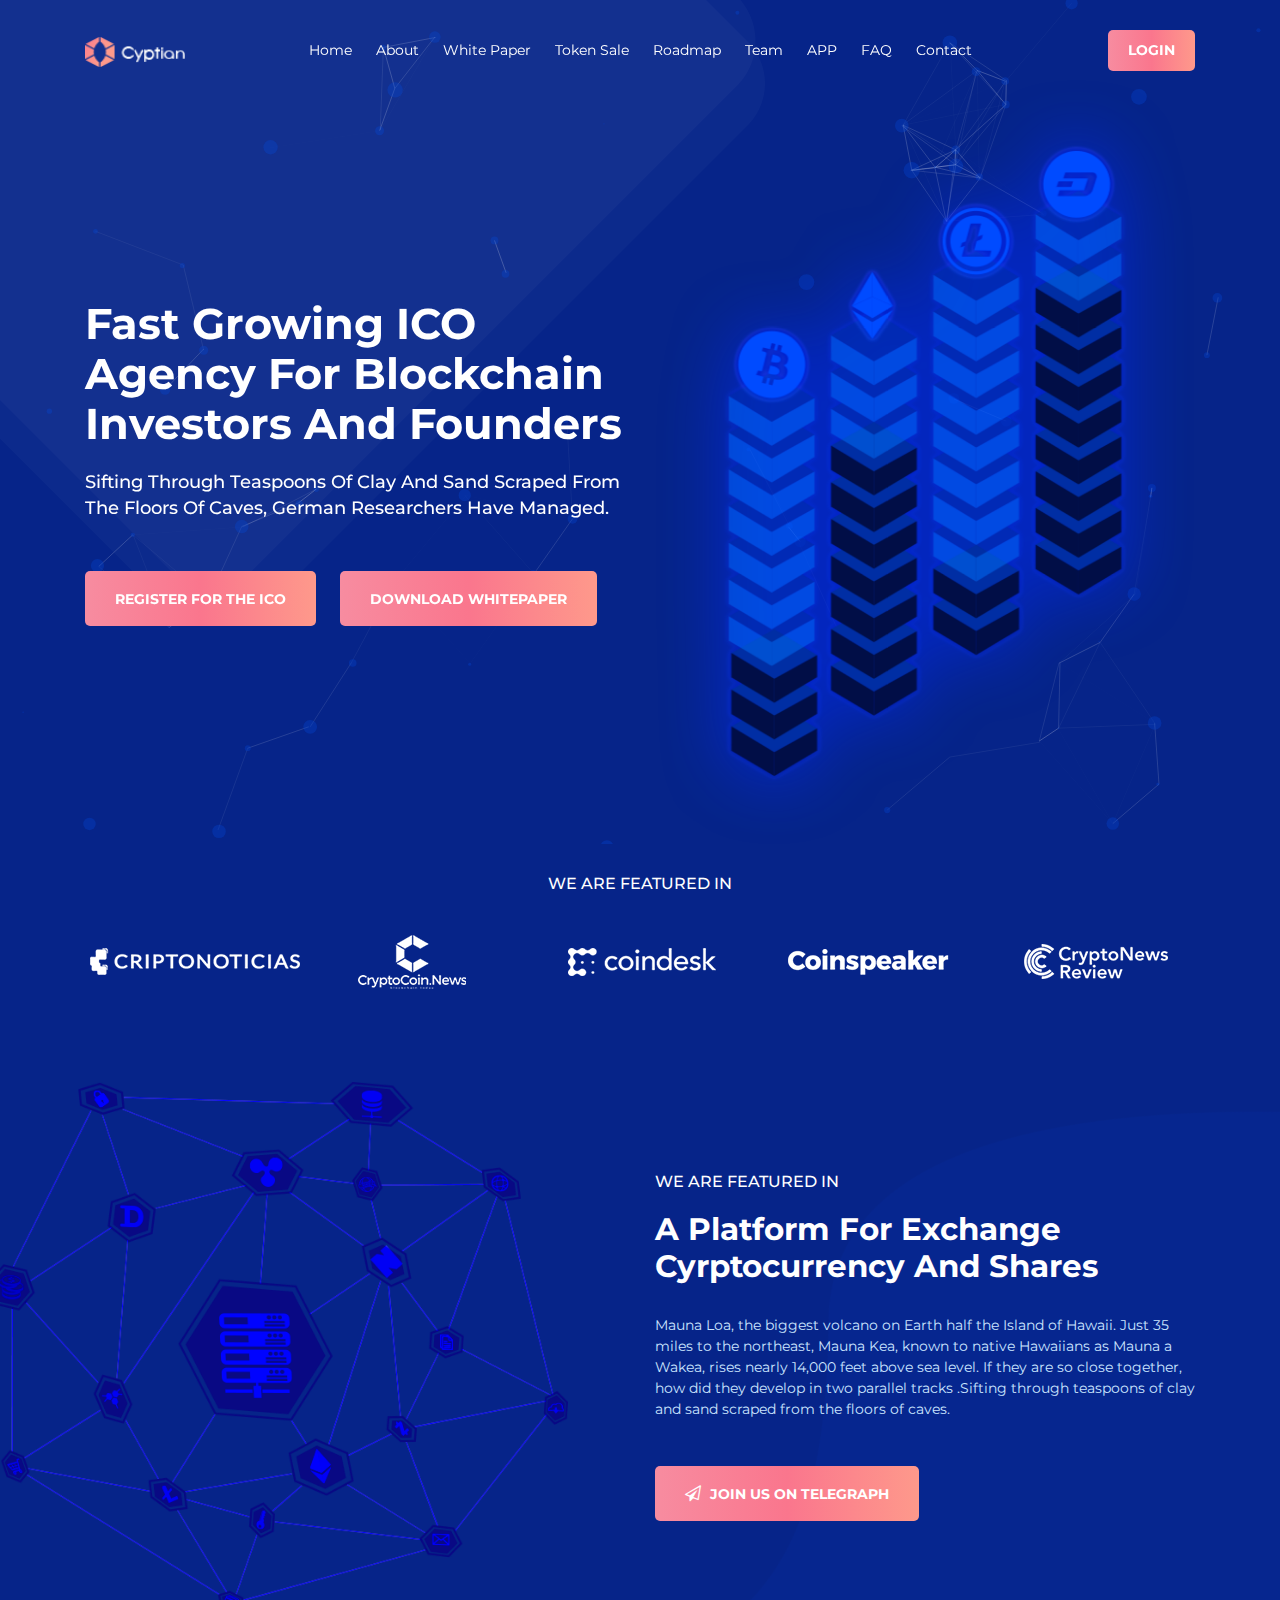
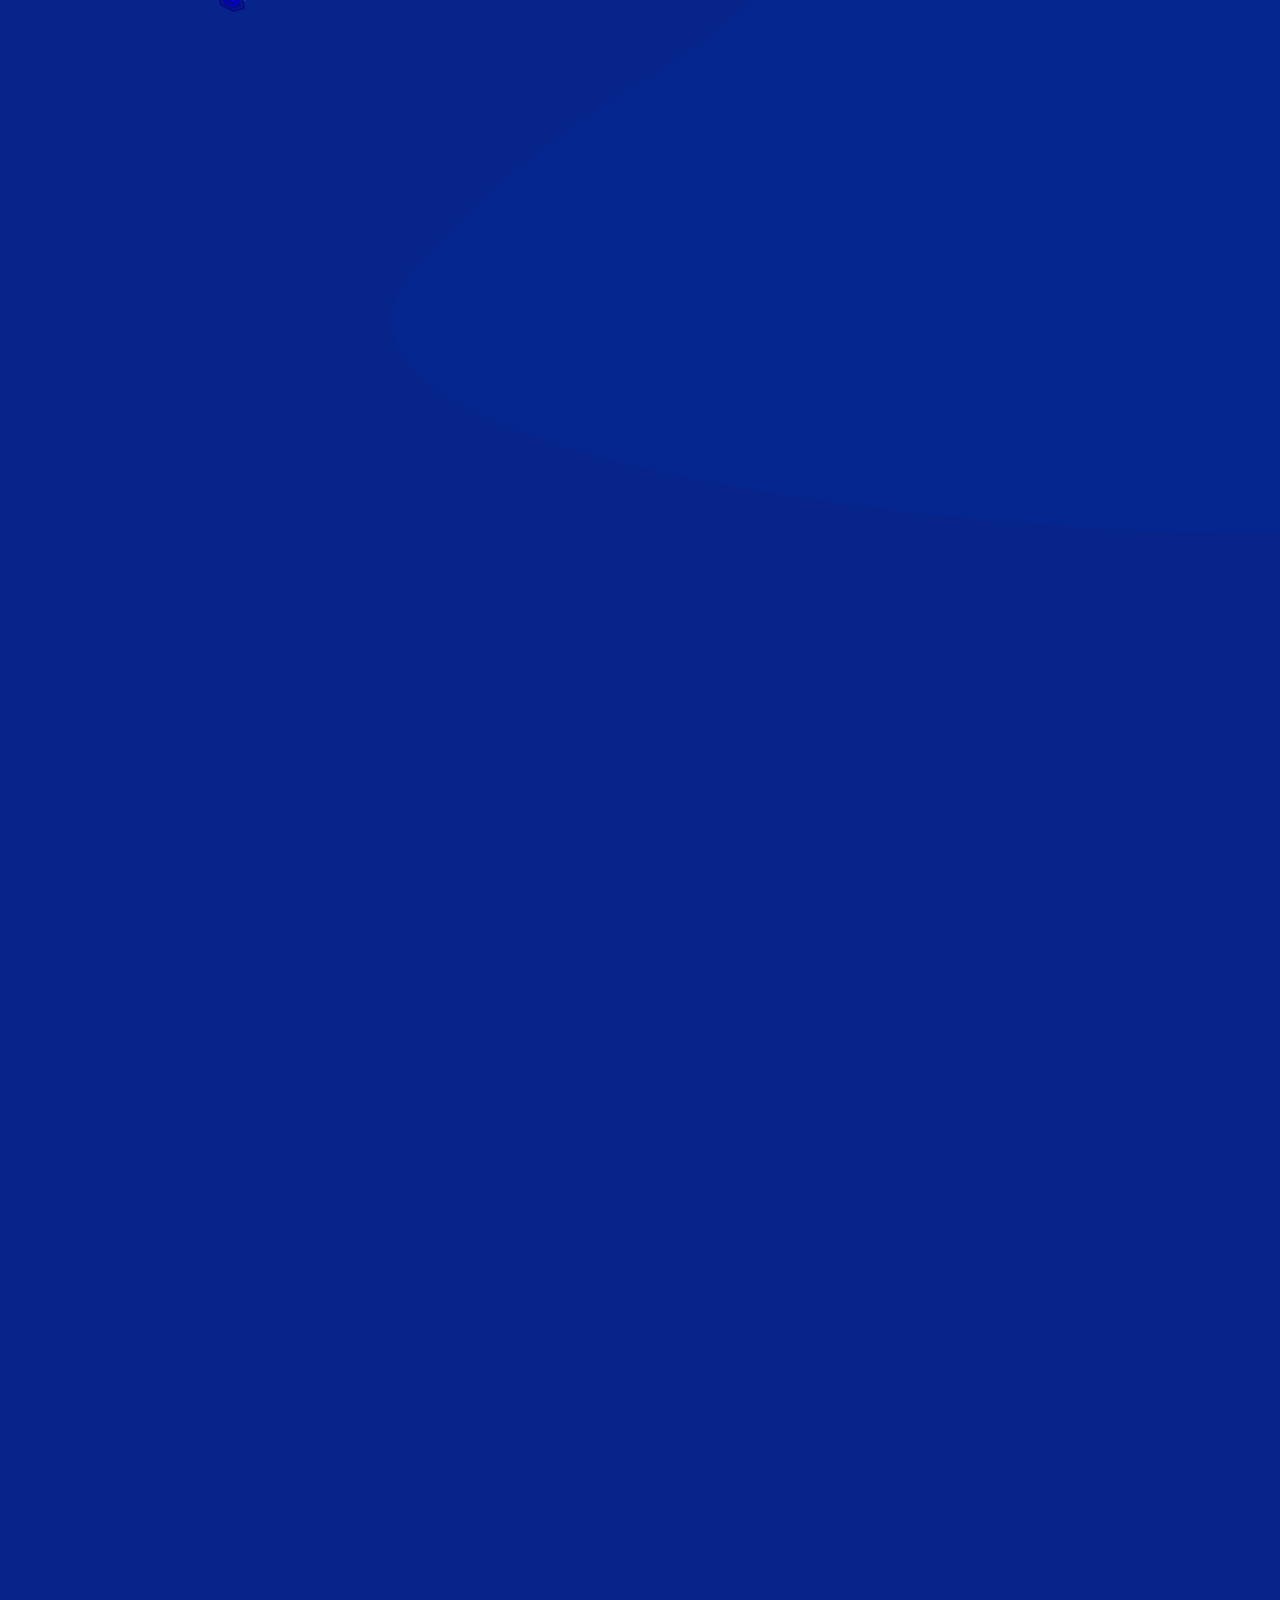
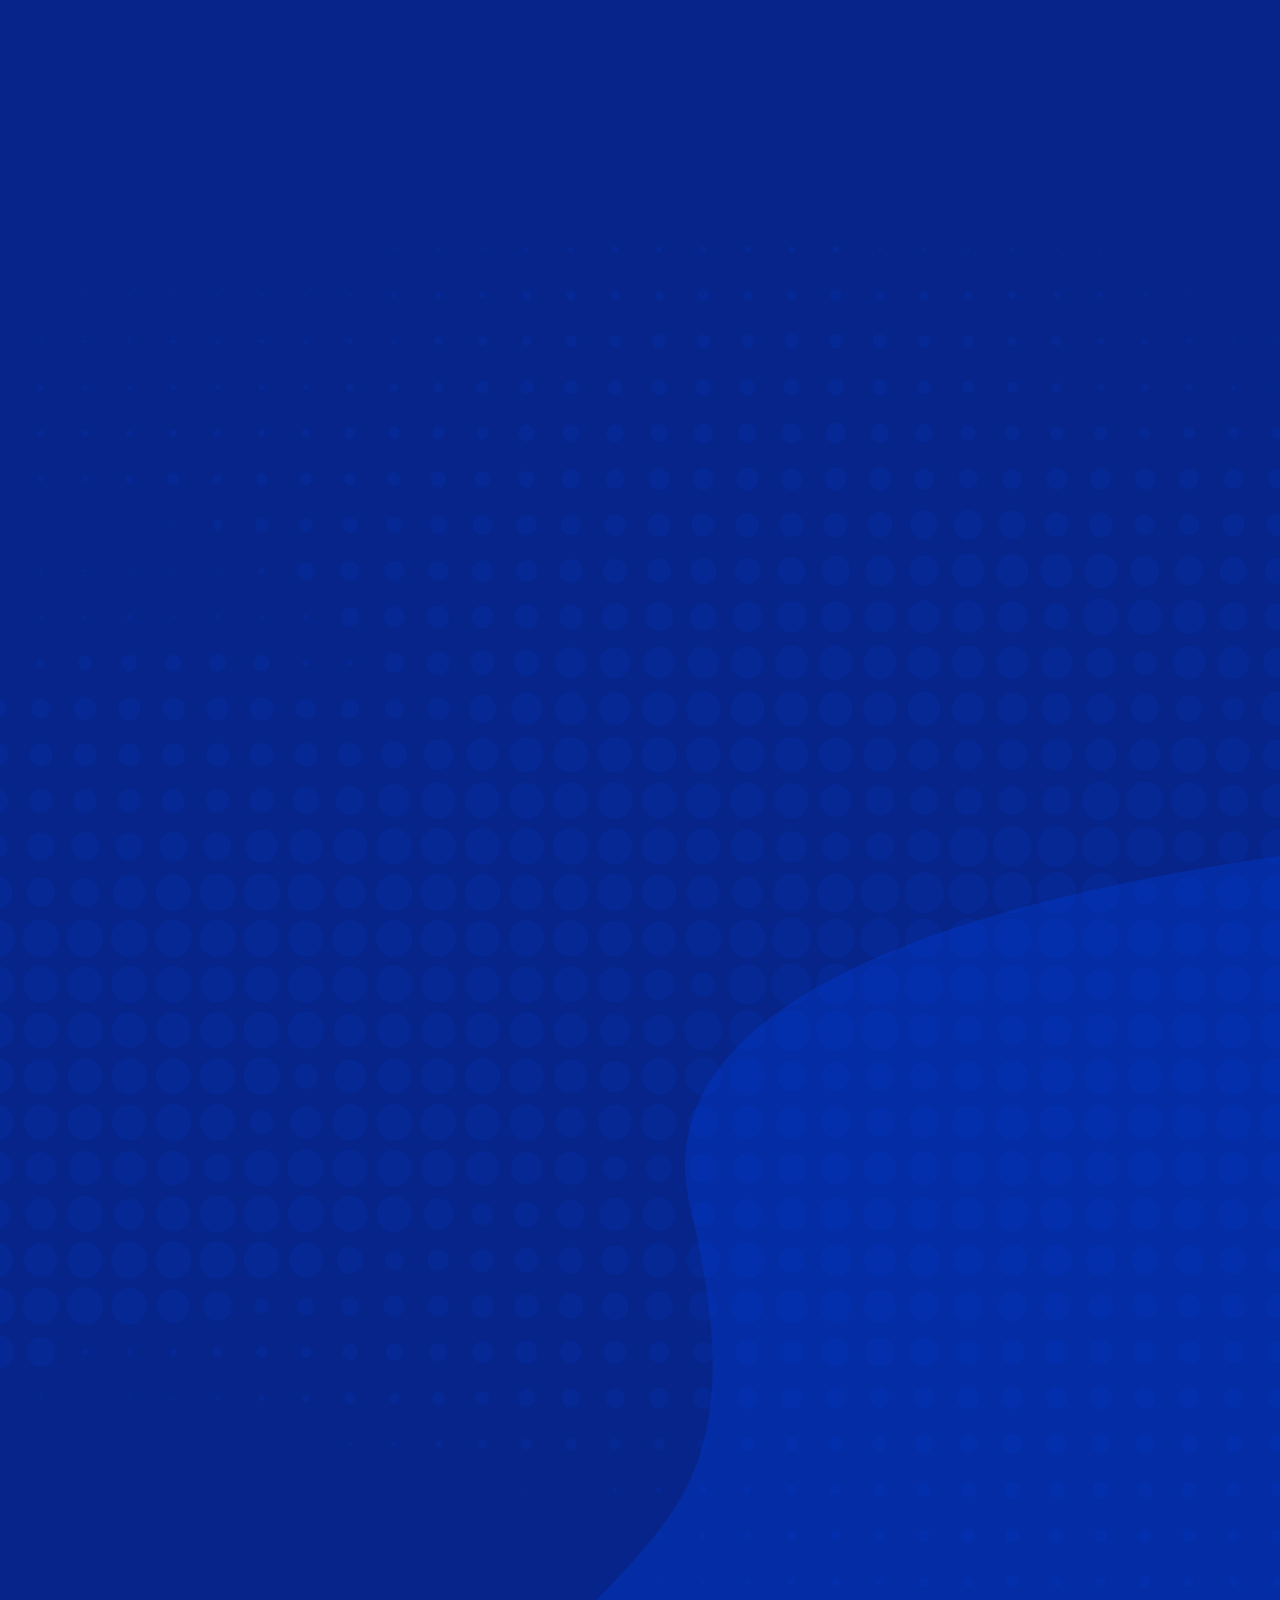
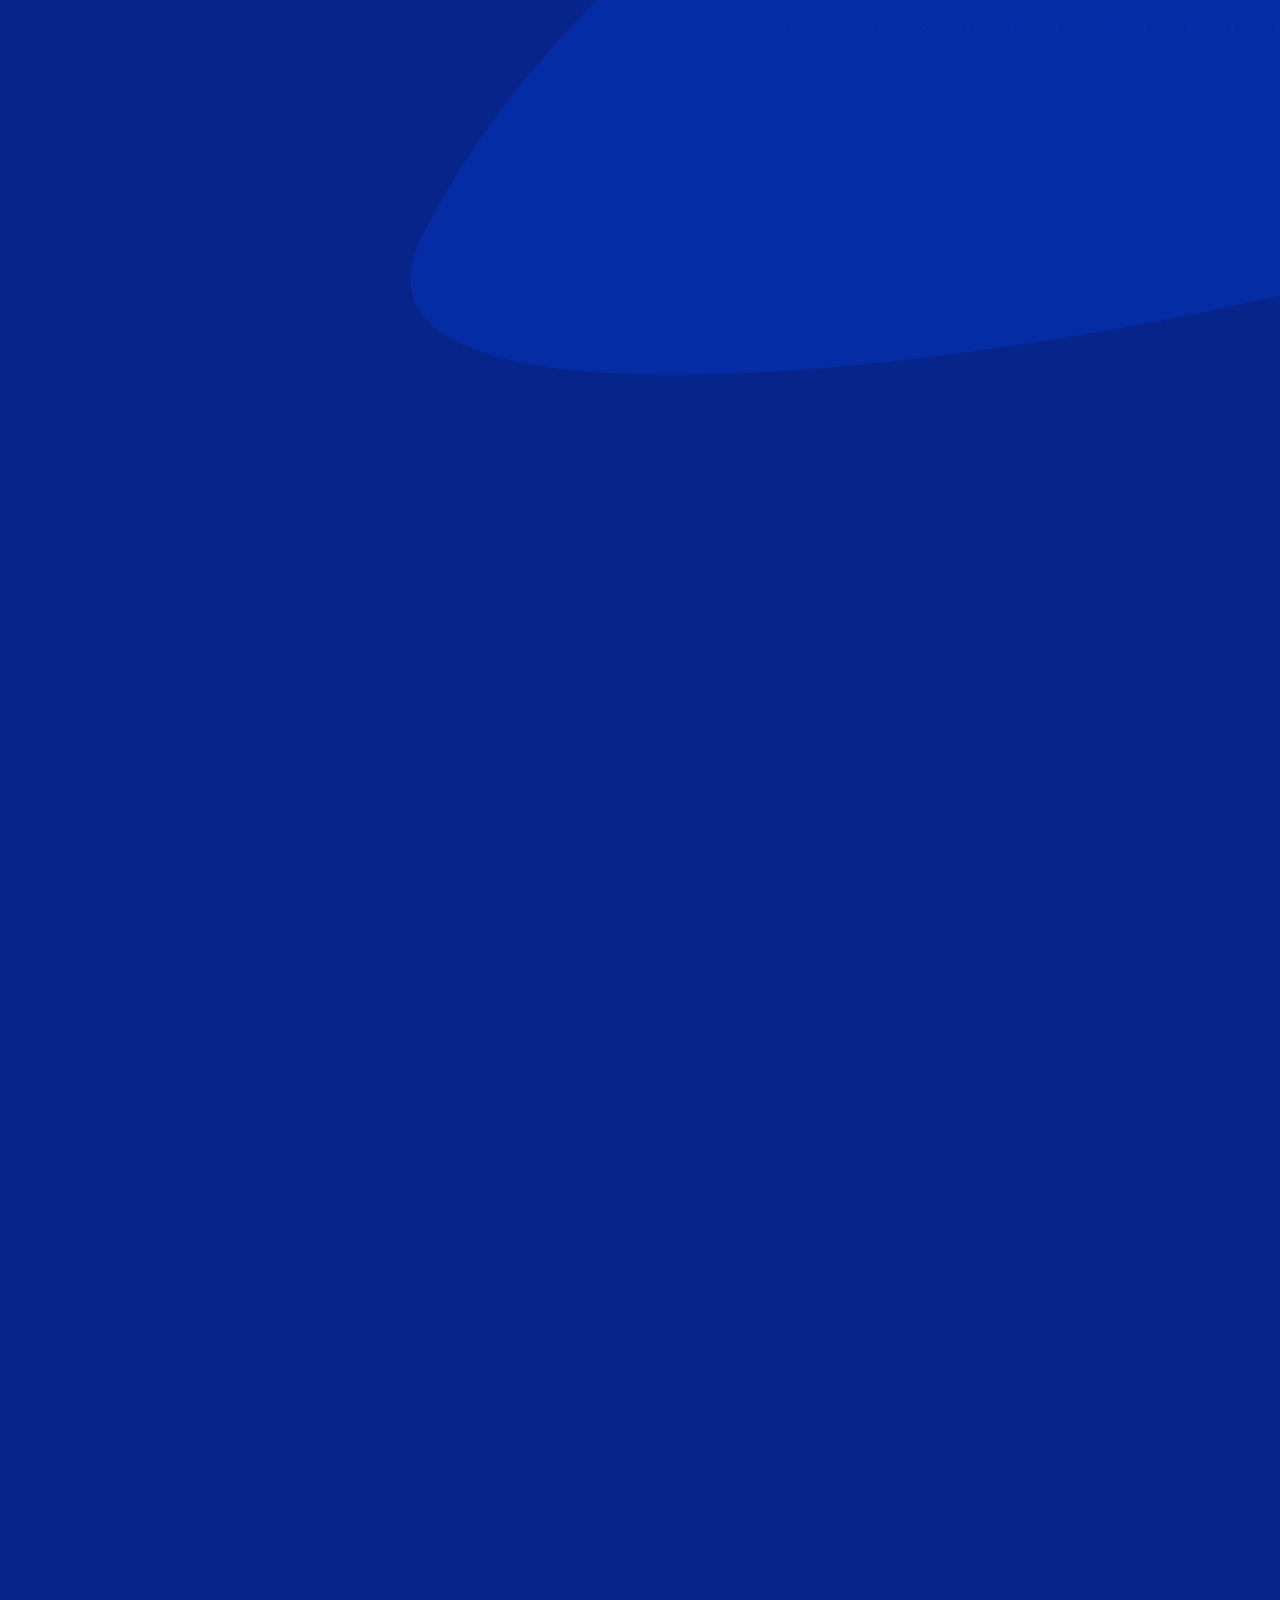
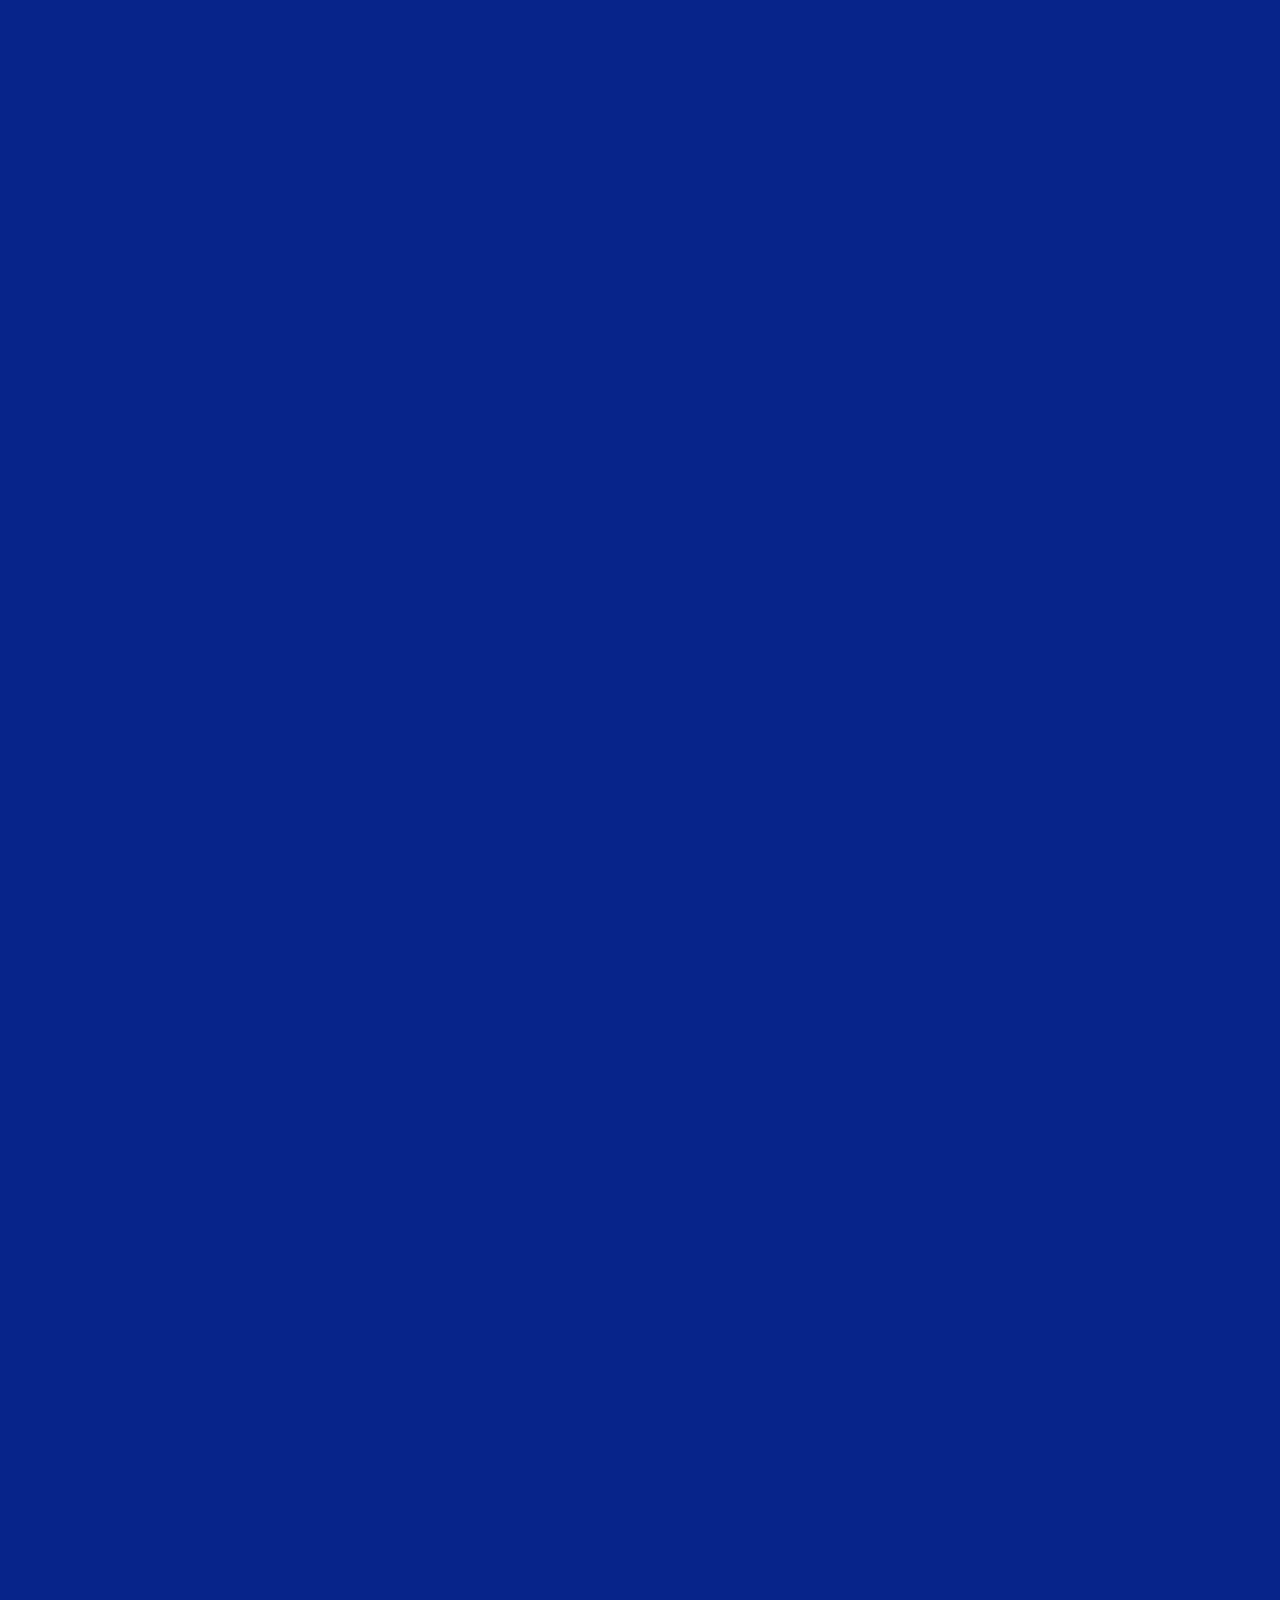
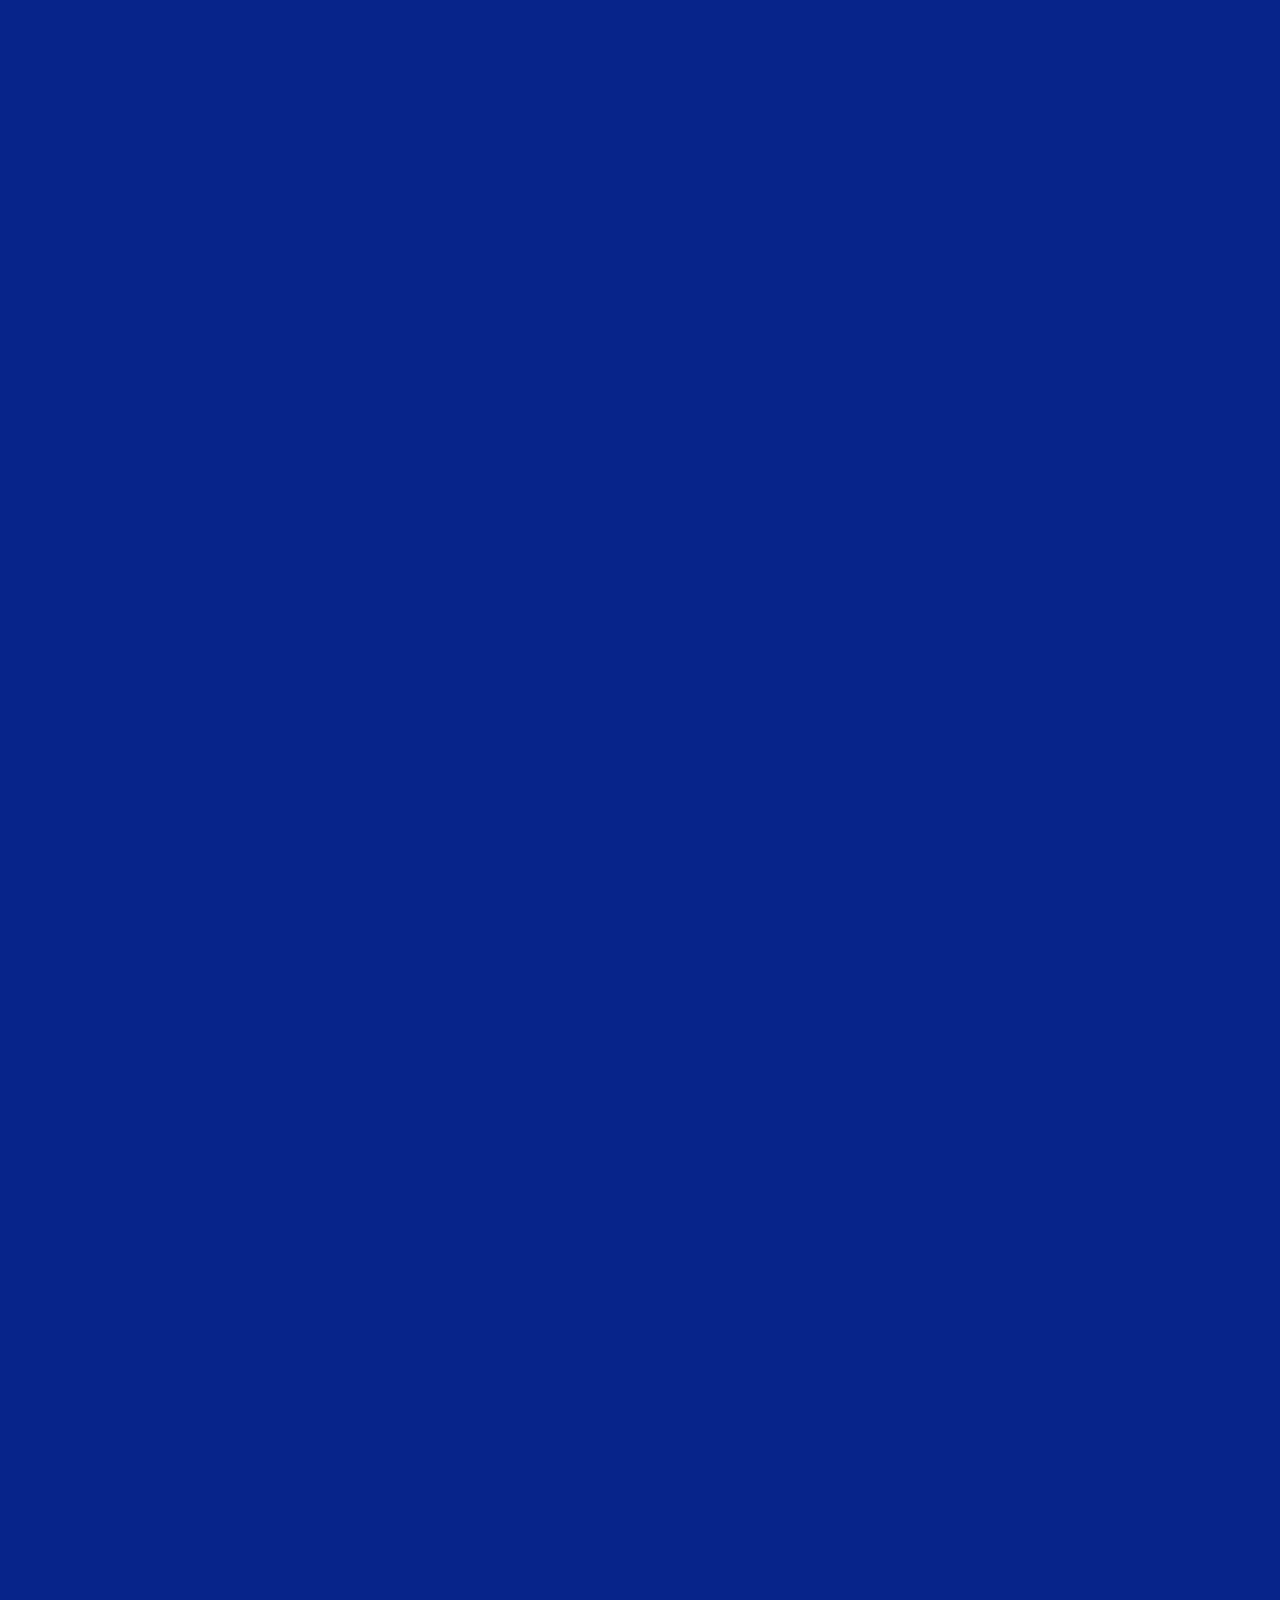
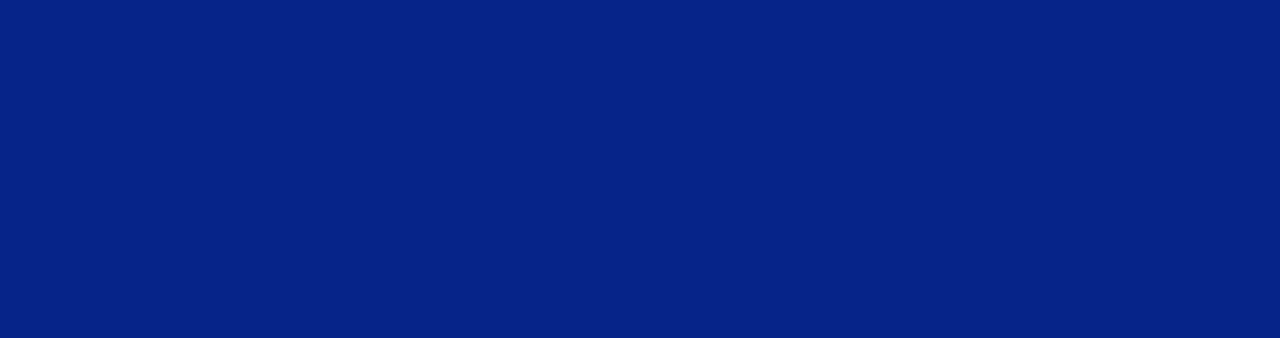
==== index.html @ cc23aacc "home" ====
<!doctype html>
<html lang="en">
  <head>
    <title>Cyptian</title>
    <!-- Required meta tags -->
    <meta charset="utf-8">
    <meta name="viewport" content="width=device-width, initial-scale=1, shrink-to-fit=no">

    <!-- carousel CSS -->
    <link rel="stylesheet" href="assets/css/owl.carousel.min.css">
    <!--header icon CSS -->
    <link rel="icon" href="assets/img/fabicon.png">
    <!-- animations CSS -->
    <link rel="stylesheet" href="assets/css/animate.min.css">
    <!-- font-awsome CSS -->
    <link rel="stylesheet" href="assets/css/font-awesome.min.css">
    <!-- Bootstrap CSS -->
    <link rel="stylesheet" href="assets/css/bootstrap.min.css">
    <!-- mobile menu CSS -->
    <link rel="stylesheet" href="assets/css/slicknav.min.css">
    <!--css animation-->
    <link rel="stylesheet" href="assets/css/animation.css">
    <!--css animation-->
    <link rel="stylesheet" href="assets/css/material-design-iconic-font.min.css">
    <!-- style CSS -->
    <link rel="stylesheet" href="style.css">
    <!-- responsive CSS -->
    <link rel="stylesheet" href="assets/css/responsive.css">
  </head>
  <body>
    <!--header area start-->
    <div class="header-area wow fadeInDown header-absolate" id="nav" data-0="position:fixed;" data-top-top="position:fixed;top:0;" data-edge-strategy="set">
        <div class="container">
            <div class="row">
                <div class="col-4 d-block d-lg-none">
                    <div class="mobile-menu"></div>
                </div>
                <div class="col-4 col-lg-2">
                    <div class="logo-area">
                        <a href="#"><img src="assets/img/logo-top.png" alt=""></a>
                    </div>
                </div>
                <div class="col-4 col-lg-8 d-none d-lg-block">
                    <div class="main-menu text-center">
                        <nav>
                            <ul id="slick-nav">
                                <li><a class="scroll" href="#home">home</a>
                                    <ul>
                                        <li><a href="index.html">Version 1</a></li>
                                        <li><a href="index2.html">Version 2</a></li>
                                        <li><a href="blog.html">blog</a></li>
                                        <li><a href="single-blog.html">single blog</a></li>
                                    </ul>
                                </li>
                                <li><a class="scroll" href="#about">About</a>
                                </li>
                                <li><a class="scroll" href="#Paper">White Paper</a></li>
                                <li><a class="scroll" href="#token">Token Sale</a></li>
                                <li><a class="scroll" href="#roadmap">Roadmap</a></li>
                                <li><a class="scroll" href="#team">Team</a></li>
                                <li><a class="scroll" href="#apps">APP</a></li>
                                <li><a class="scroll" href="#faq">FAQ</a></li>
                                <li><a class="scroll" href="#contact">Contact</a></li>
                            </ul>
                        </nav>
                    </div>
                </div>
                <div class="col-4 col-lg-2 text-right">
                    <a href="#" class="logibtn gradient-btn">login</a>
                </div>
                
            </div>
        </div>
    </div>
    <!--header area end-->

    <!--welcome area start-->
    <div class="welcome-area wow fadeInUp" id="home">
        <div id="particles-js"></div>
        <div class="container">
            <div class="row">
                <div class="col-12 col-md-6 align-self-center">
                    <div class="welcome-right">
                        <div class="welcome-text">
                             <h1>Fast Growing ICO 
                            Agency for Blockchain
                            Investors and Founders </h1>
                            <h4>Sifting through teaspoons of clay and sand scraped from the 
    floors of caves, German researchers have managed.</h4>
                        </div>
                        <div class="welcome-btn">
                            <a href="#" class="gradient-btn v2 mr-20">Register for the ICO</a>
                            <a href="#" class="gradient-btn v2">Download Whitepaper</a>
                        </div>
                    </div>
                </div>
                <div class="col-12 col-md-6">
                    <div class="welcome-img">
                        <img src="assets/img/welcome-img.png" alt="">
                    </div>
                </div>
            </div>
        </div>
    </div>
    <!--welcome area end-->

    <!--about area start-->
    <div class="about-area wow fadeInUp" id="about">
        <div class="space-30"></div>
        <div class="container">
            <div class="row">
                <div class="col-12 text-center">
                    <div class="heading">
                        <h5>We are featured in</h5>
                    </div>
                    <div class="space-30"></div>
                </div>
            </div>
            <div class="row">
                <div class="col-lg-12">
                    <div class="logo-carousel owl-carousel text-center">
                        <div class="single-logo-wrapper">
                            <div class="single-item">
                                <img src="assets/img/c-logo-1.png" alt="">
                            </div>
                        </div>
                        <div class="single-logo-wrapper">
                            <div class="single-item">
                                <img src="assets/img/c-logo-2.png" alt="">
                            </div>
                        </div>
                        <div class="single-logo-wrapper">
                            <div class="single-item">
                                <img src="assets/img/c-logo-3.png" alt="">
                            </div>
                        </div>
                        <div class="single-logo-wrapper">
                            <div class="single-item">
                                <img src="assets/img/c-logo-4.png" alt="">
                            </div>
                        </div>
                        <div class="single-logo-wrapper">
                            <div class="single-item">
                                <img src="assets/img/c-logo-5.png" alt="">
                            </div>
                        </div>
                        <div class="single-logo-wrapper">
                            <div class="single-item">
                                <img src="assets/img/c-logo-3.png" alt="">
                            </div>
                        </div>
                        <div class="single-logo-wrapper">
                            <div class="single-item">
                                <img src="assets/img/c-logo-2.png" alt="">
                            </div>
                        </div>
                        <div class="single-logo-wrapper">
                            <div class="single-item">
                                <img src="assets/img/c-logo-5.png" alt="">
                            </div>
                        </div>
                    </div>
                </div>
            </div>
            <div class="space-90"></div>
            <div class="row">
                <div class="col-12 col-md-6">
                    <div class="about-mid-img">
                        <img src="assets/img/about-left.png" alt="">
                    </div>
                </div>
                <div class="col-12 col-md-6 align-self-center">
                    <div class="heading">
                        <h5>We are featured in</h5>
                    </div>
                    <div class="about-mid-text">
                        <h1>A Platform for Exchange 
                        Cyrptocurrency and shares</h1>
                        <div class="space-10"></div>
                        <p>Mauna Loa, the biggest volcano on Earth  half the Island of Hawaii. Just 35 miles to the northeast, Mauna Kea, known to native Hawaiians as Mauna a Wakea, rises nearly 14,000 feet above sea level.  If they are so close together, how did they develop in two parallel tracks .Sifting through teaspoons of clay and sand scraped from the floors of caves.</p>
                    </div>
                    <div class="space-30"></div>
                    <a href="#" class="gradient-btn v2 about-btn"> <i class="fa fa-send-o"></i> join us on telegraph</a>
                </div>
            </div>
        </div>
        <div class="space-90"></div>
    </div>
    <!--about area end-->

    <!--single about area start-->
    <div class="single-about-area wow fadeInUp">
        <div class="container">
            <div class="row">
                <div class="col-lg-4">
                    <a href="#" class="single-about">
                        <div class="single-about-img">
                            <img src="assets/img/about-icon-1.png" alt="">
                        </div>
                        <div class="single-about-text">
                            <h4>Exciting Opportunity</h4>
                            <p>The recording starts with the patter of a summer squall. Later, a drifting tone like that of a not quite tuned in radio station rises and for a while drowns</p>
                        </div>
                    </a>
                </div>
                <div class="col-lg-4">
                    <a href="#" class="single-about">
                        <div class="single-about-img">
                            <img src="assets/img/about-icon-2.png" alt="">
                        </div>
                        <div class="single-about-text">
                            <h4>Vetted ICO Marketplace</h4>
                            <p>The recording starts with the patter of a summer squall. Later, a drifting tone like that of a not quite tuned in radio station rises and for a while drowns</p>
                        </div>
                    </a>
                </div>
                <div class="col-lg-4">
                    <a href="#" class="single-about">
                        <div class="single-about-img">
                            <img src="assets/img/about-icon-3.png" alt="">
                        </div>
                        <div class="single-about-text">
                            <h4>Diverse Profit Ways</h4>
                            <p>The recording starts with the patter of a summer squall. Later, a drifting tone like that of a not quite tuned in radio station rises and for a while drowns</p>
                        </div>
                    </a>
                </div>
            </div>
        </div>
        <div class="space-90"></div>
    </div>
    <!--single about area end-->

    <!--ico area start-->
    <div class="section-padding wow fadeInUp ico-area">
        <div class="container">
            <div class="row">
                <div class="col-12 text-center">
                    <div class="ico-heading">
                        <h1><a href= "#">ICO</a> Live Now</h1>
                    </div>
                </div>
            </div>
            <div class="space-60"></div>
            <div class="row">
                <div class="col-6 col-lg-3">
                    <div class="single-ico">
                        <h5>Token Sold: 126,419,796</h5>
                        <h5>1 ETH = 235 ICoin</h5>
                        <a href="#">10 % Bonus</a>
                    </div>
                </div>
                <div class="col-6 col-lg-3">
                    <div class="single-ico">
                        <h5><a href="#">ETH</a>collected 90252</h5>
                        <h5><a href="#">BTC</a> collected 90152</h5>
                        <h5><a href="#">LTH</a>collected 5052</h5>
                    </div>
                </div>
                <div class="col-12 col-lg-6">
                    <div class="single-ico">
                        <h5>Sale Ends in :</h5>
                       <div class="row">
                           <div class="col">
                               <span id="days"></span>
                               <h5>days</h5>
                           </div>
                           <div class="col">
                               <span id="hours"></span>
                               <h5>hours</h5>
                           </div>
                           <div class="col">
                               <span id="minutes"></span>
                                <h5>minutes</h5>
                           </div>
                           <div class="col">
                               <span id="seconds"></span>
                               <h5>seconds</h5>
                           </div>
                       </div>
                    </div>
                </div>
            </div>
            <div class="row">
                <div class="col-12">
                    <div class="custom-progressBar">
                        <div class="progress">
                            <div class="progress-bar progress-bar-success" role="progressbar" aria-valuenow="80"
                            aria-valuemin="0" aria-valuemax="100" style="width:80%">
                                <div class="progress-details">
                                    <p>$ 38 M</p>
                                    <div class="progress-d-top"></div>
                                </div>
                            </div>
                        </div>
                    </div>
                    <div class="row">
                        <div class="col-6">
                            <div class="single-cup">
                                <p>Soft Cap</p>
                            </div>
                        </div>
                        <div class="col-6 text-right">
                            <div class="single-cup right">
                                <p>max Cap</p>
                            </div>
                        </div>
                    </div>
                </div>
                <div class="col-12 text-center">
                    <a href="#" class="gradient-btn v2">Buy Tokens</a>
                </div>
            </div>
        </div>
    </div>
    <!--ico area end-->

    <!--Documentation area start-->
    <div class="section-padding documentation-area wow fadeInUp" id="Paper">
        <div class="container">
            <div class="row">
                <div class="col-12 text-center">
                    <div class="heading">
                        <h5>Whitepaper</h5>
                        <div class="space-10"></div>
                        <h1>Download Documentation</h1>
                    </div>
                    <div class="space-60"></div>
                </div>
            </div>
            <div class="row text-center">
                <div class="col-6 col-lg">
                    <div class="single-document">
                        <div class="document-flag">
                            <img src="assets/img/flag-1.png" alt="">
                        </div>
                        <button class="single-document-text">
                            <span>English</span>
                        </button>
                    </div>
                </div>
                <div class="col-6 col-lg">
                    <div class="single-document">
                        <div class="document-flag">
                            <img src="assets/img/flag-2.png" alt="">
                        </div>
                        <button class="single-document-text">
                            <span>Spanish</span>
                        </button>
                    </div>
                </div>
                <div class="col-6 col-lg">
                    <div class="single-document">
                        <div class="document-flag">
                            <img src="assets/img/flag-3.png" alt="">
                        </div>
                        <button class="single-document-text">
                            <span>Russian</span>
                        </button>
                    </div>
                </div>
                <div class="col-6 col-lg">
                    <div class="single-document">
                        <div class="document-flag">
                            <img src="assets/img/flag-4.png" alt="">
                        </div>
                        <button class="single-document-text">
                            <span>Arabic</span>
                        </button>
                    </div>
                </div>
                <div class="col-6 col-lg">
                    <div class="single-document">
                        <div class="document-flag">
                            <img src="assets/img/flag-5.png" alt="">
                        </div>
                        <button class="single-document-text">
                            <span>Portuguese</span>
                        </button>
                    </div>
                </div>
            </div>
        </div>
    </div>
    <!--Documentation area end-->
    
    <!--distibution-bg start-->
    <div class="distibution-bg">
        <!---distibution area start-->
        <div class="distibution wow fadeInUp" id="token">
            <div class="container">
                <div class="row">
                    <div class="col-12 text-center">
                    <div class="heading">
                        <h5>Token Distribution</h5>
                        <div class="space-10"></div>
                        <h1>initial distibution</h1>
                    </div>
                    <div class="space-60"></div>
                </div>
                </div>
                <div class="row">
                    
                    <div class="col-6 text-right">
                        <div class="distibution-svg distibution-svg-1">
                            <img src="assets/img/token-top.png" alt="">
                        </div>
                    </div>
                    <div class="col-6">
                        <div class="distibution-d item-1">
                            <ul>
                                <li class="distibution-list-1"><span>15% </span>Build Up Team</li>
                                <li class="distibution-list-2"><span>50% </span>ICO Investors</li>
                                <li class="distibution-list-3"><span>25% </span>Branding & Marketing</li>
                                <li class="distibution-list-4"><span>10% </span>Bounty </li>
                            </ul>
                        </div>
                    </div>
                </div>
                <div class="space-90"></div>
                <div class="row">
                    <div class="col-12 text-center">
                    <div class="heading">
                        <h5>Sale breakdown</h5>
                        <div class="space-10"></div>
                        <h1>Token Sales Contribution</h1>
                    </div>
                    <div class="space-90"></div>
                </div>
                </div>
                <div class="row">
                    <div class="col-2 text-right">
                        <div class="distibution-d distibution-d-2">
                            <ul>
                                <li class="distibution-list-5"><span>40% </span>HR & Development</li>
                                <li class="distibution-list-6"><span>30% </span>Branding & Markting</li>
                                <li class="distibution-list-7"><span>20% </span>Posiblle Buyout</li>
                                <li class="distibution-list-8"><span>10% </span>Legal Advisory </li>
                            </ul>
                        </div>
                    </div>
                    <div class="col-10">
                        <div class="distibution-svg distibution-svg-2">
                            <img src="assets/img/token-bottom.png" alt="">
                        </div>
                    </div>
                </div>
            </div>
            <div class="space-90"></div>
        </div>
        <!---distibution area end-->
    </div>
    <!--distibution-bg end-->

    <!--roadmap area start-->
    <div class="roadmap-area section-padding wow fadeInUp" id="roadmap">
        <div class="container">
            <div class="row">
                <div class="col-12 text-center">
                    <div class="heading">
                        <h5>history Timeline</h5>
                        <div class="space-10"></div>
                        <h1>Development Roadmap</h1>
                    </div>
                    <div class="space-60 d-none d-sm-block"></div>
                </div>
            </div>
            
        </div>
        <div class="container">
            <div class="roadmap-carousel owl-carousel">
                <div class="roadmap-item">
                    <div class="single-roadmap text-center road-left">
                        <div class="single-roadmap-img">
                            <img src="assets/img/roadmap-1.png" alt="">
                        </div>
                        <div class="space-30"></div>
                        <div class="roadmap-text">
                            <p>01.03.2017</p>
                            <div class="space-10"></div>
                            <h5>Concept and whitepaper</h5>
                            <p>The recording starts with the patter of a summer squall. Later, a drifting tone like that of a in token.</p>
                        </div>
                    </div>
                </div>
                <div class="roadmap-item align-self-center">
                    <div class="single-roadmap road-right">
                        <div class="row">
                            <div class="col-5 align-self-center">
                                <div class="single-roadmap-img">
                                    <img src="assets/img/roadmap-2.png" alt="">
                                </div>
                            </div>
                            <div class="col-7">
                                <div class="roadmap-text">
                                    <p>21.06 .2017</p>
                                    <h5>Recruitment of Our team</h5>
                                    <p>The recording starts with the patter of a summer squall. Later, a drifting tone like that of a in token.</p>
                                </div>
                            </div>
                        </div>
                    </div>
                </div>
                <div class="roadmap-item">
                    <div class="single-roadmap text-center road-left">
                        <div class="single-roadmap-img">
                            <img src="assets/img/roadmap-4.png" alt="">
                        </div>
                        <div class="space-30"></div>
                        <div class="roadmap-text">
                            <p>31.08.2017</p>
                            <div class="space-10"></div>
                            <h5>Core Development</h5>
                            <p>The recording starts with the patter of a summer squall. Later, a drifting tone like that of a in token.</p>
                        </div>
                    </div>
                </div>
                <div class="roadmap-item align-self-center">
                    <div class="single-roadmap road-right">
                        <div class="row">
                            <div class="col-5 align-self-center">
                                <div class="single-roadmap-img">
                                    <img src="assets/img/roadmap-5.png" alt="">
                                </div>
                        
                            </div>
                            <div class="col-7">
                                <div class="roadmap-text">
                                    <p>31.11.2017</p>
                                    <h5>Main Development</h5>
                                    <p>The recording starts with the patter of a summer squall. Later, a drifting tone like that of a in token.</p>
                                </div>
                            </div>
                        </div>
                    </div>
                </div>
                <div class="roadmap-item">
                    <div class="single-roadmap text-center road-left">
                        <div class="single-roadmap-img">
                            <img src="assets/img/roadmap-4.png" alt="">
                        </div>
                        <div class="space-30"></div>
                        <div class="roadmap-text">
                            <p>31.08.2017</p>
                            <div class="space-10"></div>
                            <h5>Core Development</h5>
                            <p>The recording starts with the patter of a summer squall. Later, a drifting tone like that of a in token.</p>
                        </div>
                    </div>
                </div>
                <div class="roadmap-item align-self-center">
                    <div class="single-roadmap road-right">
                        <div class="row">
                            <div class="col-5 align-self-center">
                                <div class="single-roadmap-img">
                                    <img src="assets/img/roadmap-5.png" alt="">
                                </div>
                        
                            </div>
                            <div class="col-7">
                                <div class="roadmap-text">
                                    <p>31.11.2017</p>
                                    <h5>Main Development</h5>
                                    <p>The recording starts with the patter of a summer squall. Later, a drifting tone like that of a in token.</p>
                                </div>
                            </div>
                        </div>
                    </div>
                </div>
            </div>
        </div>
    </div>
    <!--roadmap area end-->

    <!--team-bg-->
    <div class="team-bg">
        <!--team area start-->
        <div class="team-area wow fadeInUp section-padding" id="team">
            <div class="container">
                <div class="row">
                    <div class="col-12 text-center">
                        <div class="heading">
                            <h5>core team</h5>
                            <div class="space-10"></div>
                            <h1>Our Superman</h1>
                        </div>
                        <div class="space-60"></div>
                    </div>
                </div>
                <div class="row text-center">
                    <div class="col-12 col-md-6 col-lg-3">
                        <div class="single-team">
                            <div class="single-team-img">
                                <img src="assets/img/superman-1.jpg" alt="">
                            </div>
                            <div class="space-30"></div>
                            <div class="single-team-content">
                                <h3>William Delisle</h3>
                                <div class="space-10"></div>
                                <h6>FOUNDER & CEO</h6>
                            </div>
                            <div class="space-10"></div>
                            <div class="single-team-social">
                                <ul>
                                    <li><a class="ico-1" href="#"><i class="fa fa-linkedin"></i></a></li>
                                    <li><a class="ico-2" href="#"><i class="fa fa-dribbble"></i></a></li>
                                    <li><a class="ico-3" href="#"><i class="fa fa-twitter "></i></a></li>
                                </ul>
                            </div>
                        </div>
                    </div>
                    <div class="col-12 col-md-6 col-lg-3">
                        <div class="single-team">
                            <div class="single-team-img">
                                <img src="assets/img/superman-2.jpg" alt="">
                            </div>
                            <div class="space-30"></div>
                            <div class="single-team-content">
                                <h3>Julius Book</h3>
                                <div class="space-10"></div>
                                <h6>SOFTWARE ENGINEER</h6>
                            </div>
                            <div class="space-10"></div>
                            <div class="single-team-social">
                                <ul>
                                    <li><a class="ico-1" href="#"><i class="fa fa-linkedin"></i></a></li>
                                    <li><a class="ico-2" href="#"><i class="fa fa-dribbble"></i></a></li>
                                    <li><a class="ico-3" href="#"><i class="fa fa-twitter "></i></a></li>
                                </ul>
                            </div>
                        </div>
                    </div>
                    <div class="col-12 col-md-6 col-lg-3">
                        <div class="single-team">
                            <div class="single-team-img">
                                <img src="assets/img/superman-6.jpg" alt="">
                            </div>
                            <div class="space-30"></div>
                            <div class="single-team-content">
                                <h3>Jessica Blair</h3>
                                <div class="space-10"></div>
                                <h6>MARKETING ANALYST</h6>
                            </div>
                            <div class="space-10"></div>
                            <div class="single-team-social">
                                <ul>
                                    <li><a class="ico-1" href="#"><i class="fa fa-linkedin"></i></a></li>
                                    <li><a class="ico-2" href="#"><i class="fa fa-dribbble"></i></a></li>
                                    <li><a class="ico-3" href="#"><i class="fa fa-twitter "></i></a></li>
                                </ul>
                            </div>
                        </div>
                    </div>
                    <div class="col-12 col-md-6 col-lg-3">
                        <div class="single-team">
                            <div class="single-team-img">
                                <img src="assets/img/superman-7.jpg" alt="">
                            </div>
                            <div class="space-30"></div>
                            <div class="single-team-content">
                                <h3>Nancy Burns</h3>
                                <div class="space-10"></div>
                                <h6>Head of Design</h6>
                            </div>
                            <div class="space-10"></div>
                            <div class="single-team-social">
                                <ul>
                                    <li><a class="ico-1" href="#"><i class="fa fa-linkedin"></i></a></li>
                                    <li><a class="ico-2" href="#"><i class="fa fa-dribbble"></i></a></li>
                                    <li><a class="ico-3" href="#"><i class="fa fa-twitter "></i></a></li>
                                </ul>
                            </div>
                        </div>
                    </div>
                </div>
            </div>
        </div>
        <div class="team-area team wow fadeInDown">
            <div class="container">
                <div class="row">
                    <div class="col-12 text-center">
                        <div class="heading">
                            <h5>Advisory  team</h5>
                            <div class="space-10"></div>
                            <h1>Advisory Board</h1>
                        </div>
                        <div class="space-60"></div>
                    </div>
                </div>
                <div class="row text-center">
                    <div class="col-12 col-md-6 col-lg-3">
                        <div class="single-team">
                            <div class="single-team-img">
                                <img src="assets/img/superman-4.jpg" alt="">
                            </div>
                            <div class="space-30"></div>
                            <div class="single-team-content">
                                <h3>Tricia Morgan</h3>
                                <div class="space-10"></div>
                                <h6>ADVISOR</h6>
                            </div>
                            <div class="space-10"></div>
                            <div class="single-team-social">
                                <ul>
                                    <li><a class="ico-1" href="#"><i class="fa fa-linkedin"></i></a></li>
                                    <li><a class="ico-2" href="#"><i class="fa fa-dribbble"></i></a></li>
                                    <li><a class="ico-3" href="#"><i class="fa fa-twitter "></i></a></li>
                                </ul>
                            </div>
                        </div>
                    </div>
                    <div class="col-12 col-md-6 col-lg-3">
                        <div class="single-team">
                            <div class="single-team-img">
                                <img src="assets/img/superman-5.jpg" alt="">
                            </div>
                            <div class="space-30"></div>
                            <div class="single-team-content">
                                <h3>Kent Ransom</h3>
                                <div class="space-10"></div>
                                <h6>ADVISOR</h6>
                            </div>
                            <div class="space-10"></div>
                            <div class="single-team-social">
                                <ul>
                                    <li><a class="ico-1" href="#"><i class="fa fa-linkedin"></i></a></li>
                                    <li><a class="ico-2" href="#"><i class="fa fa-dribbble"></i></a></li>
                                    <li><a class="ico-3" href="#"><i class="fa fa-twitter "></i></a></li>
                                </ul>
                            </div>
                        </div>
                    </div>
                    <div class="col-12 col-md-6 col-lg-3">
                        <div class="single-team">
                            <div class="single-team-img">
                                <img src="assets/img/superman-6.jpg" alt="">
                            </div>
                            <div class="space-30"></div>
                            <div class="single-team-content">
                                <h3>Edward Schultz</h3>
                                <div class="space-10"></div>
                                <h6>ADVISOR</h6>
                            </div>
                            <div class="space-10"></div>
                            <div class="single-team-social">
                                <ul>
                                    <li><a class="ico-1" href="#"><i class="fa fa-linkedin"></i></a></li>
                                    <li><a class="ico-2" href="#"><i class="fa fa-dribbble"></i></a></li>
                                    <li><a class="ico-3" href="#"><i class="fa fa-twitter "></i></a></li>
                                </ul>
                            </div>
                        </div>
                    </div>
                    <div class="col-12 col-md-6 col-lg-3">
                        <div class="single-team">
                            <div class="single-team-img">
                                <img src="assets/img/superman-7.jpg" alt="">
                            </div>
                            <div class="space-30"></div>
                            <div class="single-team-content">
                                <h3>Betty Cyr</h3>
                                <div class="space-10"></div>
                                <h6>ADVISOR</h6>
                            </div>
                            <div class="space-10"></div>
                            <div class="single-team-social">
                                <ul>
                                    <li><a class="ico-1" href="#"><i class="fa fa-linkedin"></i></a></li>
                                    <li><a class="ico-2" href="#"><i class="fa fa-dribbble"></i></a></li>
                                    <li><a class="ico-3" href="#"><i class="fa fa-twitter "></i></a></li>
                                </ul>
                            </div>
                        </div>
                    </div>
                </div>
            </div>
            <div class="space-30"></div>
        </div>
        <!--team area end-->

        <!--apps area start-->
        <div class="apps-area wow fadeInUp section-padding" id="apps">
            <div class="container">
                <div class="row">
                    <div class="col-12 col-lg-5 offset-1 align-self-center">
                        <div class="heading">
                            <h5>MOBILE APP</h5>
                            <div class="space-10"></div>
                            <h1>Track from Anywhere</h1>
                            <div class="space-20"></div>
                            <p>Swimming hundreds of feet beneath the ocean’s surface in many parts of the world are prolific architects called giant larvaceans. These zooplankton are not particularly giant themselves  but every day, they construct one or more spacious houses that can exceed . </p>
                            <p>The recording starts with the patter of a summer squall. Later, a drifting tone like that of a not-quite-tuned-in radio station rises and for a while drowns out the patter.</p>
                        </div>
                        <div class="space-30"></div>
                        <a href="#" class="gradient-btn apps-btn"> <i class="zmdi zmdi-google-play"></i>Google Playstore</a>

                        <a href="#" class="gradient-btn apps-btn apps-btn-2"> <i class="zmdi zmdi-apple"></i>Apple Appstore</a>
                    </div>
                    <div class="col-12 col-lg-5 offset-1">
                        <div class="apps-img">
                            <img src="assets/img/Mobile.png" alt="">
                        </div>
                    </div>
                </div>
            </div>
        </div>
        <!--apps area end-->

        <!--faq area start-->
        <div class="faq-area wow fadeInUp" id="faq">
            <div class="container">
                <div class="row">
                    <div class="col-12 text-center">
                    <div class="heading">
                        <h5>faq</h5>
                        <div class="space-10"></div>
                        <h1>Frequently Asked Questions </h1>
                    </div>
                    <div class="space-60"></div>
                </div>
                </div>
                <div class="row">
                    <div class="col-12 text-center">
                        <div class="faq-list">
                            <ul class="nav nav-pills" id="pills-tab">
                                <li><a class="active" data-toggle="pill" href="#one">General Questions</a></li>
                                <li><a data-toggle="pill" href="#two">ico</a></li>
                                <li><a data-toggle="pill" href="#three">token</a></li>
                                <li><a data-toggle="pill" href="#four">Cryptocurrency</a></li>
                            </ul>
                        </div>
                    </div>
                </div>
                <div class="space-50"></div>
            </div>
                <div class="tab-content" id="pills-tabContent">
                    <div class="tab-pane fade show active" id="one">
                        <div class="container-fluid">
                            <div class="faq-carousel owl-carousel">
                                <div class="single-faq">
                                    <h4>Why I should invest in ICO ?</h4>
                                    <div class="space-20"></div>
                                    <p>Swimming hundreds of feet beneath the ocean’s surface in many parts of the world are prolific architects called giant larvaceans. These zooplankton are not particularly giant themselves (they resemble tadpoles and are about the size of a pinkie finger), but every day.</p>
                                    <div class="space-20"></div>
                                    <a href="#" class="readmore-btn"><i class="fa fa-angle-right"></i>readmore</a>
                                </div>
                                <div class="single-faq">
                                    <h4>The Risks of Investing in ICO ?</h4>
                                    <div class="space-20"></div>
                                    <p>Swimming hundreds of feet beneath the ocean’s surface in many parts of the world are prolific architects called giant larvaceans. These zooplankton are not particularly giant themselves (they resemble tadpoles and are about the size of a pinkie finger), but every day.</p>
                                    <div class="space-20"></div>
                                    <a href="#" class="readmore-btn"><i class="fa fa-angle-right"></i>readmore</a>
                                </div>
                                <div class="single-faq">
                                    <h4>How to Trade Cryptocurrencies ?</h4>
                                    <div class="space-20"></div>
                                    <p>Swimming hundreds of feet beneath the ocean’s surface in many parts of the world are prolific architects called giant larvaceans. These zooplankton are not particularly giant themselves (they resemble tadpoles and are about the size of a pinkie finger), but every day</p>
                                    <div class="space-20"></div>
                                    <a href="#" class="readmore-btn"><i class="fa fa-angle-right"></i>readmore</a>
                                </div>
                                <div class="single-faq">
                                    <h4>How to Trade Cryptocurrencies ?</h4>
                                    <div class="space-20"></div>
                                    <p>Swimming hundreds of feet beneath the ocean’s surface in many parts of the world are prolific architects called giant larvaceans. These zooplankton are not particularly giant themselves (they resemble tadpoles and are about the size of a pinkie finger), but every day</p>
                                    <div class="space-20"></div>
                                    <a href="#" class="readmore-btn"><i class="fa fa-angle-right"></i>readmore</a>
                                </div>
                            </div>
                        </div>
                    </div>
                    <div class="tab-pane fade" id="two">
                        <div class="container-fluid">
                            <div class="faq-carousel owl-carousel">
                                <div class="single-faq">
                                    <h4>Why I should invest in ICO ?</h4>
                                    <div class="space-20"></div>
                                    <p>Swimming hundreds of feet beneath the ocean’s surface in many parts of the world are prolific architects called giant larvaceans. These zooplankton are not particularly giant themselves (they resemble tadpoles and are about the size of a pinkie finger), but every day.</p>
                                    <div class="space-20"></div>
                                    <a href="#" class="readmore-btn"><i class="fa fa-angle-right"></i>readmore</a>
                                </div>
                                <div class="single-faq">
                                    <h4>The Risks of Investing in ICO ?</h4>
                                    <div class="space-20"></div>
                                    <p>Swimming hundreds of feet beneath the ocean’s surface in many parts of the world are prolific architects called giant larvaceans. These zooplankton are not particularly giant themselves (they resemble tadpoles and are about the size of a pinkie finger), but every day.</p>
                                    <div class="space-20"></div>
                                    <a href="#" class="readmore-btn"><i class="fa fa-angle-right"></i>readmore</a>
                                </div>
                                <div class="single-faq">
                                    <h4>How to Trade Cryptocurrencies ?</h4>
                                    <div class="space-20"></div>
                                    <p>Swimming hundreds of feet beneath the ocean’s surface in many parts of the world are prolific architects called giant larvaceans. These zooplankton are not particularly giant themselves (they resemble tadpoles and are about the size of a pinkie finger), but every day</p>
                                    <div class="space-20"></div>
                                    <a href="#" class="readmore-btn"><i class="fa fa-angle-right"></i>readmore</a>
                                </div>
                                <div class="single-faq">
                                    <h4>How to Trade Cryptocurrencies ?</h4>
                                    <div class="space-20"></div>
                                    <p>Swimming hundreds of feet beneath the ocean’s surface in many parts of the world are prolific architects called giant larvaceans. These zooplankton are not particularly giant themselves (they resemble tadpoles and are about the size of a pinkie finger), but every day</p>
                                    <div class="space-20"></div>
                                    <a href="#" class="readmore-btn"><i class="fa fa-angle-right"></i>readmore</a>
                                </div>
                            </div>
                        </div>
                    </div>
                    <div class="tab-pane fade" id="three">
                        <div class="container-fluid">
                            <div class="faq-carousel owl-carousel">
                                <div class="single-faq">
                                    <h4>Why I should invest in ICO ?</h4>
                                    <div class="space-20"></div>
                                    <p>Swimming hundreds of feet beneath the ocean’s surface in many parts of the world are prolific architects called giant larvaceans. These zooplankton are not particularly giant themselves (they resemble tadpoles and are about the size of a pinkie finger), but every day.</p>
                                    <div class="space-20"></div>
                                    <a href="#" class="readmore-btn"><i class="fa fa-angle-right"></i>readmore</a>
                                </div>
                                <div class="single-faq">
                                    <h4>The Risks of Investing in ICO ?</h4>
                                    <div class="space-20"></div>
                                    <p>Swimming hundreds of feet beneath the ocean’s surface in many parts of the world are prolific architects called giant larvaceans. These zooplankton are not particularly giant themselves (they resemble tadpoles and are about the size of a pinkie finger), but every day.</p>
                                    <div class="space-20"></div>
                                    <a href="#" class="readmore-btn"><i class="fa fa-angle-right"></i>readmore</a>
                                </div>
                                <div class="single-faq">
                                    <h4>How to Trade Cryptocurrencies ?</h4>
                                    <div class="space-20"></div>
                                    <p>Swimming hundreds of feet beneath the ocean’s surface in many parts of the world are prolific architects called giant larvaceans. These zooplankton are not particularly giant themselves (they resemble tadpoles and are about the size of a pinkie finger), but every day</p>
                                    <div class="space-20"></div>
                                    <a href="#" class="readmore-btn"><i class="fa fa-angle-right"></i>readmore</a>
                                </div>
                                <div class="single-faq">
                                    <h4>How to Trade Cryptocurrencies ?</h4>
                                    <div class="space-20"></div>
                                    <p>Swimming hundreds of feet beneath the ocean’s surface in many parts of the world are prolific architects called giant larvaceans. These zooplankton are not particularly giant themselves (they resemble tadpoles and are about the size of a pinkie finger), but every day</p>
                                    <div class="space-20"></div>
                                    <a href="#" class="readmore-btn"><i class="fa fa-angle-right"></i>readmore</a>
                                </div>
                            </div>
                        </div>
                    </div>
                    <div class="tab-pane fade" id="four">
                        <div class="container-fluid">
                            <div class="faq-carousel owl-carousel">
                                <div class="single-faq">
                                    <h4>Why I should invest in ICO ?</h4>
                                    <div class="space-20"></div>
                                    <p>Swimming hundreds of feet beneath the ocean’s surface in many parts of the world are prolific architects called giant larvaceans. These zooplankton are not particularly giant themselves (they resemble tadpoles and are about the size of a pinkie finger), but every day.</p>
                                    <div class="space-20"></div>
                                    <a href="#" class="readmore-btn"><i class="fa fa-angle-right"></i>readmore</a>
                                </div>
                                <div class="single-faq">
                                    <h4>The Risks of Investing in ICO ?</h4>
                                    <div class="space-20"></div>
                                    <p>Swimming hundreds of feet beneath the ocean’s surface in many parts of the world are prolific architects called giant larvaceans. These zooplankton are not particularly giant themselves (they resemble tadpoles and are about the size of a pinkie finger), but every day.</p>
                                    <div class="space-20"></div>
                                    <a href="#" class="readmore-btn"><i class="fa fa-angle-right"></i>readmore</a>
                                </div>
                                <div class="single-faq">
                                    <h4>How to Trade Cryptocurrencies ?</h4>
                                    <div class="space-20"></div>
                                    <p>Swimming hundreds of feet beneath the ocean’s surface in many parts of the world are prolific architects called giant larvaceans. These zooplankton are not particularly giant themselves (they resemble tadpoles and are about the size of a pinkie finger), but every day</p>
                                    <div class="space-20"></div>
                                    <a href="#" class="readmore-btn"><i class="fa fa-angle-right"></i>readmore</a>
                                </div>
                                <div class="single-faq">
                                    <h4>How to Trade Cryptocurrencies ?</h4>
                                    <div class="space-20"></div>
                                    <p>Swimming hundreds of feet beneath the ocean’s surface in many parts of the world are prolific architects called giant larvaceans. These zooplankton are not particularly giant themselves (they resemble tadpoles and are about the size of a pinkie finger), but every day</p>
                                    <div class="space-20"></div>
                                    <a href="#" class="readmore-btn"><i class="fa fa-angle-right"></i>readmore</a>
                                </div>
                            </div>
                        </div>
                    </div>
                </div>
            <div class="space-90"></div>
        </div>
        <!--faq area end-->
    </div>
    <!--team bg area end-->

    <!--community area start-->
    <div class="community-area wow fadeInUp section-padding" id="contact">
        <div class="container">
            <div class="row">
                <div class="col-12 text-center">
                    <div class="heading">
                        <h5>GReat Community</h5>
                        <div class="space-10"></div>
                        <h1>Our Community </h1>
                    </div>
                <div class="space-60"></div>
                </div>
            </div>
            <div class="row">
                <div class="col-6 col-lg">
                    <div class="single-community big-social">
                        <a class="google-plus" href="#"><i class="fa fa-google-plus"></i></a>
                    </div>
                </div>
                <div class="col-6 col-lg">
                    <div class="single-community mid-social">
                        <a class="linkedin" href="#"><i class="fa fa-linkedin"></i></a>
                    </div>
                    <div class="single-community">
                        <a class="dribbble" href="#"><i class="fa fa-dribbble"></i></a>
                    </div>
                </div>
                <div class="col-6 col-lg">
                    <div class="single-community">
                        <a class="github" href="#"><i class="fa fa-github"></i></a>
                    </div>
                    <div class="single-community mid-social">
                        <a class="behance" href="#"><i class="fa fa-behance"></i></a>
                    </div>
                </div>
                <div class="col-6 col-lg">
                    <div class="single-community big-social">
                        <a class="youtube" href="#"><i class="fa fa-youtube"></i></a>
                    </div>
                </div>
                <div class="col-6 col-lg">
                    <div class="single-community mid-social">
                        <a class="twitter" href="#"><i class="fa fa-twitter"></i></a>
                    </div>
                    <div class="single-community">
                        <a class="flickr" href="#"><i class="fa fa-flickr"></i></a>
                    </div>
                </div>
            </div>
        </div>
    </div>
    <!--community area end-->

    <!--footer area start-->
    <div class="footera-area section-padding wow fadeInDown">
        <div class="container">
            <div class="row">
                <div class="col-12 col-sm-6 col-lg-4">
                    <div class="single-footer">
                        <div class="logo-area footer">
                            <a href="#"><img src="assets/img/logo-top.png" alt=""></a>
                        </div>
                        <div class="space-20"></div>
                        <p>Swimming hundreds of feet beneath the ocean’s surface in many parts of the world are prolific architects called giant larvaceans. </p>
                        <div class="space-10"></div>
                        <p><!-- Link back to Colorlib can't be removed. Template is licensed under CC BY 3.0. -->
Copyright &copy;<script>document.write(new Date().getFullYear());</script> All rights reserved | This template is made with <i class="fa fa-heart-o" aria-hidden="true"></i> by <a href="https://colorlib.com" target="_blank">Colorlib</a>
<!-- Link back to Colorlib can't be removed. Template is licensed under CC BY 3.0. -->
</p>
                    </div>
                </div>
                <div class="col-12 col-sm-6 col-lg-2">
                    <div class="single-footer">
                        <ul>
                            <li><a href="#">About</a></li>
                            <li><a href="#">Token Sale</a></li>
                            <li><a href="#">Roadmap</a></li>
                            <li><a href="#">Contact</a></li>
                        </ul>
                    </div>
                </div>
                <div class="col-6 col-lg-2">
                    <div class="single-footer">
                        <ul>
                            <li><a href="#">White Paper</a></li>
                            <li><a href="#">Team</a></li>
                            <li><a href="#">APP</a></li>
                            <li><a href="#">FAQ</a></li>
                        </ul>
                    </div>
                </div>
                <div class="col-12 col-sm-6 col-lg-4">
                    <div class="single-footer">
                        <p>Subscribe to our Newsletter</p>
                        <div class="space-20"></div>
                        <div class="footer-form">
                            <form action="#">
                                <input type="email" placeholder="Email Address">
                                <a href="" class="gradient-btn subscribe">GO</a>
                            </form>
                        </div>
                    </div>
                </div>
            </div>
        </div>
    </div>
    <!--footer area end-->

    <!-- jquery 2.2.4 js-->
    <script src="assets/js/jquery-2.2.4.min.js"></script>
    <!-- popper js-->
    <script src="assets/js/popper.js"></script>
    <!-- carousel js-->
    <script src="assets/js/owl.carousel.min.js"></script>
    <!-- wow js-->
    <script src="assets/js/wow.min.js"></script>
    <!-- bootstrap js-->
    <script src="assets/js/bootstrap.min.js"></script>\
    <!--skroller js-->
    <script src="assets/js/skrollr.min.js"></script>
    <!--mobile menu js-->
    <script src="assets/js/jquery.slicknav.min.js"></script>
    <!--particle s-->
    <script src="assets/js/particles.min.js"></script>
    <!-- main js-->
    <script src="assets/js/main.js"></script>
  </body>
</html>
---- assets/css/animation.css ----
/*! * Animate.css - Copyright (c) 2017 Daniel Eden */
.animated{animation-duration:1s;animation-fill-mode:both}.animated.infinite{animation-iteration-count:infinite}.animated.hinge{animation-duration:2s}.animated.bounceIn,.animated.bounceOut,.animated.flipOutX,.animated.flipOutY{animation-duration:.75s}@keyframes bounce{20%,53%,80%,from,to{animation-timing-function:cubic-bezier(.215,.61,.355,1);transform:translate3d(0,0,0)}40%,43%{animation-timing-function:cubic-bezier(.755,.050,.855,.060);transform:translate3d(0,-30px,0)}70%{animation-timing-function:cubic-bezier(.755,.050,.855,.060);transform:translate3d(0,-15px,0)}90%{transform:translate3d(0,-4px,0)}}.bounce{animation-name:bounce;transform-origin:center bottom}@keyframes flash{50%,from,to{opacity:1}25%,75%{opacity:0}}.flash{animation-name:flash}@keyframes pulse{from,to{transform:scale3d(1,1,1)}50%{transform:scale3d(1.05,1.05,1.05)}}.pulse{animation-name:pulse}@keyframes rubberBand{from,to{transform:scale3d(1,1,1)}30%{transform:scale3d(1.25,.75,1)}40%{transform:scale3d(.75,1.25,1)}50%{transform:scale3d(1.15,.85,1)}65%{transform:scale3d(.95,1.05,1)}75%{transform:scale3d(1.05,.95,1)}}.rubberBand{animation-name:rubberBand}@keyframes shake{from,to{transform:translate3d(0,0,0)}10%,30%,50%,70%,90%{transform:translate3d(-10px,0,0)}20%,40%,60%,80%{transform:translate3d(10px,0,0)}}.shake{animation-name:shake}@keyframes headShake{0%{transform:translateX(0)}6.5%{transform:translateX(-6px) rotateY(-9deg)}18.5%{transform:translateX(5px) rotateY(7deg)}31.5%{transform:translateX(-3px) rotateY(-5deg)}43.5%{transform:translateX(2px) rotateY(3deg)}50%{transform:translateX(0)}}.headShake{animation-timing-function:ease-in-out;animation-name:headShake}@keyframes swing{20%{transform:rotate3d(0,0,1,15deg)}40%{transform:rotate3d(0,0,1,-10deg)}60%{transform:rotate3d(0,0,1,5deg)}80%{transform:rotate3d(0,0,1,-5deg)}to{transform:rotate3d(0,0,1,0deg)}}.swing{transform-origin:top center;animation-name:swing}@keyframes tada{from,to{transform:scale3d(1,1,1)}10%,20%{transform:scale3d(.9,.9,.9) rotate3d(0,0,1,-3deg)}30%,50%,70%,90%{transform:scale3d(1.1,1.1,1.1) rotate3d(0,0,1,3deg)}40%,60%,80%{transform:scale3d(1.1,1.1,1.1) rotate3d(0,0,1,-3deg)}}.tada{animation-name:tada}@keyframes wobble{from,to{transform:none}15%{transform:translate3d(-25%,0,0) rotate3d(0,0,1,-5deg)}30%{transform:translate3d(20%,0,0) rotate3d(0,0,1,3deg)}45%{transform:translate3d(-15%,0,0) rotate3d(0,0,1,-3deg)}60%{transform:translate3d(10%,0,0) rotate3d(0,0,1,2deg)}75%{transform:translate3d(-5%,0,0) rotate3d(0,0,1,-1deg)}}.wobble{animation-name:wobble}@keyframes jello{11.1%,from,to{transform:none}22.2%{transform:skewX(-12.5deg) skewY(-12.5deg)}33.3%{transform:skewX(6.25deg) skewY(6.25deg)}44.4%{transform:skewX(-3.125deg) skewY(-3.125deg)}55.5%{transform:skewX(1.5625deg) skewY(1.5625deg)}66.6%{transform:skewX(-.78125deg) skewY(-.78125deg)}77.7%{transform:skewX(.390625deg) skewY(.390625deg)}88.8%{transform:skewX(-.1953125deg) skewY(-.1953125deg)}}.jello{animation-name:jello;transform-origin:center}@keyframes bounceIn{20%,40%,60%,80%,from,to{animation-timing-function:cubic-bezier(.215,.61,.355,1)}0%{opacity:0;transform:scale3d(.3,.3,.3)}20%{transform:scale3d(1.1,1.1,1.1)}40%{transform:scale3d(.9,.9,.9)}60%{opacity:1;transform:scale3d(1.03,1.03,1.03)}80%{transform:scale3d(.97,.97,.97)}to{opacity:1;transform:scale3d(1,1,1)}}.bounceIn{animation-name:bounceIn}@keyframes bounceInDown{60%,75%,90%,from,to{animation-timing-function:cubic-bezier(.215,.61,.355,1)}0%{opacity:0;transform:translate3d(0,-3000px,0)}60%{opacity:1;transform:translate3d(0,25px,0)}75%{transform:translate3d(0,-10px,0)}90%{transform:translate3d(0,5px,0)}to{transform:none}}.bounceInDown{animation-name:bounceInDown}@keyframes bounceInLeft{60%,75%,90%,from,to{animation-timing-function:cubic-bezier(.215,.61,.355,1)}0%{opacity:0;transform:translate3d(-3000px,0,0)}60%{opacity:1;transform:translate3d(25px,0,0)}75%{transform:translate3d(-10px,0,0)}90%{transform:translate3d(5px,0,0)}to{transform:none}}.bounceInLeft{animation-name:bounceInLeft}@keyframes bounceInRight{60%,75%,90%,from,to{animation-timing-function:cubic-bezier(.215,.61,.355,1)}from{opacity:0;transform:translate3d(3000px,0,0)}60%{opacity:1;transform:translate3d(-25px,0,0)}75%{transform:translate3d(10px,0,0)}90%{transform:translate3d(-5px,0,0)}to{transform:none}}.bounceInRight{animation-name:bounceInRight}@keyframes bounceInUp{60%,75%,90%,from,to{animation-timing-function:cubic-bezier(.215,.61,.355,1)}from{opacity:0;transform:translate3d(0,3000px,0)}60%{opacity:1;transform:translate3d(0,-20px,0)}75%{transform:translate3d(0,10px,0)}90%{transform:translate3d(0,-5px,0)}to{transform:translate3d(0,0,0)}}.bounceInUp{animation-name:bounceInUp}@keyframes bounceOut{20%{transform:scale3d(.9,.9,.9)}50%,55%{opacity:1;transform:scale3d(1.1,1.1,1.1)}to{opacity:0;transform:scale3d(.3,.3,.3)}}.bounceOut{animation-name:bounceOut}@keyframes bounceOutDown{20%{transform:translate3d(0,10px,0)}40%,45%{opacity:1;transform:translate3d(0,-20px,0)}to{opacity:0;transform:translate3d(0,2000px,0)}}.bounceOutDown{animation-name:bounceOutDown}@keyframes bounceOutLeft{20%{opacity:1;transform:translate3d(20px,0,0)}to{opacity:0;transform:translate3d(-2000px,0,0)}}.bounceOutLeft{animation-name:bounceOutLeft}@keyframes bounceOutRight{20%{opacity:1;transform:translate3d(-20px,0,0)}to{opacity:0;transform:translate3d(2000px,0,0)}}.bounceOutRight{animation-name:bounceOutRight}@keyframes bounceOutUp{20%{transform:translate3d(0,-10px,0)}40%,45%{opacity:1;transform:translate3d(0,20px,0)}to{opacity:0;transform:translate3d(0,-2000px,0)}}.bounceOutUp{animation-name:bounceOutUp}@keyframes fadeIn{from{opacity:0}to{opacity:1}}.fadeIn{animation-name:fadeIn}@keyframes fadeInDown{from{opacity:0;transform:translate3d(0,-100%,0)}to{opacity:1;transform:none}}.fadeInDown{animation-name:fadeInDown}@keyframes fadeInDownBig{from{opacity:0;transform:translate3d(0,-2000px,0)}to{opacity:1;transform:none}}.fadeInDownBig{animation-name:fadeInDownBig}@keyframes fadeInLeft{from{opacity:0;transform:translate3d(-100%,0,0)}to{opacity:1;transform:none}}.fadeInLeft{animation-name:fadeInLeft}@keyframes fadeInLeftBig{from{opacity:0;transform:translate3d(-2000px,0,0)}to{opacity:1;transform:none}}.fadeInLeftBig{animation-name:fadeInLeftBig}@keyframes fadeInRight{from{opacity:0;transform:translate3d(100%,0,0)}to{opacity:1;transform:none}}.fadeInRight{animation-name:fadeInRight}@keyframes fadeInRightBig{from{opacity:0;transform:translate3d(2000px,0,0)}to{opacity:1;transform:none}}.fadeInRightBig{animation-name:fadeInRightBig}@keyframes fadeInUp{from{opacity:0;transform:translate3d(0,100%,0)}to{opacity:1;transform:none}}.fadeInUp{animation-name:fadeInUp}@keyframes fadeInUpBig{from{opacity:0;transform:translate3d(0,2000px,0)}to{opacity:1;transform:none}}.fadeInUpBig{animation-name:fadeInUpBig}@keyframes fadeOut{from{opacity:1}to{opacity:0}}.fadeOut{animation-name:fadeOut}@keyframes fadeOutDown{from{opacity:1}to{opacity:0;transform:translate3d(0,100%,0)}}.fadeOutDown{animation-name:fadeOutDown}@keyframes fadeOutDownBig{from{opacity:1}to{opacity:0;transform:translate3d(0,2000px,0)}}.fadeOutDownBig{animation-name:fadeOutDownBig}@keyframes fadeOutLeft{from{opacity:1}to{opacity:0;transform:translate3d(-100%,0,0)}}.fadeOutLeft{animation-name:fadeOutLeft}@keyframes fadeOutLeftBig{from{opacity:1}to{opacity:0;transform:translate3d(-2000px,0,0)}}.fadeOutLeftBig{animation-name:fadeOutLeftBig}@keyframes fadeOutRight{from{opacity:1}to{opacity:0;transform:translate3d(100%,0,0)}}.fadeOutRight{animation-name:fadeOutRight}@keyframes fadeOutRightBig{from{opacity:1}to{opacity:0;transform:translate3d(2000px,0,0)}}.fadeOutRightBig{animation-name:fadeOutRightBig}@keyframes fadeOutUp{from{opacity:1}to{opacity:0;transform:translate3d(0,-100%,0)}}.fadeOutUp{animation-name:fadeOutUp}@keyframes fadeOutUpBig{from{opacity:1}to{opacity:0;transform:translate3d(0,-2000px,0)}}.fadeOutUpBig{animation-name:fadeOutUpBig}@keyframes flip{from{transform:perspective(400px) rotate3d(0,1,0,-360deg);animation-timing-function:ease-out}40%{transform:perspective(400px) translate3d(0,0,150px) rotate3d(0,1,0,-190deg);animation-timing-function:ease-out}50%{transform:perspective(400px) translate3d(0,0,150px) rotate3d(0,1,0,-170deg);animation-timing-function:ease-in}80%{transform:perspective(400px) scale3d(.95,.95,.95);animation-timing-function:ease-in}to{transform:perspective(400px);animation-timing-function:ease-in}}.animated.flip{-webkit-backface-visibility:visible;backface-visibility:visible;animation-name:flip}@keyframes flipInX{from{transform:perspective(400px) rotate3d(1,0,0,90deg);animation-timing-function:ease-in;opacity:0}40%{transform:perspective(400px) rotate3d(1,0,0,-20deg);animation-timing-function:ease-in}60%{transform:perspective(400px) rotate3d(1,0,0,10deg);opacity:1}80%{transform:perspective(400px) rotate3d(1,0,0,-5deg)}to{transform:perspective(400px)}}.flipInX{-webkit-backface-visibility:visible!important;backface-visibility:visible!important;animation-name:flipInX}.flipInY,.flipOutX{-webkit-backface-visibility:visible!important}@keyframes flipInY{from{transform:perspective(400px) rotate3d(0,1,0,90deg);animation-timing-function:ease-in;opacity:0}40%{transform:perspective(400px) rotate3d(0,1,0,-20deg);animation-timing-function:ease-in}60%{transform:perspective(400px) rotate3d(0,1,0,10deg);opacity:1}80%{transform:perspective(400px) rotate3d(0,1,0,-5deg)}to{transform:perspective(400px)}}.flipInY{backface-visibility:visible!important;animation-name:flipInY}@keyframes flipOutX{from{transform:perspective(400px)}30%{transform:perspective(400px) rotate3d(1,0,0,-20deg);opacity:1}to{transform:perspective(400px) rotate3d(1,0,0,90deg);opacity:0}}.flipOutX{animation-name:flipOutX;backface-visibility:visible!important}@keyframes flipOutY{from{transform:perspective(400px)}30%{transform:perspective(400px) rotate3d(0,1,0,-15deg);opacity:1}to{transform:perspective(400px) rotate3d(0,1,0,90deg);opacity:0}}.flipOutY{-webkit-backface-visibility:visible!important;backface-visibility:visible!important;animation-name:flipOutY}@keyframes lightSpeedIn{from{transform:translate3d(100%,0,0) skewX(-30deg);opacity:0}60%{transform:skewX(20deg);opacity:1}80%{transform:skewX(-5deg);opacity:1}to{transform:none;opacity:1}}.lightSpeedIn{animation-name:lightSpeedIn;animation-timing-function:ease-out}@keyframes lightSpeedOut{from{opacity:1}to{transform:translate3d(100%,0,0) skewX(30deg);opacity:0}}.lightSpeedOut{animation-name:lightSpeedOut;animation-timing-function:ease-in}@keyframes rotateIn{from{transform-origin:center;transform:rotate3d(0,0,1,-200deg);opacity:0}to{transform-origin:center;transform:none;opacity:1}}.rotateIn{animation-name:rotateIn}@keyframes rotateInDownLeft{from{transform-origin:left bottom;transform:rotate3d(0,0,1,-45deg);opacity:0}to{transform-origin:left bottom;transform:none;opacity:1}}.rotateInDownLeft{animation-name:rotateInDownLeft}@keyframes rotateInDownRight{from{transform-origin:right bottom;transform:rotate3d(0,0,1,45deg);opacity:0}to{transform-origin:right bottom;transform:none;opacity:1}}.rotateInDownRight{animation-name:rotateInDownRight}@keyframes rotateInUpLeft{from{transform-origin:left bottom;transform:rotate3d(0,0,1,45deg);opacity:0}to{transform-origin:left bottom;transform:none;opacity:1}}.rotateInUpLeft{animation-name:rotateInUpLeft}@keyframes rotateInUpRight{from{transform-origin:right bottom;transform:rotate3d(0,0,1,-90deg);opacity:0}to{transform-origin:right bottom;transform:none;opacity:1}}.rotateInUpRight{animation-name:rotateInUpRight}@keyframes rotateOut{from{transform-origin:center;opacity:1}to{transform-origin:center;transform:rotate3d(0,0,1,200deg);opacity:0}}.rotateOut{animation-name:rotateOut}@keyframes rotateOutDownLeft{from{transform-origin:left bottom;opacity:1}to{transform-origin:left bottom;transform:rotate3d(0,0,1,45deg);opacity:0}}.rotateOutDownLeft{animation-name:rotateOutDownLeft}@keyframes rotateOutDownRight{from{transform-origin:right bottom;opacity:1}to{transform-origin:right bottom;transform:rotate3d(0,0,1,-45deg);opacity:0}}.rotateOutDownRight{animation-name:rotateOutDownRight}@keyframes rotateOutUpLeft{from{transform-origin:left bottom;opacity:1}to{transform-origin:left bottom;transform:rotate3d(0,0,1,-45deg);opacity:0}}.rotateOutUpLeft{animation-name:rotateOutUpLeft}@keyframes rotateOutUpRight{from{transform-origin:right bottom;opacity:1}to{transform-origin:right bottom;transform:rotate3d(0,0,1,90deg);opacity:0}}.rotateOutUpRight{animation-name:rotateOutUpRight}@keyframes hinge{0%{transform-origin:top left;animation-timing-function:ease-in-out}20%,60%{transform:rotate3d(0,0,1,80deg);transform-origin:top left;animation-timing-function:ease-in-out}40%,80%{transform:rotate3d(0,0,1,60deg);transform-origin:top left;animation-timing-function:ease-in-out;opacity:1}to{transform:translate3d(0,700px,0);opacity:0}}.hinge{animation-name:hinge}@keyframes jackInTheBox{from{opacity:0;transform:scale(.1) rotate(30deg);transform-origin:center bottom}50%{transform:rotate(-10deg)}70%{transform:rotate(3deg)}to{opacity:1;transform:scale(1)}}.jackInTheBox{animation-name:jackInTheBox}@keyframes rollIn{from{opacity:0;transform:translate3d(-100%,0,0) rotate3d(0,0,1,-120deg)}to{opacity:1;transform:none}}.rollIn{animation-name:rollIn}@keyframes rollOut{from{opacity:1}to{opacity:0;transform:translate3d(100%,0,0) rotate3d(0,0,1,120deg)}}.rollOut{animation-name:rollOut}@keyframes zoomIn{from{opacity:0;transform:scale3d(.3,.3,.3)}50%{opacity:1}}.zoomIn{animation-name:zoomIn}@keyframes zoomInDown{from{opacity:0;transform:scale3d(.1,.1,.1) translate3d(0,-1000px,0);animation-timing-function:cubic-bezier(.55,.055,.675,.19)}60%{opacity:1;transform:scale3d(.475,.475,.475) translate3d(0,60px,0);animation-timing-function:cubic-bezier(.175,.885,.32,1)}}.zoomInDown{animation-name:zoomInDown}@keyframes zoomInLeft{from{opacity:0;transform:scale3d(.1,.1,.1) translate3d(-1000px,0,0);animation-timing-function:cubic-bezier(.55,.055,.675,.19)}60%{opacity:1;transform:scale3d(.475,.475,.475) translate3d(10px,0,0);animation-timing-function:cubic-bezier(.175,.885,.32,1)}}.zoomInLeft{animation-name:zoomInLeft}@keyframes zoomInRight{from{opacity:0;transform:scale3d(.1,.1,.1) translate3d(1000px,0,0);animation-timing-function:cubic-bezier(.55,.055,.675,.19)}60%{opacity:1;transform:scale3d(.475,.475,.475) translate3d(-10px,0,0);animation-timing-function:cubic-bezier(.175,.885,.32,1)}}.zoomInRight{animation-name:zoomInRight}@keyframes zoomInUp{from{opacity:0;transform:scale3d(.1,.1,.1) translate3d(0,1000px,0);animation-timing-function:cubic-bezier(.55,.055,.675,.19)}60%{opacity:1;transform:scale3d(.475,.475,.475) translate3d(0,-60px,0);animation-timing-function:cubic-bezier(.175,.885,.32,1)}}.zoomInUp{animation-name:zoomInUp}@keyframes zoomOut{from{opacity:1}50%{opacity:0;transform:scale3d(.3,.3,.3)}to{opacity:0}}.zoomOut{animation-name:zoomOut}@keyframes zoomOutDown{40%{opacity:1;transform:scale3d(.475,.475,.475) translate3d(0,-60px,0);animation-timing-function:cubic-bezier(.55,.055,.675,.19)}to{opacity:0;transform:scale3d(.1,.1,.1) translate3d(0,2000px,0);transform-origin:center bottom;animation-timing-function:cubic-bezier(.175,.885,.32,1)}}.zoomOutDown{animation-name:zoomOutDown}@keyframes zoomOutLeft{40%{opacity:1;transform:scale3d(.475,.475,.475) translate3d(42px,0,0)}to{opacity:0;transform:scale(.1) translate3d(-2000px,0,0);transform-origin:left center}}.zoomOutLeft{animation-name:zoomOutLeft}@keyframes zoomOutRight{40%{opacity:1;transform:scale3d(.475,.475,.475) translate3d(-42px,0,0)}to{opacity:0;transform:scale(.1) translate3d(2000px,0,0);transform-origin:right center}}.zoomOutRight{animation-name:zoomOutRight}@keyframes zoomOutUp{40%{opacity:1;transform:scale3d(.475,.475,.475) translate3d(0,60px,0);animation-timing-function:cubic-bezier(.55,.055,.675,.19)}to{opacity:0;transform:scale3d(.1,.1,.1) translate3d(0,-2000px,0);transform-origin:center bottom;animation-timing-function:cubic-bezier(.175,.885,.32,1)}}.zoomOutUp{animation-name:zoomOutUp}@keyframes slideInDown{from{transform:translate3d(0,-100%,0);visibility:visible}to{transform:translate3d(0,0,0)}}.slideInDown{animation-name:slideInDown}@keyframes slideInLeft{from{transform:translate3d(-100%,0,0);visibility:visible}to{transform:translate3d(0,0,0)}}.slideInLeft{animation-name:slideInLeft}@keyframes slideInRight{from{transform:translate3d(100%,0,0);visibility:visible}to{transform:translate3d(0,0,0)}}.slideInRight{animation-name:slideInRight}@keyframes slideInUp{from{transform:translate3d(0,100%,0);visibility:visible}to{transform:translate3d(0,0,0)}}.slideInUp{animation-name:slideInUp}@keyframes slideOutDown{from{transform:translate3d(0,0,0)}to{visibility:hidden;transform:translate3d(0,100%,0)}}.slideOutDown{animation-name:slideOutDown}@keyframes slideOutLeft{from{transform:translate3d(0,0,0)}to{visibility:hidden;transform:translate3d(-100%,0,0)}}.slideOutLeft{animation-name:slideOutLeft}@keyframes slideOutRight{from{transform:translate3d(0,0,0)}to{visibility:hidden;transform:translate3d(100%,0,0)}}.slideOutRight{animation-name:slideOutRight}@keyframes slideOutUp{from{transform:translate3d(0,0,0)}to{visibility:hidden;transform:translate3d(0,-100%,0)}}.slideOutUp{animation-name:slideOutUp}
/*! * Select 2 */

@-webkit-keyframes upDown {
    0%,
    100%,
    20%,
    50%,
    80% {
        -webkit-transform: translateY(0)
    }
    40% {
        -webkit-transform: translateY(4px)
    }
    60% {
        -webkit-transform: translateY(6px)
    }
}

@keyframes upDown {
    0%,
    100%,
    20%,
    50%,
    80% {
        transform: translateY(0)
    }
    40% {
        transform: translateY(4px)
    }
    60% {
        transform: translateY(6px)
    }
}

@keyframes iconspin {
    0% {
        transform: rotate(0)
    }
    100% {
        transform: rotate(360deg)
    }
}

.demo-panel {
    position: fixed;
    top: 25%;
    right: 0;
    z-index: 88;
    background: #222
}

.demo-list a {
    width: 40px;
    height: 40px;
    display: block
}

.demo-list a:focus,
.demo-list a:hover {
    color: #fff
}

.demo-toggle {
    background: #222;
    animation: colorchange 10s infinite
}

.demo-cart {
    background: #73e080;
}
.demo-list .demo-wp {
    background: #64accf;
	height:52px;
	line-height:38px;
}
.demo-wp .fa{
	animation: upDown3 1.4s infinite .5s;
}
.demo-wp span{
	font-size:11px;
	display:block;
	line-height:1;
	font-weight:700;
	margin-top:-5px;
}
@keyframes upDown3 {
    0%,
    100%,
    20%,
    50%,
    80% {
        transform: translateY(0)
    }
    40% {
        transform: translateY(3px)
    }
    60% {
        transform: translateY(4px)
    }
}


@media only screen and (max-width:767px) {
    .demo-themes:after {
        display: none
    }
}
---- assets/css/material-design-iconic-font.min.css ----
@font-face{font-family:Material-Design-Iconic-Font;src:url(../fonts/Material-Design-Iconic-Font.woff2?v=2.2.0) format('woff2'),url(../fonts/Material-Design-Iconic-Font.woff?v=2.2.0) format('woff'),url(../fonts/Material-Design-Iconic-Font.ttf?v=2.2.0) format('truetype')}.zmdi{display:inline-block;font:normal normal normal 14px/1 'Material-Design-Iconic-Font';font-size:inherit;text-rendering:auto;-webkit-font-smoothing:antialiased;-moz-osx-font-smoothing:grayscale}.zmdi-hc-lg{font-size:1.33333333em;line-height:.75em;vertical-align:-15%}.zmdi-hc-2x{font-size:2em}.zmdi-hc-3x{font-size:3em}.zmdi-hc-4x{font-size:4em}.zmdi-hc-5x{font-size:5em}.zmdi-hc-fw{width:1.28571429em;text-align:center}.zmdi-hc-ul{padding-left:0;margin-left:2.14285714em;list-style-type:none}.zmdi-hc-ul>li{position:relative}.zmdi-hc-li{position:absolute;left:-2.14285714em;width:2.14285714em;top:.14285714em;text-align:center}.zmdi-hc-li.zmdi-hc-lg{left:-1.85714286em}.zmdi-hc-border{padding:.1em .25em;border:solid .1em #9e9e9e;border-radius:2px}.zmdi-hc-border-circle{padding:.1em .25em;border:solid .1em #9e9e9e;border-radius:50%}.zmdi.pull-left{float:left;margin-right:.15em}.zmdi.pull-right{float:right;margin-left:.15em}.zmdi-hc-spin{-webkit-animation:zmdi-spin 1.5s infinite linear;animation:zmdi-spin 1.5s infinite linear}.zmdi-hc-spin-reverse{-webkit-animation:zmdi-spin-reverse 1.5s infinite linear;animation:zmdi-spin-reverse 1.5s infinite linear}@-webkit-keyframes zmdi-spin{0%{-webkit-transform:rotate(0deg);transform:rotate(0deg)}100%{-webkit-transform:rotate(359deg);transform:rotate(359deg)}}@keyframes zmdi-spin{0%{-webkit-transform:rotate(0deg);transform:rotate(0deg)}100%{-webkit-transform:rotate(359deg);transform:rotate(359deg)}}@-webkit-keyframes zmdi-spin-reverse{0%{-webkit-transform:rotate(0deg);transform:rotate(0deg)}100%{-webkit-transform:rotate(-359deg);transform:rotate(-359deg)}}@keyframes zmdi-spin-reverse{0%{-webkit-transform:rotate(0deg);transform:rotate(0deg)}100%{-webkit-transform:rotate(-359deg);transform:rotate(-359deg)}}.zmdi-hc-rotate-90{-webkit-transform:rotate(90deg);-ms-transform:rotate(90deg);transform:rotate(90deg)}.zmdi-hc-rotate-180{-webkit-transform:rotate(180deg);-ms-transform:rotate(180deg);transform:rotate(180deg)}.zmdi-hc-rotate-270{-webkit-transform:rotate(270deg);-ms-transform:rotate(270deg);transform:rotate(270deg)}.zmdi-hc-flip-horizontal{-webkit-transform:scale(-1,1);-ms-transform:scale(-1,1);transform:scale(-1,1)}.zmdi-hc-flip-vertical{-webkit-transform:scale(1,-1);-ms-transform:scale(1,-1);transform:scale(1,-1)}.zmdi-hc-stack{position:relative;display:inline-block;width:2em;height:2em;line-height:2em;vertical-align:middle}.zmdi-hc-stack-1x,.zmdi-hc-stack-2x{position:absolute;left:0;width:100%;text-align:center}.zmdi-hc-stack-1x{line-height:inherit}.zmdi-hc-stack-2x{font-size:2em}.zmdi-hc-inverse{color:#fff}.zmdi-3d-rotation:before{content:'\f101'}.zmdi-airplane-off:before{content:'\f102'}.zmdi-airplane:before{content:'\f103'}.zmdi-album:before{content:'\f104'}.zmdi-archive:before{content:'\f105'}.zmdi-assignment-account:before{content:'\f106'}.zmdi-assignment-alert:before{content:'\f107'}.zmdi-assignment-check:before{content:'\f108'}.zmdi-assignment-o:before{content:'\f109'}.zmdi-assignment-return:before{content:'\f10a'}.zmdi-assignment-returned:before{content:'\f10b'}.zmdi-assignment:before{content:'\f10c'}.zmdi-attachment-alt:before{content:'\f10d'}.zmdi-attachment:before{content:'\f10e'}.zmdi-audio:before{content:'\f10f'}.zmdi-badge-check:before{content:'\f110'}.zmdi-balance-wallet:before{content:'\f111'}.zmdi-balance:before{content:'\f112'}.zmdi-battery-alert:before{content:'\f113'}.zmdi-battery-flash:before{content:'\f114'}.zmdi-battery-unknown:before{content:'\f115'}.zmdi-battery:before{content:'\f116'}.zmdi-bike:before{content:'\f117'}.zmdi-block-alt:before{content:'\f118'}.zmdi-block:before{content:'\f119'}.zmdi-boat:before{content:'\f11a'}.zmdi-book-image:before{content:'\f11b'}.zmdi-book:before{content:'\f11c'}.zmdi-bookmark-outline:before{content:'\f11d'}.zmdi-bookmark:before{content:'\f11e'}.zmdi-brush:before{content:'\f11f'}.zmdi-bug:before{content:'\f120'}.zmdi-bus:before{content:'\f121'}.zmdi-cake:before{content:'\f122'}.zmdi-car-taxi:before{content:'\f123'}.zmdi-car-wash:before{content:'\f124'}.zmdi-car:before{content:'\f125'}.zmdi-card-giftcard:before{content:'\f126'}.zmdi-card-membership:before{content:'\f127'}.zmdi-card-travel:before{content:'\f128'}.zmdi-card:before{content:'\f129'}.zmdi-case-check:before{content:'\f12a'}.zmdi-case-download:before{content:'\f12b'}.zmdi-case-play:before{content:'\f12c'}.zmdi-case:before{content:'\f12d'}.zmdi-cast-connected:before{content:'\f12e'}.zmdi-cast:before{content:'\f12f'}.zmdi-chart-donut:before{content:'\f130'}.zmdi-chart:before{content:'\f131'}.zmdi-city-alt:before{content:'\f132'}.zmdi-city:before{content:'\f133'}.zmdi-close-circle-o:before{content:'\f134'}.zmdi-close-circle:before{content:'\f135'}.zmdi-close:before{content:'\f136'}.zmdi-cocktail:before{content:'\f137'}.zmdi-code-setting:before{content:'\f138'}.zmdi-code-smartphone:before{content:'\f139'}.zmdi-code:before{content:'\f13a'}.zmdi-coffee:before{content:'\f13b'}.zmdi-collection-bookmark:before{content:'\f13c'}.zmdi-collection-case-play:before{content:'\f13d'}.zmdi-collection-folder-image:before{content:'\f13e'}.zmdi-collection-image-o:before{content:'\f13f'}.zmdi-collection-image:before{content:'\f140'}.zmdi-collection-item-1:before{content:'\f141'}.zmdi-collection-item-2:before{content:'\f142'}.zmdi-collection-item-3:before{content:'\f143'}.zmdi-collection-item-4:before{content:'\f144'}.zmdi-collection-item-5:before{content:'\f145'}.zmdi-collection-item-6:before{content:'\f146'}.zmdi-collection-item-7:before{content:'\f147'}.zmdi-collection-item-8:before{content:'\f148'}.zmdi-collection-item-9-plus:before{content:'\f149'}.zmdi-collection-item-9:before{content:'\f14a'}.zmdi-collection-item:before{content:'\f14b'}.zmdi-collection-music:before{content:'\f14c'}.zmdi-collection-pdf:before{content:'\f14d'}.zmdi-collection-plus:before{content:'\f14e'}.zmdi-collection-speaker:before{content:'\f14f'}.zmdi-collection-text:before{content:'\f150'}.zmdi-collection-video:before{content:'\f151'}.zmdi-compass:before{content:'\f152'}.zmdi-cutlery:before{content:'\f153'}.zmdi-delete:before{content:'\f154'}.zmdi-dialpad:before{content:'\f155'}.zmdi-dns:before{content:'\f156'}.zmdi-drink:before{content:'\f157'}.zmdi-edit:before{content:'\f158'}.zmdi-email-open:before{content:'\f159'}.zmdi-email:before{content:'\f15a'}.zmdi-eye-off:before{content:'\f15b'}.zmdi-eye:before{content:'\f15c'}.zmdi-eyedropper:before{content:'\f15d'}.zmdi-favorite-outline:before{content:'\f15e'}.zmdi-favorite:before{content:'\f15f'}.zmdi-filter-list:before{content:'\f160'}.zmdi-fire:before{content:'\f161'}.zmdi-flag:before{content:'\f162'}.zmdi-flare:before{content:'\f163'}.zmdi-flash-auto:before{content:'\f164'}.zmdi-flash-off:before{content:'\f165'}.zmdi-flash:before{content:'\f166'}.zmdi-flip:before{content:'\f167'}.zmdi-flower-alt:before{content:'\f168'}.zmdi-flower:before{content:'\f169'}.zmdi-font:before{content:'\f16a'}.zmdi-fullscreen-alt:before{content:'\f16b'}.zmdi-fullscreen-exit:before{content:'\f16c'}.zmdi-fullscreen:before{content:'\f16d'}.zmdi-functions:before{content:'\f16e'}.zmdi-gas-station:before{content:'\f16f'}.zmdi-gesture:before{content:'\f170'}.zmdi-globe-alt:before{content:'\f171'}.zmdi-globe-lock:before{content:'\f172'}.zmdi-globe:before{content:'\f173'}.zmdi-graduation-cap:before{content:'\f174'}.zmdi-home:before{content:'\f175'}.zmdi-hospital-alt:before{content:'\f176'}.zmdi-hospital:before{content:'\f177'}.zmdi-hotel:before{content:'\f178'}.zmdi-hourglass-alt:before{content:'\f179'}.zmdi-hourglass-outline:before{content:'\f17a'}.zmdi-hourglass:before{content:'\f17b'}.zmdi-http:before{content:'\f17c'}.zmdi-image-alt:before{content:'\f17d'}.zmdi-image-o:before{content:'\f17e'}.zmdi-image:before{content:'\f17f'}.zmdi-inbox:before{content:'\f180'}.zmdi-invert-colors-off:before{content:'\f181'}.zmdi-invert-colors:before{content:'\f182'}.zmdi-key:before{content:'\f183'}.zmdi-label-alt-outline:before{content:'\f184'}.zmdi-label-alt:before{content:'\f185'}.zmdi-label-heart:before{content:'\f186'}.zmdi-label:before{content:'\f187'}.zmdi-labels:before{content:'\f188'}.zmdi-lamp:before{content:'\f189'}.zmdi-landscape:before{content:'\f18a'}.zmdi-layers-off:before{content:'\f18b'}.zmdi-layers:before{content:'\f18c'}.zmdi-library:before{content:'\f18d'}.zmdi-link:before{content:'\f18e'}.zmdi-lock-open:before{content:'\f18f'}.zmdi-lock-outline:before{content:'\f190'}.zmdi-lock:before{content:'\f191'}.zmdi-mail-reply-all:before{content:'\f192'}.zmdi-mail-reply:before{content:'\f193'}.zmdi-mail-send:before{content:'\f194'}.zmdi-mall:before{content:'\f195'}.zmdi-map:before{content:'\f196'}.zmdi-menu:before{content:'\f197'}.zmdi-money-box:before{content:'\f198'}.zmdi-money-off:before{content:'\f199'}.zmdi-money:before{content:'\f19a'}.zmdi-more-vert:before{content:'\f19b'}.zmdi-more:before{content:'\f19c'}.zmdi-movie-alt:before{content:'\f19d'}.zmdi-movie:before{content:'\f19e'}.zmdi-nature-people:before{content:'\f19f'}.zmdi-nature:before{content:'\f1a0'}.zmdi-navigation:before{content:'\f1a1'}.zmdi-open-in-browser:before{content:'\f1a2'}.zmdi-open-in-new:before{content:'\f1a3'}.zmdi-palette:before{content:'\f1a4'}.zmdi-parking:before{content:'\f1a5'}.zmdi-pin-account:before{content:'\f1a6'}.zmdi-pin-assistant:before{content:'\f1a7'}.zmdi-pin-drop:before{content:'\f1a8'}.zmdi-pin-help:before{content:'\f1a9'}.zmdi-pin-off:before{content:'\f1aa'}.zmdi-pin:before{content:'\f1ab'}.zmdi-pizza:before{content:'\f1ac'}.zmdi-plaster:before{content:'\f1ad'}.zmdi-power-setting:before{content:'\f1ae'}.zmdi-power:before{content:'\f1af'}.zmdi-print:before{content:'\f1b0'}.zmdi-puzzle-piece:before{content:'\f1b1'}.zmdi-quote:before{content:'\f1b2'}.zmdi-railway:before{content:'\f1b3'}.zmdi-receipt:before{content:'\f1b4'}.zmdi-refresh-alt:before{content:'\f1b5'}.zmdi-refresh-sync-alert:before{content:'\f1b6'}.zmdi-refresh-sync-off:before{content:'\f1b7'}.zmdi-refresh-sync:before{content:'\f1b8'}.zmdi-refresh:before{content:'\f1b9'}.zmdi-roller:before{content:'\f1ba'}.zmdi-ruler:before{content:'\f1bb'}.zmdi-scissors:before{content:'\f1bc'}.zmdi-screen-rotation-lock:before{content:'\f1bd'}.zmdi-screen-rotation:before{content:'\f1be'}.zmdi-search-for:before{content:'\f1bf'}.zmdi-search-in-file:before{content:'\f1c0'}.zmdi-search-in-page:before{content:'\f1c1'}.zmdi-search-replace:before{content:'\f1c2'}.zmdi-search:before{content:'\f1c3'}.zmdi-seat:before{content:'\f1c4'}.zmdi-settings-square:before{content:'\f1c5'}.zmdi-settings:before{content:'\f1c6'}.zmdi-shield-check:before{content:'\f1c7'}.zmdi-shield-security:before{content:'\f1c8'}.zmdi-shopping-basket:before{content:'\f1c9'}.zmdi-shopping-cart-plus:before{content:'\f1ca'}.zmdi-shopping-cart:before{content:'\f1cb'}.zmdi-sign-in:before{content:'\f1cc'}.zmdi-sort-amount-asc:before{content:'\f1cd'}.zmdi-sort-amount-desc:before{content:'\f1ce'}.zmdi-sort-asc:before{content:'\f1cf'}.zmdi-sort-desc:before{content:'\f1d0'}.zmdi-spellcheck:before{content:'\f1d1'}.zmdi-storage:before{content:'\f1d2'}.zmdi-store-24:before{content:'\f1d3'}.zmdi-store:before{content:'\f1d4'}.zmdi-subway:before{content:'\f1d5'}.zmdi-sun:before{content:'\f1d6'}.zmdi-tab-unselected:before{content:'\f1d7'}.zmdi-tab:before{content:'\f1d8'}.zmdi-tag-close:before{content:'\f1d9'}.zmdi-tag-more:before{content:'\f1da'}.zmdi-tag:before{content:'\f1db'}.zmdi-thumb-down:before{content:'\f1dc'}.zmdi-thumb-up-down:before{content:'\f1dd'}.zmdi-thumb-up:before{content:'\f1de'}.zmdi-ticket-star:before{content:'\f1df'}.zmdi-toll:before{content:'\f1e0'}.zmdi-toys:before{content:'\f1e1'}.zmdi-traffic:before{content:'\f1e2'}.zmdi-translate:before{content:'\f1e3'}.zmdi-triangle-down:before{content:'\f1e4'}.zmdi-triangle-up:before{content:'\f1e5'}.zmdi-truck:before{content:'\f1e6'}.zmdi-turning-sign:before{content:'\f1e7'}.zmdi-wallpaper:before{content:'\f1e8'}.zmdi-washing-machine:before{content:'\f1e9'}.zmdi-window-maximize:before{content:'\f1ea'}.zmdi-window-minimize:before{content:'\f1eb'}.zmdi-window-restore:before{content:'\f1ec'}.zmdi-wrench:before{content:'\f1ed'}.zmdi-zoom-in:before{content:'\f1ee'}.zmdi-zoom-out:before{content:'\f1ef'}.zmdi-alert-circle-o:before{content:'\f1f0'}.zmdi-alert-circle:before{content:'\f1f1'}.zmdi-alert-octagon:before{content:'\f1f2'}.zmdi-alert-polygon:before{content:'\f1f3'}.zmdi-alert-triangle:before{content:'\f1f4'}.zmdi-help-outline:before{content:'\f1f5'}.zmdi-help:before{content:'\f1f6'}.zmdi-info-outline:before{content:'\f1f7'}.zmdi-info:before{content:'\f1f8'}.zmdi-notifications-active:before{content:'\f1f9'}.zmdi-notifications-add:before{content:'\f1fa'}.zmdi-notifications-none:before{content:'\f1fb'}.zmdi-notifications-off:before{content:'\f1fc'}.zmdi-notifications-paused:before{content:'\f1fd'}.zmdi-notifications:before{content:'\f1fe'}.zmdi-account-add:before{content:'\f1ff'}.zmdi-account-box-mail:before{content:'\f200'}.zmdi-account-box-o:before{content:'\f201'}.zmdi-account-box-phone:before{content:'\f202'}.zmdi-account-box:before{content:'\f203'}.zmdi-account-calendar:before{content:'\f204'}.zmdi-account-circle:before{content:'\f205'}.zmdi-account-o:before{content:'\f206'}.zmdi-account:before{content:'\f207'}.zmdi-accounts-add:before{content:'\f208'}.zmdi-accounts-alt:before{content:'\f209'}.zmdi-accounts-list-alt:before{content:'\f20a'}.zmdi-accounts-list:before{content:'\f20b'}.zmdi-accounts-outline:before{content:'\f20c'}.zmdi-accounts:before{content:'\f20d'}.zmdi-face:before{content:'\f20e'}.zmdi-female:before{content:'\f20f'}.zmdi-male-alt:before{content:'\f210'}.zmdi-male-female:before{content:'\f211'}.zmdi-male:before{content:'\f212'}.zmdi-mood-bad:before{content:'\f213'}.zmdi-mood:before{content:'\f214'}.zmdi-run:before{content:'\f215'}.zmdi-walk:before{content:'\f216'}.zmdi-cloud-box:before{content:'\f217'}.zmdi-cloud-circle:before{content:'\f218'}.zmdi-cloud-done:before{content:'\f219'}.zmdi-cloud-download:before{content:'\f21a'}.zmdi-cloud-off:before{content:'\f21b'}.zmdi-cloud-outline-alt:before{content:'\f21c'}.zmdi-cloud-outline:before{content:'\f21d'}.zmdi-cloud-upload:before{content:'\f21e'}.zmdi-cloud:before{content:'\f21f'}.zmdi-download:before{content:'\f220'}.zmdi-file-plus:before{content:'\f221'}.zmdi-file-text:before{content:'\f222'}.zmdi-file:before{content:'\f223'}.zmdi-folder-outline:before{content:'\f224'}.zmdi-folder-person:before{content:'\f225'}.zmdi-folder-star-alt:before{content:'\f226'}.zmdi-folder-star:before{content:'\f227'}.zmdi-folder:before{content:'\f228'}.zmdi-gif:before{content:'\f229'}.zmdi-upload:before{content:'\f22a'}.zmdi-border-all:before{content:'\f22b'}.zmdi-border-bottom:before{content:'\f22c'}.zmdi-border-clear:before{content:'\f22d'}.zmdi-border-color:before{content:'\f22e'}.zmdi-border-horizontal:before{content:'\f22f'}.zmdi-border-inner:before{content:'\f230'}.zmdi-border-left:before{content:'\f231'}.zmdi-border-outer:before{content:'\f232'}.zmdi-border-right:before{content:'\f233'}.zmdi-border-style:before{content:'\f234'}.zmdi-border-top:before{content:'\f235'}.zmdi-border-vertical:before{content:'\f236'}.zmdi-copy:before{content:'\f237'}.zmdi-crop:before{content:'\f238'}.zmdi-format-align-center:before{content:'\f239'}.zmdi-format-align-justify:before{content:'\f23a'}.zmdi-format-align-left:before{content:'\f23b'}.zmdi-format-align-right:before{content:'\f23c'}.zmdi-format-bold:before{content:'\f23d'}.zmdi-format-clear-all:before{content:'\f23e'}.zmdi-format-clear:before{content:'\f23f'}.zmdi-format-color-fill:before{content:'\f240'}.zmdi-format-color-reset:before{content:'\f241'}.zmdi-format-color-text:before{content:'\f242'}.zmdi-format-indent-decrease:before{content:'\f243'}.zmdi-format-indent-increase:before{content:'\f244'}.zmdi-format-italic:before{content:'\f245'}.zmdi-format-line-spacing:before{content:'\f246'}.zmdi-format-list-bulleted:before{content:'\f247'}.zmdi-format-list-numbered:before{content:'\f248'}.zmdi-format-ltr:before{content:'\f249'}.zmdi-format-rtl:before{content:'\f24a'}.zmdi-format-size:before{content:'\f24b'}.zmdi-format-strikethrough-s:before{content:'\f24c'}.zmdi-format-strikethrough:before{content:'\f24d'}.zmdi-format-subject:before{content:'\f24e'}.zmdi-format-underlined:before{content:'\f24f'}.zmdi-format-valign-bottom:before{content:'\f250'}.zmdi-format-valign-center:before{content:'\f251'}.zmdi-format-valign-top:before{content:'\f252'}.zmdi-redo:before{content:'\f253'}.zmdi-select-all:before{content:'\f254'}.zmdi-space-bar:before{content:'\f255'}.zmdi-text-format:before{content:'\f256'}.zmdi-transform:before{content:'\f257'}.zmdi-undo:before{content:'\f258'}.zmdi-wrap-text:before{content:'\f259'}.zmdi-comment-alert:before{content:'\f25a'}.zmdi-comment-alt-text:before{content:'\f25b'}.zmdi-comment-alt:before{content:'\f25c'}.zmdi-comment-edit:before{content:'\f25d'}.zmdi-comment-image:before{content:'\f25e'}.zmdi-comment-list:before{content:'\f25f'}.zmdi-comment-more:before{content:'\f260'}.zmdi-comment-outline:before{content:'\f261'}.zmdi-comment-text-alt:before{content:'\f262'}.zmdi-comment-text:before{content:'\f263'}.zmdi-comment-video:before{content:'\f264'}.zmdi-comment:before{content:'\f265'}.zmdi-comments:before{content:'\f266'}.zmdi-check-all:before{content:'\f267'}.zmdi-check-circle-u:before{content:'\f268'}.zmdi-check-circle:before{content:'\f269'}.zmdi-check-square:before{content:'\f26a'}.zmdi-check:before{content:'\f26b'}.zmdi-circle-o:before{content:'\f26c'}.zmdi-circle:before{content:'\f26d'}.zmdi-dot-circle-alt:before{content:'\f26e'}.zmdi-dot-circle:before{content:'\f26f'}.zmdi-minus-circle-outline:before{content:'\f270'}.zmdi-minus-circle:before{content:'\f271'}.zmdi-minus-square:before{content:'\f272'}.zmdi-minus:before{content:'\f273'}.zmdi-plus-circle-o-duplicate:before{content:'\f274'}.zmdi-plus-circle-o:before{content:'\f275'}.zmdi-plus-circle:before{content:'\f276'}.zmdi-plus-square:before{content:'\f277'}.zmdi-plus:before{content:'\f278'}.zmdi-square-o:before{content:'\f279'}.zmdi-star-circle:before{content:'\f27a'}.zmdi-star-half:before{content:'\f27b'}.zmdi-star-outline:before{content:'\f27c'}.zmdi-star:before{content:'\f27d'}.zmdi-bluetooth-connected:before{content:'\f27e'}.zmdi-bluetooth-off:before{content:'\f27f'}.zmdi-bluetooth-search:before{content:'\f280'}.zmdi-bluetooth-setting:before{content:'\f281'}.zmdi-bluetooth:before{content:'\f282'}.zmdi-camera-add:before{content:'\f283'}.zmdi-camera-alt:before{content:'\f284'}.zmdi-camera-bw:before{content:'\f285'}.zmdi-camera-front:before{content:'\f286'}.zmdi-camera-mic:before{content:'\f287'}.zmdi-camera-party-mode:before{content:'\f288'}.zmdi-camera-rear:before{content:'\f289'}.zmdi-camera-roll:before{content:'\f28a'}.zmdi-camera-switch:before{content:'\f28b'}.zmdi-camera:before{content:'\f28c'}.zmdi-card-alert:before{content:'\f28d'}.zmdi-card-off:before{content:'\f28e'}.zmdi-card-sd:before{content:'\f28f'}.zmdi-card-sim:before{content:'\f290'}.zmdi-desktop-mac:before{content:'\f291'}.zmdi-desktop-windows:before{content:'\f292'}.zmdi-device-hub:before{content:'\f293'}.zmdi-devices-off:before{content:'\f294'}.zmdi-devices:before{content:'\f295'}.zmdi-dock:before{content:'\f296'}.zmdi-floppy:before{content:'\f297'}.zmdi-gamepad:before{content:'\f298'}.zmdi-gps-dot:before{content:'\f299'}.zmdi-gps-off:before{content:'\f29a'}.zmdi-gps:before{content:'\f29b'}.zmdi-headset-mic:before{content:'\f29c'}.zmdi-headset:before{content:'\f29d'}.zmdi-input-antenna:before{content:'\f29e'}.zmdi-input-composite:before{content:'\f29f'}.zmdi-input-hdmi:before{content:'\f2a0'}.zmdi-input-power:before{content:'\f2a1'}.zmdi-input-svideo:before{content:'\f2a2'}.zmdi-keyboard-hide:before{content:'\f2a3'}.zmdi-keyboard:before{content:'\f2a4'}.zmdi-laptop-chromebook:before{content:'\f2a5'}.zmdi-laptop-mac:before{content:'\f2a6'}.zmdi-laptop:before{content:'\f2a7'}.zmdi-mic-off:before{content:'\f2a8'}.zmdi-mic-outline:before{content:'\f2a9'}.zmdi-mic-setting:before{content:'\f2aa'}.zmdi-mic:before{content:'\f2ab'}.zmdi-mouse:before{content:'\f2ac'}.zmdi-network-alert:before{content:'\f2ad'}.zmdi-network-locked:before{content:'\f2ae'}.zmdi-network-off:before{content:'\f2af'}.zmdi-network-outline:before{content:'\f2b0'}.zmdi-network-setting:before{content:'\f2b1'}.zmdi-network:before{content:'\f2b2'}.zmdi-phone-bluetooth:before{content:'\f2b3'}.zmdi-phone-end:before{content:'\f2b4'}.zmdi-phone-forwarded:before{content:'\f2b5'}.zmdi-phone-in-talk:before{content:'\f2b6'}.zmdi-phone-locked:before{content:'\f2b7'}.zmdi-phone-missed:before{content:'\f2b8'}.zmdi-phone-msg:before{content:'\f2b9'}.zmdi-phone-paused:before{content:'\f2ba'}.zmdi-phone-ring:before{content:'\f2bb'}.zmdi-phone-setting:before{content:'\f2bc'}.zmdi-phone-sip:before{content:'\f2bd'}.zmdi-phone:before{content:'\f2be'}.zmdi-portable-wifi-changes:before{content:'\f2bf'}.zmdi-portable-wifi-off:before{content:'\f2c0'}.zmdi-portable-wifi:before{content:'\f2c1'}.zmdi-radio:before{content:'\f2c2'}.zmdi-reader:before{content:'\f2c3'}.zmdi-remote-control-alt:before{content:'\f2c4'}.zmdi-remote-control:before{content:'\f2c5'}.zmdi-router:before{content:'\f2c6'}.zmdi-scanner:before{content:'\f2c7'}.zmdi-smartphone-android:before{content:'\f2c8'}.zmdi-smartphone-download:before{content:'\f2c9'}.zmdi-smartphone-erase:before{content:'\f2ca'}.zmdi-smartphone-info:before{content:'\f2cb'}.zmdi-smartphone-iphone:before{content:'\f2cc'}.zmdi-smartphone-landscape-lock:before{content:'\f2cd'}.zmdi-smartphone-landscape:before{content:'\f2ce'}.zmdi-smartphone-lock:before{content:'\f2cf'}.zmdi-smartphone-portrait-lock:before{content:'\f2d0'}.zmdi-smartphone-ring:before{content:'\f2d1'}.zmdi-smartphone-setting:before{content:'\f2d2'}.zmdi-smartphone-setup:before{content:'\f2d3'}.zmdi-smartphone:before{content:'\f2d4'}.zmdi-speaker:before{content:'\f2d5'}.zmdi-tablet-android:before{content:'\f2d6'}.zmdi-tablet-mac:before{content:'\f2d7'}.zmdi-tablet:before{content:'\f2d8'}.zmdi-tv-alt-play:before{content:'\f2d9'}.zmdi-tv-list:before{content:'\f2da'}.zmdi-tv-play:before{content:'\f2db'}.zmdi-tv:before{content:'\f2dc'}.zmdi-usb:before{content:'\f2dd'}.zmdi-videocam-off:before{content:'\f2de'}.zmdi-videocam-switch:before{content:'\f2df'}.zmdi-videocam:before{content:'\f2e0'}.zmdi-watch:before{content:'\f2e1'}.zmdi-wifi-alt-2:before{content:'\f2e2'}.zmdi-wifi-alt:before{content:'\f2e3'}.zmdi-wifi-info:before{content:'\f2e4'}.zmdi-wifi-lock:before{content:'\f2e5'}.zmdi-wifi-off:before{content:'\f2e6'}.zmdi-wifi-outline:before{content:'\f2e7'}.zmdi-wifi:before{content:'\f2e8'}.zmdi-arrow-left-bottom:before{content:'\f2e9'}.zmdi-arrow-left:before{content:'\f2ea'}.zmdi-arrow-merge:before{content:'\f2eb'}.zmdi-arrow-missed:before{content:'\f2ec'}.zmdi-arrow-right-top:before{content:'\f2ed'}.zmdi-arrow-right:before{content:'\f2ee'}.zmdi-arrow-split:before{content:'\f2ef'}.zmdi-arrows:before{content:'\f2f0'}.zmdi-caret-down-circle:before{content:'\f2f1'}.zmdi-caret-down:before{content:'\f2f2'}.zmdi-caret-left-circle:before{content:'\f2f3'}.zmdi-caret-left:before{content:'\f2f4'}.zmdi-caret-right-circle:before{content:'\f2f5'}.zmdi-caret-right:before{content:'\f2f6'}.zmdi-caret-up-circle:before{content:'\f2f7'}.zmdi-caret-up:before{content:'\f2f8'}.zmdi-chevron-down:before{content:'\f2f9'}.zmdi-chevron-left:before{content:'\f2fa'}.zmdi-chevron-right:before{content:'\f2fb'}.zmdi-chevron-up:before{content:'\f2fc'}.zmdi-forward:before{content:'\f2fd'}.zmdi-long-arrow-down:before{content:'\f2fe'}.zmdi-long-arrow-left:before{content:'\f2ff'}.zmdi-long-arrow-return:before{content:'\f300'}.zmdi-long-arrow-right:before{content:'\f301'}.zmdi-long-arrow-tab:before{content:'\f302'}.zmdi-long-arrow-up:before{content:'\f303'}.zmdi-rotate-ccw:before{content:'\f304'}.zmdi-rotate-cw:before{content:'\f305'}.zmdi-rotate-left:before{content:'\f306'}.zmdi-rotate-right:before{content:'\f307'}.zmdi-square-down:before{content:'\f308'}.zmdi-square-right:before{content:'\f309'}.zmdi-swap-alt:before{content:'\f30a'}.zmdi-swap-vertical-circle:before{content:'\f30b'}.zmdi-swap-vertical:before{content:'\f30c'}.zmdi-swap:before{content:'\f30d'}.zmdi-trending-down:before{content:'\f30e'}.zmdi-trending-flat:before{content:'\f30f'}.zmdi-trending-up:before{content:'\f310'}.zmdi-unfold-less:before{content:'\f311'}.zmdi-unfold-more:before{content:'\f312'}.zmdi-apps:before{content:'\f313'}.zmdi-grid-off:before{content:'\f314'}.zmdi-grid:before{content:'\f315'}.zmdi-view-agenda:before{content:'\f316'}.zmdi-view-array:before{content:'\f317'}.zmdi-view-carousel:before{content:'\f318'}.zmdi-view-column:before{content:'\f319'}.zmdi-view-comfy:before{content:'\f31a'}.zmdi-view-compact:before{content:'\f31b'}.zmdi-view-dashboard:before{content:'\f31c'}.zmdi-view-day:before{content:'\f31d'}.zmdi-view-headline:before{content:'\f31e'}.zmdi-view-list-alt:before{content:'\f31f'}.zmdi-view-list:before{content:'\f320'}.zmdi-view-module:before{content:'\f321'}.zmdi-view-quilt:before{content:'\f322'}.zmdi-view-stream:before{content:'\f323'}.zmdi-view-subtitles:before{content:'\f324'}.zmdi-view-toc:before{content:'\f325'}.zmdi-view-web:before{content:'\f326'}.zmdi-view-week:before{content:'\f327'}.zmdi-widgets:before{content:'\f328'}.zmdi-alarm-check:before{content:'\f329'}.zmdi-alarm-off:before{content:'\f32a'}.zmdi-alarm-plus:before{content:'\f32b'}.zmdi-alarm-snooze:before{content:'\f32c'}.zmdi-alarm:before{content:'\f32d'}.zmdi-calendar-alt:before{content:'\f32e'}.zmdi-calendar-check:before{content:'\f32f'}.zmdi-calendar-close:before{content:'\f330'}.zmdi-calendar-note:before{content:'\f331'}.zmdi-calendar:before{content:'\f332'}.zmdi-time-countdown:before{content:'\f333'}.zmdi-time-interval:before{content:'\f334'}.zmdi-time-restore-setting:before{content:'\f335'}.zmdi-time-restore:before{content:'\f336'}.zmdi-time:before{content:'\f337'}.zmdi-timer-off:before{content:'\f338'}.zmdi-timer:before{content:'\f339'}.zmdi-android-alt:before{content:'\f33a'}.zmdi-android:before{content:'\f33b'}.zmdi-apple:before{content:'\f33c'}.zmdi-behance:before{content:'\f33d'}.zmdi-codepen:before{content:'\f33e'}.zmdi-dribbble:before{content:'\f33f'}.zmdi-dropbox:before{content:'\f340'}.zmdi-evernote:before{content:'\f341'}.zmdi-facebook-box:before{content:'\f342'}.zmdi-facebook:before{content:'\f343'}.zmdi-github-box:before{content:'\f344'}.zmdi-github:before{content:'\f345'}.zmdi-google-drive:before{content:'\f346'}.zmdi-google-earth:before{content:'\f347'}.zmdi-google-glass:before{content:'\f348'}.zmdi-google-maps:before{content:'\f349'}.zmdi-google-pages:before{content:'\f34a'}.zmdi-google-play:before{content:'\f34b'}.zmdi-google-plus-box:before{content:'\f34c'}.zmdi-google-plus:before{content:'\f34d'}.zmdi-google:before{content:'\f34e'}.zmdi-instagram:before{content:'\f34f'}.zmdi-language-css3:before{content:'\f350'}.zmdi-language-html5:before{content:'\f351'}.zmdi-language-javascript:before{content:'\f352'}.zmdi-language-python-alt:before{content:'\f353'}.zmdi-language-python:before{content:'\f354'}.zmdi-lastfm:before{content:'\f355'}.zmdi-linkedin-box:before{content:'\f356'}.zmdi-paypal:before{content:'\f357'}.zmdi-pinterest-box:before{content:'\f358'}.zmdi-pocket:before{content:'\f359'}.zmdi-polymer:before{content:'\f35a'}.zmdi-share:before{content:'\f35b'}.zmdi-stackoverflow:before{content:'\f35c'}.zmdi-steam-square:before{content:'\f35d'}.zmdi-steam:before{content:'\f35e'}.zmdi-twitter-box:before{content:'\f35f'}.zmdi-twitter:before{content:'\f360'}.zmdi-vk:before{content:'\f361'}.zmdi-wikipedia:before{content:'\f362'}.zmdi-windows:before{content:'\f363'}.zmdi-aspect-ratio-alt:before{content:'\f364'}.zmdi-aspect-ratio:before{content:'\f365'}.zmdi-blur-circular:before{content:'\f366'}.zmdi-blur-linear:before{content:'\f367'}.zmdi-blur-off:before{content:'\f368'}.zmdi-blur:before{content:'\f369'}.zmdi-brightness-2:before{content:'\f36a'}.zmdi-brightness-3:before{content:'\f36b'}.zmdi-brightness-4:before{content:'\f36c'}.zmdi-brightness-5:before{content:'\f36d'}.zmdi-brightness-6:before{content:'\f36e'}.zmdi-brightness-7:before{content:'\f36f'}.zmdi-brightness-auto:before{content:'\f370'}.zmdi-brightness-setting:before{content:'\f371'}.zmdi-broken-image:before{content:'\f372'}.zmdi-center-focus-strong:before{content:'\f373'}.zmdi-center-focus-weak:before{content:'\f374'}.zmdi-compare:before{content:'\f375'}.zmdi-crop-16-9:before{content:'\f376'}.zmdi-crop-3-2:before{content:'\f377'}.zmdi-crop-5-4:before{content:'\f378'}.zmdi-crop-7-5:before{content:'\f379'}.zmdi-crop-din:before{content:'\f37a'}.zmdi-crop-free:before{content:'\f37b'}.zmdi-crop-landscape:before{content:'\f37c'}.zmdi-crop-portrait:before{content:'\f37d'}.zmdi-crop-square:before{content:'\f37e'}.zmdi-exposure-alt:before{content:'\f37f'}.zmdi-exposure:before{content:'\f380'}.zmdi-filter-b-and-w:before{content:'\f381'}.zmdi-filter-center-focus:before{content:'\f382'}.zmdi-filter-frames:before{content:'\f383'}.zmdi-filter-tilt-shift:before{content:'\f384'}.zmdi-gradient:before{content:'\f385'}.zmdi-grain:before{content:'\f386'}.zmdi-graphic-eq:before{content:'\f387'}.zmdi-hdr-off:before{content:'\f388'}.zmdi-hdr-strong:before{content:'\f389'}.zmdi-hdr-weak:before{content:'\f38a'}.zmdi-hdr:before{content:'\f38b'}.zmdi-iridescent:before{content:'\f38c'}.zmdi-leak-off:before{content:'\f38d'}.zmdi-leak:before{content:'\f38e'}.zmdi-looks:before{content:'\f38f'}.zmdi-loupe:before{content:'\f390'}.zmdi-panorama-horizontal:before{content:'\f391'}.zmdi-panorama-vertical:before{content:'\f392'}.zmdi-panorama-wide-angle:before{content:'\f393'}.zmdi-photo-size-select-large:before{content:'\f394'}.zmdi-photo-size-select-small:before{content:'\f395'}.zmdi-picture-in-picture:before{content:'\f396'}.zmdi-slideshow:before{content:'\f397'}.zmdi-texture:before{content:'\f398'}.zmdi-tonality:before{content:'\f399'}.zmdi-vignette:before{content:'\f39a'}.zmdi-wb-auto:before{content:'\f39b'}.zmdi-eject-alt:before{content:'\f39c'}.zmdi-eject:before{content:'\f39d'}.zmdi-equalizer:before{content:'\f39e'}.zmdi-fast-forward:before{content:'\f39f'}.zmdi-fast-rewind:before{content:'\f3a0'}.zmdi-forward-10:before{content:'\f3a1'}.zmdi-forward-30:before{content:'\f3a2'}.zmdi-forward-5:before{content:'\f3a3'}.zmdi-hearing:before{content:'\f3a4'}.zmdi-pause-circle-outline:before{content:'\f3a5'}.zmdi-pause-circle:before{content:'\f3a6'}.zmdi-pause:before{content:'\f3a7'}.zmdi-play-circle-outline:before{content:'\f3a8'}.zmdi-play-circle:before{content:'\f3a9'}.zmdi-play:before{content:'\f3aa'}.zmdi-playlist-audio:before{content:'\f3ab'}.zmdi-playlist-plus:before{content:'\f3ac'}.zmdi-repeat-one:before{content:'\f3ad'}.zmdi-repeat:before{content:'\f3ae'}.zmdi-replay-10:before{content:'\f3af'}.zmdi-replay-30:before{content:'\f3b0'}.zmdi-replay-5:before{content:'\f3b1'}.zmdi-replay:before{content:'\f3b2'}.zmdi-shuffle:before{content:'\f3b3'}.zmdi-skip-next:before{content:'\f3b4'}.zmdi-skip-previous:before{content:'\f3b5'}.zmdi-stop:before{content:'\f3b6'}.zmdi-surround-sound:before{content:'\f3b7'}.zmdi-tune:before{content:'\f3b8'}.zmdi-volume-down:before{content:'\f3b9'}.zmdi-volume-mute:before{content:'\f3ba'}.zmdi-volume-off:before{content:'\f3bb'}.zmdi-volume-up:before{content:'\f3bc'}.zmdi-n-1-square:before{content:'\f3bd'}.zmdi-n-2-square:before{content:'\f3be'}.zmdi-n-3-square:before{content:'\f3bf'}.zmdi-n-4-square:before{content:'\f3c0'}.zmdi-n-5-square:before{content:'\f3c1'}.zmdi-n-6-square:before{content:'\f3c2'}.zmdi-neg-1:before{content:'\f3c3'}.zmdi-neg-2:before{content:'\f3c4'}.zmdi-plus-1:before{content:'\f3c5'}.zmdi-plus-2:before{content:'\f3c6'}.zmdi-sec-10:before{content:'\f3c7'}.zmdi-sec-3:before{content:'\f3c8'}.zmdi-zero:before{content:'\f3c9'}.zmdi-airline-seat-flat-angled:before{content:'\f3ca'}.zmdi-airline-seat-flat:before{content:'\f3cb'}.zmdi-airline-seat-individual-suite:before{content:'\f3cc'}.zmdi-airline-seat-legroom-extra:before{content:'\f3cd'}.zmdi-airline-seat-legroom-normal:before{content:'\f3ce'}.zmdi-airline-seat-legroom-reduced:before{content:'\f3cf'}.zmdi-airline-seat-recline-extra:before{content:'\f3d0'}.zmdi-airline-seat-recline-normal:before{content:'\f3d1'}.zmdi-airplay:before{content:'\f3d2'}.zmdi-closed-caption:before{content:'\f3d3'}.zmdi-confirmation-number:before{content:'\f3d4'}.zmdi-developer-board:before{content:'\f3d5'}.zmdi-disc-full:before{content:'\f3d6'}.zmdi-explicit:before{content:'\f3d7'}.zmdi-flight-land:before{content:'\f3d8'}.zmdi-flight-takeoff:before{content:'\f3d9'}.zmdi-flip-to-back:before{content:'\f3da'}.zmdi-flip-to-front:before{content:'\f3db'}.zmdi-group-work:before{content:'\f3dc'}.zmdi-hd:before{content:'\f3dd'}.zmdi-hq:before{content:'\f3de'}.zmdi-markunread-mailbox:before{content:'\f3df'}.zmdi-memory:before{content:'\f3e0'}.zmdi-nfc:before{content:'\f3e1'}.zmdi-play-for-work:before{content:'\f3e2'}.zmdi-power-input:before{content:'\f3e3'}.zmdi-present-to-all:before{content:'\f3e4'}.zmdi-satellite:before{content:'\f3e5'}.zmdi-tap-and-play:before{content:'\f3e6'}.zmdi-vibration:before{content:'\f3e7'}.zmdi-voicemail:before{content:'\f3e8'}.zmdi-group:before{content:'\f3e9'}.zmdi-rss:before{content:'\f3ea'}.zmdi-shape:before{content:'\f3eb'}.zmdi-spinner:before{content:'\f3ec'}.zmdi-ungroup:before{content:'\f3ed'}.zmdi-500px:before{content:'\f3ee'}.zmdi-8tracks:before{content:'\f3ef'}.zmdi-amazon:before{content:'\f3f0'}.zmdi-blogger:before{content:'\f3f1'}.zmdi-delicious:before{content:'\f3f2'}.zmdi-disqus:before{content:'\f3f3'}.zmdi-flattr:before{content:'\f3f4'}.zmdi-flickr:before{content:'\f3f5'}.zmdi-github-alt:before{content:'\f3f6'}.zmdi-google-old:before{content:'\f3f7'}.zmdi-linkedin:before{content:'\f3f8'}.zmdi-odnoklassniki:before{content:'\f3f9'}.zmdi-outlook:before{content:'\f3fa'}.zmdi-paypal-alt:before{content:'\f3fb'}.zmdi-pinterest:before{content:'\f3fc'}.zmdi-playstation:before{content:'\f3fd'}.zmdi-reddit:before{content:'\f3fe'}.zmdi-skype:before{content:'\f3ff'}.zmdi-slideshare:before{content:'\f400'}.zmdi-soundcloud:before{content:'\f401'}.zmdi-tumblr:before{content:'\f402'}.zmdi-twitch:before{content:'\f403'}.zmdi-vimeo:before{content:'\f404'}.zmdi-whatsapp:before{content:'\f405'}.zmdi-xbox:before{content:'\f406'}.zmdi-yahoo:before{content:'\f407'}.zmdi-youtube-play:before{content:'\f408'}.zmdi-youtube:before{content:'\f409'}.zmdi-3d-rotation:before{content:'\f101'}.zmdi-airplane-off:before{content:'\f102'}.zmdi-airplane:before{content:'\f103'}.zmdi-album:before{content:'\f104'}.zmdi-archive:before{content:'\f105'}.zmdi-assignment-account:before{content:'\f106'}.zmdi-assignment-alert:before{content:'\f107'}.zmdi-assignment-check:before{content:'\f108'}.zmdi-assignment-o:before{content:'\f109'}.zmdi-assignment-return:before{content:'\f10a'}.zmdi-assignment-returned:before{content:'\f10b'}.zmdi-assignment:before{content:'\f10c'}.zmdi-attachment-alt:before{content:'\f10d'}.zmdi-attachment:before{content:'\f10e'}.zmdi-audio:before{content:'\f10f'}.zmdi-badge-check:before{content:'\f110'}.zmdi-balance-wallet:before{content:'\f111'}.zmdi-balance:before{content:'\f112'}.zmdi-battery-alert:before{content:'\f113'}.zmdi-battery-flash:before{content:'\f114'}.zmdi-battery-unknown:before{content:'\f115'}.zmdi-battery:before{content:'\f116'}.zmdi-bike:before{content:'\f117'}.zmdi-block-alt:before{content:'\f118'}.zmdi-block:before{content:'\f119'}.zmdi-boat:before{content:'\f11a'}.zmdi-book-image:before{content:'\f11b'}.zmdi-book:before{content:'\f11c'}.zmdi-bookmark-outline:before{content:'\f11d'}.zmdi-bookmark:before{content:'\f11e'}.zmdi-brush:before{content:'\f11f'}.zmdi-bug:before{content:'\f120'}.zmdi-bus:before{content:'\f121'}.zmdi-cake:before{content:'\f122'}.zmdi-car-taxi:before{content:'\f123'}.zmdi-car-wash:before{content:'\f124'}.zmdi-car:before{content:'\f125'}.zmdi-card-giftcard:before{content:'\f126'}.zmdi-card-membership:before{content:'\f127'}.zmdi-card-travel:before{content:'\f128'}.zmdi-card:before{content:'\f129'}.zmdi-case-check:before{content:'\f12a'}.zmdi-case-download:before{content:'\f12b'}.zmdi-case-play:before{content:'\f12c'}.zmdi-case:before{content:'\f12d'}.zmdi-cast-connected:before{content:'\f12e'}.zmdi-cast:before{content:'\f12f'}.zmdi-chart-donut:before{content:'\f130'}.zmdi-chart:before{content:'\f131'}.zmdi-city-alt:before{content:'\f132'}.zmdi-city:before{content:'\f133'}.zmdi-close-circle-o:before{content:'\f134'}.zmdi-close-circle:before{content:'\f135'}.zmdi-close:before{content:'\f136'}.zmdi-cocktail:before{content:'\f137'}.zmdi-code-setting:before{content:'\f138'}.zmdi-code-smartphone:before{content:'\f139'}.zmdi-code:before{content:'\f13a'}.zmdi-coffee:before{content:'\f13b'}.zmdi-collection-bookmark:before{content:'\f13c'}.zmdi-collection-case-play:before{content:'\f13d'}.zmdi-collection-folder-image:before{content:'\f13e'}.zmdi-collection-image-o:before{content:'\f13f'}.zmdi-collection-image:before{content:'\f140'}.zmdi-collection-item-1:before{content:'\f141'}.zmdi-collection-item-2:before{content:'\f142'}.zmdi-collection-item-3:before{content:'\f143'}.zmdi-collection-item-4:before{content:'\f144'}.zmdi-collection-item-5:before{content:'\f145'}.zmdi-collection-item-6:before{content:'\f146'}.zmdi-collection-item-7:before{content:'\f147'}.zmdi-collection-item-8:before{content:'\f148'}.zmdi-collection-item-9-plus:before{content:'\f149'}.zmdi-collection-item-9:before{content:'\f14a'}.zmdi-collection-item:before{content:'\f14b'}.zmdi-collection-music:before{content:'\f14c'}.zmdi-collection-pdf:before{content:'\f14d'}.zmdi-collection-plus:before{content:'\f14e'}.zmdi-collection-speaker:before{content:'\f14f'}.zmdi-collection-text:before{content:'\f150'}.zmdi-collection-video:before{content:'\f151'}.zmdi-compass:before{content:'\f152'}.zmdi-cutlery:before{content:'\f153'}.zmdi-delete:before{content:'\f154'}.zmdi-dialpad:before{content:'\f155'}.zmdi-dns:before{content:'\f156'}.zmdi-drink:before{content:'\f157'}.zmdi-edit:before{content:'\f158'}.zmdi-email-open:before{content:'\f159'}.zmdi-email:before{content:'\f15a'}.zmdi-eye-off:before{content:'\f15b'}.zmdi-eye:before{content:'\f15c'}.zmdi-eyedropper:before{content:'\f15d'}.zmdi-favorite-outline:before{content:'\f15e'}.zmdi-favorite:before{content:'\f15f'}.zmdi-filter-list:before{content:'\f160'}.zmdi-fire:before{content:'\f161'}.zmdi-flag:before{content:'\f162'}.zmdi-flare:before{content:'\f163'}.zmdi-flash-auto:before{content:'\f164'}.zmdi-flash-off:before{content:'\f165'}.zmdi-flash:before{content:'\f166'}.zmdi-flip:before{content:'\f167'}.zmdi-flower-alt:before{content:'\f168'}.zmdi-flower:before{content:'\f169'}.zmdi-font:before{content:'\f16a'}.zmdi-fullscreen-alt:before{content:'\f16b'}.zmdi-fullscreen-exit:before{content:'\f16c'}.zmdi-fullscreen:before{content:'\f16d'}.zmdi-functions:before{content:'\f16e'}.zmdi-gas-station:before{content:'\f16f'}.zmdi-gesture:before{content:'\f170'}.zmdi-globe-alt:before{content:'\f171'}.zmdi-globe-lock:before{content:'\f172'}.zmdi-globe:before{content:'\f173'}.zmdi-graduation-cap:before{content:'\f174'}.zmdi-home:before{content:'\f175'}.zmdi-hospital-alt:before{content:'\f176'}.zmdi-hospital:before{content:'\f177'}.zmdi-hotel:before{content:'\f178'}.zmdi-hourglass-alt:before{content:'\f179'}.zmdi-hourglass-outline:before{content:'\f17a'}.zmdi-hourglass:before{content:'\f17b'}.zmdi-http:before{content:'\f17c'}.zmdi-image-alt:before{content:'\f17d'}.zmdi-image-o:before{content:'\f17e'}.zmdi-image:before{content:'\f17f'}.zmdi-inbox:before{content:'\f180'}.zmdi-invert-colors-off:before{content:'\f181'}.zmdi-invert-colors:before{content:'\f182'}.zmdi-key:before{content:'\f183'}.zmdi-label-alt-outline:before{content:'\f184'}.zmdi-label-alt:before{content:'\f185'}.zmdi-label-heart:before{content:'\f186'}.zmdi-label:before{content:'\f187'}.zmdi-labels:before{content:'\f188'}.zmdi-lamp:before{content:'\f189'}.zmdi-landscape:before{content:'\f18a'}.zmdi-layers-off:before{content:'\f18b'}.zmdi-layers:before{content:'\f18c'}.zmdi-library:before{content:'\f18d'}.zmdi-link:before{content:'\f18e'}.zmdi-lock-open:before{content:'\f18f'}.zmdi-lock-outline:before{content:'\f190'}.zmdi-lock:before{content:'\f191'}.zmdi-mail-reply-all:before{content:'\f192'}.zmdi-mail-reply:before{content:'\f193'}.zmdi-mail-send:before{content:'\f194'}.zmdi-mall:before{content:'\f195'}.zmdi-map:before{content:'\f196'}.zmdi-menu:before{content:'\f197'}.zmdi-money-box:before{content:'\f198'}.zmdi-money-off:before{content:'\f199'}.zmdi-money:before{content:'\f19a'}.zmdi-more-vert:before{content:'\f19b'}.zmdi-more:before{content:'\f19c'}.zmdi-movie-alt:before{content:'\f19d'}.zmdi-movie:before{content:'\f19e'}.zmdi-nature-people:before{content:'\f19f'}.zmdi-nature:before{content:'\f1a0'}.zmdi-navigation:before{content:'\f1a1'}.zmdi-open-in-browser:before{content:'\f1a2'}.zmdi-open-in-new:before{content:'\f1a3'}.zmdi-palette:before{content:'\f1a4'}.zmdi-parking:before{content:'\f1a5'}.zmdi-pin-account:before{content:'\f1a6'}.zmdi-pin-assistant:before{content:'\f1a7'}.zmdi-pin-drop:before{content:'\f1a8'}.zmdi-pin-help:before{content:'\f1a9'}.zmdi-pin-off:before{content:'\f1aa'}.zmdi-pin:before{content:'\f1ab'}.zmdi-pizza:before{content:'\f1ac'}.zmdi-plaster:before{content:'\f1ad'}.zmdi-power-setting:before{content:'\f1ae'}.zmdi-power:before{content:'\f1af'}.zmdi-print:before{content:'\f1b0'}.zmdi-puzzle-piece:before{content:'\f1b1'}.zmdi-quote:before{content:'\f1b2'}.zmdi-railway:before{content:'\f1b3'}.zmdi-receipt:before{content:'\f1b4'}.zmdi-refresh-alt:before{content:'\f1b5'}.zmdi-refresh-sync-alert:before{content:'\f1b6'}.zmdi-refresh-sync-off:before{content:'\f1b7'}.zmdi-refresh-sync:before{content:'\f1b8'}.zmdi-refresh:before{content:'\f1b9'}.zmdi-roller:before{content:'\f1ba'}.zmdi-ruler:before{content:'\f1bb'}.zmdi-scissors:before{content:'\f1bc'}.zmdi-screen-rotation-lock:before{content:'\f1bd'}.zmdi-screen-rotation:before{content:'\f1be'}.zmdi-search-for:before{content:'\f1bf'}.zmdi-search-in-file:before{content:'\f1c0'}.zmdi-search-in-page:before{content:'\f1c1'}.zmdi-search-replace:before{content:'\f1c2'}.zmdi-search:before{content:'\f1c3'}.zmdi-seat:before{content:'\f1c4'}.zmdi-settings-square:before{content:'\f1c5'}.zmdi-settings:before{content:'\f1c6'}.zmdi-shield-check:before{content:'\f1c7'}.zmdi-shield-security:before{content:'\f1c8'}.zmdi-shopping-basket:before{content:'\f1c9'}.zmdi-shopping-cart-plus:before{content:'\f1ca'}.zmdi-shopping-cart:before{content:'\f1cb'}.zmdi-sign-in:before{content:'\f1cc'}.zmdi-sort-amount-asc:before{content:'\f1cd'}.zmdi-sort-amount-desc:before{content:'\f1ce'}.zmdi-sort-asc:before{content:'\f1cf'}.zmdi-sort-desc:before{content:'\f1d0'}.zmdi-spellcheck:before{content:'\f1d1'}.zmdi-storage:before{content:'\f1d2'}.zmdi-store-24:before{content:'\f1d3'}.zmdi-store:before{content:'\f1d4'}.zmdi-subway:before{content:'\f1d5'}.zmdi-sun:before{content:'\f1d6'}.zmdi-tab-unselected:before{content:'\f1d7'}.zmdi-tab:before{content:'\f1d8'}.zmdi-tag-close:before{content:'\f1d9'}.zmdi-tag-more:before{content:'\f1da'}.zmdi-tag:before{content:'\f1db'}.zmdi-thumb-down:before{content:'\f1dc'}.zmdi-thumb-up-down:before{content:'\f1dd'}.zmdi-thumb-up:before{content:'\f1de'}.zmdi-ticket-star:before{content:'\f1df'}.zmdi-toll:before{content:'\f1e0'}.zmdi-toys:before{content:'\f1e1'}.zmdi-traffic:before{content:'\f1e2'}.zmdi-translate:before{content:'\f1e3'}.zmdi-triangle-down:before{content:'\f1e4'}.zmdi-triangle-up:before{content:'\f1e5'}.zmdi-truck:before{content:'\f1e6'}.zmdi-turning-sign:before{content:'\f1e7'}.zmdi-wallpaper:before{content:'\f1e8'}.zmdi-washing-machine:before{content:'\f1e9'}.zmdi-window-maximize:before{content:'\f1ea'}.zmdi-window-minimize:before{content:'\f1eb'}.zmdi-window-restore:before{content:'\f1ec'}.zmdi-wrench:before{content:'\f1ed'}.zmdi-zoom-in:before{content:'\f1ee'}.zmdi-zoom-out:before{content:'\f1ef'}.zmdi-alert-circle-o:before{content:'\f1f0'}.zmdi-alert-circle:before{content:'\f1f1'}.zmdi-alert-octagon:before{content:'\f1f2'}.zmdi-alert-polygon:before{content:'\f1f3'}.zmdi-alert-triangle:before{content:'\f1f4'}.zmdi-help-outline:before{content:'\f1f5'}.zmdi-help:before{content:'\f1f6'}.zmdi-info-outline:before{content:'\f1f7'}.zmdi-info:before{content:'\f1f8'}.zmdi-notifications-active:before{content:'\f1f9'}.zmdi-notifications-add:before{content:'\f1fa'}.zmdi-notifications-none:before{content:'\f1fb'}.zmdi-notifications-off:before{content:'\f1fc'}.zmdi-notifications-paused:before{content:'\f1fd'}.zmdi-notifications:before{content:'\f1fe'}.zmdi-account-add:before{content:'\f1ff'}.zmdi-account-box-mail:before{content:'\f200'}.zmdi-account-box-o:before{content:'\f201'}.zmdi-account-box-phone:before{content:'\f202'}.zmdi-account-box:before{content:'\f203'}.zmdi-account-calendar:before{content:'\f204'}.zmdi-account-circle:before{content:'\f205'}.zmdi-account-o:before{content:'\f206'}.zmdi-account:before{content:'\f207'}.zmdi-accounts-add:before{content:'\f208'}.zmdi-accounts-alt:before{content:'\f209'}.zmdi-accounts-list-alt:before{content:'\f20a'}.zmdi-accounts-list:before{content:'\f20b'}.zmdi-accounts-outline:before{content:'\f20c'}.zmdi-accounts:before{content:'\f20d'}.zmdi-face:before{content:'\f20e'}.zmdi-female:before{content:'\f20f'}.zmdi-male-alt:before{content:'\f210'}.zmdi-male-female:before{content:'\f211'}.zmdi-male:before{content:'\f212'}.zmdi-mood-bad:before{content:'\f213'}.zmdi-mood:before{content:'\f214'}.zmdi-run:before{content:'\f215'}.zmdi-walk:before{content:'\f216'}.zmdi-cloud-box:before{content:'\f217'}.zmdi-cloud-circle:before{content:'\f218'}.zmdi-cloud-done:before{content:'\f219'}.zmdi-cloud-download:before{content:'\f21a'}.zmdi-cloud-off:before{content:'\f21b'}.zmdi-cloud-outline-alt:before{content:'\f21c'}.zmdi-cloud-outline:before{content:'\f21d'}.zmdi-cloud-upload:before{content:'\f21e'}.zmdi-cloud:before{content:'\f21f'}.zmdi-download:before{content:'\f220'}.zmdi-file-plus:before{content:'\f221'}.zmdi-file-text:before{content:'\f222'}.zmdi-file:before{content:'\f223'}.zmdi-folder-outline:before{content:'\f224'}.zmdi-folder-person:before{content:'\f225'}.zmdi-folder-star-alt:before{content:'\f226'}.zmdi-folder-star:before{content:'\f227'}.zmdi-folder:before{content:'\f228'}.zmdi-gif:before{content:'\f229'}.zmdi-upload:before{content:'\f22a'}.zmdi-border-all:before{content:'\f22b'}.zmdi-border-bottom:before{content:'\f22c'}.zmdi-border-clear:before{content:'\f22d'}.zmdi-border-color:before{content:'\f22e'}.zmdi-border-horizontal:before{content:'\f22f'}.zmdi-border-inner:before{content:'\f230'}.zmdi-border-left:before{content:'\f231'}.zmdi-border-outer:before{content:'\f232'}.zmdi-border-right:before{content:'\f233'}.zmdi-border-style:before{content:'\f234'}.zmdi-border-top:before{content:'\f235'}.zmdi-border-vertical:before{content:'\f236'}.zmdi-copy:before{content:'\f237'}.zmdi-crop:before{content:'\f238'}.zmdi-format-align-center:before{content:'\f239'}.zmdi-format-align-justify:before{content:'\f23a'}.zmdi-format-align-left:before{content:'\f23b'}.zmdi-format-align-right:before{content:'\f23c'}.zmdi-format-bold:before{content:'\f23d'}.zmdi-format-clear-all:before{content:'\f23e'}.zmdi-format-clear:before{content:'\f23f'}.zmdi-format-color-fill:before{content:'\f240'}.zmdi-format-color-reset:before{content:'\f241'}.zmdi-format-color-text:before{content:'\f242'}.zmdi-format-indent-decrease:before{content:'\f243'}.zmdi-format-indent-increase:before{content:'\f244'}.zmdi-format-italic:before{content:'\f245'}.zmdi-format-line-spacing:before{content:'\f246'}.zmdi-format-list-bulleted:before{content:'\f247'}.zmdi-format-list-numbered:before{content:'\f248'}.zmdi-format-ltr:before{content:'\f249'}.zmdi-format-rtl:before{content:'\f24a'}.zmdi-format-size:before{content:'\f24b'}.zmdi-format-strikethrough-s:before{content:'\f24c'}.zmdi-format-strikethrough:before{content:'\f24d'}.zmdi-format-subject:before{content:'\f24e'}.zmdi-format-underlined:before{content:'\f24f'}.zmdi-format-valign-bottom:before{content:'\f250'}.zmdi-format-valign-center:before{content:'\f251'}.zmdi-format-valign-top:before{content:'\f252'}.zmdi-redo:before{content:'\f253'}.zmdi-select-all:before{content:'\f254'}.zmdi-space-bar:before{content:'\f255'}.zmdi-text-format:before{content:'\f256'}.zmdi-transform:before{content:'\f257'}.zmdi-undo:before{content:'\f258'}.zmdi-wrap-text:before{content:'\f259'}.zmdi-comment-alert:before{content:'\f25a'}.zmdi-comment-alt-text:before{content:'\f25b'}.zmdi-comment-alt:before{content:'\f25c'}.zmdi-comment-edit:before{content:'\f25d'}.zmdi-comment-image:before{content:'\f25e'}.zmdi-comment-list:before{content:'\f25f'}.zmdi-comment-more:before{content:'\f260'}.zmdi-comment-outline:before{content:'\f261'}.zmdi-comment-text-alt:before{content:'\f262'}.zmdi-comment-text:before{content:'\f263'}.zmdi-comment-video:before{content:'\f264'}.zmdi-comment:before{content:'\f265'}.zmdi-comments:before{content:'\f266'}.zmdi-check-all:before{content:'\f267'}.zmdi-check-circle-u:before{content:'\f268'}.zmdi-check-circle:before{content:'\f269'}.zmdi-check-square:before{content:'\f26a'}.zmdi-check:before{content:'\f26b'}.zmdi-circle-o:before{content:'\f26c'}.zmdi-circle:before{content:'\f26d'}.zmdi-dot-circle-alt:before{content:'\f26e'}.zmdi-dot-circle:before{content:'\f26f'}.zmdi-minus-circle-outline:before{content:'\f270'}.zmdi-minus-circle:before{content:'\f271'}.zmdi-minus-square:before{content:'\f272'}.zmdi-minus:before{content:'\f273'}.zmdi-plus-circle-o-duplicate:before{content:'\f274'}.zmdi-plus-circle-o:before{content:'\f275'}.zmdi-plus-circle:before{content:'\f276'}.zmdi-plus-square:before{content:'\f277'}.zmdi-plus:before{content:'\f278'}.zmdi-square-o:before{content:'\f279'}.zmdi-star-circle:before{content:'\f27a'}.zmdi-star-half:before{content:'\f27b'}.zmdi-star-outline:before{content:'\f27c'}.zmdi-star:before{content:'\f27d'}.zmdi-bluetooth-connected:before{content:'\f27e'}.zmdi-bluetooth-off:before{content:'\f27f'}.zmdi-bluetooth-search:before{content:'\f280'}.zmdi-bluetooth-setting:before{content:'\f281'}.zmdi-bluetooth:before{content:'\f282'}.zmdi-camera-add:before{content:'\f283'}.zmdi-camera-alt:before{content:'\f284'}.zmdi-camera-bw:before{content:'\f285'}.zmdi-camera-front:before{content:'\f286'}.zmdi-camera-mic:before{content:'\f287'}.zmdi-camera-party-mode:before{content:'\f288'}.zmdi-camera-rear:before{content:'\f289'}.zmdi-camera-roll:before{content:'\f28a'}.zmdi-camera-switch:before{content:'\f28b'}.zmdi-camera:before{content:'\f28c'}.zmdi-card-alert:before{content:'\f28d'}.zmdi-card-off:before{content:'\f28e'}.zmdi-card-sd:before{content:'\f28f'}.zmdi-card-sim:before{content:'\f290'}.zmdi-desktop-mac:before{content:'\f291'}.zmdi-desktop-windows:before{content:'\f292'}.zmdi-device-hub:before{content:'\f293'}.zmdi-devices-off:before{content:'\f294'}.zmdi-devices:before{content:'\f295'}.zmdi-dock:before{content:'\f296'}.zmdi-floppy:before{content:'\f297'}.zmdi-gamepad:before{content:'\f298'}.zmdi-gps-dot:before{content:'\f299'}.zmdi-gps-off:before{content:'\f29a'}.zmdi-gps:before{content:'\f29b'}.zmdi-headset-mic:before{content:'\f29c'}.zmdi-headset:before{content:'\f29d'}.zmdi-input-antenna:before{content:'\f29e'}.zmdi-input-composite:before{content:'\f29f'}.zmdi-input-hdmi:before{content:'\f2a0'}.zmdi-input-power:before{content:'\f2a1'}.zmdi-input-svideo:before{content:'\f2a2'}.zmdi-keyboard-hide:before{content:'\f2a3'}.zmdi-keyboard:before{content:'\f2a4'}.zmdi-laptop-chromebook:before{content:'\f2a5'}.zmdi-laptop-mac:before{content:'\f2a6'}.zmdi-laptop:before{content:'\f2a7'}.zmdi-mic-off:before{content:'\f2a8'}.zmdi-mic-outline:before{content:'\f2a9'}.zmdi-mic-setting:before{content:'\f2aa'}.zmdi-mic:before{content:'\f2ab'}.zmdi-mouse:before{content:'\f2ac'}.zmdi-network-alert:before{content:'\f2ad'}.zmdi-network-locked:before{content:'\f2ae'}.zmdi-network-off:before{content:'\f2af'}.zmdi-network-outline:before{content:'\f2b0'}.zmdi-network-setting:before{content:'\f2b1'}.zmdi-network:before{content:'\f2b2'}.zmdi-phone-bluetooth:before{content:'\f2b3'}.zmdi-phone-end:before{content:'\f2b4'}.zmdi-phone-forwarded:before{content:'\f2b5'}.zmdi-phone-in-talk:before{content:'\f2b6'}.zmdi-phone-locked:before{content:'\f2b7'}.zmdi-phone-missed:before{content:'\f2b8'}.zmdi-phone-msg:before{content:'\f2b9'}.zmdi-phone-paused:before{content:'\f2ba'}.zmdi-phone-ring:before{content:'\f2bb'}.zmdi-phone-setting:before{content:'\f2bc'}.zmdi-phone-sip:before{content:'\f2bd'}.zmdi-phone:before{content:'\f2be'}.zmdi-portable-wifi-changes:before{content:'\f2bf'}.zmdi-portable-wifi-off:before{content:'\f2c0'}.zmdi-portable-wifi:before{content:'\f2c1'}.zmdi-radio:before{content:'\f2c2'}.zmdi-reader:before{content:'\f2c3'}.zmdi-remote-control-alt:before{content:'\f2c4'}.zmdi-remote-control:before{content:'\f2c5'}.zmdi-router:before{content:'\f2c6'}.zmdi-scanner:before{content:'\f2c7'}.zmdi-smartphone-android:before{content:'\f2c8'}.zmdi-smartphone-download:before{content:'\f2c9'}.zmdi-smartphone-erase:before{content:'\f2ca'}.zmdi-smartphone-info:before{content:'\f2cb'}.zmdi-smartphone-iphone:before{content:'\f2cc'}.zmdi-smartphone-landscape-lock:before{content:'\f2cd'}.zmdi-smartphone-landscape:before{content:'\f2ce'}.zmdi-smartphone-lock:before{content:'\f2cf'}.zmdi-smartphone-portrait-lock:before{content:'\f2d0'}.zmdi-smartphone-ring:before{content:'\f2d1'}.zmdi-smartphone-setting:before{content:'\f2d2'}.zmdi-smartphone-setup:before{content:'\f2d3'}.zmdi-smartphone:before{content:'\f2d4'}.zmdi-speaker:before{content:'\f2d5'}.zmdi-tablet-android:before{content:'\f2d6'}.zmdi-tablet-mac:before{content:'\f2d7'}.zmdi-tablet:before{content:'\f2d8'}.zmdi-tv-alt-play:before{content:'\f2d9'}.zmdi-tv-list:before{content:'\f2da'}.zmdi-tv-play:before{content:'\f2db'}.zmdi-tv:before{content:'\f2dc'}.zmdi-usb:before{content:'\f2dd'}.zmdi-videocam-off:before{content:'\f2de'}.zmdi-videocam-switch:before{content:'\f2df'}.zmdi-videocam:before{content:'\f2e0'}.zmdi-watch:before{content:'\f2e1'}.zmdi-wifi-alt-2:before{content:'\f2e2'}.zmdi-wifi-alt:before{content:'\f2e3'}.zmdi-wifi-info:before{content:'\f2e4'}.zmdi-wifi-lock:before{content:'\f2e5'}.zmdi-wifi-off:before{content:'\f2e6'}.zmdi-wifi-outline:before{content:'\f2e7'}.zmdi-wifi:before{content:'\f2e8'}.zmdi-arrow-left-bottom:before{content:'\f2e9'}.zmdi-arrow-left:before{content:'\f2ea'}.zmdi-arrow-merge:before{content:'\f2eb'}.zmdi-arrow-missed:before{content:'\f2ec'}.zmdi-arrow-right-top:before{content:'\f2ed'}.zmdi-arrow-right:before{content:'\f2ee'}.zmdi-arrow-split:before{content:'\f2ef'}.zmdi-arrows:before{content:'\f2f0'}.zmdi-caret-down-circle:before{content:'\f2f1'}.zmdi-caret-down:before{content:'\f2f2'}.zmdi-caret-left-circle:before{content:'\f2f3'}.zmdi-caret-left:before{content:'\f2f4'}.zmdi-caret-right-circle:before{content:'\f2f5'}.zmdi-caret-right:before{content:'\f2f6'}.zmdi-caret-up-circle:before{content:'\f2f7'}.zmdi-caret-up:before{content:'\f2f8'}.zmdi-chevron-down:before{content:'\f2f9'}.zmdi-chevron-left:before{content:'\f2fa'}.zmdi-chevron-right:before{content:'\f2fb'}.zmdi-chevron-up:before{content:'\f2fc'}.zmdi-forward:before{content:'\f2fd'}.zmdi-long-arrow-down:before{content:'\f2fe'}.zmdi-long-arrow-left:before{content:'\f2ff'}.zmdi-long-arrow-return:before{content:'\f300'}.zmdi-long-arrow-right:before{content:'\f301'}.zmdi-long-arrow-tab:before{content:'\f302'}.zmdi-long-arrow-up:before{content:'\f303'}.zmdi-rotate-ccw:before{content:'\f304'}.zmdi-rotate-cw:before{content:'\f305'}.zmdi-rotate-left:before{content:'\f306'}.zmdi-rotate-right:before{content:'\f307'}.zmdi-square-down:before{content:'\f308'}.zmdi-square-right:before{content:'\f309'}.zmdi-swap-alt:before{content:'\f30a'}.zmdi-swap-vertical-circle:before{content:'\f30b'}.zmdi-swap-vertical:before{content:'\f30c'}.zmdi-swap:before{content:'\f30d'}.zmdi-trending-down:before{content:'\f30e'}.zmdi-trending-flat:before{content:'\f30f'}.zmdi-trending-up:before{content:'\f310'}.zmdi-unfold-less:before{content:'\f311'}.zmdi-unfold-more:before{content:'\f312'}.zmdi-apps:before{content:'\f313'}.zmdi-grid-off:before{content:'\f314'}.zmdi-grid:before{content:'\f315'}.zmdi-view-agenda:before{content:'\f316'}.zmdi-view-array:before{content:'\f317'}.zmdi-view-carousel:before{content:'\f318'}.zmdi-view-column:before{content:'\f319'}.zmdi-view-comfy:before{content:'\f31a'}.zmdi-view-compact:before{content:'\f31b'}.zmdi-view-dashboard:before{content:'\f31c'}.zmdi-view-day:before{content:'\f31d'}.zmdi-view-headline:before{content:'\f31e'}.zmdi-view-list-alt:before{content:'\f31f'}.zmdi-view-list:before{content:'\f320'}.zmdi-view-module:before{content:'\f321'}.zmdi-view-quilt:before{content:'\f322'}.zmdi-view-stream:before{content:'\f323'}.zmdi-view-subtitles:before{content:'\f324'}.zmdi-view-toc:before{content:'\f325'}.zmdi-view-web:before{content:'\f326'}.zmdi-view-week:before{content:'\f327'}.zmdi-widgets:before{content:'\f328'}.zmdi-alarm-check:before{content:'\f329'}.zmdi-alarm-off:before{content:'\f32a'}.zmdi-alarm-plus:before{content:'\f32b'}.zmdi-alarm-snooze:before{content:'\f32c'}.zmdi-alarm:before{content:'\f32d'}.zmdi-calendar-alt:before{content:'\f32e'}.zmdi-calendar-check:before{content:'\f32f'}.zmdi-calendar-close:before{content:'\f330'}.zmdi-calendar-note:before{content:'\f331'}.zmdi-calendar:before{content:'\f332'}.zmdi-time-countdown:before{content:'\f333'}.zmdi-time-interval:before{content:'\f334'}.zmdi-time-restore-setting:before{content:'\f335'}.zmdi-time-restore:before{content:'\f336'}.zmdi-time:before{content:'\f337'}.zmdi-timer-off:before{content:'\f338'}.zmdi-timer:before{content:'\f339'}.zmdi-android-alt:before{content:'\f33a'}.zmdi-android:before{content:'\f33b'}.zmdi-apple:before{content:'\f33c'}.zmdi-behance:before{content:'\f33d'}.zmdi-codepen:before{content:'\f33e'}.zmdi-dribbble:before{content:'\f33f'}.zmdi-dropbox:before{content:'\f340'}.zmdi-evernote:before{content:'\f341'}.zmdi-facebook-box:before{content:'\f342'}.zmdi-facebook:before{content:'\f343'}.zmdi-github-box:before{content:'\f344'}.zmdi-github:before{content:'\f345'}.zmdi-google-drive:before{content:'\f346'}.zmdi-google-earth:before{content:'\f347'}.zmdi-google-glass:before{content:'\f348'}.zmdi-google-maps:before{content:'\f349'}.zmdi-google-pages:before{content:'\f34a'}.zmdi-google-play:before{content:'\f34b'}.zmdi-google-plus-box:before{content:'\f34c'}.zmdi-google-plus:before{content:'\f34d'}.zmdi-google:before{content:'\f34e'}.zmdi-instagram:before{content:'\f34f'}.zmdi-language-css3:before{content:'\f350'}.zmdi-language-html5:before{content:'\f351'}.zmdi-language-javascript:before{content:'\f352'}.zmdi-language-python-alt:before{content:'\f353'}.zmdi-language-python:before{content:'\f354'}.zmdi-lastfm:before{content:'\f355'}.zmdi-linkedin-box:before{content:'\f356'}.zmdi-paypal:before{content:'\f357'}.zmdi-pinterest-box:before{content:'\f358'}.zmdi-pocket:before{content:'\f359'}.zmdi-polymer:before{content:'\f35a'}.zmdi-share:before{content:'\f35b'}.zmdi-stackoverflow:before{content:'\f35c'}.zmdi-steam-square:before{content:'\f35d'}.zmdi-steam:before{content:'\f35e'}.zmdi-twitter-box:before{content:'\f35f'}.zmdi-twitter:before{content:'\f360'}.zmdi-vk:before{content:'\f361'}.zmdi-wikipedia:before{content:'\f362'}.zmdi-windows:before{content:'\f363'}.zmdi-aspect-ratio-alt:before{content:'\f364'}.zmdi-aspect-ratio:before{content:'\f365'}.zmdi-blur-circular:before{content:'\f366'}.zmdi-blur-linear:before{content:'\f367'}.zmdi-blur-off:before{content:'\f368'}.zmdi-blur:before{content:'\f369'}.zmdi-brightness-2:before{content:'\f36a'}.zmdi-brightness-3:before{content:'\f36b'}.zmdi-brightness-4:before{content:'\f36c'}.zmdi-brightness-5:before{content:'\f36d'}.zmdi-brightness-6:before{content:'\f36e'}.zmdi-brightness-7:before{content:'\f36f'}.zmdi-brightness-auto:before{content:'\f370'}.zmdi-brightness-setting:before{content:'\f371'}.zmdi-broken-image:before{content:'\f372'}.zmdi-center-focus-strong:before{content:'\f373'}.zmdi-center-focus-weak:before{content:'\f374'}.zmdi-compare:before{content:'\f375'}.zmdi-crop-16-9:before{content:'\f376'}.zmdi-crop-3-2:before{content:'\f377'}.zmdi-crop-5-4:before{content:'\f378'}.zmdi-crop-7-5:before{content:'\f379'}.zmdi-crop-din:before{content:'\f37a'}.zmdi-crop-free:before{content:'\f37b'}.zmdi-crop-landscape:before{content:'\f37c'}.zmdi-crop-portrait:before{content:'\f37d'}.zmdi-crop-square:before{content:'\f37e'}.zmdi-exposure-alt:before{content:'\f37f'}.zmdi-exposure:before{content:'\f380'}.zmdi-filter-b-and-w:before{content:'\f381'}.zmdi-filter-center-focus:before{content:'\f382'}.zmdi-filter-frames:before{content:'\f383'}.zmdi-filter-tilt-shift:before{content:'\f384'}.zmdi-gradient:before{content:'\f385'}.zmdi-grain:before{content:'\f386'}.zmdi-graphic-eq:before{content:'\f387'}.zmdi-hdr-off:before{content:'\f388'}.zmdi-hdr-strong:before{content:'\f389'}.zmdi-hdr-weak:before{content:'\f38a'}.zmdi-hdr:before{content:'\f38b'}.zmdi-iridescent:before{content:'\f38c'}.zmdi-leak-off:before{content:'\f38d'}.zmdi-leak:before{content:'\f38e'}.zmdi-looks:before{content:'\f38f'}.zmdi-loupe:before{content:'\f390'}.zmdi-panorama-horizontal:before{content:'\f391'}.zmdi-panorama-vertical:before{content:'\f392'}.zmdi-panorama-wide-angle:before{content:'\f393'}.zmdi-photo-size-select-large:before{content:'\f394'}.zmdi-photo-size-select-small:before{content:'\f395'}.zmdi-picture-in-picture:before{content:'\f396'}.zmdi-slideshow:before{content:'\f397'}.zmdi-texture:before{content:'\f398'}.zmdi-tonality:before{content:'\f399'}.zmdi-vignette:before{content:'\f39a'}.zmdi-wb-auto:before{content:'\f39b'}.zmdi-eject-alt:before{content:'\f39c'}.zmdi-eject:before{content:'\f39d'}.zmdi-equalizer:before{content:'\f39e'}.zmdi-fast-forward:before{content:'\f39f'}.zmdi-fast-rewind:before{content:'\f3a0'}.zmdi-forward-10:before{content:'\f3a1'}.zmdi-forward-30:before{content:'\f3a2'}.zmdi-forward-5:before{content:'\f3a3'}.zmdi-hearing:before{content:'\f3a4'}.zmdi-pause-circle-outline:before{content:'\f3a5'}.zmdi-pause-circle:before{content:'\f3a6'}.zmdi-pause:before{content:'\f3a7'}.zmdi-play-circle-outline:before{content:'\f3a8'}.zmdi-play-circle:before{content:'\f3a9'}.zmdi-play:before{content:'\f3aa'}.zmdi-playlist-audio:before{content:'\f3ab'}.zmdi-playlist-plus:before{content:'\f3ac'}.zmdi-repeat-one:before{content:'\f3ad'}.zmdi-repeat:before{content:'\f3ae'}.zmdi-replay-10:before{content:'\f3af'}.zmdi-replay-30:before{content:'\f3b0'}.zmdi-replay-5:before{content:'\f3b1'}.zmdi-replay:before{content:'\f3b2'}.zmdi-shuffle:before{content:'\f3b3'}.zmdi-skip-next:before{content:'\f3b4'}.zmdi-skip-previous:before{content:'\f3b5'}.zmdi-stop:before{content:'\f3b6'}.zmdi-surround-sound:before{content:'\f3b7'}.zmdi-tune:before{content:'\f3b8'}.zmdi-volume-down:before{content:'\f3b9'}.zmdi-volume-mute:before{content:'\f3ba'}.zmdi-volume-off:before{content:'\f3bb'}.zmdi-volume-up:before{content:'\f3bc'}.zmdi-n-1-square:before{content:'\f3bd'}.zmdi-n-2-square:before{content:'\f3be'}.zmdi-n-3-square:before{content:'\f3bf'}.zmdi-n-4-square:before{content:'\f3c0'}.zmdi-n-5-square:before{content:'\f3c1'}.zmdi-n-6-square:before{content:'\f3c2'}.zmdi-neg-1:before{content:'\f3c3'}.zmdi-neg-2:before{content:'\f3c4'}.zmdi-plus-1:before{content:'\f3c5'}.zmdi-plus-2:before{content:'\f3c6'}.zmdi-sec-10:before{content:'\f3c7'}.zmdi-sec-3:before{content:'\f3c8'}.zmdi-zero:before{content:'\f3c9'}.zmdi-airline-seat-flat-angled:before{content:'\f3ca'}.zmdi-airline-seat-flat:before{content:'\f3cb'}.zmdi-airline-seat-individual-suite:before{content:'\f3cc'}.zmdi-airline-seat-legroom-extra:before{content:'\f3cd'}.zmdi-airline-seat-legroom-normal:before{content:'\f3ce'}.zmdi-airline-seat-legroom-reduced:before{content:'\f3cf'}.zmdi-airline-seat-recline-extra:before{content:'\f3d0'}.zmdi-airline-seat-recline-normal:before{content:'\f3d1'}.zmdi-airplay:before{content:'\f3d2'}.zmdi-closed-caption:before{content:'\f3d3'}.zmdi-confirmation-number:before{content:'\f3d4'}.zmdi-developer-board:before{content:'\f3d5'}.zmdi-disc-full:before{content:'\f3d6'}.zmdi-explicit:before{content:'\f3d7'}.zmdi-flight-land:before{content:'\f3d8'}.zmdi-flight-takeoff:before{content:'\f3d9'}.zmdi-flip-to-back:before{content:'\f3da'}.zmdi-flip-to-front:before{content:'\f3db'}.zmdi-group-work:before{content:'\f3dc'}.zmdi-hd:before{content:'\f3dd'}.zmdi-hq:before{content:'\f3de'}.zmdi-markunread-mailbox:before{content:'\f3df'}.zmdi-memory:before{content:'\f3e0'}.zmdi-nfc:before{content:'\f3e1'}.zmdi-play-for-work:before{content:'\f3e2'}.zmdi-power-input:before{content:'\f3e3'}.zmdi-present-to-all:before{content:'\f3e4'}.zmdi-satellite:before{content:'\f3e5'}.zmdi-tap-and-play:before{content:'\f3e6'}.zmdi-vibration:before{content:'\f3e7'}.zmdi-voicemail:before{content:'\f3e8'}.zmdi-group:before{content:'\f3e9'}.zmdi-rss:before{content:'\f3ea'}.zmdi-shape:before{content:'\f3eb'}.zmdi-spinner:before{content:'\f3ec'}.zmdi-ungroup:before{content:'\f3ed'}.zmdi-500px:before{content:'\f3ee'}.zmdi-8tracks:before{content:'\f3ef'}.zmdi-amazon:before{content:'\f3f0'}.zmdi-blogger:before{content:'\f3f1'}.zmdi-delicious:before{content:'\f3f2'}.zmdi-disqus:before{content:'\f3f3'}.zmdi-flattr:before{content:'\f3f4'}.zmdi-flickr:before{content:'\f3f5'}.zmdi-github-alt:before{content:'\f3f6'}.zmdi-google-old:before{content:'\f3f7'}.zmdi-linkedin:before{content:'\f3f8'}.zmdi-odnoklassniki:before{content:'\f3f9'}.zmdi-outlook:before{content:'\f3fa'}.zmdi-paypal-alt:before{content:'\f3fb'}.zmdi-pinterest:before{content:'\f3fc'}.zmdi-playstation:before{content:'\f3fd'}.zmdi-reddit:before{content:'\f3fe'}.zmdi-skype:before{content:'\f3ff'}.zmdi-slideshare:before{content:'\f400'}.zmdi-soundcloud:before{content:'\f401'}.zmdi-tumblr:before{content:'\f402'}.zmdi-twitch:before{content:'\f403'}.zmdi-vimeo:before{content:'\f404'}.zmdi-whatsapp:before{content:'\f405'}.zmdi-xbox:before{content:'\f406'}.zmdi-yahoo:before{content:'\f407'}.zmdi-youtube-play:before{content:'\f408'}.zmdi-youtube:before{content:'\f409'}.zmdi-import-export:before{content:'\f30c'}.zmdi-swap-vertical-:before{content:'\f30c'}.zmdi-airplanemode-inactive:before{content:'\f102'}.zmdi-airplanemode-active:before{content:'\f103'}.zmdi-rate-review:before{content:'\f103'}.zmdi-comment-sign:before{content:'\f25a'}.zmdi-network-warning:before{content:'\f2ad'}.zmdi-shopping-cart-add:before{content:'\f1ca'}.zmdi-file-add:before{content:'\f221'}.zmdi-network-wifi-scan:before{content:'\f2e4'}.zmdi-collection-add:before{content:'\f14e'}.zmdi-format-playlist-add:before{content:'\f3ac'}.zmdi-format-queue-music:before{content:'\f3ab'}.zmdi-plus-box:before{content:'\f277'}.zmdi-tag-backspace:before{content:'\f1d9'}.zmdi-alarm-add:before{content:'\f32b'}.zmdi-battery-charging:before{content:'\f114'}.zmdi-daydream-setting:before{content:'\f217'}.zmdi-more-horiz:before{content:'\f19c'}.zmdi-book-photo:before{content:'\f11b'}.zmdi-incandescent:before{content:'\f189'}.zmdi-wb-iridescent:before{content:'\f38c'}.zmdi-calendar-remove:before{content:'\f330'}.zmdi-refresh-sync-disabled:before{content:'\f1b7'}.zmdi-refresh-sync-problem:before{content:'\f1b6'}.zmdi-crop-original:before{content:'\f17e'}.zmdi-power-off:before{content:'\f1af'}.zmdi-power-off-setting:before{content:'\f1ae'}.zmdi-leak-remove:before{content:'\f38d'}.zmdi-star-border:before{content:'\f27c'}.zmdi-brightness-low:before{content:'\f36d'}.zmdi-brightness-medium:before{content:'\f36e'}.zmdi-brightness-high:before{content:'\f36f'}.zmdi-smartphone-portrait:before{content:'\f2d4'}.zmdi-live-tv:before{content:'\f2d9'}.zmdi-format-textdirection-l-to-r:before{content:'\f249'}.zmdi-format-textdirection-r-to-l:before{content:'\f24a'}.zmdi-arrow-back:before{content:'\f2ea'}.zmdi-arrow-forward:before{content:'\f2ee'}.zmdi-arrow-in:before{content:'\f2e9'}.zmdi-arrow-out:before{content:'\f2ed'}.zmdi-rotate-90-degrees-ccw:before{content:'\f304'}.zmdi-adb:before{content:'\f33a'}.zmdi-network-wifi:before{content:'\f2e8'}.zmdi-network-wifi-alt:before{content:'\f2e3'}.zmdi-network-wifi-lock:before{content:'\f2e5'}.zmdi-network-wifi-off:before{content:'\f2e6'}.zmdi-network-wifi-outline:before{content:'\f2e7'}.zmdi-network-wifi-info:before{content:'\f2e4'}.zmdi-layers-clear:before{content:'\f18b'}.zmdi-colorize:before{content:'\f15d'}.zmdi-format-paint:before{content:'\f1ba'}.zmdi-format-quote:before{content:'\f1b2'}.zmdi-camera-monochrome-photos:before{content:'\f285'}.zmdi-sort-by-alpha:before{content:'\f1cf'}.zmdi-folder-shared:before{content:'\f225'}.zmdi-folder-special:before{content:'\f226'}.zmdi-comment-dots:before{content:'\f260'}.zmdi-reorder:before{content:'\f31e'}.zmdi-dehaze:before{content:'\f197'}.zmdi-sort:before{content:'\f1ce'}.zmdi-pages:before{content:'\f34a'}.zmdi-stack-overflow:before{content:'\f35c'}.zmdi-calendar-account:before{content:'\f204'}.zmdi-paste:before{content:'\f109'}.zmdi-cut:before{content:'\f1bc'}.zmdi-save:before{content:'\f297'}.zmdi-smartphone-code:before{content:'\f139'}.zmdi-directions-bike:before{content:'\f117'}.zmdi-directions-boat:before{content:'\f11a'}.zmdi-directions-bus:before{content:'\f121'}.zmdi-directions-car:before{content:'\f125'}.zmdi-directions-railway:before{content:'\f1b3'}.zmdi-directions-run:before{content:'\f215'}.zmdi-directions-subway:before{content:'\f1d5'}.zmdi-directions-walk:before{content:'\f216'}.zmdi-local-hotel:before{content:'\f178'}.zmdi-local-activity:before{content:'\f1df'}.zmdi-local-play:before{content:'\f1df'}.zmdi-local-airport:before{content:'\f103'}.zmdi-local-atm:before{content:'\f198'}.zmdi-local-bar:before{content:'\f137'}.zmdi-local-cafe:before{content:'\f13b'}.zmdi-local-car-wash:before{content:'\f124'}.zmdi-local-convenience-store:before{content:'\f1d3'}.zmdi-local-dining:before{content:'\f153'}.zmdi-local-drink:before{content:'\f157'}.zmdi-local-florist:before{content:'\f168'}.zmdi-local-gas-station:before{content:'\f16f'}.zmdi-local-grocery-store:before{content:'\f1cb'}.zmdi-local-hospital:before{content:'\f177'}.zmdi-local-laundry-service:before{content:'\f1e9'}.zmdi-local-library:before{content:'\f18d'}.zmdi-local-mall:before{content:'\f195'}.zmdi-local-movies:before{content:'\f19d'}.zmdi-local-offer:before{content:'\f187'}.zmdi-local-parking:before{content:'\f1a5'}.zmdi-local-parking:before{content:'\f1a5'}.zmdi-local-pharmacy:before{content:'\f176'}.zmdi-local-phone:before{content:'\f2be'}.zmdi-local-pizza:before{content:'\f1ac'}.zmdi-local-post-office:before{content:'\f15a'}.zmdi-local-printshop:before{content:'\f1b0'}.zmdi-local-see:before{content:'\f28c'}.zmdi-local-shipping:before{content:'\f1e6'}.zmdi-local-store:before{content:'\f1d4'}.zmdi-local-taxi:before{content:'\f123'}.zmdi-local-wc:before{content:'\f211'}.zmdi-my-location:before{content:'\f299'}.zmdi-directions:before{content:'\f1e7'}
---- style.css ----
/*
name:Cryptian, Bitcoin and Cryptocurrency HTML5 Landing Page;
author:uivision;
version:1.0.0;

css list:
===========================
1:base css
===========================
1:header css
===========================
2:welcome css
===========================
3:about css
===========================
4:ico area css
===========================
5:Documentation area css
===========================
6:roadmap area css
===========================
7:team area css
===========================
8:faq area css
===========================
9:team bg area css
===========================
10:distibution area css
===========================
10:apps area css
===========================
11:community area cs
===========================
12:footer area css
===========================
13:mobile menu css
===========================
>homePage version 2 css
----------------------------
        --welcome area v2 css
        -------------------
        --faq v2 area css
        ------------------
        --community v2 area css
        -----------------------
    
==========================
14:blog page css
==========================
15:single-blog page css
==========================
16:comman css

*/

/*===================
     base css
=====================*/

@import url('https://fonts.googleapis.com/css?family=Montserrat:300,300i,400,400i,500,500i,600,600i,700,800');

body{
	background: #062489;
	font-family: 'Montserrat', sans-serif;
	font-size: 14px;
	color: #cbe5ff;
  overflow-x: hidden;

}

h1,
h2,
h3,
h4,
h5,
h6
{
	color: #fff;
	font-family: 'Montserrat', sans-serif;
	text-transform: capitalize;
}

ul{
  margin: 0;
  padding: 0;
  list-style: none;
}

a, a:hover{
  text-decoration: none;
}

input:focus, button:focus, textarea:focus {
  outline: none
}

input, textarea{
  color: #fff;
  text-transform: capitalize;
}

a.gradient-btn:hover:after, 
a.gradient-btn:after,
.single-details a,  
.single-details a:hover, 
.about-area.v2::after, 
.slicknav_nav a:hover, 
.slicknav_nav .slicknav_row, .slicknav_nav a, 
.single-footer li a, 
.single-footer li a:hover,  
.single-community i, 
.single-community i:hover, 
.gradient-btn.apps-btn.apps-btn-2, 
.gradient-btn.apps-btn.apps-btn-2:hover, 
.faq-area .owl-nav div, 
.faq-area .owl-nav div:hover, 
.readmore-btn, 
.readmore-btn i, 
.readmore-btn:hover, 
.single-team-social li a:hover, 
.single-team-social li a:hover i, 
 .single-team-social a i, 
.single-team-social li a, 
.roadmap-area .owl-nav div,   
.roadmap-area .owl-nav div:hover,  
.single-document:hover, 
.single-document:hover .single-document-text span, 
.document-flag img, 
.single-ico a:hover, 
.ico-heading h1 a, 
.ico-heading h1 a:hover, 
.main-menu li ul, 
.header-area, 
.main-menu li:hover ul,  
.main-menu li ul li a:hover, 
a.single-about:hover, 
.header-area.header-absolate.skrollable.skrollable-after,
a.single-about, 
.main-menu li ul li a
 {
  -webkit-transition: all .3s;
  -o-transition: all .3s;
  transition: all .3s;
}

/*===================
     header css
=====================*/

.logo-area img {
  width: 100px;
  margin-top: 7px;
  height: 30px;
}

.header-area {
  padding-top: 30px;
  z-index: 9999999;
  position: relative;
  width: 100%;
}

.header-area.header-absolate.skrollable.skrollable-after {
  padding-top: 15px;
  background: #000D47;
  padding-bottom: 15px;
}

.main-menu li {
  display: inline-block;
  position: relative;
  z-index: 2;
}

.main-menu li.active a{
  color: #FB9A8C;
}

.main-menu li a {
  display: block;
  padding: 10px;
  font-size: 14px;
  color: #fff;
  text-transform: capitalize;
}

.main-menu li ul {
  position: absolute;
  left: 0;
  top: 70px;
  z-index: 999;
  background: #001763;
  border-radius: 5px;
  visibility: hidden;;
  opacity: 1;
}

.main-menu li ul li a {
  width: 150px;
  padding: 10px;
  text-align: left;
  display: block;
  border-radius: 5px;
}

.main-menu li ul li a:hover {
  background: #062489;
  padding-left: 15px;
}

.main-menu li:hover ul {
  opacity: 1;
  visibility: visible;
  top: 52px;
  left: 0;
}

.main-menu li.active ul li a {
  color: #fff;
}

/*===================
     welcome css
=====================*/

#particles-js {
  position: absolute;
  left: 0;
  top: 0;
  width: 100%;
  height: 100%;
}
.welcome-area{
	position: relative;
	z-index: 999999;
  padding-top: 80px;
}

.welcome-text h4 {
  font-size: 18px;
  margin-top: 20px;
  margin-bottom: 50px;
  line-height: 26px;
}

.welcome-text h1 {
  font-size: 43px;
  font-weight: 700;
  line-height: 50px;
}

.welcome-btn {
  margin-right: 10px;
}

.welcome-area::before {
  position: absolute;
  width: 100%;
  height: 161%;
  content: "";
  background: url(assets/img/Group1.png) no-repeat;
  background: ;
  top: -62%;
  left: -29%;
  z-index: -1;
}

.gradient-btn.v2 {
  height: 55px;
  line-height: 36px;
  padding-left: 30px;
  padding-right: 30px;
}

/*===================
     about css
=====================*/

.about-area {
  position: relative;
  z-index: 2;
}

.about-area::after {
  position: absolute;
  content: "";
  height: 140%;
  width: 100%;
  right: -38%;
  bottom: -60%;
  background: url(assets/img/about-bg.png) no-repeat;
  -webkit-transform: rotate(14deg);
  z-index: -1;
}

.single-about-area {
  z-index: 2;
  position: relative;
}

.single-logo-wrapper {
  display: table;
  height: 60px;
  width: 100%;
}

.single-item {
  display: table-cell;
  height: 100%;
  width: 100%;
  vertical-align: middle;
}

.owl-carousel .owl-item .single-item img {
  width: auto;
  display: inline-block;
}

.about-mid-text h1 {
  font-size: 31px;
  text-transform: capitalize;
  font-weight: 700;
  margin: 20px 0;
}

.about-mid-img {
  position: relative;
  left: -18%;
  margin-right: 30px;
  width: 580px;
}

.gradient-btn.about-btn i{
  padding-right: 5px;
  font-size: 16px;
}

.single-about-img img {
  width: 162px;
  height: 110px;
}

.single-about-text h4 {
  font-size: 22px;
  text-transform: capitalize;
  margin: 20px 0;
}

a.single-about {
  color: #cbe5ff;
  display: block;
  padding: 50px 25px;
  background: #1938a2;
  text-align: center;
  -webkit-transform: translateY(0px);
  -ms-transform: translateY(0px);
  transform: translateY(0px);
}

a.single-about:hover {
  background: #122e91;
  -webkit-transform: translateY(-5px);
  -ms-transform: translateY(-5px);
  transform: translateY(-5px);
}

/*===================
ico area css
======================*/

.ico-area {
  background: #031b69;
}


.ico-heading h1 {
  font-size: 36px;
  text-transform: capitalize;
  font-weight: 700;
}

.ico-heading h1 a {
  color: #f9748f;
  text-transform: uppercase;
}

.ico-heading h1 a:hover {
  color: #F6D266;
}

.ico-area h5 {
  font-size: 18px;
  margin-bottom: 10px;
}

.single-ico a {
  color: #f9748f;
  padding-right: 10px;
  font-size: 18px;
}
.single-ico h1 {
  font-size: 36px;
  font-weight: 700;
}

.single-ico h5 {
  font-size: 18px;
}

.single-ico a:hover {
  color: #F6D266;
}

.progress {
  height: 60px;
  border-radius: 50px;
  margin-top: 50px;
  background: #004cff;
  overflow: unset;
}

.progress-d-top {
  position: absolute;
  top: -33%;
  left: 38%;
  width: 0;
  height: 0;
  border-left: 10px solid transparent;
  border-right: 10px solid transparent;
  border-bottom: 20px solid #004cff;
}
.progress-bar.progress-bar-success {
  background: -webkit-linear-gradient(left,#f6d365,#fda085);
  position: relative;
  z-index: 2;
  border-radius: 50px 0px 0 50px;
}

.progress-details {
  position: absolute;
  right: -4%;
  top: 135%;
  height: 45px;
  width: 70px;
  background: #004cff;
  line-height: 47px;
  border-radius: 5px;
  font-weight: 700;
  animation: upDown 2s infinite;
  text-align: center;
}

.ico-area {
  position: relative;
  z-index: 2;
  overflow: hidden;
}

.ico-area:before {
  position: absolute;
  content: "";
  background: url(assets/img/liveShape-bg.svg) no-repeat;
  height: 100%;
  width: 100%;
  left: -30%;
  bottom: -41%;
}

.ico-area:after {
  position: absolute;
  content: "";
  height: 100%;
  width: 100%;
  right: -82%;
  top: -40%;
  background: url(assets/img/liveShape-bg.svg) no-repeat;
  z-index: -1;
}

#days, #minutes, #hours, #seconds {
  font-size: 36px;
  font-weight: 700;
  color: #fff;
}

.custom-progressBar{
  position: relative;
  z-index: 2;
}

.custom-progressBar::before {
  position: absolute;
  content: "\f107";
  font-family: FontAwesome;
  left: 5%;
  bottom: -61%;
  font-size: 30px;
  width: 50px;
  animation: upDown 2s infinite;
  color: red;
  font-weight: 700;
}
.custom-progressBar::after {
  position: absolute;
  content: "\f106";
  font-family: FontAwesome;
  right: 5%;
  bottom: -61%;
  color: red;
  font-size: 30px;
  font-weight: 700;
  animation: upDown 2s infinite;

}

.single-cup {
  margin-left: 6%;
  margin-top: 6%;
}

.single-cup p {
  font-size: 16px;
  text-transform: capitalize;
}

.single-cup.right {
  margin-left: 0;
  margin-right: 6%;
}

/*===================
Documentation area css
======================*/

.single-document-text span {
  font-size: 18px;
  font-weight: 700;
  color: #fff;
}

.heading h1 {
  font-size: 36px;
  font-weight: 700;
}

.single-document:hover .document-flag img {
  -webkit-transform: rotate(5deg);
  -ms-transform: rotate(5deg);
  transform: rotate(5deg);
}

.single-document:hover .single-document-text span {
  color: #FB9A8C;
}

button.single-document-text {
  background: none;
  border: none;
  cursor: pointer;
}

/*===================
roadmap area css
======================*/

.roadmap-area{
	background: #031b69;
  overflow: hidden;
}

.single-roadmap-img img {
  width: 120px;
  height: 120px;
}

.roadmap-text h5 {
  font-size: 18px;
  font-weight: 700;
}

.single-roadmap.road-right .col-5, .single-roadmap.road-right .col-7 {
  padding: 0;
}

.single-roadmap {
  padding: 20px 15px;
}

.single-roadmap.road-left {
  position: relative;
  z-index: 2;
  padding-left: 24%;
}

.single-roadmap.road-left::before {
  position: absolute;
  content: "";
  height: 66.5%;
  width: 1px;
  background: #004cff;
  bottom: 10.5%;
  left: 1%;
  z-index: -1;
}

.single-roadmap.road-left::after {
  position: absolute;
  content: "";
  height: 1px;
  width: 120%;
  background: #004cff;
  top: 23%;
  right: -21%;
  z-index: -1;
}

.single-roadmap.road-right {
  position: relative;
  z-index: 2;
  padding-top: 29%;
  padding-left: 0;
  padding-right: 0;
}

.single-roadmap.road-right::before {
  position: absolute;
  content: "";
  height: 74.5%;
  width: 1px;
  background: #004cff;
  bottom: 0;
  left: 12.5%;
  z-index: -1;
}

.single-roadmap.road-right::after {
  position: absolute;
  content: "";
  height: 1px;
  width: 97.5%;
  background: #004cff;
  bottom: 0;
  right: -10%;
  z-index: -1;
}

.owl-carousel .owl-item .single-roadmap-img img {
  width: auto;
  display: inline-block;
}

.roadmap-area .owl-nav div {
  position: absolute;
  right: 0;
  font-size: 20px;
  color: #fff;
}

.roadmap-area .owl-nav .owl-prev {
  left: auto;
  right: 5%;
}

.roadmap-area .owl-nav div:hover{
  color: #fa758e;
}

.roadmap-area .owl-carousel .owl-stage-outer {
  overflow: visible;
}

/*===================
team area css
======================*/

.single-team-img img {
  border-radius: 35px;
}

.single-team-content h3 {
  font-size: 22px;
  font-weight: 700;
}

.single-team-social li {
  display: inline-block;
}

.single-team-social li a {
  color: #fff;
  font-size: 24px;
  width: 50px;
  height: 50px;
  display: block;
  line-height: 50px;
  background: red;
  margin: 0 5px;
  border-radius: 10px;
  border: 1px solid transparent;
}

.single-team-social li a:hover i {
  padding-left: 10px;
}

.single-team-social li a:hover {
  border-color: #fff;
  background: none !important;
}

.single-team-social li a.ico-1 {
  background: #0077b5;
}

.single-team-social li a.ico-2 {
  background: #E84C88;
}

.single-team-social li a.ico-3 {
  background: #55acee;
}

/*===================
faq area css
======================*/

.faq-list .nav {
  display: -ms-flexbox;
  display: flex;
  -ms-flex-wrap: wrap;
  flex-wrap: wrap;
  padding-left: 0;
  margin-bottom: 0;
  list-style: none;
  display: inline-block;
}

.faq-list li {
  display: inline-block;
}

.faq-list ul li a.active {
  color: #fa758e;
}

.faq-list ul li a {
  display: block;
  margin: 0 10px;
  font-size: 16px;
  text-transform: capitalize;
  color: #fff;
}

.single-faq {
  padding: 35px 20px;
  background: #143dc7;
}

.readmore-btn {
  display: inline-block;
  color: #fa758e;
  text-transform: capitalize;
  font-size: 16px;
}

.readmore-btn i {
  font-size: 19px;
  margin-right: 5px;
}
.readmore-btn:hover {
  color: #fff;
}

.readmore-btn:hover i{
  margin-right: 10px;
}

.faq-area .owl-nav div {
  position: absolute;
  left: auto;
  right: 2%;
  bottom: -16%;
  font-size: 20px;
}

.faq-area .owl-nav .owl-prev {
  right: 5%;
}

.faq-area .owl-nav div:hover{
  color: #fa758e;
}

.single-faq h4 {
  font-size: 22px;
  font-weight: 600;
}

/*===================
team bg area css
======================*/

.team-bg {
  position: relative;
  z-index: 2;
}

.team-bg::after {
  position: absolute;
  content: "";
  height: 100%;
  width: 100%;
  left: 0;
  top: 0;
  background: url(assets/img/bg.png);
      background-attachment: scroll;
  z-index: -1;
  background-attachment: fixed;
}

/*===================
distibution area css
======================*/

.distibution-svg img {
  width: 700px;
}

.distibution-svg.distibution-svg-1 img {
  width: 400px;
}

.distibution-bg {
  position: relative;
  z-index: 2;
  overflow: hidden;
}

.distibution-bg:before {
  position: absolute;
  content: "";
  height: 100%;
  width: 100%;
  top: 0;
  background: url(assets/img/initial-bg.png) no-repeat;
  right: 0;
  left: 0;
  margin: 0 auto;
  z-index: -1;
}

.distibution-bg:after {
  content: "";
  height: 100%;
  width: 100%;
  position: absolute;
  bottom: -33%;
  right: -32%;
  background: url(assets/img/documentaion-bg.png) no-repeat;
  z-index: -1;
}

.distibution-d li {
  font-size: 18px;
  color: #fff;
}

.distibution-d li span {
  font-size: 36px;
  font-weight: 700;
}


.distibution-list-1 {
  padding-top: 10%;
}

.distibution-list-2 {
  padding-top: 13%;
}

.distibution-list-3 {
  padding-top: 4%;
}

.distibution-list-4 {
  padding-top: 13%;
}

.distibution-svg.distibution-svg-2 {
  position: relative;
  z-index: 2;
}

.distibution-d.distibution-d-2 {
  position: absolute;
  left: 93%;
  width: 575px;
  z-index: 999999999;
}

.distibution-list-5 {
  padding-top: 3%;
  padding-right: 2%;
}

.distibution-list-6 {
  padding-top: 27%;
  padding-right: 16%;
}

.distibution-list-7 {
  padding-top: 25%;
  padding-right: 40%;
}

.distibution-list-8 {
  padding-top: 26%;
  padding-right: 58%;
}

/*===================
apps area css
======================*/

.gradient-btn.apps-btn {
  padding: 25px;
}

.gradient-btn.apps-btn i{
  font-size: 20px;
  padding-right: 10px;
}

.gradient-btn.apps-btn {
  padding: 20px 30px;
  text-transform: capitalize;
}

.gradient-btn.apps-btn.apps-btn-2{
  margin-left: 10px;
  background: transparent;
  border: 2px solid #1452e2;
}

.apps-area p{
  font-size: 16px;
  color: #fff;
}

.apps-img img {
  width: 400px;
}

/*===================
community area css
======================*/

.community-area {
  position: relative;
  z-index: 2;
  background: #031b69;
  overflow:hidden;
}

.community-area:before {
  position: absolute;
  content: "";
  height: 100%;
  width: 100%;
  bottom: -40%;
  left: -24%;
  background: url(assets/img/liveShape-bg.svg) no-repeat;
  z-index: -1;
}

.community-area:after {
  content: "";
  position: absolute;
  width: 100%;
  height: 100%;
  top: -31%;
  right: -84%;
  z-index: -1;
  background: url(assets/img/liveShape-bg.svg) no-repeat;
}

.single-community i {
  display: block;
  width: 80px;
  height: 80px;
  color: #fff;
  font-size: 24px;
  background: red;
  text-align: center;
  line-height: 80px;
  margin: 10px;
  float: right;
  border-radius: 50%;
  border: 1px solid transparent;
}

.single-community i:hover{
  background: transparent !important;
  border-color: #fff;
  font-size: 20px;
}

.single-community.mid-social i {
  float: left;
  height: 100px;
  width: 100px;
  line-height: 100px;
  font-size: 30px;
}

.single-community.mid-social i:hover {
  font-size: 25px;
}

.single-community.big-social i:hover{
  font-size: 30px;
}

.single-community.big-social i {
  float: left;
  height: 120px;
  width: 120px;
  line-height: 120px;
  font-size: 40px;
}

.single-community a.google-plus i {
  background: #EA4335;
}

.single-community a.linkedin i {
  background: #0e76a8;
}

.single-community a.dribbble i {
  background: #E84C88;
}

.single-community a.github i {
  background: #171515;
}

.single-community a.behance i {
  background: #B4B4B4;
}

.single-community a.youtube i {
  background: #ff0000;
}

.single-community a.twitter i {
  background: #1da1f2;
}

.single-community a.flickr i {
  background: #F93FA2;
}

/*===================
footer area css
======================*/

.single-footer .logo-area img {
  width: 90px;
}

.single-footer li a {
  color: #fff;
  display: inline-block;
  margin-bottom: 10px;
}

.single-footer input {
  background: none;
  border: none;
  width: 78%;
  padding: 10px;
}

.single-footer .footer-form{
  background: #031b69;
  border-radius: 5px;
}


.footer-form a {
  float: right;
  width: 20%;
}
.single-footer li a:hover {
  padding-left: 5px;
  color: #FB9A8C;
}

/*===================
mobile menu css
======================*/


.slicknav_btn.slicknav_collapsed {
  margin: 0;
  padding: 0;
  background: none;
  width: 100%;
}

.slicknav_icon {
  margin: 0;
}

.slicknav_menu {
  background: none;
}

.slicknav_btn.slicknav_open {
  background: none;
  margin: 0;
  padding: 0;
  width: 100%;
}

.slicknav_nav {
  background: #000D47;
  width: 200px;
  position: absolute;
  left: auto;
  right: auto;
  top: 50px;
  -webkit-border-radius: 6px;
  -moz-border-radius: 6px;
  border-radius: 6px;
}

.slicknav_menu .slicknav_menutxt {
  display: none;
}

.slicknav_nav .slicknav_row, .slicknav_nav a {
  padding: 10px 20px;
  margin: 0;
}

.slicknav_nav a:hover {
  -webkit-border-radius: 6px;
  -moz-border-radius: 6px;
  border-radius: 6px;
  background: #004AFF;
  color: #fff;
  padding-left: 25px;
}

.slicknav_nav .slicknav_row:hover {
  background: #004AFF;
}
.slicknav_nav .slicknav_item a, .slicknav_nav .slicknav_parent-link a {
  text-transform: capitalize;
}

/*==========================================================================
homePage version 2 css
===========================================================================*/

/*===================
welcome area v2 css
======================*/

.welcome-area.v2 {
  padding: 90px 0;
      padding-top: 90px;
  padding-top: 160px;
}

.v2.welcome-progress {
  background: #001763;
  padding: 50px 30px;
  border-radius: 10px;
  box-shadow: 0 0 45px #0324af;
}

.progress.v2 {
  margin: 10px 0;
  height: 30px;
  background: #062489;
}

.v2.welcome-progress a.gradient-btn {
  width: 100%;
  padding: 15px 0px;
}

.progress.v2 .progress-bar {
  border-radius: 50px;
  background: -webkit-linear-gradient(top,#00bbf9,#005eea);
  position: relative;
  z-index: 2;
}

.progress.v2 .progress-bar:after {
  position: absolute;
  content: "";
  height: 50px;
  width: 50px;
  background: -webkit-linear-gradient(top,#00bbf9,#005eea);
  right: 0;
  border-radius: 50px;
}

.v2.welcome-progress h4 {
  font-size: 18px;
  font-weight: 700;
  margin-bottom: 15px;
}
.single-prgress-w p {
  font-size: 18px;
  font-weight: 700;
  color: #fff;
  text-transform: capitalize;
}

.single-prgress-b p {
  font-weight: 700;
  margin-top: 10px;

}

.v2.welcome-progress .progress-time h5 {
  font-size: 14px;
  text-align: center;
}

.v2.welcome-progress #days, .v2.welcome-progress #minutes, .v2.welcome-progress #hours, .v2.welcome-progress #seconds {
  font-size: 30px;
  margin: 13px 0;
  display: block;
  height: 70px;
  width: 70px;
  border-radius: 50px;
  line-height: 70px;
  text-align: center;
}

.v2.welcome-progress #days{
  background: -webkit-linear-gradient(#00c0fa, #005dea);
  background: -o-linear-gradient(#00c0fa, #005dea);
  background: linear-gradient(#00c0fa, #005dea);
}

.v2.welcome-progress #minutes{
  background: -webkit-linear-gradient(#3ce6bc, #72afd3);
  background: -o-linear-gradient(#3ce6bc, #72afd3);
  background: linear-gradient(#3ce6bc, #72afd3);
}

.v2.welcome-progress #hours{
  background: -webkit-linear-gradient(#d8c3fc, #91c5fc);
  background: -o-linear-gradient(#d8c3fc, #91c5fc);
  background: linear-gradient(#d8c3fc, #91c5fc);
}

.v2.welcome-progress #seconds{
  background: -webkit-linear-gradient(#43b2f5, #19d7e4);
  background: -o-linear-gradient(#43b2f5, #19d7e4);
  background: linear-gradient(#43b2f5, #19d7e4);
}

/*===================
token area v2 css
======================*/

.about-area.v2::after {
  right: -28%;
  bottom: 22%;
  -webkit-transform: rotate(0deg);
  -ms-transform: rotate(0deg);
  transform: rotate(0deg);
}

/*===================
distibution area v2 css
======================*/

.distibution-bg.v2::after {
  bottom: 0%;
  right: -29%;
}


/*===================
faq v2 area css
======================*/

.faq-area.v2 .card-header:first-child {
  border-radius: none !important;
  border-radius: none;
  background: #031b6f;
  padding: 5px;
    padding-left: 5px;
  padding-left: 30px;
}

.faq-area.v2 .card {
  border: none;
  background: #143dc7;
  margin-bottom: 20px;
}

.faq-area.v2 .btn.btn-link {
  color: #fff;
  font-weight: 400;
  font-size: 18px;
  text-decoration: none;
  display: block;
  width: 100%;
  text-align: left;
  cursor: pointer;
}

.btn.btn-link{
  position: relative;
  z-index: 2;
}

.btn.btn-link::after {
  position: absolute;
  left: -3%;
  content: "+";
  height: 100%;
  width: 30px;
  text-align: center;
  top: 0;
  line-height: 35px;
  animation: upDown 2s infinite;
  font-size: 20px;
}

[aria-expanded="true"].btn.btn-link::after {
  content: "-";
}

/*===================
community v2 area css
======================*/

.community-area.v2 .single-community li{
  display: inline-block;
}

.contact-form input, .contact-form textarea {
  width: 100%;
  background: none;
  border: 1px solid #163fcb;
  padding: 15px;
  text-transform: capitalize;
  border-radius: 5px;
}

.single-details small {
  font-size: 12px;
  text-transform: uppercase;
  color: #fff;
}

.single-details a{
  font-size: 24px;
  text-transform: capitalize;
  color: #fff;
}

.single-details a:hover {
  color: #FE978B;
  padding-left: 10px;
}

.community-area.v2::after {
  top: -14%;
  right: -73%;
}

.community-area.v2::before {
  bottom: -63%;
  left: -17%;
}

.single-footer .footer-form.v2{
  background: #062489;
}
/*==========================
blog page css
==========================*/
.welcome-header{
  padding: 150px 0;
  font-size: 18px;
  text-transform: capitalize;
  
}
.welcome-header a{
  -webkit-transition: all .3s;
  -o-transition: all 3s;
  transition: all .3s;
}
.welcome-header a:hover{
  color: #fff;
  -webkit-transition: all .3s;
  -o-transition: all 3s;
  transition: all .3s;
}
.welcome-header i {
  padding: 0 10px;
}
.welcome-area.bv{
  background: url(assets/img/about-shap.jpg) no-repeat;
  background-size: cover;
  background-position: center;
  position: relative;
  z-index: 2;
}
.welcome-area.bv:after{
  position: absolute;
  height: 100%;
  width: 100%;
  content: "";
  background: #000;
  opacity: .8;
  left: 0;
  top: 0;
  z-index: -1;
}
.single-blog-image {
  background: ;
  background-position: center !important;
  background-size: cover !important;
  height: 300px;
  border-radius: 10px 10px 0 0;

}
.blog-bg-1 {
  background: url(assets/img/blog-blog-1.jpg);
}
.blog-bg-2 {
  background: url(assets/img/blog-blog-2.jpg);
}
.blog-bg-3 {
  background: url(assets/img/blog-blog-3.jpg);
}
.blog-bg-4 {
  background: url(assets/img/blog-blog-4.jpg);
}
.blog-bg-5 {
  background: url(assets/img/blog-blog-5.jpg);
}
.blog-bg-6 {
  background: url(assets/img/blog-blog-6.jpg);
}
.blog-bg-7 {
  background: url(assets/img/blog-blog-7.jpg);
}
.blog-bg-8 {
  background: url(assets/img/blog-blog-8.jpg);
}
.blog-bg-9 {
  background: url(assets/img/blog-blog-4.jpg);
}

.single-blog-text a {
  color: #fff;
  font-size: 17px;
  -webkit-transition: all .3s;
  -o-transition: all 3s;
  transition: all .3s;
}
.single-blog-text a:hover {
  color: #F78A89;
  -webkit-transition: all .3s;
  -o-transition: all 3s;
  transition: all .3s;
}
.single-blog-text {
  padding: 20px;
  margin-bottom: 30px;
  box-shadow: 0 0 2px #f2f2f2;
  border-radius: 0 0 10px 10px;
}
.single-blog{
  border-radius: 10px;
}

/*==========================
single-blog page css
==========================*/

a.single-blog-top:hover {
  color: #f38417;
}
.single-blog-h1 {
  font-size: 36px;

}
.single-blog-h4{
  font-size: 24px;
}

.single-blog-h1, .single-blog-h4{
  color: #fff;
  font-weight: 700;
}
.quite-area {
  background: #1938a2;
  padding: 30px 0;
}
.quite-text {
  width: 50%;
  margin: 0 auto;
  text-align: center;
}
.quite-text i {
  font-size: 30px;
  color: #fff;
}

.single-blog-social li {
  display: inline-block;
}
.single-blog-social li a {
  display: block;
  color: #676767;
  background: #f8f8f8;
  font-size: ;
  text-transform: capitalize;
  height: 40px;
  width: 91px;
  text-align: center;
  line-height: 40px;
  margin-right: 8px;
  border-radius: 10px;
  border: 1px solid transparent;
  -webkit-transition: all .3s;
  -o-transition: all 3s;
  transition: all .3s;
}
.single-blog-social li a:hover{
  border-color: #f8f8f8;
  background: transparent;
  -webkit-transition: all .3s;
  -o-transition: all 3s;
  transition: all .3s;
}
.single-blog-social a.blog-234 {
  background: #22233b;
  color: #fff;
}
.single-blog-social a.blog-234:hover {
  background: #fff;
  color: #22233b;
}
.single-blog-social a.facebook-b {
  background: #3B5998;
  color: #fff;
}
.single-blog-social a.facebook-b:hover {
  background: transparent;
  color: #3B5998;
}
.single-blog-social a.camera-b {
  background: #c32aa3;
  color: #fff;
}
.single-blog-social a.camera-b:hover {
  background: transparent;
  color: #c32aa3;
}
.single-blog-social a.twitter-b {
  background: #1da1f2;
  color: #fff;
}
.single-blog-social a.twitter-b:hover {
  background: transparent;
  color: #1da1f2;
}

.comment-img {
  width: 25%;
  text-align: center;
  float: left;
}

.comment-img img{
  height: 100px;
  width: 100px;
  border-radius: 50%;
}
.comment-text-form {
  width: 75%;
  float: left;
}
.comment-text-form input {
  width: 70%;
  border: none;
  padding: 10px 20px;
  border-radius: 5px;
  background: #062489;
  color: #fff;
  border: 1px solid #163fcb;
}

.comment-text-form a.custom-btn {
  width: 25%;
  text-align: center;
  float: right;
}
.single-comment {
  height: 250px;
  padding: 20px;
  box-shadow: 0 0 2px #f2f2f2;
}
.single-blog-area a.gradient-btn {
  margin-left: 20px;
}
.single-blog-area a{
  color: #fff;
  -webkit-transition: all .3s;
  -o-transition: all 3s;
  transition: all .3s;
}
.single-blog-area a:hover{
  color: #787877;
  -webkit-transition: all .3s;
  -o-transition: all 3s;
  transition: all .3s;
}

.single-blog-contact input {
  width: 48%;
  border-radius: 10px;
}

.single-blog-contact input:nth-child(2) {
  margin-left: 20px;
  float: right;
}

.single-blog-contact input, 
.single-blog-contact textarea{
  border: 1px solid #163fcb;
  padding: 10px;
  padding-left: 20px;
  text-transform: capitalize;
  color: #fff;
  background:#062489;
}

.single-blog-contact textarea{
  width: 100%;
}

.single-blog-area small span {
  padding-left: 50px;
}

small{
  font-size: 14px;
}


/*===================
comman css
======================*/

.section-padding{
  padding: 90px 0;
}

.space-10{
  height: 10px;
}

.space-20{
  height: 20px;
}

.space-30{
  height: 30px;
}

.space-40{
  height: 40px;
}
.space-50{
  height: 50px;
}

.space-60{
  height: 60px;
}

.space-70{
  height: 70px;
}

.space-80{
  height: 80px;
}

.space-90{
  height: 90px;
}

.space-100{
  height: 100px;
}

.mr-20{
  margin-right:20px;
}

a.gradient-btn {
  display: inline-block;
  color: #fff;
  text-transform: uppercase;
  font-weight: 700;
  background: -webkit-linear-gradient(right,#fe998b,#fa768d,#f78ca0);
  padding: 10px 20px;
  border-radius: 5px;
  position: relative;
  z-index: 2;
  text-align: center;
    
}

a.gradient-btn:after {
  position: absolute;
  left: 0;
  top: 0;
  content: "";
  background: -webkit-linear-gradient(right,#072487,#fa768d,#fe998b);
  height: 100%;
  width: 100%;
  z-index: -1;
  border-radius: 5px;
  opacity: 0;

}

a.gradient-btn:hover:after{
  opacity: 1;
}

.heading h5 {
  font-size: 16px;
  text-transform: uppercase;
}

.about-mid-img img, 
.document-flag img, 
.single-team-img img,
.welcome-img img{
  height: 100%;
  width: 100%;
}

::-webkit-input-placeholder{color:#fff}
:-ms-input-placeholder{color:#fff}
::-ms-input-placeholder{color:#fff}
::placeholder{color:#fff}

/*===================================== end =================================*/
---- assets/css/responsive.css ----
/*Name:ICOCyption html5 tamplate*/


/*
================+/+/+/+/+/+/+/+/+/=================
                    medium
================+/+/+/+/+/+/+/+/+/=================
*/

@media only screen and (min-width: 992px) and (max-width: 1200px) {

    .gradient-btn.apps-btn i {
        font-size: 12px;
        padding-right: 5px;
    }
    .main-menu li a {
        font-size: 11px;
    }
    .welcome-text h1 {
        font-size: 24px;
    }
    a.gradient-btn {
        font-size: 10px;
    }
    .about-mid-text h1 {
        font-size: 24px;
    }
    .ico-heading h1 {
        font-size: 28px;
    }
    .progress {
        height: 40px;
    }
    .heading h1 {
        font-size: 24px;
    }
    .single-team-social li a {
        font-size: 22px;
        width: 45px;
        height: 45px;
        line-height: 45px;
        margin: 0 5px;
    }
    .logo-area img {
        width: 90px;
        height: 25px;
    }
    .custom-progressBar::before {
        bottom: -80%;
        font-size: 24px;
    }
    .custom-progressBar::after {
        bottom: -80%;
        font-size: 24px;
    }
    .about-mid-img {
        width: 500px;
    }
    .v2.welcome-progress #days, .v2.welcome-progress #minutes, .v2.welcome-progress #hours, .v2.welcome-progress #seconds {
        font-size: 20px;
        margin: 13px 0;
        display: block;
        height: 50px;
        width: 50px;
        border-radius: 50px;
        line-height: 50px;
        text-align: center;
    }
    .distibution-list-1 {
        padding-top: 12%;
    }
    .distibution-list-2 {
        padding-top: 16%;
    }
    .distibution-list-3 {
        padding-top: 4%;
    }
    .distibution-list-4 {
        padding-top: 16%;
    }
    .single-roadmap.road-left::before {
        height: 69%;
    }
    .single-roadmap.road-left::after {
        width: 125%;
        top: 20.5%;
        right: -26%;
    }
    .single-roadmap.road-right::before {
        height: 91.5%;
        bottom: -19%;
        left: 15%;
    }
    .single-roadmap.road-right::after {
        width: 96.5%;
        bottom: -19%;
        right: -11.7%;
    }
    a.gradient-btn {
        padding: 13px;
    }
    .single-blog-social li a {
        margin-bottom: 20px;
    }
}

/*
================+/+/+/+/+/+/+/+/+/=================
                     tab
================+/+/+/+/+/+/+/+/+/=================
*/

@media only screen and (min-width: 768px) and (max-width: 991px) {

    a.single-about {
        width: 400px;
        margin: 0 auto;
    }
    .welcome-right {
        text-align: center;
        padding: 50px 0;
    }
    .slicknav_menu {
        padding-top: 15px;
    }
    .distibution-list-1 {
        padding-top: 20%;
    }
    .distibution-list-2 {
        padding-top: 31%;
    }
    .distibution-list-3 {
        padding-top: 11%;
    }
    .distibution-list-4 {
        padding-top: 29%;
    }
    .distibution-list-5 {
        padding-top: 0%;
        padding-right: 38%;
    }
    .distibution-list-6 {
        padding-top: 14%;
        padding-right: 46%;
    }
    .distibution-list-7 {
        padding-top: 13%;
        padding-right: 59%;
    }
    .distibution-list-8 {
        padding-top: 13%;
        padding-right: 70%;
    }
    .distibution-d.item-1 {
        padding-left: 50px;
    }
}

/*
================+/+/+/+/+/+/+/+/+/=================
                    Mobile menu
================+/+/+/+/+/+/+/+/+/=================
*/

@media only screen and (max-width: 991px) {
    
    .welcome-text h1 {
        font-size: 22px;
        font-weight: 700;
        line-height: 30px;
    }
    .welcome-text h4 {
        font-size: 13px;
    }
    .gradient-btn.v2 {
        margin-bottom: 20px;
    }
    .gradient-btn.welcome-btn {
        margin-bottom: 10px;
    }
    .abour-area {
        text-align: center;
    }
    a.single-about {
        margin-bottom: 30px;
    }
    .single-document {
        margin-bottom: 30px;
    }
    .single-team {
    	margin-bottom: 50px;
    }
    .apps-area {
        text-align: center;
    }
    .apps-area .heading {
        margin: 50px 0;
    }
    body {
        overflow-x: hidden;
    }
    .welcome-area::before {
        display: none;
    }
    .about-mid-img {
        width: 400px;
    }
    .about-mid-text h1 {
        font-size: 22px;
    }
    .custom-progressBar::before, 
    .custom-progressBar::after {
        font-size: 24px;
    }
    .single-cup {
        margin-top: 8%;
    }
    .progress-details {
        right: -6%;
    }
    .progress {
        height: 50px;
    }
    .heading h1 {
        font-size: 28px;
    }
    .single-team-content h3 {
        font-size: 20px;
    }
    .single-team-content h6 {
        font-size: 12px;
    }
    .ico-heading h1 {
        font-size: 24px;
    }
    .welcome-area.v2 .offset-1{
        margin: 0;
    }
    .v2.welcome-progress {
        width: 440px;
        margin: 0 auto;
            margin-top: 0px;
        margin-top: 40px;
    }
    .demoOne-details, .demo-details.demoTwo {
        width: 330px;
        margin: 0 auto;
    }
    .contact-details {
        text-align: center;
        margin-top: 60px;
    }
    .community-area.v2 .single-community i {
        width: 60px;
        height: 60px;
        font-size: 18px;
        line-height: 60px;
    }
    .distibution-d li span {
        font-size: 28px;
        font-weight: 700;
    }
    .distibution-d li {
        font-size: 12px;
        color: #fff;
    }
    .distibution-svg img {
        width: 400px;
    }
    .single-roadmap.road-left::before {
        height: 68.5%;
        bottom: 11%;
        left: 1%;
    }
    .single-roadmap.road-left::after {
        width: 121.5%;
        top: 20.5%;
        right: -22.5%;
    }
    .single-roadmap.road-right::before {
        height: 87.8%;
        bottom: -14%;
        left: 13.2%;
    }
    .single-roadmap.road-right::after {
        width: 96.5%;
        bottom: -14%;
        right: -10%;
    }
    .gradient-btn.apps-btn i {
        font-size: 12px;
        padding-right: 5px;
    }
    .gradient-btn.apps-btn{
        font-size: 12px;
        margin-bottom: 40px;
    }
    .apps-img img {
        width: 300px;
    }
    .apps-area .offset-1 {
        margin-left: 0;
    }
    .welcome-img {
        width: 100%;
    }
    .logo-area {
        text-align: center;
    }
    .community-area.v2 .offset-2{
        margin: 0;
    }
    .logo-area.footer {
        text-align: unset;
    }
    .apps-area.section-padding{
        padding-top: 0;
    }
    .single-blog-social li a {
        margin-bottom: 20px;
    }
    .single-blog-area.section-padding{
        padding-bottom: 0;
    }
}



/*
================+/+/+/+/+/+/+/+/+/=================
                    Mobile
================+/+/+/+/+/+/+/+/+/=================
*/

@media only screen and (min-width: 0px) and (max-width: 767px) {

    .heading h1 {
        font-size: 18px;
    }
    .logo-area img {
        width: 80px;
        height: 25px;
    }
    a.gradient-btn {
        font-size: 6px;
    }
    .welcome-text h1 {
        font-size: 14px;
        line-height: 20px;
    }
    .welcome-text h4 {
        font-size: 12px;
        margin-top: 20px;
        margin-bottom: 25px;
        line-height: 16px;
    }
    .about-mid-text h1 {
        font-size: 16px;
    }
    .gradient-btn.about-btn i {
        font-size: 8px;
    }
    .single-team {
        margin-bottom: 40px;
    }
    .progress {
        height: 30px;
    }
    .about-mid-img {
        position: relative;
        left: 0;
        margin-right: 0;
        margin-bottom: 40px;
    }
    .about-area {
        text-align: center;
    }
    .readmore-btn {
        font-size: 13px;
    }
    .readmore-btn i {
        font-size: 13px;
        padding-right: 0;
    }
    a.single-about {
        width: 100%;
        margin: 0 auto;
            margin-bottom: 40px;
        padding: 20px;
    }
    .single-about-img img {
        width: 110px;
        height: 70px;
    }
    .single-about-text h4 {
        font-size: 14px;
    }
    a.single-about {
        font-size: 11px;
    }
    .welcome-text h1 {
        font-size: 18px;
        line-height: 22px;
    }
    a.gradient-btn {
        font-size: 6px;
        padding: 10px 5px;
    }
    .about-mid-img {
        width: 260px;
        top: -17%;
        margin: auto;
            margin-bottom: auto;
        margin-bottom: 30px;
    }
    #days, 
    #minutes, 
    #hours, 
    #seconds {
        font-size: 28px;
    }
    .single-ico h5 {
        font-size: 10px;
    }
    .custom-progressBar::before, .custom-progressBar::after {
        font-size: 16px;
        bottom: -65%;
    }
    .single-cup p {
        font-size: 12px;
    }
    .progress-details {
        top: 150%;
        line-height: 33px;
        height: 30px;
    }
    .faq-list ul li a {
        font-size: 10px;
        margin: 0 5px;
    }
    .single-faq h4, .faq-area .owl-nav div  {
        font-size: 13px;
    }
    .single-faq p{
        font-size: 12px;
    }
    .faq-area .owl-nav .owl-prev {
        right: 10%;
    }
    .faq-area .owl-nav .owl-prev:hover {
        right: 11%;
    }
    .single-community.big-social i {
        height: 90px;
        width: 90px;
        line-height: 90px;
        font-size: 30px;
    }
    .single-community.big-social i:hover {
        font-size: 25px;
    }
    .single-community.mid-social i {
        height: 70px;
        width: 70px;
        line-height: 70px;
        font-size: 25px;
    }
    .single-community.mid-social i:hover {
        font-size: 20px;
    }
    .single-community a.flickr i {
        background: #F93FA2;
    }
    .single-community i:hover {
        background: transparent !important;
        border-color: #fff;
        font-size: 20px;
        transition: all .3s;
    }
    .single-community i {
        width: 50px;
        height: 50px;
        font-size: 20px;
        line-height: 50px;
    }
    .single-community i:hover {
        font-size: 16px;
    }
    .community-area::before {
        width: 150%;
    }
    .ico-area::before {
        width: 150%;
    }
    .ico-heading h1 {
        font-size: 22px;
    }
    .single-details a {
        font-size: 18px;
    }
    .welcome-area .offset-1{
        margin: 0;
    }
    .contact-form input, .contact-form textarea {
        padding: 10px;
    }
    .distibution-d li span {
        font-size: 16px;
    }
    .distibution-d li{
        font-size: 9px;
    }
    .distibution-d.item-1 {
        padding-left: 24%;
    }
    .distibution-list-1 {
        padding-top: 23%;
    }
    .distibution-list-2 {
        padding-top: 29%;
    }
    .distibution-list-3 {
        padding-top: 10%;
    }
    .distibution-list-4 {
        padding-top: 26%;
    }
    .distibution-list-5 {
        padding-top: 1%;
        padding-right: 56%;
    }
    .distibution-list-6 {
        padding-top: 7%;
        padding-right: 60%;
    }
    .distibution-list-7 {
        padding-top: 8%;
        padding-right: 69%;
    }
    .distibution-list-8 {
        padding-top: 8%;
        padding-right: 75%;
    }
    .single-roadmap.road-left::before, 
    .single-roadmap.road-left::after, 
    .single-roadmap.road-right::before, 
    .single-roadmap.road-right::after {
    display: none;
    }
    .owl-carousel .owl-item .single-roadmap-img img {
        width: 100px;
        height: 100px;
    }
    .single-roadmap.road-left {
        padding-left: 0;
    }
    .roadmap-area .owl-nav div {
        font-size: 14px;
    }
    .roadmap-item {
        padding: 30px;
    }

    .heading h5 {
        font-size: 13px;
        text-transform: uppercase;
    }
    .apps-area p {
        font-size: 10px;
    }
    .gradient-btn.v2 {
        height: 30px;
        line-height: 30px;
        margin-bottom: 10px;
        padding: 0 15px;
    }
    .apps-img img {
        width: 200px;
    }
    .welcome-right {
        text-align: center;
        padding: 50px 0;
    }
    .single-footer li a {
        font-size: 14px;
    }
    .single-cup {
        margin-top: 15%;
    }
    .progress-details {
        right: -16%;
    }
    .roadmap-text {
        font-size: 12px;
    }
    .roadmap-text h5{
        font-size: 14px;
    }
    .welcome-area.v2 {
        padding-top: 100px;
    }
    .faq-area .col-12.offset-1, .community-area .col-lg-5.offset-2{
        margin: 0;
    }
    .gradient-btn.apps-btn.apps-btn-2 {
        margin-left: 0;
    }
    .gradient-btn.subscribe {
        padding: 13px;
        font-size: 10px;
    }
    .v2.welcome-progress {
        width: 100%;
    }
    .v2.welcome-progress h4 {
        font-size: 14px;
    }
    .v2.welcome-progress .progress-time h5 {
        font-size: 10px;
        text-align: unset;
    }
    .v2.welcome-progress #days, 
    .v2.welcome-progress #minutes, 
    .v2.welcome-progress #hours, 
    .v2.welcome-progress #seconds {
        font-size: 16px;
        height: 40px;
        width: 40px;
        line-height: 42px;
        margin-bottom: 10px;
    }
    .single-prgress-w p {
        font-size: 12px;
    }
    .progress.v2 {
        height: 20px;
    }
    .progress.v2 .progress-bar::after {
        height: 40px;
        width: 40px;
    }
    .single-prgress-b p {
        font-size: 11px;
    }
    .faq-area.v2 .container{
        max-width: 100%;
        padding: 0;
    }
    .progress-time .col {
        padding: 0;
    }
    .apps-area {
        padding-top: 0;
    }
    .faq-area .col-12 {
        padding: 0;
    }
    .distibution-svg.distibution-svg-1 img {
        width: 160px;
        height: 260px;
    }
    .distibution-svg img {
        width: 230px;
    }
    .distibution-d.distibution-d-2 {
        position: absolute;
        left: -30%;
        width: 575px;
        z-index: 999999999;
    }
    .faq-area.v2 .btn.btn-link {
        font-size: 12px;
    }
    .btn.btn-link::after {
        left: -5%;
        top: -12%;
    }
    .card-body p {
        font-size: 12px;
    }
    .single-blog-area .offset-1{
        margin: 0;
    }
    .quite-text h4{
        font-size: 14px;
    }
    .single-blog-social {
        text-align: center;
    }
    
    .single-blog-contact input:nth-child(2) {
        margin-left:0;
    }
    
    .comment-text-form a.gradient-btn {
        font-size: 8px;
        padding: 16px 12px;
    }
    .comment-text-form input {
        width: 62%;
        padding: 9px;
    }

    .comment-text-form {
        text-align: center;
    }

    .comment-img {
        width: 100%;
    }
    .single-comment {
        height: 500px;
    }
    .blog-comment p{
        font-size: 14px;
    }
    .comment-text-form {
        width: 100%;
    }
    .single-blog-contact input {
        width: 100%;
        margin-bottom: 20px;
    }
}

/*
================+/+/+/+/+/+/+/+/+/=================
                    wid device
================+/+/+/+/+/+/+/+/+/=================
*/

@media only screen and (min-width: 480px) and (max-width: 767px) {

    .single-footer input {
        width:70%;
    }
    a.gradient-btn {
        padding: 10px 20px;
        font-size: 10px;
    }
    .faq-area .owl-nav .owl-prev {
        right: 7%;
    }
    .faq-area .owl-nav .owl-prev:hover {
        right: 8%;
    }
    .single-ico h5 {
        font-size: 13px;
    }
    .v2.welcome-progress {
        width:100%;
        margin:0 auto;
    }
    a.single-about {
        width: 100%;
        font-size: 14px;
        padding: 40px 60px;
    }
    .single-about-text h4 {
        font-size: 18px;
    }
    .welcome-text h1 {
        font-size: 24px;
        line-height: 36px;
    }
    .welcome-text h4 {
        font-size: 13px;
        margin-bottom: 35px;
        line-height: 20px;
    }
    .logo-area img {
        width: 90px;
        height: 30px;
    }
    .slicknav_menu {
        padding-top: 8px;
    }
    .gradient-btn.v2 {
        height: 40px;
        line-height: 40px;
    }
    .about-mid-img {
        width: 100%;
        top: 0%;
        margin-bottom: 80px;
    }
    .heading h5 {
        font-size: 16px;
    }
    .heading h1 {
        font-size: 20px;
    }
    .about-mid-text h1 {
        font-size: 20px;
    }
    .gradient-btn.about-btn i {
        font-size: 13px;
    }
    .single-about-img img {
        width: 130px;
        height: 90px;
    }
    .single-team {
        width: 350px;
        margin: 0 auto;
        margin-bottom: 40px;
    }
    .apps-area p {
        font-size: 15px;
    }
    .apps-img img {
        width: 400px;
        margin-top: 50px;
    }
    .faq-list ul li a {
        font-size: 14px;
        margin: 0 10px
    }
    a.gradient-btn {
        padding: 10px;
    }
    .gradient-btn.apps-btn.apps-btn-2 {
        margin-left: 10px;
    }
    .v2.welcome-progress #days, .v2.welcome-progress #minutes, .v2.welcome-progress #hours, .v2.welcome-progress #seconds {
        margin: 0 auto;
        font-size: 30px;
        display: block;
        height: 70px;
        width: 70px;
        border-radius: 50px;
        line-height: 70px;
        text-align: center;

    }
    .v2.welcome-progress .progress-time h5 {
        font-size: 14px;
        text-align: center;
        margin-top: 10px;
    }
    .distibution-svg.distibution-svg-1 img {
        width: 300px;
        height: 310px;
    }
    .distibution-svg img {
        width: 400px;
    }
    .distibution-d.distibution-d-2 {
        left: 93%;
    }
    .distibution-d li {
        font-size: 12px;
    }
    .distibution-list-5 {
        padding-top: 1%;
        padding-right: 47%;
    }
    .distibution-list-6 {
        padding-top: 17%;
        padding-right: 54%;
    }
    .distibution-list-7 {
        padding-top: 16%;
        padding-right: 68%;
    }
    .distibution-list-8 {
        padding-top: 17%;
        padding-right: 78%;
    }
    .btn.btn-link::after {
        left: -2%;
    }
    .progress-details {
        right: -9%;
    }
    .gradient-btn.apps-btn.apps-btn-2 {
        margin-left: 10px;
    }
    .single-comment {
        height: 400px;
    }
}

/*=========================================================================
                                The end
==========================================================================*/
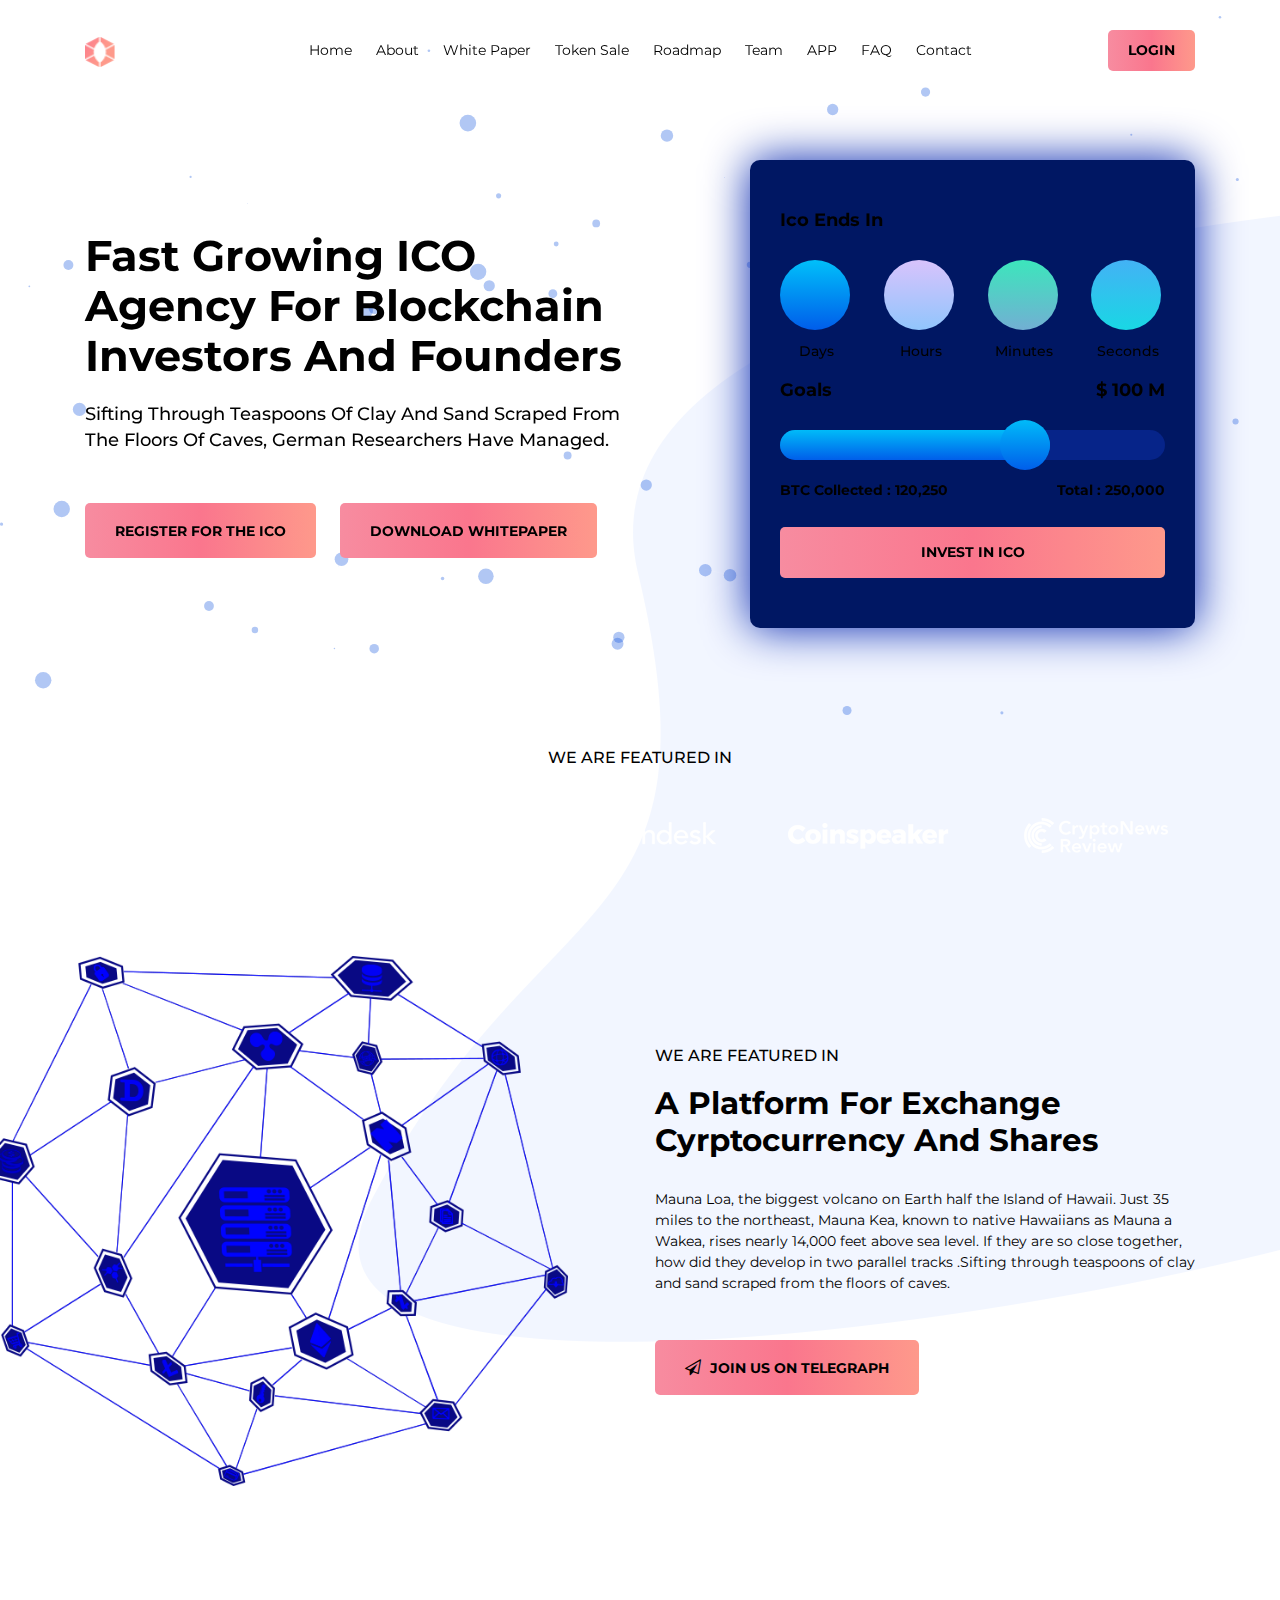
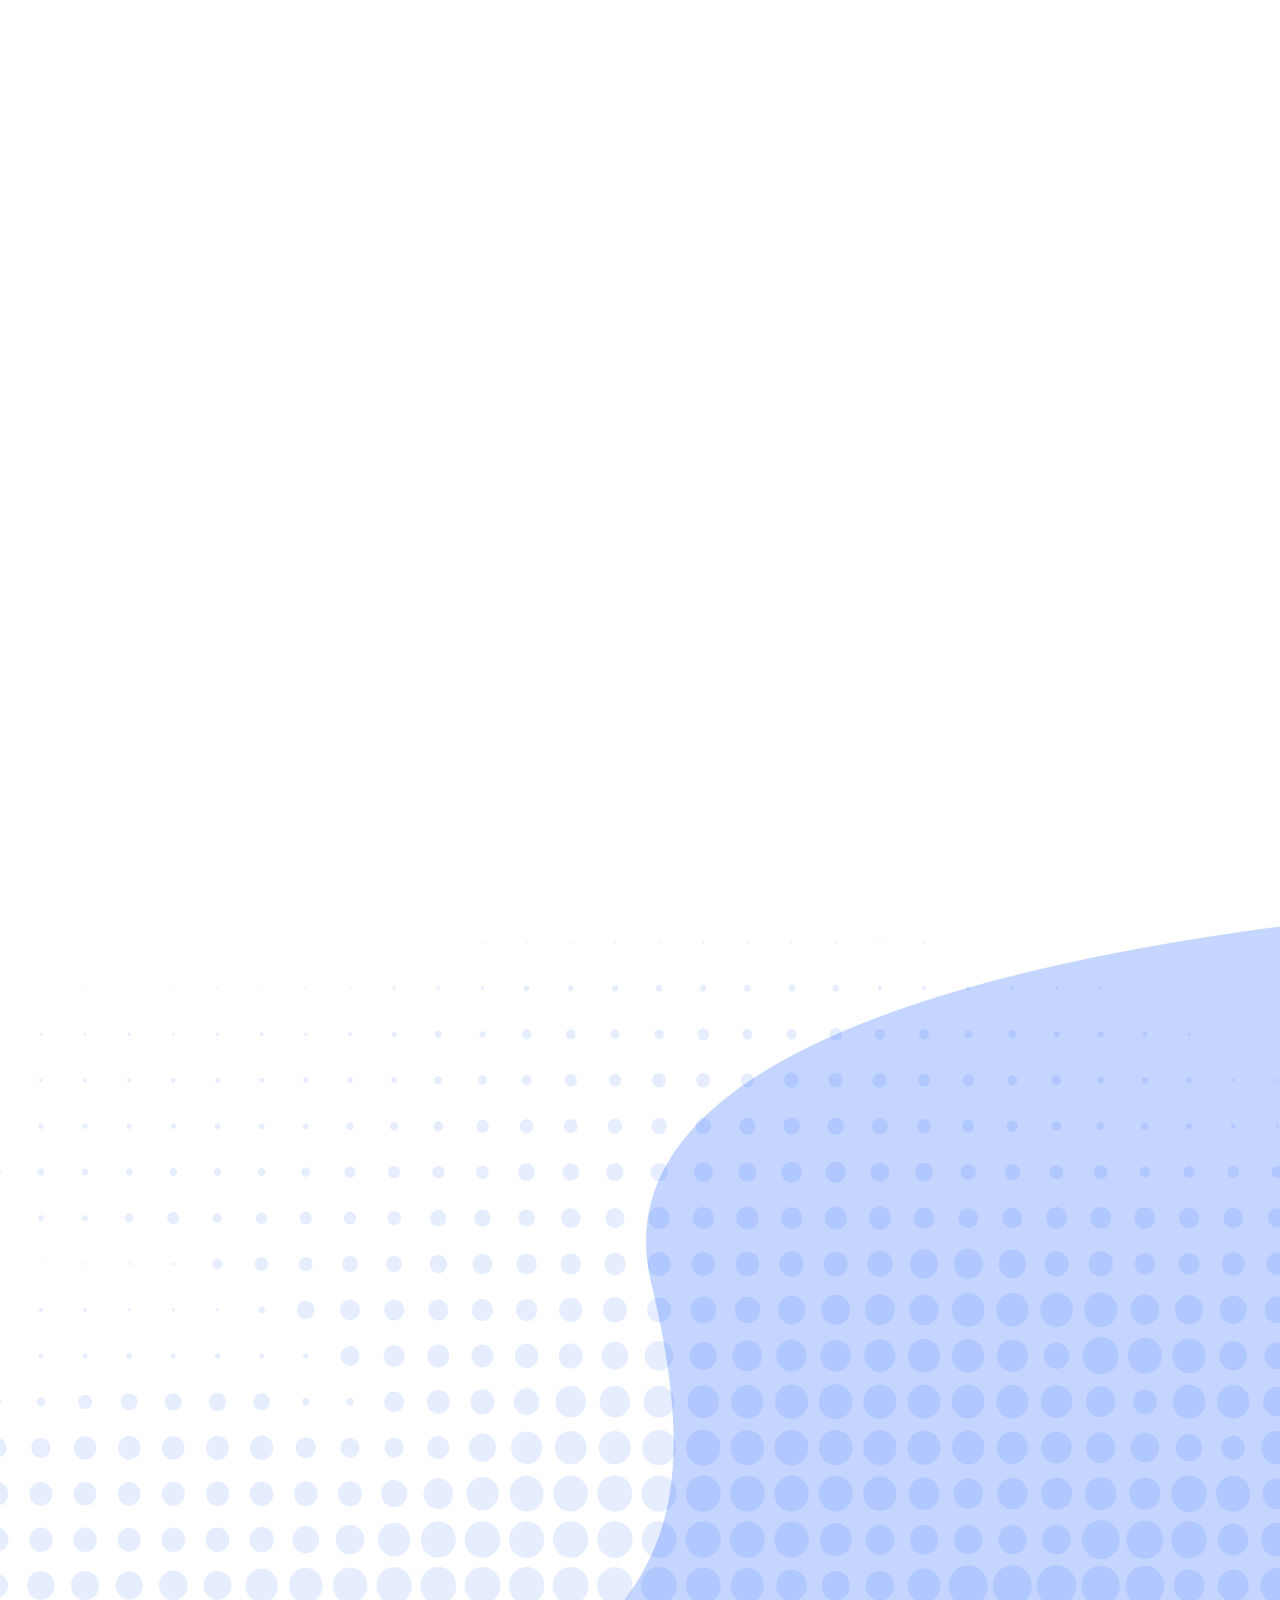
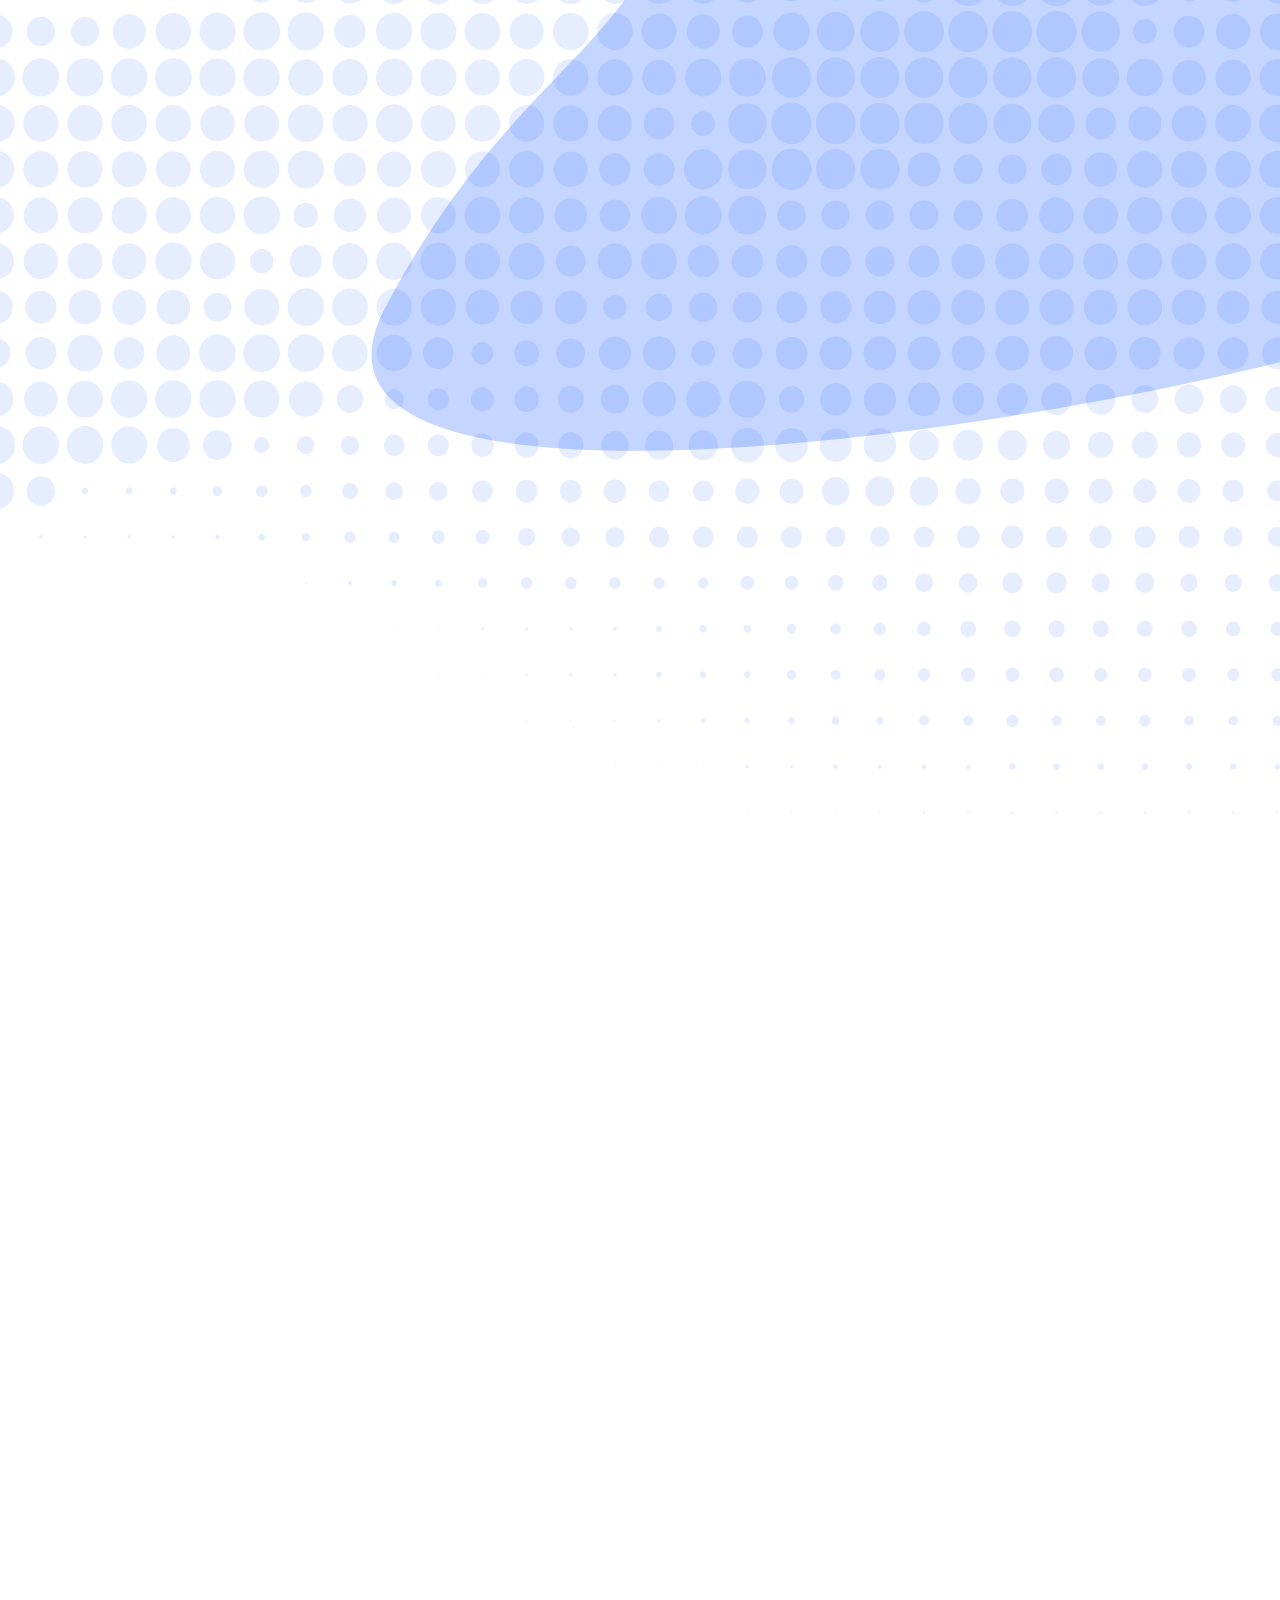
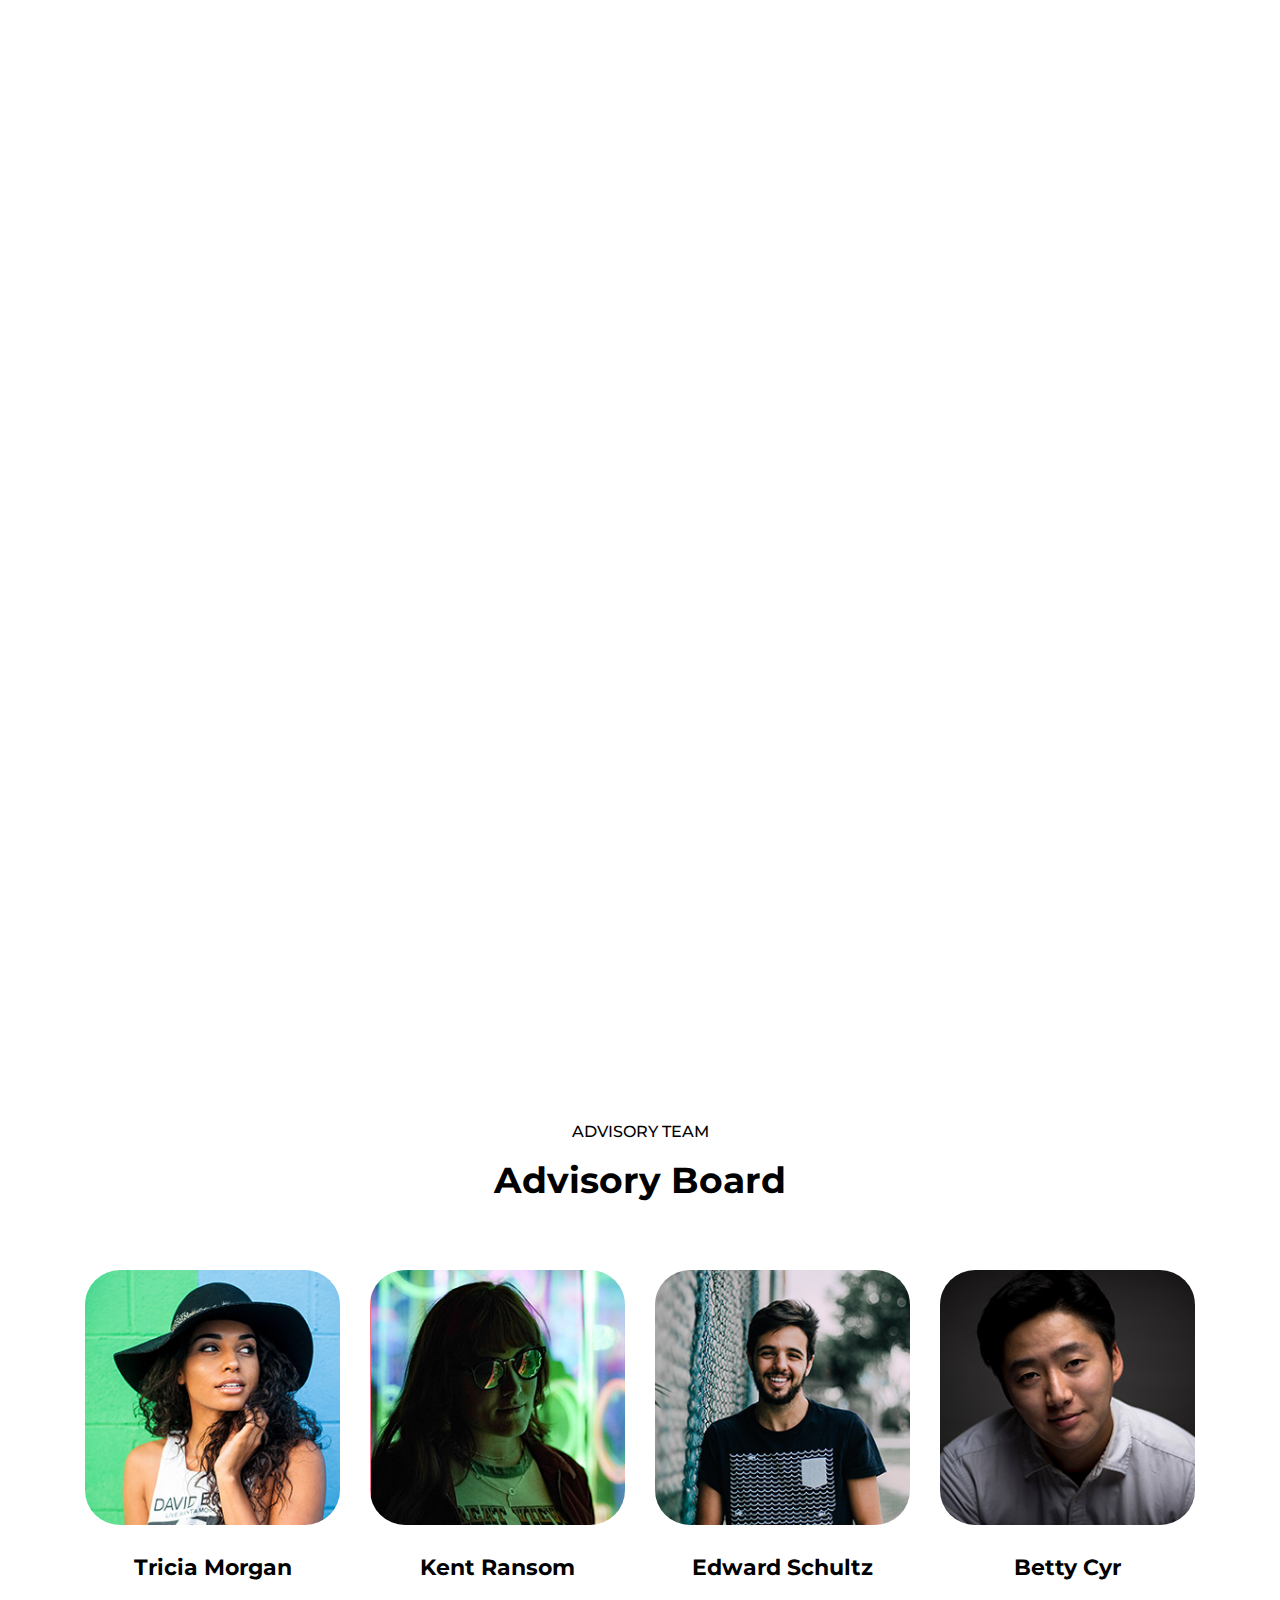
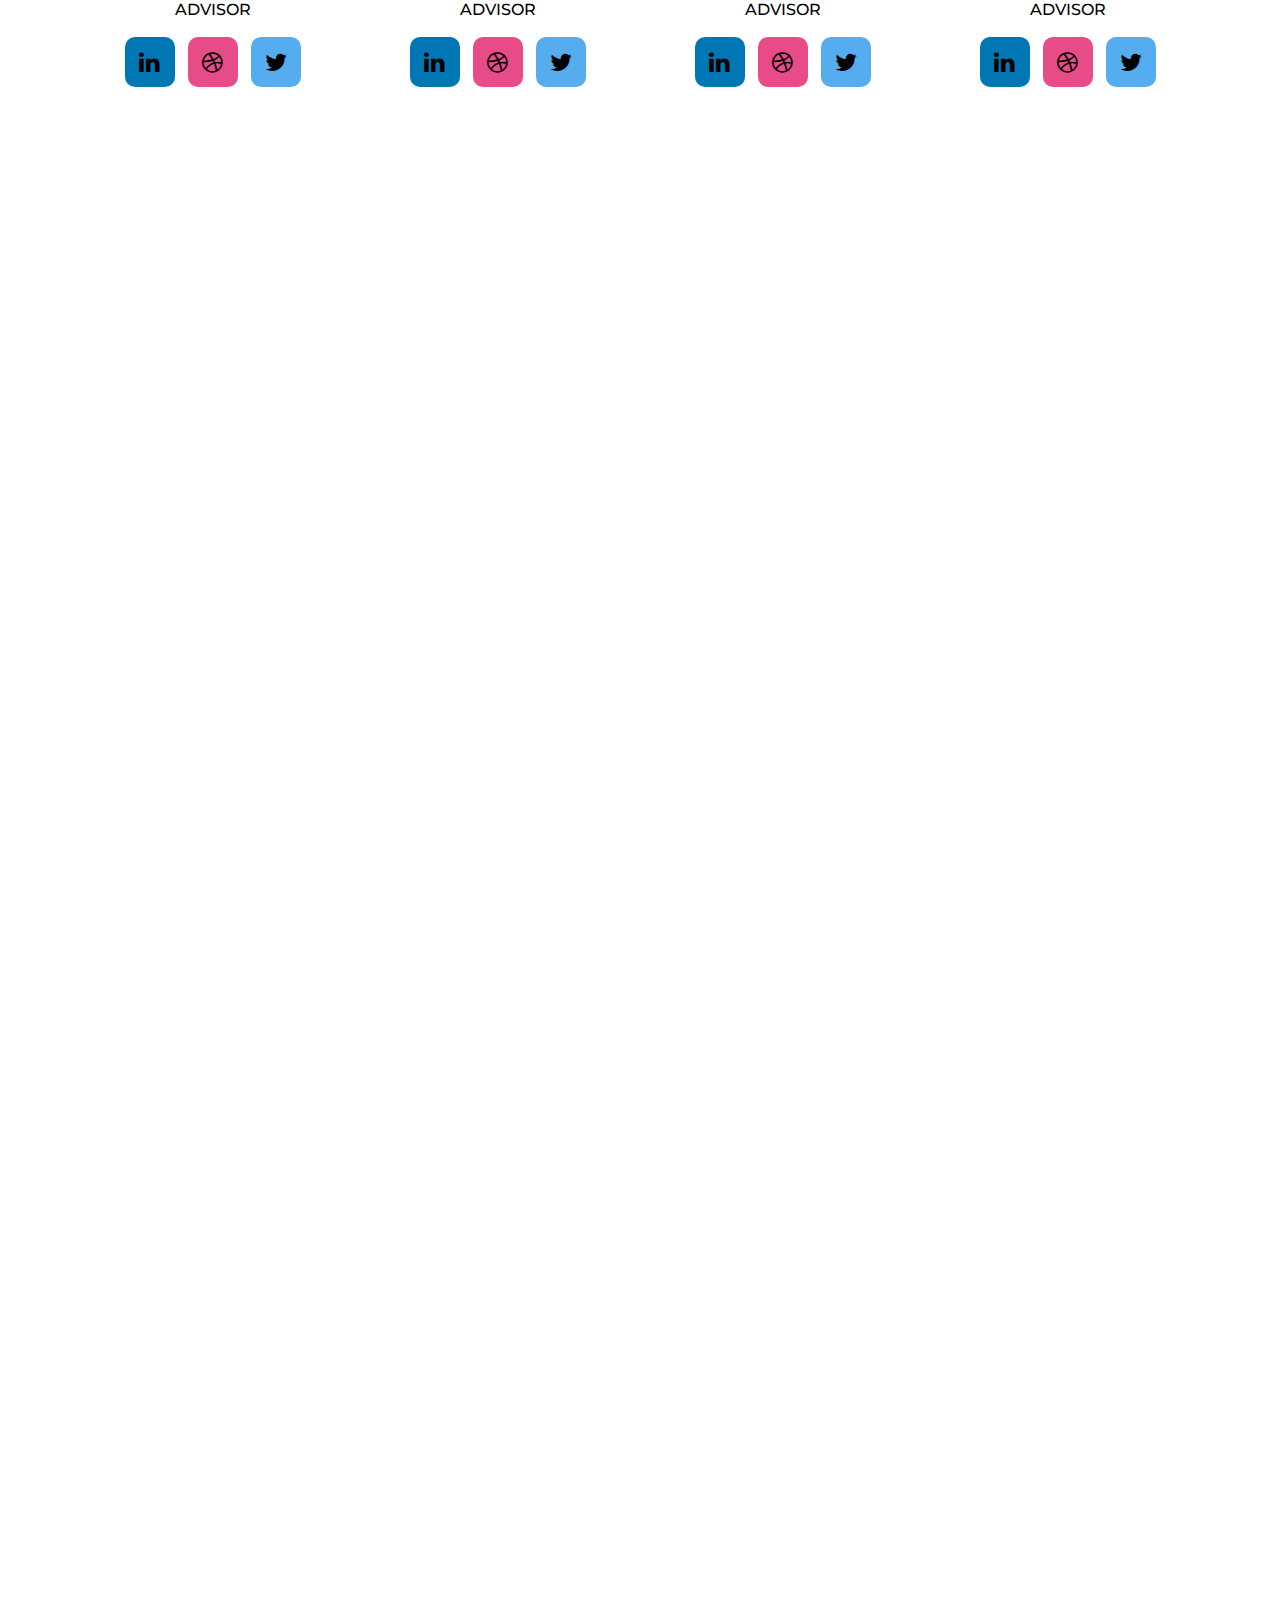
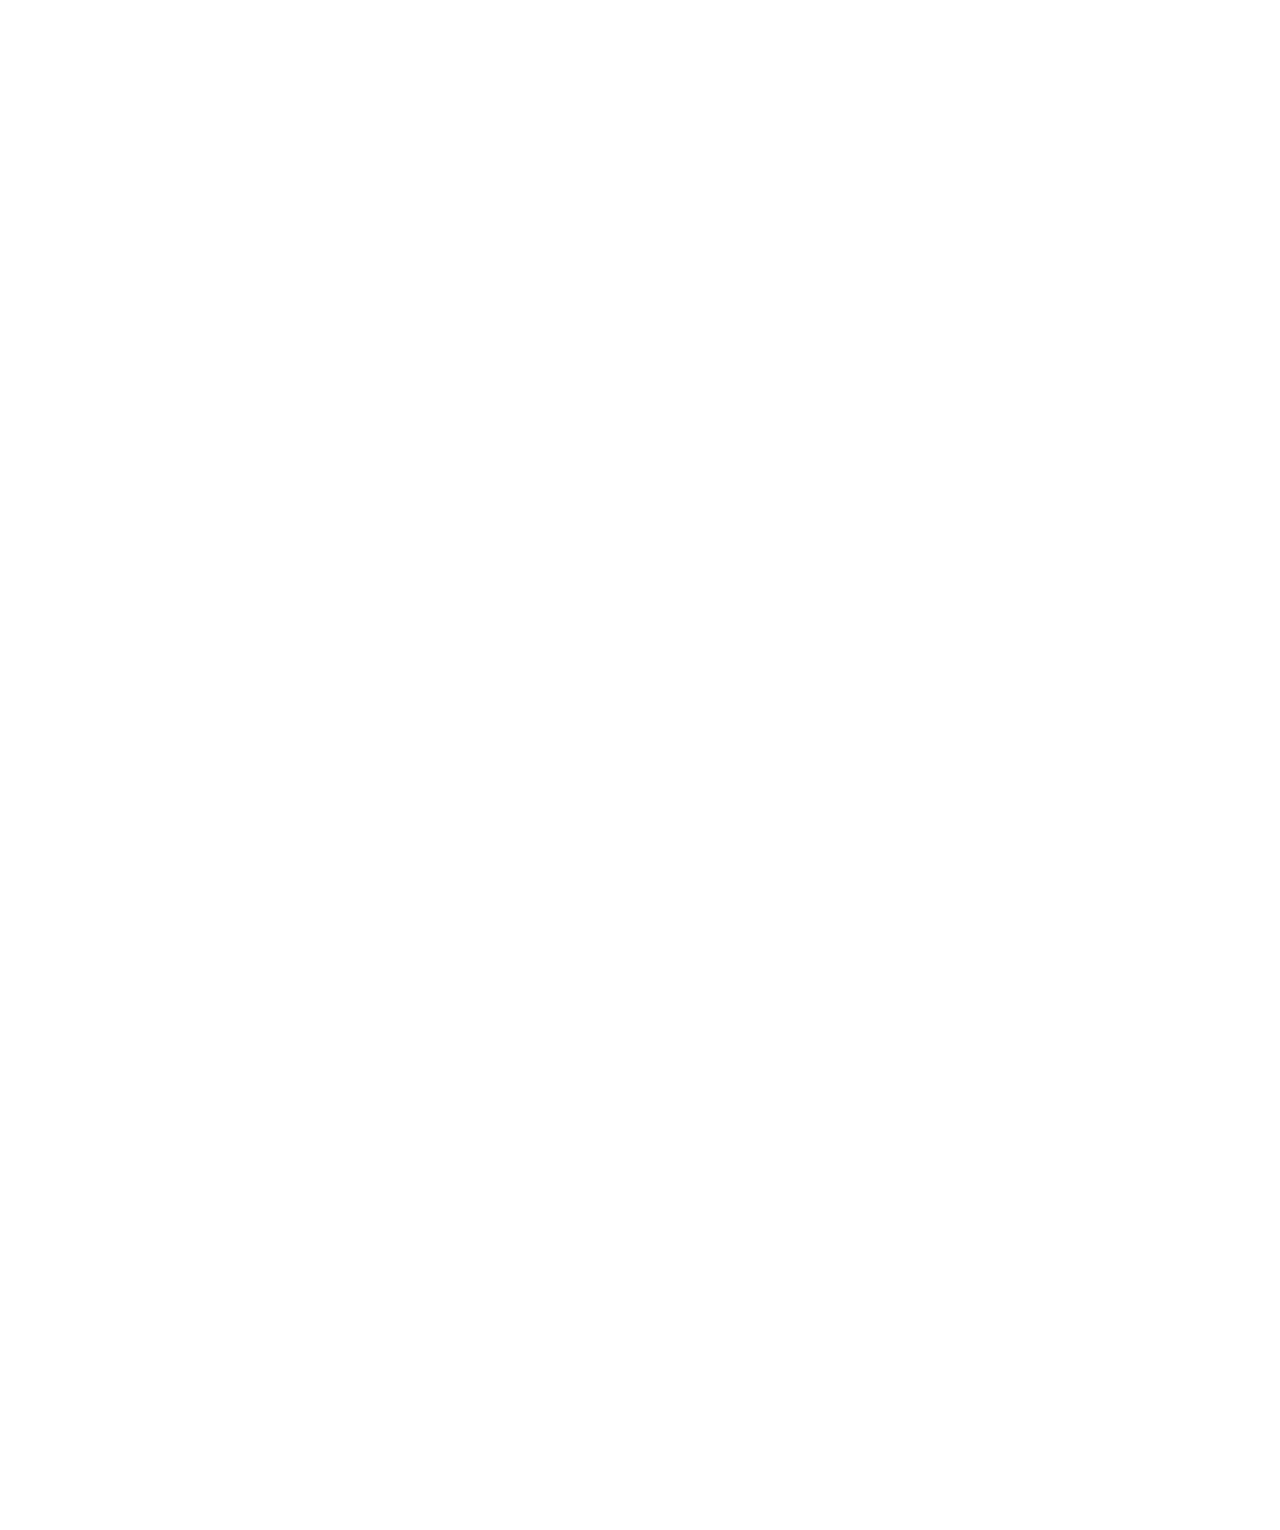
==== commit eb99e0e4: "marinergon" ====
--- a/index.html
+++ b/index.html
@@ -35,7 +35,7 @@
                 <div class="col-4 d-block d-lg-none">
                     <div class="mobile-menu"></div>
                 </div>
-                <div class="col-4 col-lg-2">
+                <div class="col-4 col-lg-2 ">
                     <div class="logo-area">
                         <a href="#"><img src="assets/img/logo-top.png" alt=""></a>
                     </div>
@@ -45,12 +45,12 @@
                         <nav>
                             <ul id="slick-nav">
                                 <li><a class="scroll" href="#home">home</a>
-                                    <ul>
+                                    <!-- <ul>
                                         <li><a href="index.html">Version 1</a></li>
                                         <li><a href="index2.html">Version 2</a></li>
                                         <li><a href="blog.html">blog</a></li>
                                         <li><a href="single-blog.html">single blog</a></li>
-                                    </ul>
+                                    </ul> -->
                                 </li>
                                 <li><a class="scroll" href="#about">About</a>
                                 </li>
@@ -73,13 +73,13 @@
         </div>
     </div>
     <!--header area end-->
-
+    
     <!--welcome area start-->
-    <div class="welcome-area wow fadeInUp" id="home">
+    <div class="welcome-area v2 wow fadeInUp" id="home">
         <div id="particles-js"></div>
         <div class="container">
             <div class="row">
-                <div class="col-12 col-md-6 align-self-center">
+                <div class="col-12 col-lg-6 align-self-center">
                     <div class="welcome-right">
                         <div class="welcome-text">
                              <h1>Fast Growing ICO 
@@ -94,9 +94,63 @@
                         </div>
                     </div>
                 </div>
-                <div class="col-12 col-md-6">
-                    <div class="welcome-img">
-                        <img src="assets/img/welcome-img.png" alt="">
+                <div class="col-12 col-lg-5 offset-1">
+                    <div class="v2 welcome-progress">
+                        <h4>ico ends in</h4>
+                        <div class="progress-time">
+                            <div class="row">
+                               <div class="col">
+                                   <span id="days" class="timeOne"></span>
+                                   <h5>days</h5>
+                               </div>
+                               <div class="col">
+                                   <span id="hours" class="timeTwo"></span>
+                                   <h5>hours</h5>
+                               </div>
+                               <div class="col">
+                                   <span id="minutes" class="timeTrhee"></span>
+                                    <h5>minutes</h5>
+                               </div>
+                               <div class="col">
+                                   <span id="seconds" class="timeFour"></span>
+                                   <h5>seconds</h5>
+                               </div>
+                           </div>
+                        </div>
+                        <div class="space-10"></div>
+                        <div class="prgress-bar">
+                            <div class="row">
+                                <div class="col">
+                                    <div class="single-prgress-w">
+                                        <p>goals</p>
+                                    </div>
+                                </div>
+                                <div class="col">
+                                    <div class="single-prgress-w text-right">
+                                        <p>$ 100 m</p>
+                                    </div>
+                                </div>
+                            </div>
+                            <div class="progress v2">
+                                <div class="progress-bar" role="progressbar" aria-valuenow="70" aria-valuemin="0" aria-valuemax="100" style="width:70%">
+                                  <span class="sr-only">70% Complete</span>
+                                </div>
+                            </div>
+                            <div class="row">
+                                <div class="col">
+                                    <div class="single-prgress-b">
+                                        <p>BTC Collected : 120,250</p>
+                                    </div>
+                                </div>
+                                <div class="col">
+                                    <div class="single-prgress-b text-right">
+                                        <p>Total : 250,000</p>
+                                    </div>
+                                </div>
+                            </div>
+                        </div>
+                        <div class="space-10"></div>
+                        <a href="#" class="gradient-btn">Invest in ico</a>
                     </div>
                 </div>
             </div>
@@ -105,7 +159,7 @@
     <!--welcome area end-->
 
     <!--about area start-->
-    <div class="about-area wow fadeInUp" id="about">
+    <div class="about-area wow fadeInUp v2" id="about">
         <div class="space-30"></div>
         <div class="container">
             <div class="row">
@@ -227,96 +281,11 @@
                 </div>
             </div>
         </div>
-        <div class="space-90"></div>
     </div>
     <!--single about area end-->
 
-    <!--ico area start-->
-    <div class="section-padding wow fadeInUp ico-area">
-        <div class="container">
-            <div class="row">
-                <div class="col-12 text-center">
-                    <div class="ico-heading">
-                        <h1><a href= "#">ICO</a> Live Now</h1>
-                    </div>
-                </div>
-            </div>
-            <div class="space-60"></div>
-            <div class="row">
-                <div class="col-6 col-lg-3">
-                    <div class="single-ico">
-                        <h5>Token Sold: 126,419,796</h5>
-                        <h5>1 ETH = 235 ICoin</h5>
-                        <a href="#">10 % Bonus</a>
-                    </div>
-                </div>
-                <div class="col-6 col-lg-3">
-                    <div class="single-ico">
-                        <h5><a href="#">ETH</a>collected 90252</h5>
-                        <h5><a href="#">BTC</a> collected 90152</h5>
-                        <h5><a href="#">LTH</a>collected 5052</h5>
-                    </div>
-                </div>
-                <div class="col-12 col-lg-6">
-                    <div class="single-ico">
-                        <h5>Sale Ends in :</h5>
-                       <div class="row">
-                           <div class="col">
-                               <span id="days"></span>
-                               <h5>days</h5>
-                           </div>
-                           <div class="col">
-                               <span id="hours"></span>
-                               <h5>hours</h5>
-                           </div>
-                           <div class="col">
-                               <span id="minutes"></span>
-                                <h5>minutes</h5>
-                           </div>
-                           <div class="col">
-                               <span id="seconds"></span>
-                               <h5>seconds</h5>
-                           </div>
-                       </div>
-                    </div>
-                </div>
-            </div>
-            <div class="row">
-                <div class="col-12">
-                    <div class="custom-progressBar">
-                        <div class="progress">
-                            <div class="progress-bar progress-bar-success" role="progressbar" aria-valuenow="80"
-                            aria-valuemin="0" aria-valuemax="100" style="width:80%">
-                                <div class="progress-details">
-                                    <p>$ 38 M</p>
-                                    <div class="progress-d-top"></div>
-                                </div>
-                            </div>
-                        </div>
-                    </div>
-                    <div class="row">
-                        <div class="col-6">
-                            <div class="single-cup">
-                                <p>Soft Cap</p>
-                            </div>
-                        </div>
-                        <div class="col-6 text-right">
-                            <div class="single-cup right">
-                                <p>max Cap</p>
-                            </div>
-                        </div>
-                    </div>
-                </div>
-                <div class="col-12 text-center">
-                    <a href="#" class="gradient-btn v2">Buy Tokens</a>
-                </div>
-            </div>
-        </div>
-    </div>
-    <!--ico area end-->
-
     <!--Documentation area start-->
-    <div class="section-padding documentation-area wow fadeInUp" id="Paper">
+    <div class="section-padding wow fadeInUp documentation-area" id="Paper">
         <div class="container">
             <div class="row">
                 <div class="col-12 text-center">
@@ -385,7 +354,7 @@
     <!--Documentation area end-->
     
     <!--distibution-bg start-->
-    <div class="distibution-bg">
+    <div class="distibution-bg v2"> 
         <!---distibution area start-->
         <div class="distibution wow fadeInUp" id="token">
             <div class="container">
@@ -465,7 +434,6 @@
                     <div class="space-60 d-none d-sm-block"></div>
                 </div>
             </div>
-            
         </div>
         <div class="container">
             <div class="roadmap-carousel owl-carousel">
@@ -675,7 +643,7 @@
                 </div>
             </div>
         </div>
-        <div class="team-area team wow fadeInDown">
+        <div class="team-area team small">
             <div class="container">
                 <div class="row">
                     <div class="col-12 text-center">
@@ -779,14 +747,13 @@
         <!--team area end-->
 
         <!--apps area start-->
-        <div class="apps-area wow fadeInUp section-padding" id="apps">
+        <div class="apps-area section-padding wow fadeInUp" id="apps">
             <div class="container">
                 <div class="row">
                     <div class="col-12 col-lg-5 offset-1 align-self-center">
                         <div class="heading">
-                            <h5>MOBILE APP</h5>
-                            <div class="space-10"></div>
-                            <h1>Track from Anywhere</h1>
+                            <h5>Advisory  team</h5>
+                            <h1>Advisory Board</h1>
                             <div class="space-20"></div>
                             <p>Swimming hundreds of feet beneath the ocean’s surface in many parts of the world are prolific architects called giant larvaceans. These zooplankton are not particularly giant themselves  but every day, they construct one or more spacious houses that can exceed . </p>
                             <p>The recording starts with the patter of a summer squall. Later, a drifting tone like that of a not-quite-tuned-in radio station rises and for a while drowns out the patter.</p>
@@ -807,7 +774,7 @@
         <!--apps area end-->
 
         <!--faq area start-->
-        <div class="faq-area wow fadeInUp" id="faq">
+        <div class="faq-area wow fadeInUp v2" id="faq">
             <div class="container">
                 <div class="row">
                     <div class="col-12 text-center">
@@ -833,139 +800,291 @@
                 </div>
                 <div class="space-50"></div>
             </div>
-                <div class="tab-content" id="pills-tabContent">
-                    <div class="tab-pane fade show active" id="one">
-                        <div class="container-fluid">
-                            <div class="faq-carousel owl-carousel">
-                                <div class="single-faq">
-                                    <h4>Why I should invest in ICO ?</h4>
-                                    <div class="space-20"></div>
-                                    <p>Swimming hundreds of feet beneath the ocean’s surface in many parts of the world are prolific architects called giant larvaceans. These zooplankton are not particularly giant themselves (they resemble tadpoles and are about the size of a pinkie finger), but every day.</p>
-                                    <div class="space-20"></div>
-                                    <a href="#" class="readmore-btn"><i class="fa fa-angle-right"></i>readmore</a>
-                                </div>
-                                <div class="single-faq">
-                                    <h4>The Risks of Investing in ICO ?</h4>
-                                    <div class="space-20"></div>
-                                    <p>Swimming hundreds of feet beneath the ocean’s surface in many parts of the world are prolific architects called giant larvaceans. These zooplankton are not particularly giant themselves (they resemble tadpoles and are about the size of a pinkie finger), but every day.</p>
-                                    <div class="space-20"></div>
-                                    <a href="#" class="readmore-btn"><i class="fa fa-angle-right"></i>readmore</a>
-                                </div>
-                                <div class="single-faq">
-                                    <h4>How to Trade Cryptocurrencies ?</h4>
-                                    <div class="space-20"></div>
-                                    <p>Swimming hundreds of feet beneath the ocean’s surface in many parts of the world are prolific architects called giant larvaceans. These zooplankton are not particularly giant themselves (they resemble tadpoles and are about the size of a pinkie finger), but every day</p>
-                                    <div class="space-20"></div>
-                                    <a href="#" class="readmore-btn"><i class="fa fa-angle-right"></i>readmore</a>
-                                </div>
-                                <div class="single-faq">
-                                    <h4>How to Trade Cryptocurrencies ?</h4>
-                                    <div class="space-20"></div>
-                                    <p>Swimming hundreds of feet beneath the ocean’s surface in many parts of the world are prolific architects called giant larvaceans. These zooplankton are not particularly giant themselves (they resemble tadpoles and are about the size of a pinkie finger), but every day</p>
-                                    <div class="space-20"></div>
-                                    <a href="#" class="readmore-btn"><i class="fa fa-angle-right"></i>readmore</a>
-                                </div>
-                            </div>
-                        </div>
-                    </div>
-                    <div class="tab-pane fade" id="two">
-                        <div class="container-fluid">
-                            <div class="faq-carousel owl-carousel">
-                                <div class="single-faq">
-                                    <h4>Why I should invest in ICO ?</h4>
-                                    <div class="space-20"></div>
-                                    <p>Swimming hundreds of feet beneath the ocean’s surface in many parts of the world are prolific architects called giant larvaceans. These zooplankton are not particularly giant themselves (they resemble tadpoles and are about the size of a pinkie finger), but every day.</p>
-                                    <div class="space-20"></div>
-                                    <a href="#" class="readmore-btn"><i class="fa fa-angle-right"></i>readmore</a>
-                                </div>
-                                <div class="single-faq">
-                                    <h4>The Risks of Investing in ICO ?</h4>
-                                    <div class="space-20"></div>
-                                    <p>Swimming hundreds of feet beneath the ocean’s surface in many parts of the world are prolific architects called giant larvaceans. These zooplankton are not particularly giant themselves (they resemble tadpoles and are about the size of a pinkie finger), but every day.</p>
-                                    <div class="space-20"></div>
-                                    <a href="#" class="readmore-btn"><i class="fa fa-angle-right"></i>readmore</a>
-                                </div>
-                                <div class="single-faq">
-                                    <h4>How to Trade Cryptocurrencies ?</h4>
-                                    <div class="space-20"></div>
-                                    <p>Swimming hundreds of feet beneath the ocean’s surface in many parts of the world are prolific architects called giant larvaceans. These zooplankton are not particularly giant themselves (they resemble tadpoles and are about the size of a pinkie finger), but every day</p>
-                                    <div class="space-20"></div>
-                                    <a href="#" class="readmore-btn"><i class="fa fa-angle-right"></i>readmore</a>
-                                </div>
-                                <div class="single-faq">
-                                    <h4>How to Trade Cryptocurrencies ?</h4>
-                                    <div class="space-20"></div>
-                                    <p>Swimming hundreds of feet beneath the ocean’s surface in many parts of the world are prolific architects called giant larvaceans. These zooplankton are not particularly giant themselves (they resemble tadpoles and are about the size of a pinkie finger), but every day</p>
-                                    <div class="space-20"></div>
-                                    <a href="#" class="readmore-btn"><i class="fa fa-angle-right"></i>readmore</a>
-                                </div>
-                            </div>
-                        </div>
-                    </div>
-                    <div class="tab-pane fade" id="three">
-                        <div class="container-fluid">
-                            <div class="faq-carousel owl-carousel">
-                                <div class="single-faq">
-                                    <h4>Why I should invest in ICO ?</h4>
-                                    <div class="space-20"></div>
-                                    <p>Swimming hundreds of feet beneath the ocean’s surface in many parts of the world are prolific architects called giant larvaceans. These zooplankton are not particularly giant themselves (they resemble tadpoles and are about the size of a pinkie finger), but every day.</p>
-                                    <div class="space-20"></div>
-                                    <a href="#" class="readmore-btn"><i class="fa fa-angle-right"></i>readmore</a>
-                                </div>
-                                <div class="single-faq">
-                                    <h4>The Risks of Investing in ICO ?</h4>
-                                    <div class="space-20"></div>
-                                    <p>Swimming hundreds of feet beneath the ocean’s surface in many parts of the world are prolific architects called giant larvaceans. These zooplankton are not particularly giant themselves (they resemble tadpoles and are about the size of a pinkie finger), but every day.</p>
-                                    <div class="space-20"></div>
-                                    <a href="#" class="readmore-btn"><i class="fa fa-angle-right"></i>readmore</a>
-                                </div>
-                                <div class="single-faq">
-                                    <h4>How to Trade Cryptocurrencies ?</h4>
-                                    <div class="space-20"></div>
-                                    <p>Swimming hundreds of feet beneath the ocean’s surface in many parts of the world are prolific architects called giant larvaceans. These zooplankton are not particularly giant themselves (they resemble tadpoles and are about the size of a pinkie finger), but every day</p>
-                                    <div class="space-20"></div>
-                                    <a href="#" class="readmore-btn"><i class="fa fa-angle-right"></i>readmore</a>
-                                </div>
-                                <div class="single-faq">
-                                    <h4>How to Trade Cryptocurrencies ?</h4>
-                                    <div class="space-20"></div>
-                                    <p>Swimming hundreds of feet beneath the ocean’s surface in many parts of the world are prolific architects called giant larvaceans. These zooplankton are not particularly giant themselves (they resemble tadpoles and are about the size of a pinkie finger), but every day</p>
-                                    <div class="space-20"></div>
-                                    <a href="#" class="readmore-btn"><i class="fa fa-angle-right"></i>readmore</a>
-                                </div>
-                            </div>
-                        </div>
-                    </div>
-                    <div class="tab-pane fade" id="four">
-                        <div class="container-fluid">
-                            <div class="faq-carousel owl-carousel">
-                                <div class="single-faq">
-                                    <h4>Why I should invest in ICO ?</h4>
-                                    <div class="space-20"></div>
-                                    <p>Swimming hundreds of feet beneath the ocean’s surface in many parts of the world are prolific architects called giant larvaceans. These zooplankton are not particularly giant themselves (they resemble tadpoles and are about the size of a pinkie finger), but every day.</p>
-                                    <div class="space-20"></div>
-                                    <a href="#" class="readmore-btn"><i class="fa fa-angle-right"></i>readmore</a>
-                                </div>
-                                <div class="single-faq">
-                                    <h4>The Risks of Investing in ICO ?</h4>
-                                    <div class="space-20"></div>
-                                    <p>Swimming hundreds of feet beneath the ocean’s surface in many parts of the world are prolific architects called giant larvaceans. These zooplankton are not particularly giant themselves (they resemble tadpoles and are about the size of a pinkie finger), but every day.</p>
-                                    <div class="space-20"></div>
-                                    <a href="#" class="readmore-btn"><i class="fa fa-angle-right"></i>readmore</a>
-                                </div>
-                                <div class="single-faq">
-                                    <h4>How to Trade Cryptocurrencies ?</h4>
-                                    <div class="space-20"></div>
-                                    <p>Swimming hundreds of feet beneath the ocean’s surface in many parts of the world are prolific architects called giant larvaceans. These zooplankton are not particularly giant themselves (they resemble tadpoles and are about the size of a pinkie finger), but every day</p>
-                                    <div class="space-20"></div>
-                                    <a href="#" class="readmore-btn"><i class="fa fa-angle-right"></i>readmore</a>
-                                </div>
-                                <div class="single-faq">
-                                    <h4>How to Trade Cryptocurrencies ?</h4>
-                                    <div class="space-20"></div>
-                                    <p>Swimming hundreds of feet beneath the ocean’s surface in many parts of the world are prolific architects called giant larvaceans. These zooplankton are not particularly giant themselves (they resemble tadpoles and are about the size of a pinkie finger), but every day</p>
-                                    <div class="space-20"></div>
-                                    <a href="#" class="readmore-btn"><i class="fa fa-angle-right"></i>readmore</a>
+                <div class="tab-content">
+                    <div class="tab-pane fade show active" id="one" role="tabpanel">
+                        <div class="container">
+                            <div class="row">
+                                <div class="col-12 col-md-10 offset-1">
+                                    <div class="faq-collups">
+                                        <div id="accordion">
+                                            <div class="card">
+                                                <div class="card-header">
+                                                    <h5 class="mb-0">
+                                                    <button class="btn btn-link" data-toggle="collapse" data-target="#collapse1" aria-expanded="true">
+                                                    How to trade cryptocurrencies ?
+                                                    </button>
+                                                    </h5>
+                                                </div>
+
+                                                <div id="collapse1" class="collapse show" data-parent="#accordion">
+                                                <div class="card-body">
+                                                <p>A putrid, nicotine-shaded mist loomed over Beijing on Thursday after a massive sandstorm slammed into the Chinese capital bringing the latest airpocalypse to this smog-choked city. Dozens of flights were reportedly cancelled at Beijing’s airport, the world’s second busiest, and authorities urged residents to stay indoors after levels of PM10, a tiny inhalable particle linked to a variety of lung complaints.</p>
+                                                </div>
+                                                </div>
+                                            </div>
+                                            <div class="card">
+                                                <div class="card-header">
+                                                    <h5 class="mb-0">
+                                                    <button class="btn btn-link" data-toggle="collapse" data-target="#collapse2" aria-expanded="false">
+                                                    The risks of investing in ICO ?
+                                                    </button>
+                                                    </h5>
+                                                </div>
+
+                                                <div id="collapse2" class="collapse" data-parent="#accordion">
+                                                <div class="card-body">
+                                                <p>A putrid, nicotine-shaded mist loomed over Beijing on Thursday after a massive sandstorm slammed into the Chinese capital bringing the latest airpocalypse to this smog-choked city. Dozens of flights were reportedly cancelled at Beijing’s airport, the world’s second busiest, and authorities urged residents to stay indoors after levels of PM10, a tiny inhalable particle linked to a variety of lung complaints.</p>
+                                                </div>
+                                                </div>
+                                            </div>
+                                            <div class="card">
+                                                <div class="card-header">
+                                                    <h5 class="mb-0">
+                                                    <button class="btn btn-link" data-toggle="collapse" data-target="#collapse3" aria-expanded="false">
+                                                    How to run an ICO ? Why should you invest ?
+                                                    </button>
+                                                    </h5>
+                                                </div>
+
+                                                <div id="collapse3" class="collapse" data-parent="#accordion">
+                                                <div class="card-body">
+                                                <p>A putrid, nicotine-shaded mist loomed over Beijing on Thursday after a massive sandstorm slammed into the Chinese capital bringing the latest airpocalypse to this smog-choked city. Dozens of flights were reportedly cancelled at Beijing’s airport, the world’s second busiest, and authorities urged residents to stay indoors after levels of PM10, a tiny inhalable particle linked to a variety of lung complaints.</p>
+                                                </div>
+                                                </div>
+                                            </div>
+                                            <div class="card">
+                                                <div class="card-header">
+                                                    <h5 class="mb-0">
+                                                    <button class="btn btn-link" data-toggle="collapse" data-target="#collapse4" aria-expanded="false">
+                                                    If you could have any kind of pet, what would you choose?
+                                                    </button>
+                                                    </h5>
+                                                </div>
+
+                                                <div id="collapse4" class="collapse" data-parent="#accordion">
+                                                <div class="card-body">
+                                                <p>A putrid, nicotine-shaded mist loomed over Beijing on Thursday after a massive sandstorm slammed into the Chinese capital bringing the latest airpocalypse to this smog-choked city. Dozens of flights were reportedly cancelled at Beijing’s airport, the world’s second busiest, and authorities urged residents to stay indoors after levels of PM10, a tiny inhalable particle linked to a variety of lung complaints.</p>
+                                                </div>
+                                                </div>
+                                            </div>
+                                        </div>
+                                    </div>
+                                </div>
+                            </div>
+                        </div>
+                    </div>
+                    <div class="tab-pane fade" id="two" role="tabpanel">
+                        <div class="container">
+                            <div class="row">
+                                <div class="col-10 offset-1">
+                                    <div class="faq-collups">
+                                        <div id="parrent2">
+                                            <div class="card">
+                                                <div class="card-header">
+                                                    <h5 class="mb-0">
+                                                    <button class="btn btn-link" data-toggle="collapse" data-target="#collapse5" aria-expanded="true">
+                                                    How to trade cryptocurrencies ?
+                                                    </button>
+                                                    </h5>
+                                                </div>
+
+                                                <div id="collapse5" class="collapse show" data-parent="#parrent2">
+                                                <div class="card-body">
+                                                <p>A putrid, nicotine-shaded mist loomed over Beijing on Thursday after a massive sandstorm slammed into the Chinese capital bringing the latest airpocalypse to this smog-choked city. Dozens of flights were reportedly cancelled at Beijing’s airport, the world’s second busiest, and authorities urged residents to stay indoors after levels of PM10, a tiny inhalable particle linked to a variety of lung complaints.</p>
+                                                </div>
+                                                </div>
+                                            </div>
+                                            <div class="card">
+                                                <div class="card-header">
+                                                    <h5 class="mb-0">
+                                                    <button class="btn btn-link" data-toggle="collapse" data-target="#collapse6" aria-expanded="false">
+                                                    The risks of investing in ICO ?
+                                                    </button>
+                                                    </h5>
+                                                </div>
+
+                                                <div id="collapse6" class="collapse" data-parent="#parrent2">
+                                                <div class="card-body">
+                                                <p>A putrid, nicotine-shaded mist loomed over Beijing on Thursday after a massive sandstorm slammed into the Chinese capital bringing the latest airpocalypse to this smog-choked city. Dozens of flights were reportedly cancelled at Beijing’s airport, the world’s second busiest, and authorities urged residents to stay indoors after levels of PM10, a tiny inhalable particle linked to a variety of lung complaints.</p>
+                                                </div>
+                                                </div>
+                                            </div>
+                                            <div class="card">
+                                                <div class="card-header">
+                                                    <h5 class="mb-0">
+                                                    <button class="btn btn-link" data-toggle="collapse" data-target="#collapse7" aria-expanded="false">
+                                                    How to run an ICO ? Why should you invest ?
+                                                    </button>
+                                                    </h5>
+                                                </div>
+
+                                                <div id="collapse7" class="collapse" data-parent="#parrent2">
+                                                <div class="card-body">
+                                                <p>A putrid, nicotine-shaded mist loomed over Beijing on Thursday after a massive sandstorm slammed into the Chinese capital bringing the latest airpocalypse to this smog-choked city. Dozens of flights were reportedly cancelled at Beijing’s airport, the world’s second busiest, and authorities urged residents to stay indoors after levels of PM10, a tiny inhalable particle linked to a variety of lung complaints.</p>
+                                                </div>
+                                                </div>
+                                            </div>
+                                            <div class="card">
+                                                <div class="card-header">
+                                                    <h5 class="mb-0">
+                                                    <button class="btn btn-link" data-toggle="collapse" data-target="#collapse8" aria-expanded="false">
+                                                    If you could have any kind of pet, what would you choose?
+                                                    </button>
+                                                    </h5>
+                                                </div>
+
+                                                <div id="collapse8" class="collapse" data-parent="#parrent2">
+                                                <div class="card-body">
+                                                <p>A putrid, nicotine-shaded mist loomed over Beijing on Thursday after a massive sandstorm slammed into the Chinese capital bringing the latest airpocalypse to this smog-choked city. Dozens of flights were reportedly cancelled at Beijing’s airport, the world’s second busiest, and authorities urged residents to stay indoors after levels of PM10, a tiny inhalable particle linked to a variety of lung complaints.</p>
+                                                </div>
+                                                </div>
+                                            </div>
+                                        </div>
+                                    </div>
+                                </div>
+                            </div>
+                        </div>
+                    </div>
+                    <div class="tab-pane fade" id="three" role="tabpanel">
+                        <div class="container">
+                            <div class="row">
+                                <div class="col-10 offset-1">
+                                    <div class="faq-collups">
+                                        <div id="parrent3">
+                                            <div class="card">
+                                                <div class="card-header">
+                                                    <h5 class="mb-0">
+                                                    <button class="btn btn-link" data-toggle="collapse" data-target="#collapse9" aria-expanded="true">
+                                                    How to trade cryptocurrencies ?
+                                                    </button>
+                                                    </h5>
+                                                </div>
+
+                                                <div id="collapse9" class="collapse show" data-parent="#parrent3">
+                                                <div class="card-body">
+                                                <p>A putrid, nicotine-shaded mist loomed over Beijing on Thursday after a massive sandstorm slammed into the Chinese capital bringing the latest airpocalypse to this smog-choked city. Dozens of flights were reportedly cancelled at Beijing’s airport, the world’s second busiest, and authorities urged residents to stay indoors after levels of PM10, a tiny inhalable particle linked to a variety of lung complaints.</p>
+                                                </div>
+                                                </div>
+                                            </div>
+                                            <div class="card">
+                                                <div class="card-header">
+                                                    <h5 class="mb-0">
+                                                    <button class="btn btn-link" data-toggle="collapse" data-target="#collapse10" aria-expanded="false">
+                                                    The risks of investing in ICO ?
+                                                    </button>
+                                                    </h5>
+                                                </div>
+
+                                                <div id="collapse10" class="collapse" data-parent="#parrent3">
+                                                <div class="card-body">
+                                                <p>A putrid, nicotine-shaded mist loomed over Beijing on Thursday after a massive sandstorm slammed into the Chinese capital bringing the latest airpocalypse to this smog-choked city. Dozens of flights were reportedly cancelled at Beijing’s airport, the world’s second busiest, and authorities urged residents to stay indoors after levels of PM10, a tiny inhalable particle linked to a variety of lung complaints.</p>
+                                                </div>
+                                                </div>
+                                            </div>
+                                            <div class="card">
+                                                <div class="card-header">
+                                                    <h5 class="mb-0">
+                                                    <button class="btn btn-link" data-toggle="collapse" data-target="#collapse11" aria-expanded="false">
+                                                    How to run an ICO ? Why should you invest ?
+                                                    </button>
+                                                    </h5>
+                                                </div>
+
+                                                <div id="collapse11" class="collapse" data-parent="#parrent3">
+                                                <div class="card-body">
+                                                <p>A putrid, nicotine-shaded mist loomed over Beijing on Thursday after a massive sandstorm slammed into the Chinese capital bringing the latest airpocalypse to this smog-choked city. Dozens of flights were reportedly cancelled at Beijing’s airport, the world’s second busiest, and authorities urged residents to stay indoors after levels of PM10, a tiny inhalable particle linked to a variety of lung complaints.</p>
+                                                </div>
+                                                </div>
+                                            </div>
+                                            <div class="card">
+                                                <div class="card-header">
+                                                    <h5 class="mb-0">
+                                                    <button class="btn btn-link" data-toggle="collapse" data-target="#collapse12" aria-expanded="false">
+                                                    If you could have any kind of pet, what would you choose?
+                                                    </button>
+                                                    </h5>
+                                                </div>
+
+                                                <div id="collapse12" class="collapse" data-parent="#parrent3">
+                                                <div class="card-body">
+                                                <p>A putrid, nicotine-shaded mist loomed over Beijing on Thursday after a massive sandstorm slammed into the Chinese capital bringing the latest airpocalypse to this smog-choked city. Dozens of flights were reportedly cancelled at Beijing’s airport, the world’s second busiest, and authorities urged residents to stay indoors after levels of PM10, a tiny inhalable particle linked to a variety of lung complaints.</p>
+                                                </div>
+                                                </div>
+                                            </div>
+                                        </div>
+                                    </div>
+                                </div>
+                            </div>
+                        </div>
+                    </div>
+                    <div class="tab-pane fade" id="four" role="tabpanel">
+                        <div class="container">
+                            <div class="row">
+                                <div class="col-10 offset-1">
+                                    <div class="faq-collups">
+                                        <div id="parrent4">
+                                            <div class="card">
+                                                <div class="card-header">
+                                                    <h5 class="mb-0">
+                                                    <button class="btn btn-link" data-toggle="collapse" data-target="#collapse13" aria-expanded="true">
+                                                    How to trade cryptocurrencies ?
+                                                    </button>
+                                                    </h5>
+                                                </div>
+
+                                                <div id="collapse13" class="collapse show"  data-parent="#parrent4">
+                                                <div class="card-body">
+                                                <p>A putrid, nicotine-shaded mist loomed over Beijing on Thursday after a massive sandstorm slammed into the Chinese capital bringing the latest airpocalypse to this smog-choked city. Dozens of flights were reportedly cancelled at Beijing’s airport, the world’s second busiest, and authorities urged residents to stay indoors after levels of PM10, a tiny inhalable particle linked to a variety of lung complaints.</p>
+                                                </div>
+                                                </div>
+                                            </div>
+                                            <div class="card">
+                                                <div class="card-header">
+                                                    <h5 class="mb-0">
+                                                    <button class="btn btn-link" data-toggle="collapse" data-target="#collapse14" aria-expanded="false">
+                                                    The risks of investing in ICO ?
+                                                    </button>
+                                                    </h5>
+                                                </div>
+
+                                                <div id="collapse14" class="collapse" data-parent="#parrent4">
+                                                <div class="card-body">
+                                                <p>A putrid, nicotine-shaded mist loomed over Beijing on Thursday after a massive sandstorm slammed into the Chinese capital bringing the latest airpocalypse to this smog-choked city. Dozens of flights were reportedly cancelled at Beijing’s airport, the world’s second busiest, and authorities urged residents to stay indoors after levels of PM10, a tiny inhalable particle linked to a variety of lung complaints.</p>
+                                                </div>
+                                                </div>
+                                            </div>
+                                            <div class="card">
+                                                <div class="card-header">
+                                                    <h5 class="mb-0">
+                                                    <button class="btn btn-link" data-toggle="collapse" data-target="#collapse15" aria-expanded="false">
+                                                    How to run an ICO ? Why should you invest ?
+                                                    </button>
+                                                    </h5>
+                                                </div>
+
+                                                <div id="collapse15" class="collapse" data-parent="#parrent4">
+                                                <div class="card-body">
+                                                <p>A putrid, nicotine-shaded mist loomed over Beijing on Thursday after a massive sandstorm slammed into the Chinese capital bringing the latest airpocalypse to this smog-choked city. Dozens of flights were reportedly cancelled at Beijing’s airport, the world’s second busiest, and authorities urged residents to stay indoors after levels of PM10, a tiny inhalable particle linked to a variety of lung complaints.</p>
+                                                </div>
+                                                </div>
+                                            </div>
+                                            <div class="card">
+                                                <div class="card-header">
+                                                    <h5 class="mb-0">
+                                                    <button class="btn btn-link" data-toggle="collapse" data-target="#collapse16" aria-expanded="false">
+                                                    If you could have any kind of pet, what would you choose?
+                                                    </button>
+                                                    </h5>
+                                                </div>
+
+                                                <div id="collapse16" class="collapse" data-parent="#parrent4">
+                                                <div class="card-body">
+                                                <p>A putrid, nicotine-shaded mist loomed over Beijing on Thursday after a massive sandstorm slammed into the Chinese capital bringing the latest airpocalypse to this smog-choked city. Dozens of flights were reportedly cancelled at Beijing’s airport, the world’s second busiest, and authorities urged residents to stay indoors after levels of PM10, a tiny inhalable particle linked to a variety of lung complaints.</p>
+                                                </div>
+                                                </div>
+                                            </div>
+                                        </div>
+                                    </div>
                                 </div>
                             </div>
                         </div>
@@ -978,112 +1097,139 @@
     <!--team bg area end-->
 
     <!--community area start-->
-    <div class="community-area wow fadeInUp section-padding" id="contact">
+    <div class="community-area v2 wow fadeInUp section-padding" id="contact">
         <div class="container">
             <div class="row">
                 <div class="col-12 text-center">
                     <div class="heading">
-                        <h5>GReat Community</h5>
+                        <h5>contact</h5>
                         <div class="space-10"></div>
-                        <h1>Our Community </h1>
-                    </div>
-                <div class="space-60"></div>
+                        <h1>Drop Your Message</h1>
+                    </div>
+                    <div class="space-60"></div>
                 </div>
             </div>
             <div class="row">
-                <div class="col-6 col-lg">
-                    <div class="single-community big-social">
-                        <a class="google-plus" href="#"><i class="fa fa-google-plus"></i></a>
-                    </div>
-                </div>
-                <div class="col-6 col-lg">
-                    <div class="single-community mid-social">
-                        <a class="linkedin" href="#"><i class="fa fa-linkedin"></i></a>
-                    </div>
-                    <div class="single-community">
-                        <a class="dribbble" href="#"><i class="fa fa-dribbble"></i></a>
-                    </div>
-                </div>
-                <div class="col-6 col-lg">
-                    <div class="single-community">
-                        <a class="github" href="#"><i class="fa fa-github"></i></a>
-                    </div>
-                    <div class="single-community mid-social">
-                        <a class="behance" href="#"><i class="fa fa-behance"></i></a>
-                    </div>
-                </div>
-                <div class="col-6 col-lg">
-                    <div class="single-community big-social">
-                        <a class="youtube" href="#"><i class="fa fa-youtube"></i></a>
-                    </div>
-                </div>
-                <div class="col-6 col-lg">
-                    <div class="single-community mid-social">
-                        <a class="twitter" href="#"><i class="fa fa-twitter"></i></a>
-                    </div>
-                    <div class="single-community">
-                        <a class="flickr" href="#"><i class="fa fa-flickr"></i></a>
-                    </div>
-                </div>
-            </div>
-        </div>
-    </div>
-    <!--community area end-->
-
-    <!--footer area start-->
-    <div class="footera-area section-padding wow fadeInDown">
-        <div class="container">
+                <div class="col-lg-5 offset-2">
+                    <div class="contact-form">
+                        <form action="#">
+                            <input type="text" placeholder="your name">
+                            <div class="space-20"></div>
+                            <input type="email" placeholder="your email">
+                            <div class="space-20"></div>
+                            <textarea name="text" id="message" cols="30" placeholder="Write your message" rows="5"></textarea>
+                        </form>
+                        <div class="space-20"></div>
+                        <a href="#" class="gradient-btn v2">Send message</a>
+                    </div>
+                </div>
+                <div class="col-lg-5">
+                    <div class="contact-details">
+                        <div class="single-details">
+                            <small>For general enquires</small>
+                            <div class="space-10"></div>
+                            <a href="#">info@cyptian.com</a>
+                        </div>
+                        <div class="space-30"></div>
+                        <div class="single-details">
+                            <small>For general enquires</small>
+                            <div class="space-10"></div>
+                            <a href="#">info@cyptian.com</a>
+                        </div>
+                        <div class="space-30"></div>
+                        <div class="single-details">
+                            <small>anything else? just call us</small>
+                            <div class="space-10"></div>
+                            <a href="#">22588 268 2563 584</a>
+                        </div>
+                    </div>
+                </div>
+            </div>
+            <div class="space-90"></div>
             <div class="row">
-                <div class="col-12 col-sm-6 col-lg-4">
-                    <div class="single-footer">
-                        <div class="logo-area footer">
-                            <a href="#"><img src="assets/img/logo-top.png" alt=""></a>
-                        </div>
-                        <div class="space-20"></div>
-                        <p>Swimming hundreds of feet beneath the ocean’s surface in many parts of the world are prolific architects called giant larvaceans. </p>
-                        <div class="space-10"></div>
-                        <p><!-- Link back to Colorlib can't be removed. Template is licensed under CC BY 3.0. -->
+                <div class="col-12 text-center">
+                    <div class="heading">
+                        <h1>Join our community</h1>
+                    </div>
+                    <div class="space-60"></div>
+                </div>
+            </div>
+            <div class="row">
+                <div class="col-12">
+                    <div class="single-community text-center">
+                        <ul>
+                            <li>
+                            <a class="google-plus" href="#"><i class="fa fa-google-plus"></i></a> </li>
+                            <li><a class="linkedin" href="#"><i class="fa fa-linkedin"></i></a></li>
+                            <li><a class="dribbble" href="#"><i class="fa fa-dribbble"></i></a></li>
+                            <li><a class="github" href="#"><i class="fa fa-github"></i></a></li>
+                            <li><a class="behance" href="#"><i class="fa fa-behance"></i></a></li>
+                            <li><a class="youtube" href="#"><i class="fa fa-youtube"></i></a></li>
+                            <li><a class="twitter" href="#"><i class="fa fa-twitter"></i></a></li>
+                            <li><a class="flickr" href="#"><i class="fa fa-flickr"></i></a></li>
+                        </ul>
+                    </div>
+                </div>
+            </div>
+        </div>
+        <div class="space-90"></div>
+        
+        <!--footer area start-->
+        <div class="footera-area wow fadeInDown">
+            <div class="container">
+                <div class="row">
+                    <div class="col-12 col-sm-6 col-lg-4">
+                        <div class="single-footer">
+                            <div class="logo-area footer">
+                                <a href="#"><img src="assets/img/logo-top.png" alt=""></a>
+                            </div>
+                            <div class="space-20"></div>
+                            <p>Swimming hundreds of feet beneath the ocean’s surface in many parts of the world are prolific architects called giant larvaceans. </p>
+                            <div class="space-10"></div>
+                            <p><!-- Link back to Colorlib can't be removed. Template is licensed under CC BY 3.0. -->
 Copyright &copy;<script>document.write(new Date().getFullYear());</script> All rights reserved | This template is made with <i class="fa fa-heart-o" aria-hidden="true"></i> by <a href="https://colorlib.com" target="_blank">Colorlib</a>
 <!-- Link back to Colorlib can't be removed. Template is licensed under CC BY 3.0. -->
 </p>
-                    </div>
-                </div>
-                <div class="col-12 col-sm-6 col-lg-2">
-                    <div class="single-footer">
-                        <ul>
-                            <li><a href="#">About</a></li>
-                            <li><a href="#">Token Sale</a></li>
-                            <li><a href="#">Roadmap</a></li>
-                            <li><a href="#">Contact</a></li>
-                        </ul>
-                    </div>
-                </div>
-                <div class="col-6 col-lg-2">
-                    <div class="single-footer">
-                        <ul>
-                            <li><a href="#">White Paper</a></li>
-                            <li><a href="#">Team</a></li>
-                            <li><a href="#">APP</a></li>
-                            <li><a href="#">FAQ</a></li>
-                        </ul>
-                    </div>
-                </div>
-                <div class="col-12 col-sm-6 col-lg-4">
-                    <div class="single-footer">
-                        <p>Subscribe to our Newsletter</p>
-                        <div class="space-20"></div>
-                        <div class="footer-form">
-                            <form action="#">
-                                <input type="email" placeholder="Email Address">
-                                <a href="" class="gradient-btn subscribe">GO</a>
-                            </form>
-                        </div>
-                    </div>
-                </div>
-            </div>
-        </div>
+                        </div>
+                    </div>
+                    <div class="col-12 col-sm-6 col-lg-2">
+                        <div class="single-footer">
+                            <ul>
+                                <li><a href="#">About</a></li>
+                                <li><a href="#">Token Sale</a></li>
+                                <li><a href="#">Roadmap</a></li>
+                                <li><a href="#">Contact</a></li>
+                            </ul>
+                        </div>
+                    </div>
+                    <div class="col-6 col-lg-2">
+                        <div class="single-footer">
+                            <ul>
+                                <li><a href="#">White Paper</a></li>
+                                <li><a href="#">Team</a></li>
+                                <li><a href="#">APP</a></li>
+                                <li><a href="#">FAQ</a></li>
+                            </ul>
+                        </div>
+                    </div>
+                    <div class="col-12 col-sm-6 col-lg-4">
+                        <div class="single-footer">
+                            <p>Subscribe to our Newsletter</p>
+                            <div class="space-20"></div>
+                            <div class="footer-form v2">
+                                <form action="#">
+                                    <input type="email" placeholder="Email Address">
+                                    <a href="" class="gradient-btn subscribe">GO</a>
+                                </form>
+                            </div>
+                        </div>
+                    </div>
+                </div>
+            </div>
+        </div>
+        <!--footer area end-->
     </div>
-    <!--footer area end-->
+    <!--community area end-->
 
     <!-- jquery 2.2.4 js-->
     <script src="assets/js/jquery-2.2.4.min.js"></script>
@@ -1094,7 +1240,7 @@
     <!-- wow js-->
     <script src="assets/js/wow.min.js"></script>
     <!-- bootstrap js-->
-    <script src="assets/js/bootstrap.min.js"></script>\
+    <script src="assets/js/bootstrap.min.js"></script>
     <!--skroller js-->
     <script src="assets/js/skrollr.min.js"></script>
     <!--mobile menu js-->
@@ -1103,5 +1249,6 @@
     <script src="assets/js/particles.min.js"></script>
     <!-- main js-->
     <script src="assets/js/main.js"></script>
+
   </body>
 </html>--- a/style.css
+++ b/style.css
@@ -60,10 +60,10 @@
 @import url('https://fonts.googleapis.com/css?family=Montserrat:300,300i,400,400i,500,500i,600,600i,700,800');
 
 body{
-	background: #062489;
+	background: #000000000000;
 	font-family: 'Montserrat', sans-serif;
 	font-size: 14px;
-	color: #cbe5ff;
+	color: #000000;
   overflow-x: hidden;
 
 }
@@ -75,7 +75,7 @@
 h5,
 h6
 {
-	color: #fff;
+	color: #000000;
 	font-family: 'Montserrat', sans-serif;
 	text-transform: capitalize;
 }
@@ -95,7 +95,7 @@
 }
 
 input, textarea{
-  color: #fff;
+  color: #000000;
   text-transform: capitalize;
 }
 
@@ -162,7 +162,7 @@
 
 .header-area.header-absolate.skrollable.skrollable-after {
   padding-top: 15px;
-  background: #000D47;
+  background: gray;
   padding-bottom: 15px;
 }
 
@@ -173,14 +173,14 @@
 }
 
 .main-menu li.active a{
-  color: #FB9A8C;
+  color: white;
 }
 
 .main-menu li a {
   display: block;
   padding: 10px;
   font-size: 14px;
-  color: #fff;
+  color: #000000;
   text-transform: capitalize;
 }
 
@@ -216,7 +216,7 @@
 }
 
 .main-menu li.active ul li a {
-  color: #fff;
+  color: #000000;
 }
 
 /*===================
@@ -480,7 +480,7 @@
 #days, #minutes, #hours, #seconds {
   font-size: 36px;
   font-weight: 700;
-  color: #fff;
+  color: #000000;
 }
 
 .custom-progressBar{
@@ -535,7 +535,7 @@
 .single-document-text span {
   font-size: 18px;
   font-weight: 700;
-  color: #fff;
+  color: #000000;
 }
 
 .heading h1 {
@@ -653,7 +653,7 @@
   position: absolute;
   right: 0;
   font-size: 20px;
-  color: #fff;
+  color: #000000;
 }
 
 .roadmap-area .owl-nav .owl-prev {
@@ -687,7 +687,7 @@
 }
 
 .single-team-social li a {
-  color: #fff;
+  color: #000000;
   font-size: 24px;
   width: 50px;
   height: 50px;
@@ -704,7 +704,7 @@
 }
 
 .single-team-social li a:hover {
-  border-color: #fff;
+  border-color: #000000;
   background: none !important;
 }
 
@@ -748,7 +748,7 @@
   margin: 0 10px;
   font-size: 16px;
   text-transform: capitalize;
-  color: #fff;
+  color: #000000;
 }
 
 .single-faq {
@@ -768,7 +768,7 @@
   margin-right: 5px;
 }
 .readmore-btn:hover {
-  color: #fff;
+  color: #000000;
 }
 
 .readmore-btn:hover i{
@@ -862,7 +862,7 @@
 
 .distibution-d li {
   font-size: 18px;
-  color: #fff;
+  color: #000000;
 }
 
 .distibution-d li span {
@@ -945,7 +945,7 @@
 
 .apps-area p{
   font-size: 16px;
-  color: #fff;
+  color: #000000;
 }
 
 .apps-img img {
@@ -989,7 +989,7 @@
   display: block;
   width: 80px;
   height: 80px;
-  color: #fff;
+  color: #000000;
   font-size: 24px;
   background: red;
   text-align: center;
@@ -1002,7 +1002,7 @@
 
 .single-community i:hover{
   background: transparent !important;
-  border-color: #fff;
+  border-color: #000000;
   font-size: 20px;
 }
 
@@ -1071,7 +1071,7 @@
 }
 
 .single-footer li a {
-  color: #fff;
+  color: #000000;
   display: inline-block;
   margin-bottom: 10px;
 }
@@ -1151,7 +1151,7 @@
   -moz-border-radius: 6px;
   border-radius: 6px;
   background: #004AFF;
-  color: #fff;
+  color: #000000;
   padding-left: 25px;
 }
 
@@ -1219,7 +1219,7 @@
 .single-prgress-w p {
   font-size: 18px;
   font-weight: 700;
-  color: #fff;
+  color: #000000;
   text-transform: capitalize;
 }
 
@@ -1311,7 +1311,7 @@
 }
 
 .faq-area.v2 .btn.btn-link {
-  color: #fff;
+  color: #000000;
   font-weight: 400;
   font-size: 18px;
   text-decoration: none;
@@ -1363,13 +1363,13 @@
 .single-details small {
   font-size: 12px;
   text-transform: uppercase;
-  color: #fff;
+  color: #000000;
 }
 
 .single-details a{
   font-size: 24px;
   text-transform: capitalize;
-  color: #fff;
+  color: #000000;
 }
 
 .single-details a:hover {
@@ -1405,7 +1405,7 @@
   transition: all .3s;
 }
 .welcome-header a:hover{
-  color: #fff;
+  color: #000000;
   -webkit-transition: all .3s;
   -o-transition: all 3s;
   transition: all .3s;
@@ -1468,7 +1468,7 @@
 }
 
 .single-blog-text a {
-  color: #fff;
+  color: #000000;
   font-size: 17px;
   -webkit-transition: all .3s;
   -o-transition: all 3s;
@@ -1506,7 +1506,7 @@
 }
 
 .single-blog-h1, .single-blog-h4{
-  color: #fff;
+  color: #000000;
   font-weight: 700;
 }
 .quite-area {
@@ -1520,7 +1520,7 @@
 }
 .quite-text i {
   font-size: 30px;
-  color: #fff;
+  color: #000000;
 }
 
 .single-blog-social li {
@@ -1552,15 +1552,15 @@
 }
 .single-blog-social a.blog-234 {
   background: #22233b;
-  color: #fff;
+  color: #000000;
 }
 .single-blog-social a.blog-234:hover {
-  background: #fff;
+  background: #000000;
   color: #22233b;
 }
 .single-blog-social a.facebook-b {
   background: #3B5998;
-  color: #fff;
+  color: #000000;
 }
 .single-blog-social a.facebook-b:hover {
   background: transparent;
@@ -1568,7 +1568,7 @@
 }
 .single-blog-social a.camera-b {
   background: #c32aa3;
-  color: #fff;
+  color: #000000;
 }
 .single-blog-social a.camera-b:hover {
   background: transparent;
@@ -1576,7 +1576,7 @@
 }
 .single-blog-social a.twitter-b {
   background: #1da1f2;
-  color: #fff;
+  color: #000000;
 }
 .single-blog-social a.twitter-b:hover {
   background: transparent;
@@ -1604,7 +1604,7 @@
   padding: 10px 20px;
   border-radius: 5px;
   background: #062489;
-  color: #fff;
+  color: #000000;
   border: 1px solid #163fcb;
 }
 
@@ -1622,7 +1622,7 @@
   margin-left: 20px;
 }
 .single-blog-area a{
-  color: #fff;
+  color: #000000;
   -webkit-transition: all .3s;
   -o-transition: all 3s;
   transition: all .3s;
@@ -1650,7 +1650,7 @@
   padding: 10px;
   padding-left: 20px;
   text-transform: capitalize;
-  color: #fff;
+  color: #000000;
   background:#062489;
 }
 
@@ -1720,7 +1720,7 @@
 
 a.gradient-btn {
   display: inline-block;
-  color: #fff;
+  color: #000000;
   text-transform: uppercase;
   font-weight: 700;
   background: -webkit-linear-gradient(right,#fe998b,#fa768d,#f78ca0);
@@ -1763,9 +1763,9 @@
   width: 100%;
 }
 
-::-webkit-input-placeholder{color:#fff}
-:-ms-input-placeholder{color:#fff}
-::-ms-input-placeholder{color:#fff}
-::placeholder{color:#fff}
+::-webkit-input-placeholder{color:#000000}
+:-ms-input-placeholder{color:#000000}
+::-ms-input-placeholder{color:#000000}
+::placeholder{color:#000000}
 
 /*===================================== end =================================*/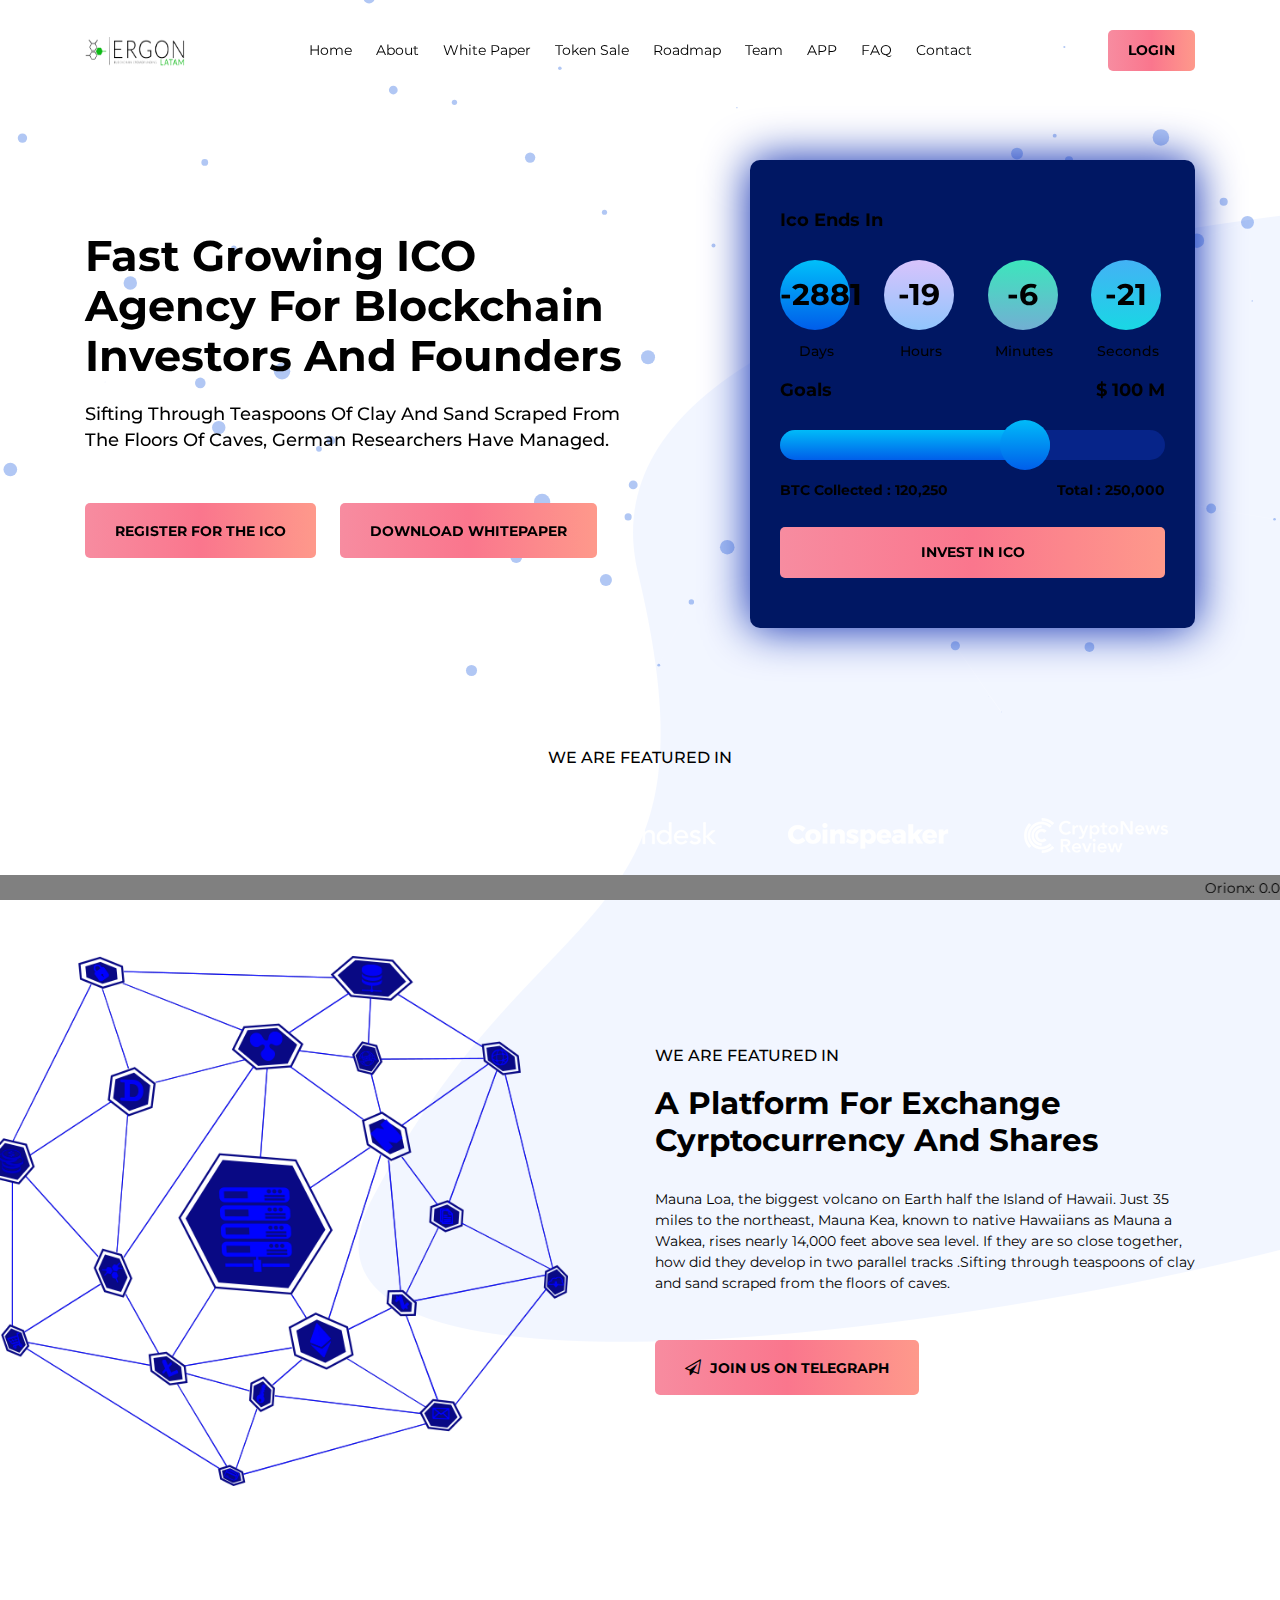
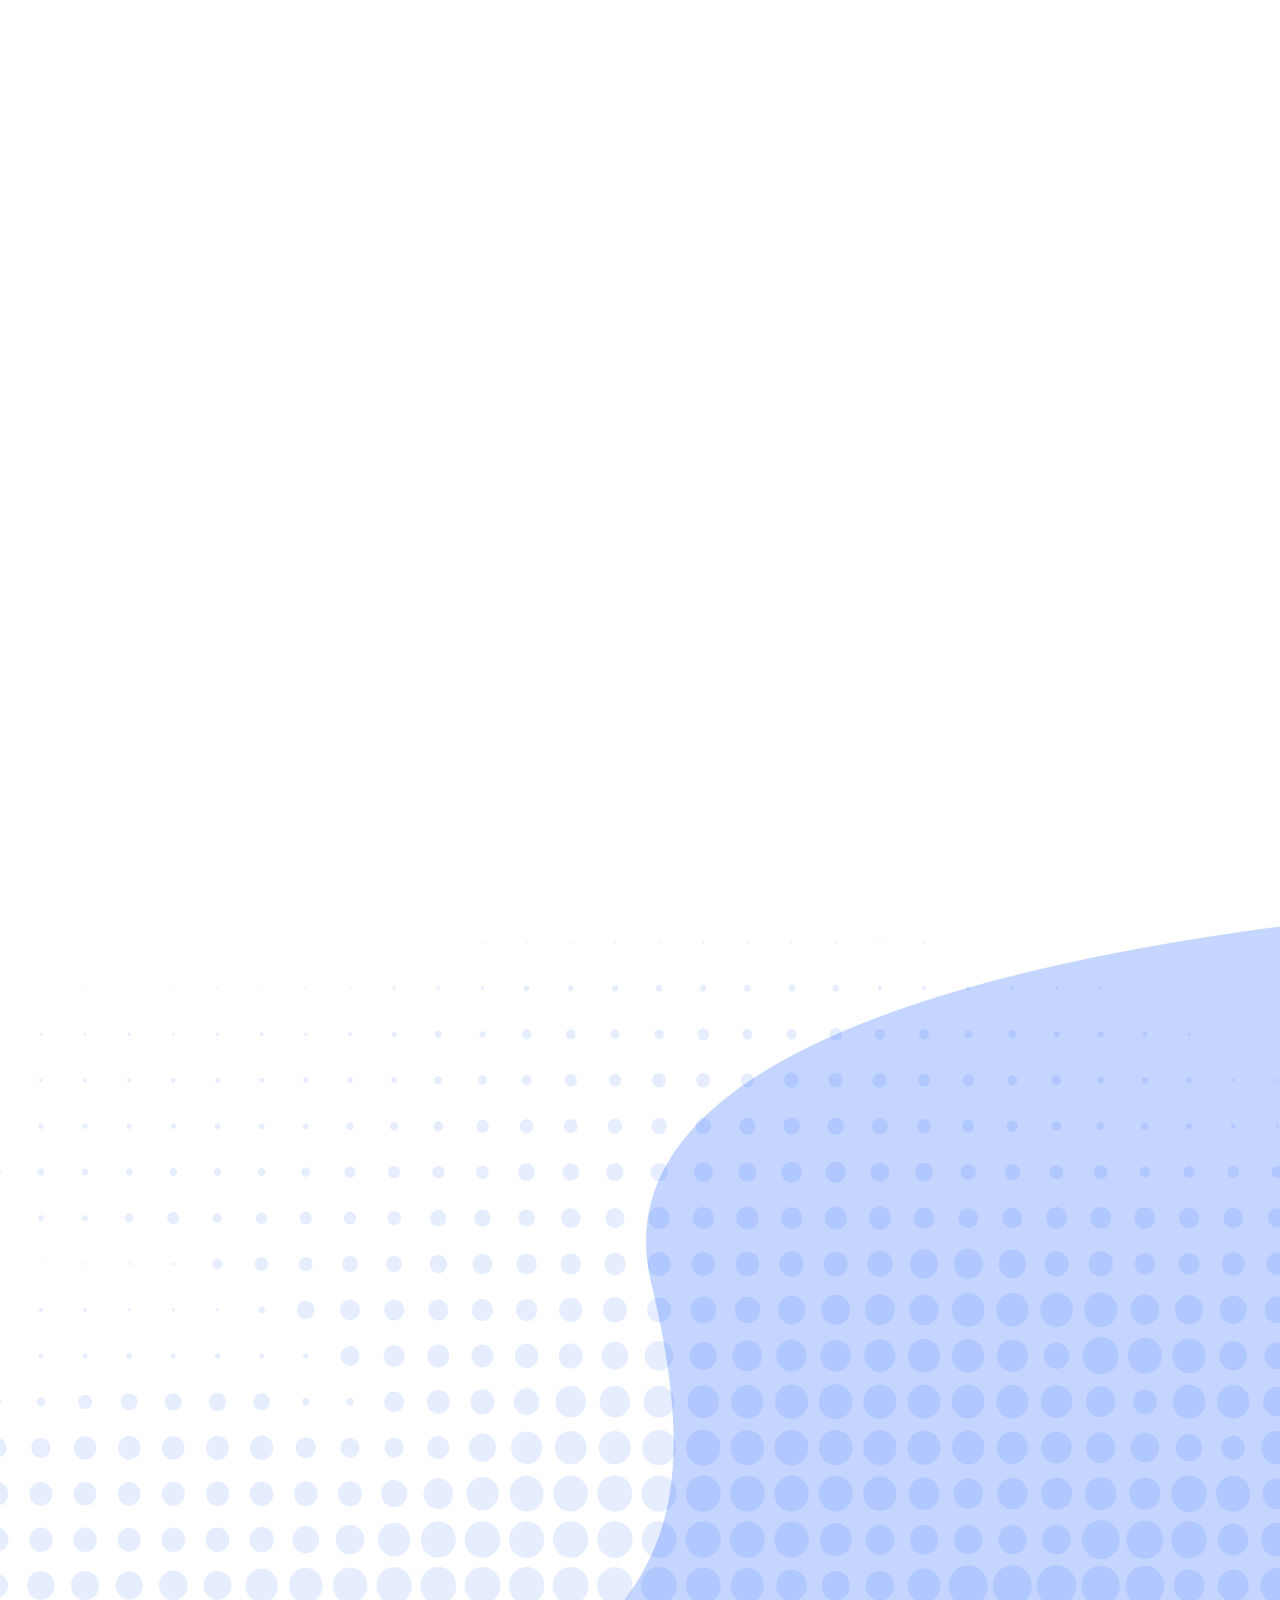
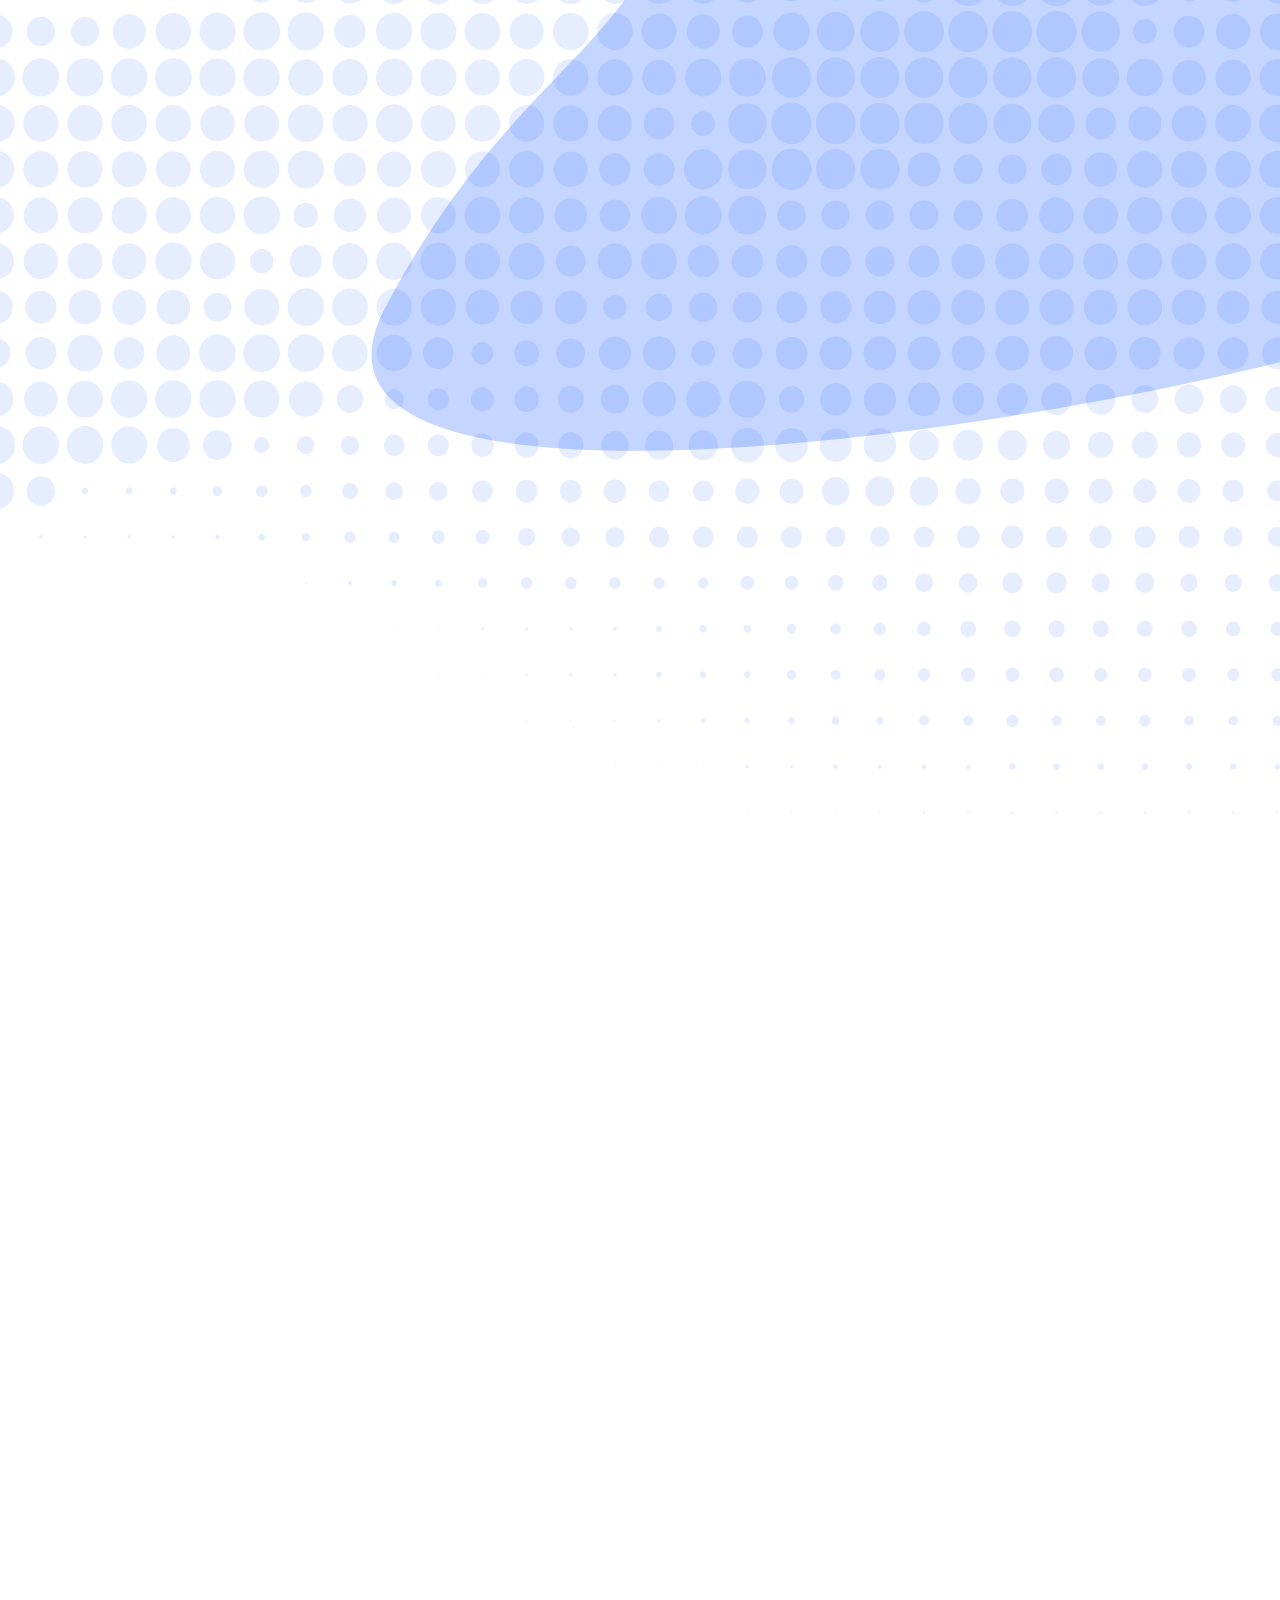
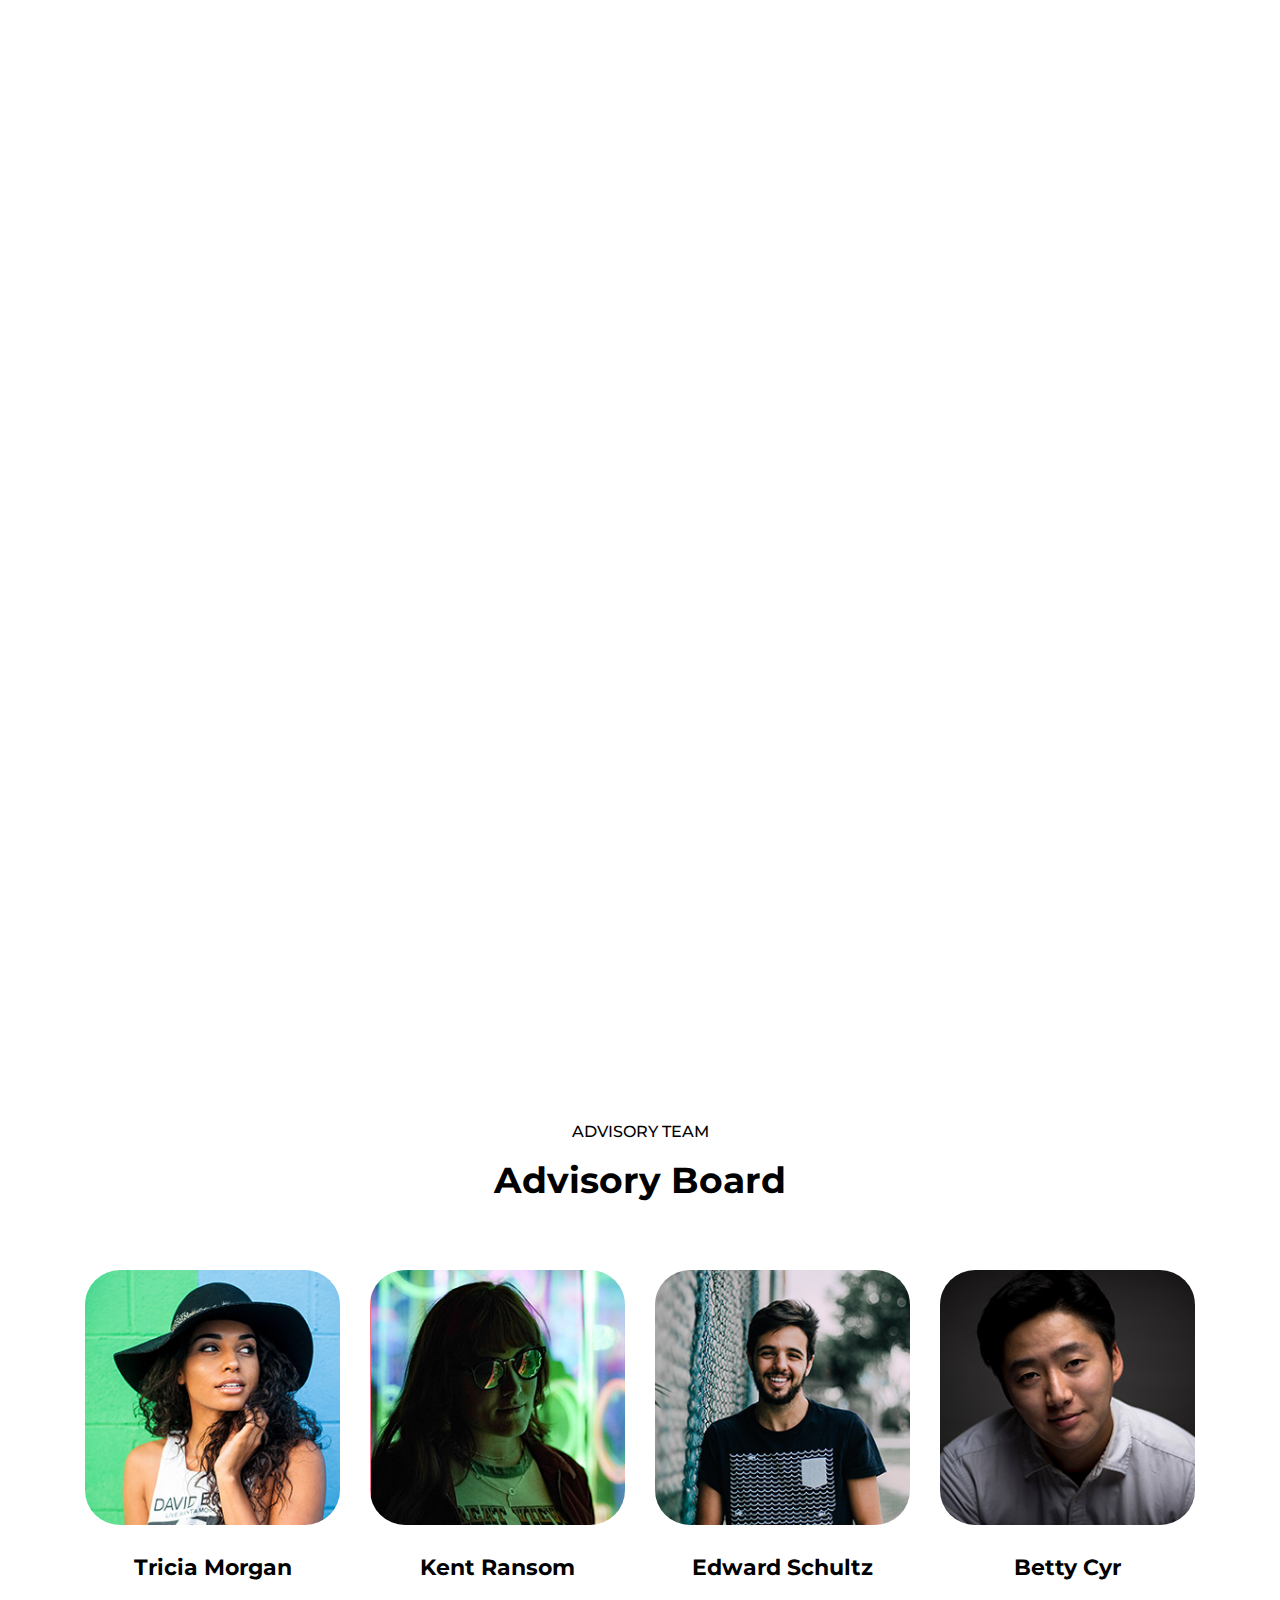
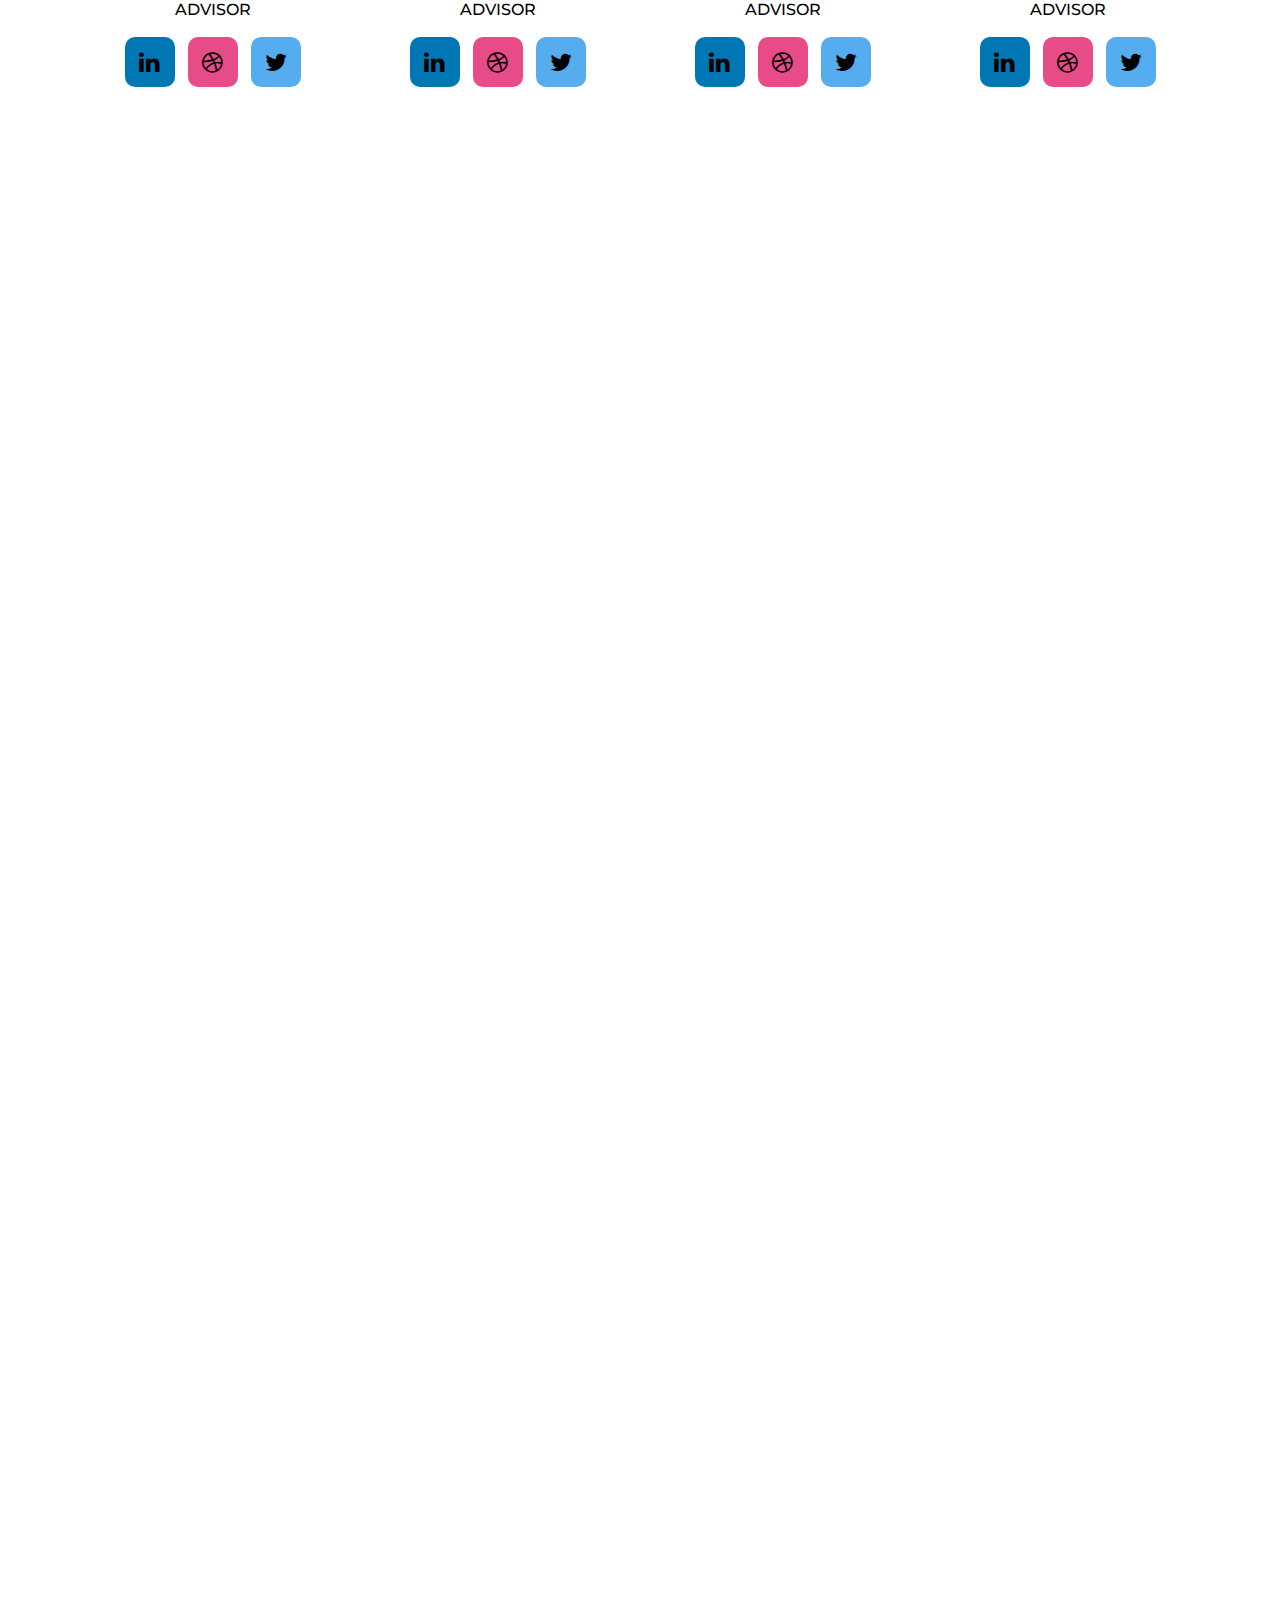
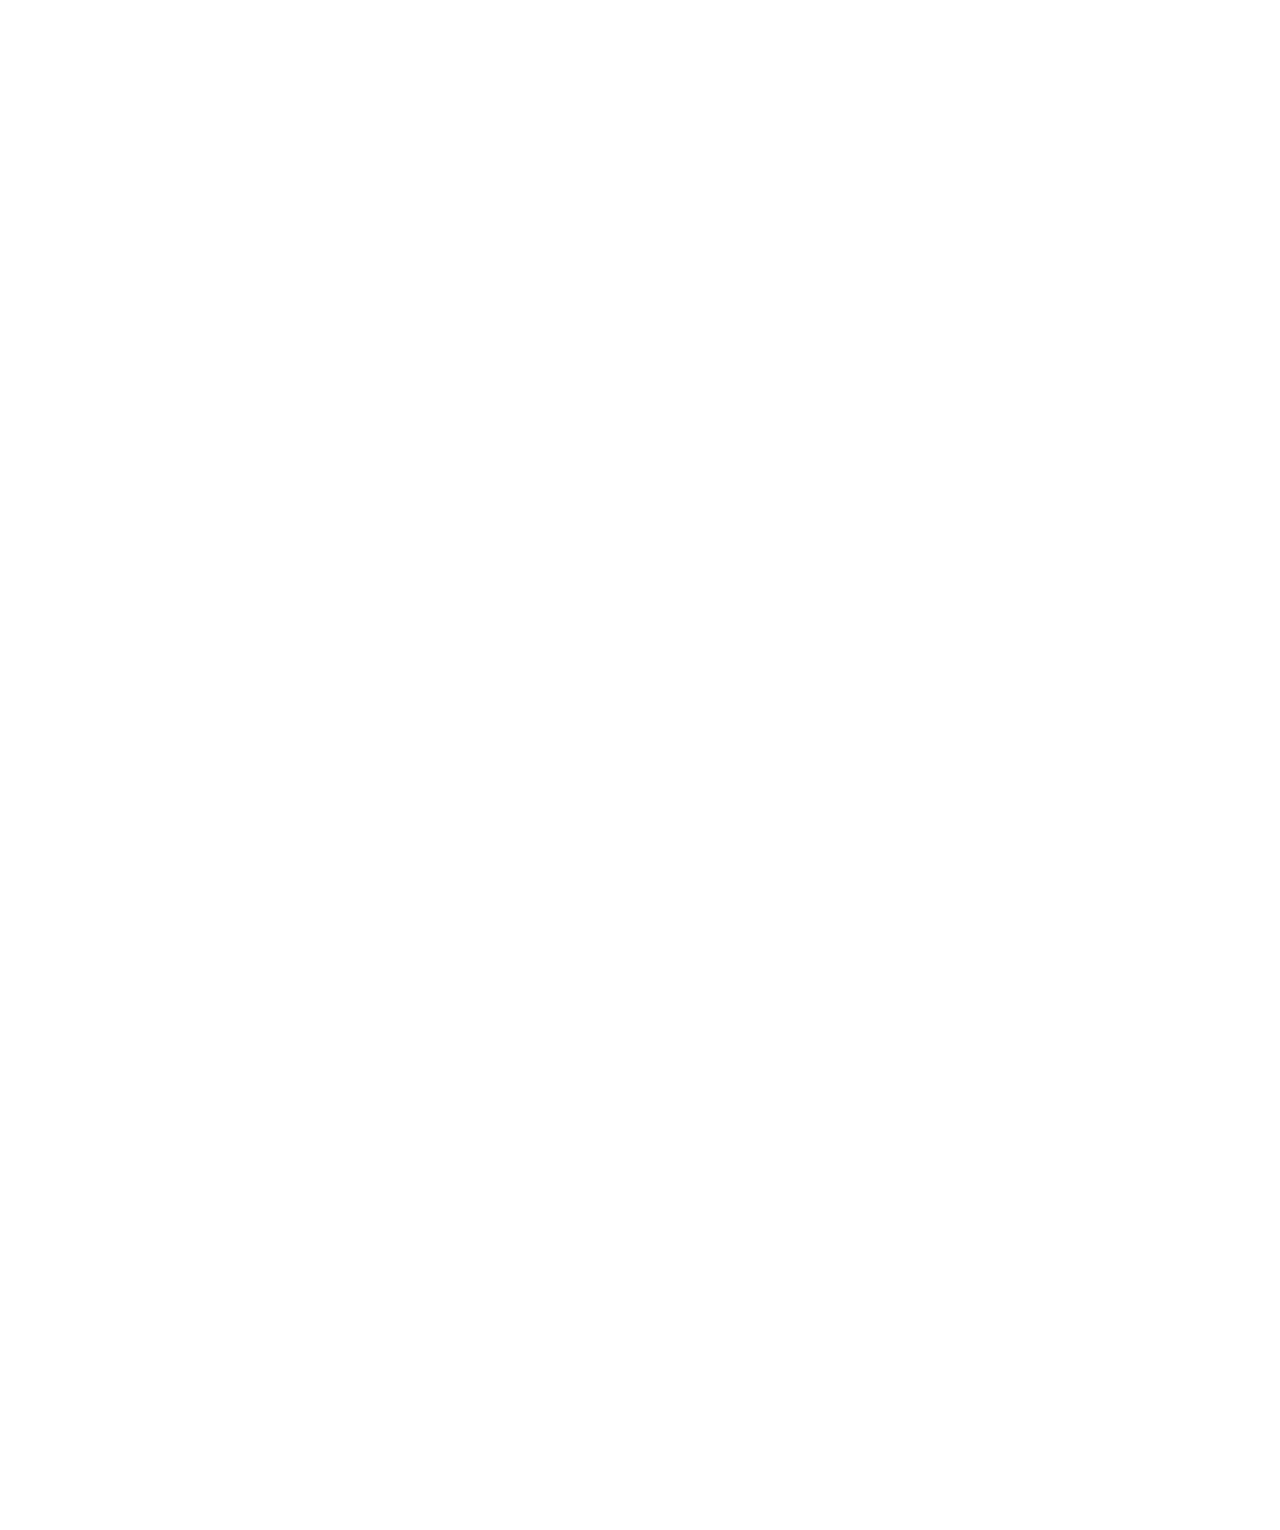
==== commit d10157fc: "marque" ====
--- a/index.html
+++ b/index.html
@@ -28,6 +28,43 @@
     <link rel="stylesheet" href="assets/css/responsive.css">
   </head>
   <body>
+    <div id="markee">
+        <marquee behavior="" direction="">
+            <!-- EXCHANGE INFO -->
+        <span id="space">
+            <span>Orionx: </span>
+            <span id="orionxPrice">0.00000000 <span class="percentPriceUp">(0.00%)</span></span>
+            <i id="orionxArrow" class="fa fa-arrow-up"></i>
+        </span>
+        <span id="space">
+            <span>Kompler: </span>
+            <span id="komplerPrice">0.00009800 <span class="percentPriceUp">(+0.00%)</span></span>
+            <i id="komplerArrow" class="fa fa-arrow-up"></i>
+        </span>
+        <span id="space">
+            <span>Crex24: </span> 
+            <span id="crexPrice">0.000025 <span class="percentPriceUp">(+0.08%)</span></span>
+            <i id="crexArrow" class="fa fa-arrow-up"></i>
+        </span>
+
+
+        <!-- LUKA INFO -->
+        <span id="space">
+            <span>Total LuKas in the Network: </span>
+            <span id="totalLuka">2706927.38</span>
+        </span>
+        <span id="space">
+            <span>Blockchain Height: </span>
+            <span id="heightLuka">177840</span>
+        </span>
+        <span id="space">
+            <span>Transaction Count: </span>
+            <span id="totalTX">40123</span>
+        </span>
+
+        <!-- GITHUB INFO -->
+        </marquee>
+    </div>
     <!--header area start-->
     <div class="header-area wow fadeInDown header-absolate" id="nav" data-0="position:fixed;" data-top-top="position:fixed;top:0;" data-edge-strategy="set">
         <div class="container">
--- a/style.css
+++ b/style.css
@@ -316,6 +316,17 @@
   display: inline-block;
 }
 
+#markee{
+  position:absolute;
+  bottom: 0;
+  width: 100%;
+  height: 25px;
+  background: gray;
+  padding-top: 3px;
+  position: fixed;
+  z-index: 99999999;
+}
+
 .about-mid-text h1 {
   font-size: 31px;
   text-transform: capitalize;
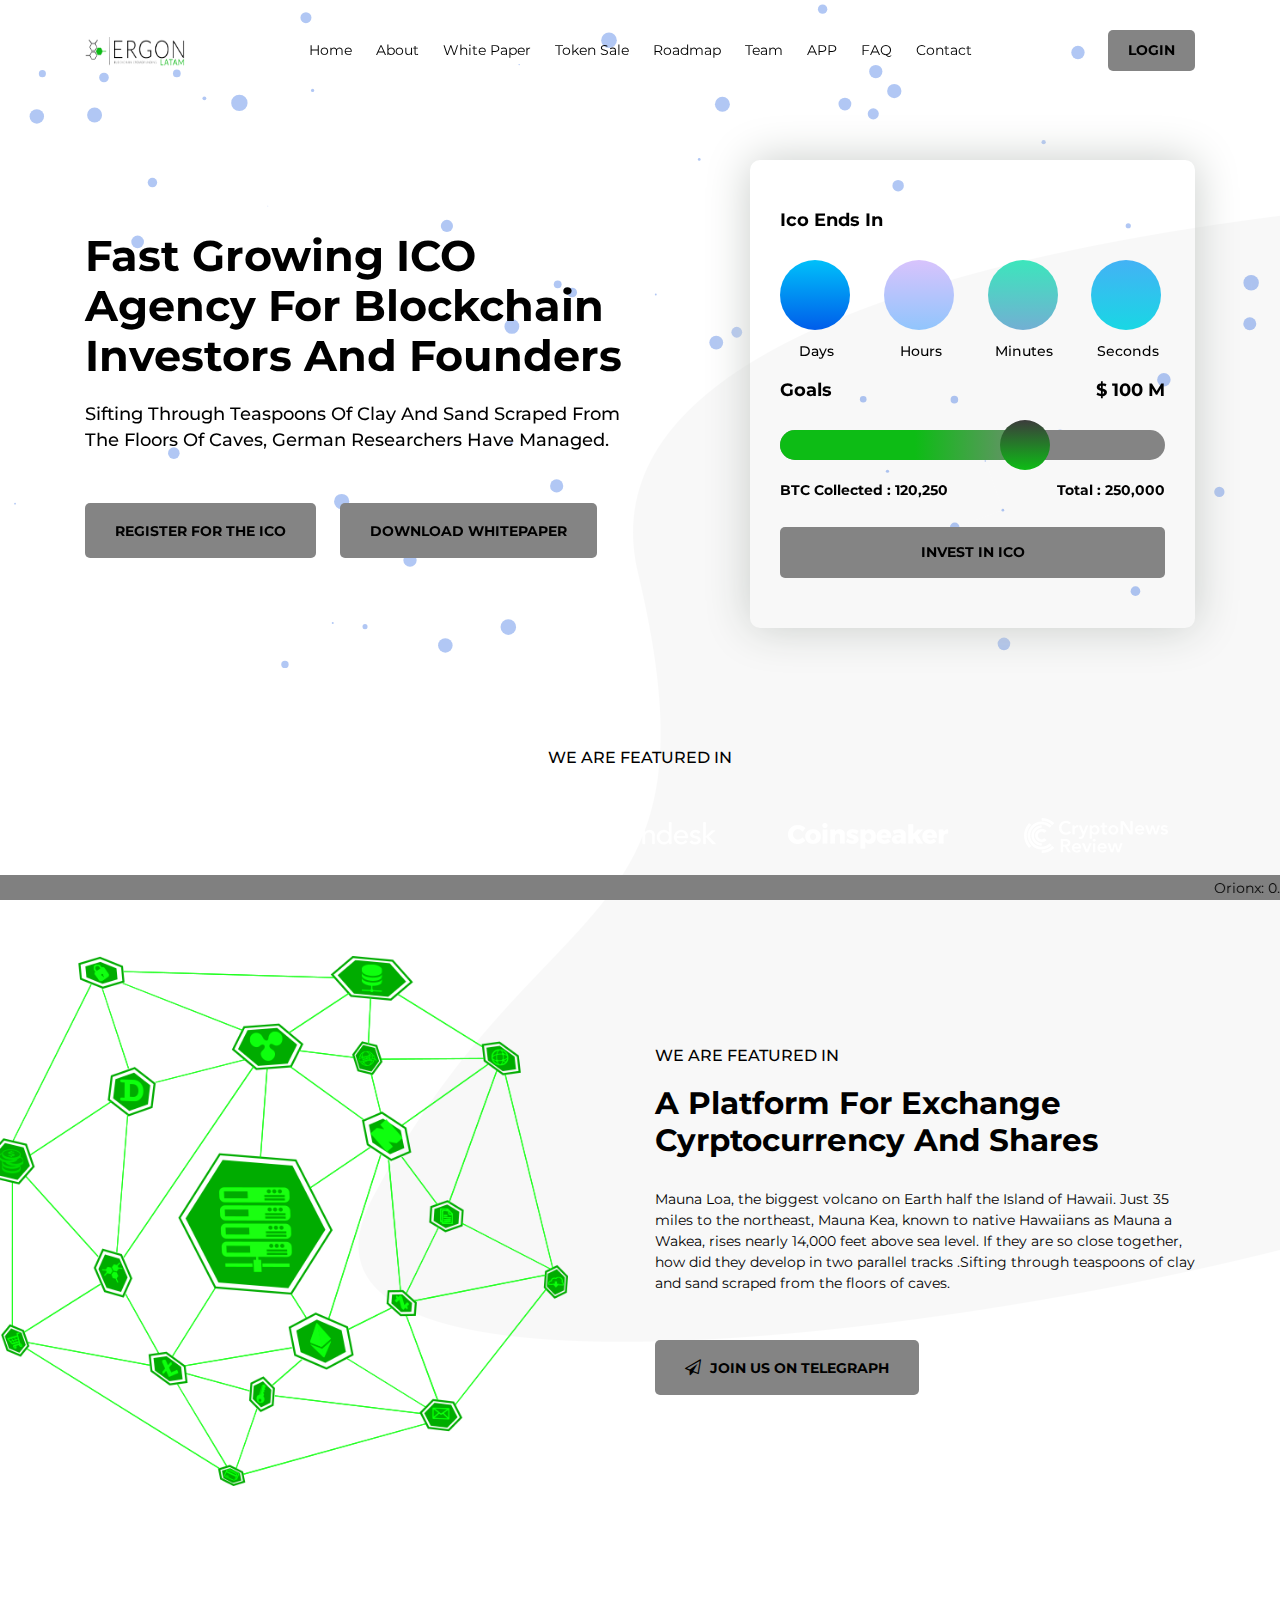
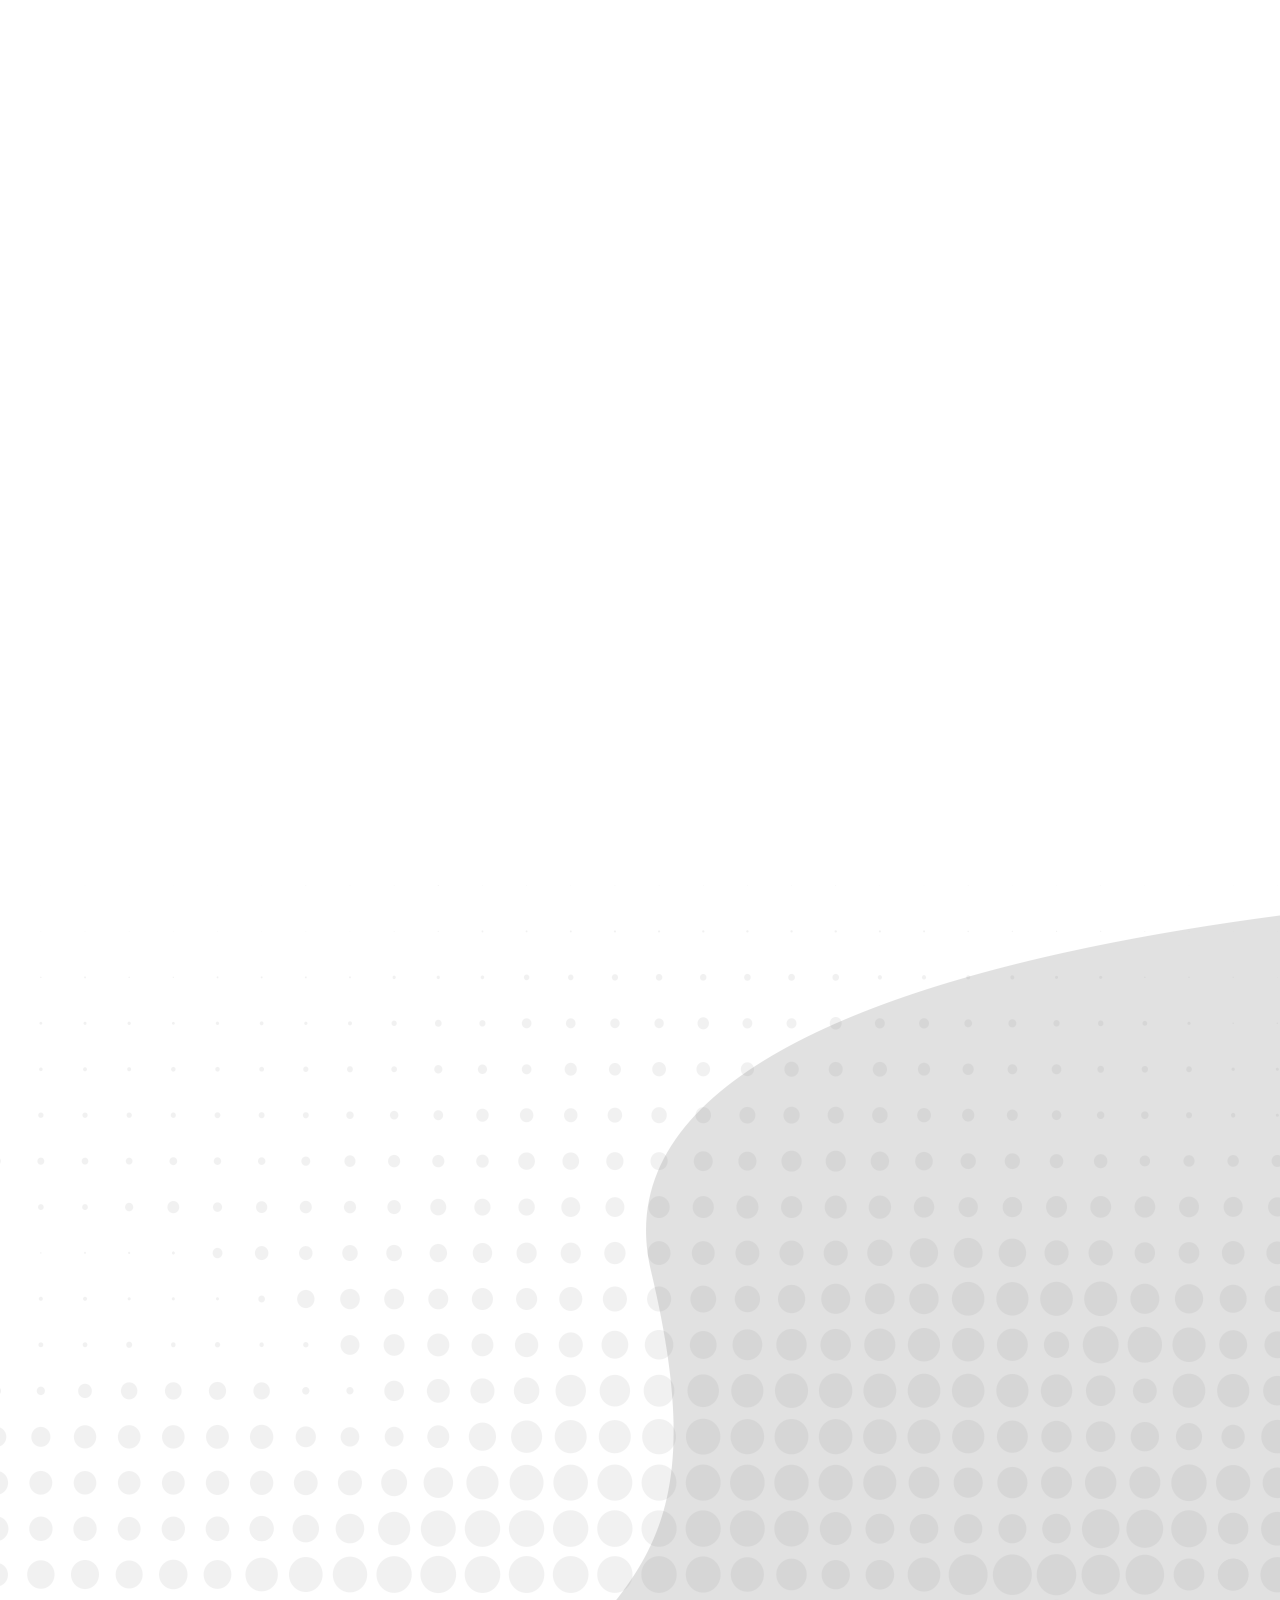
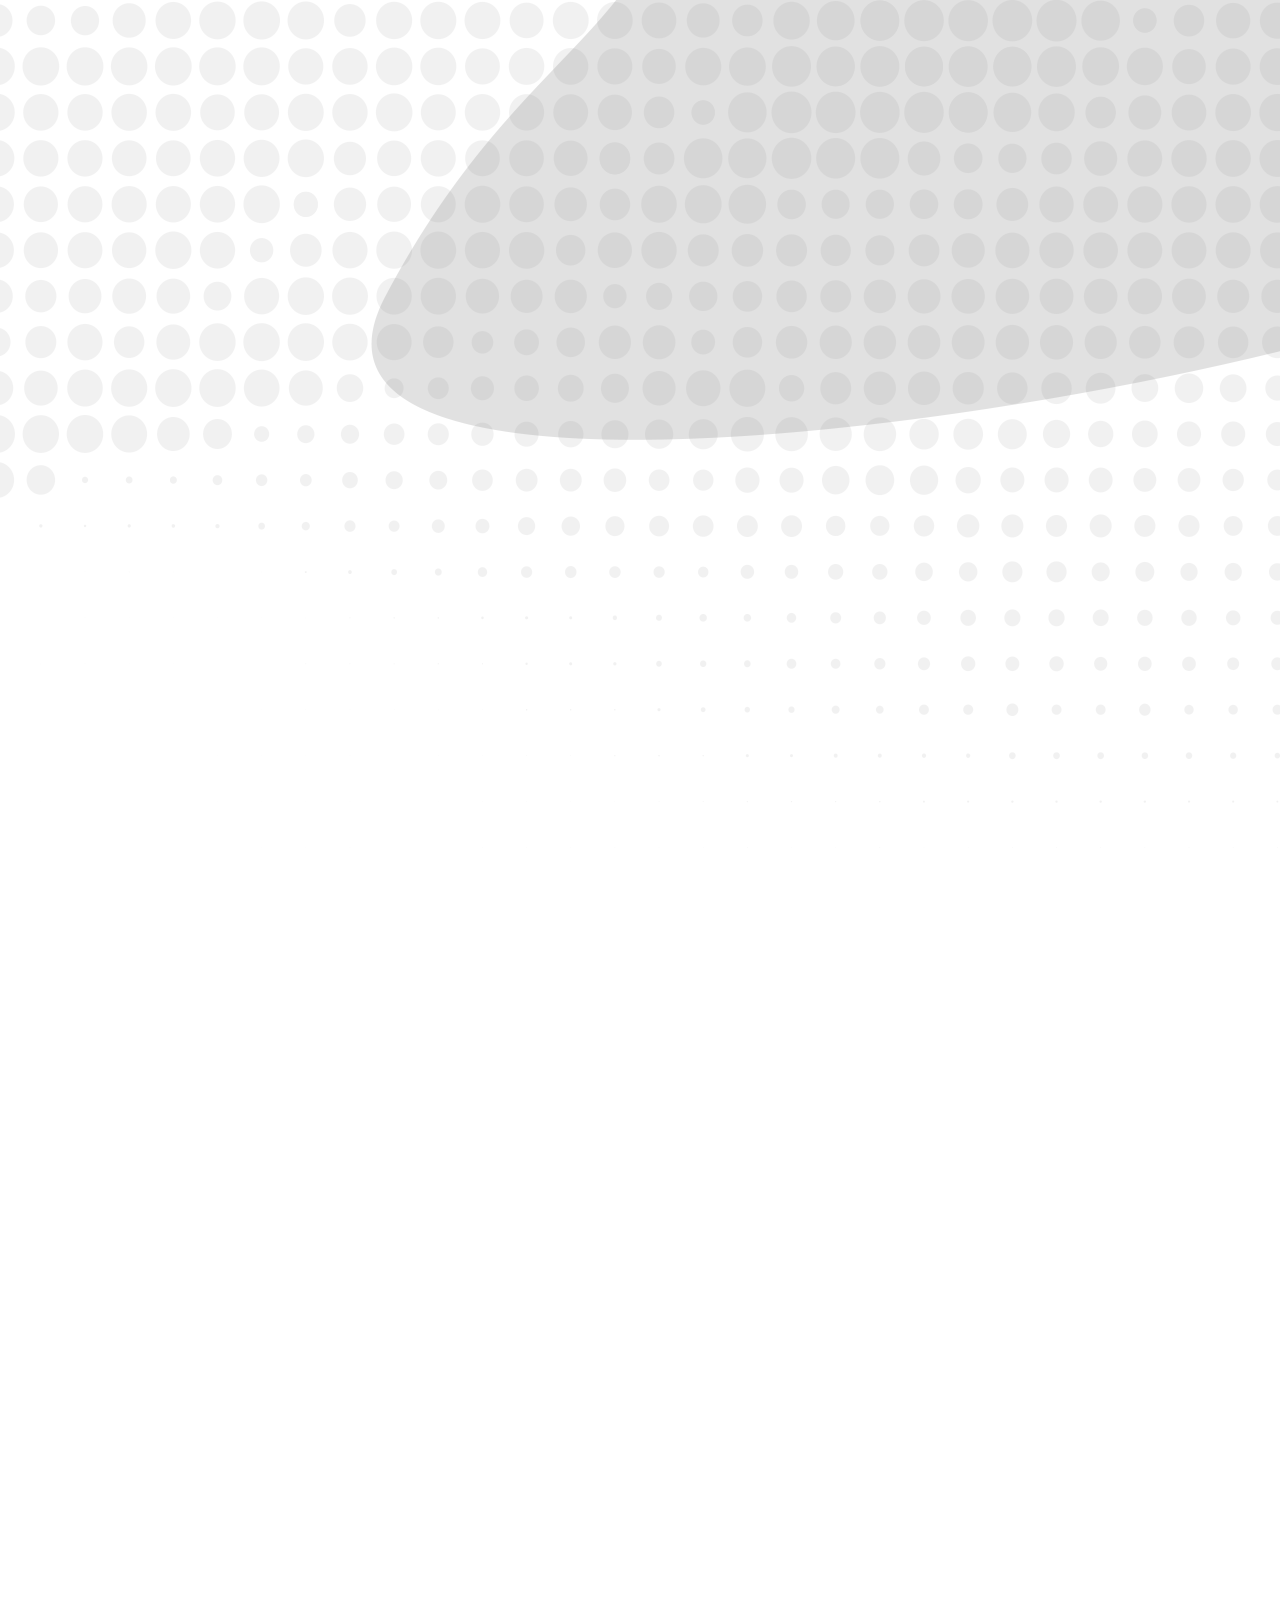
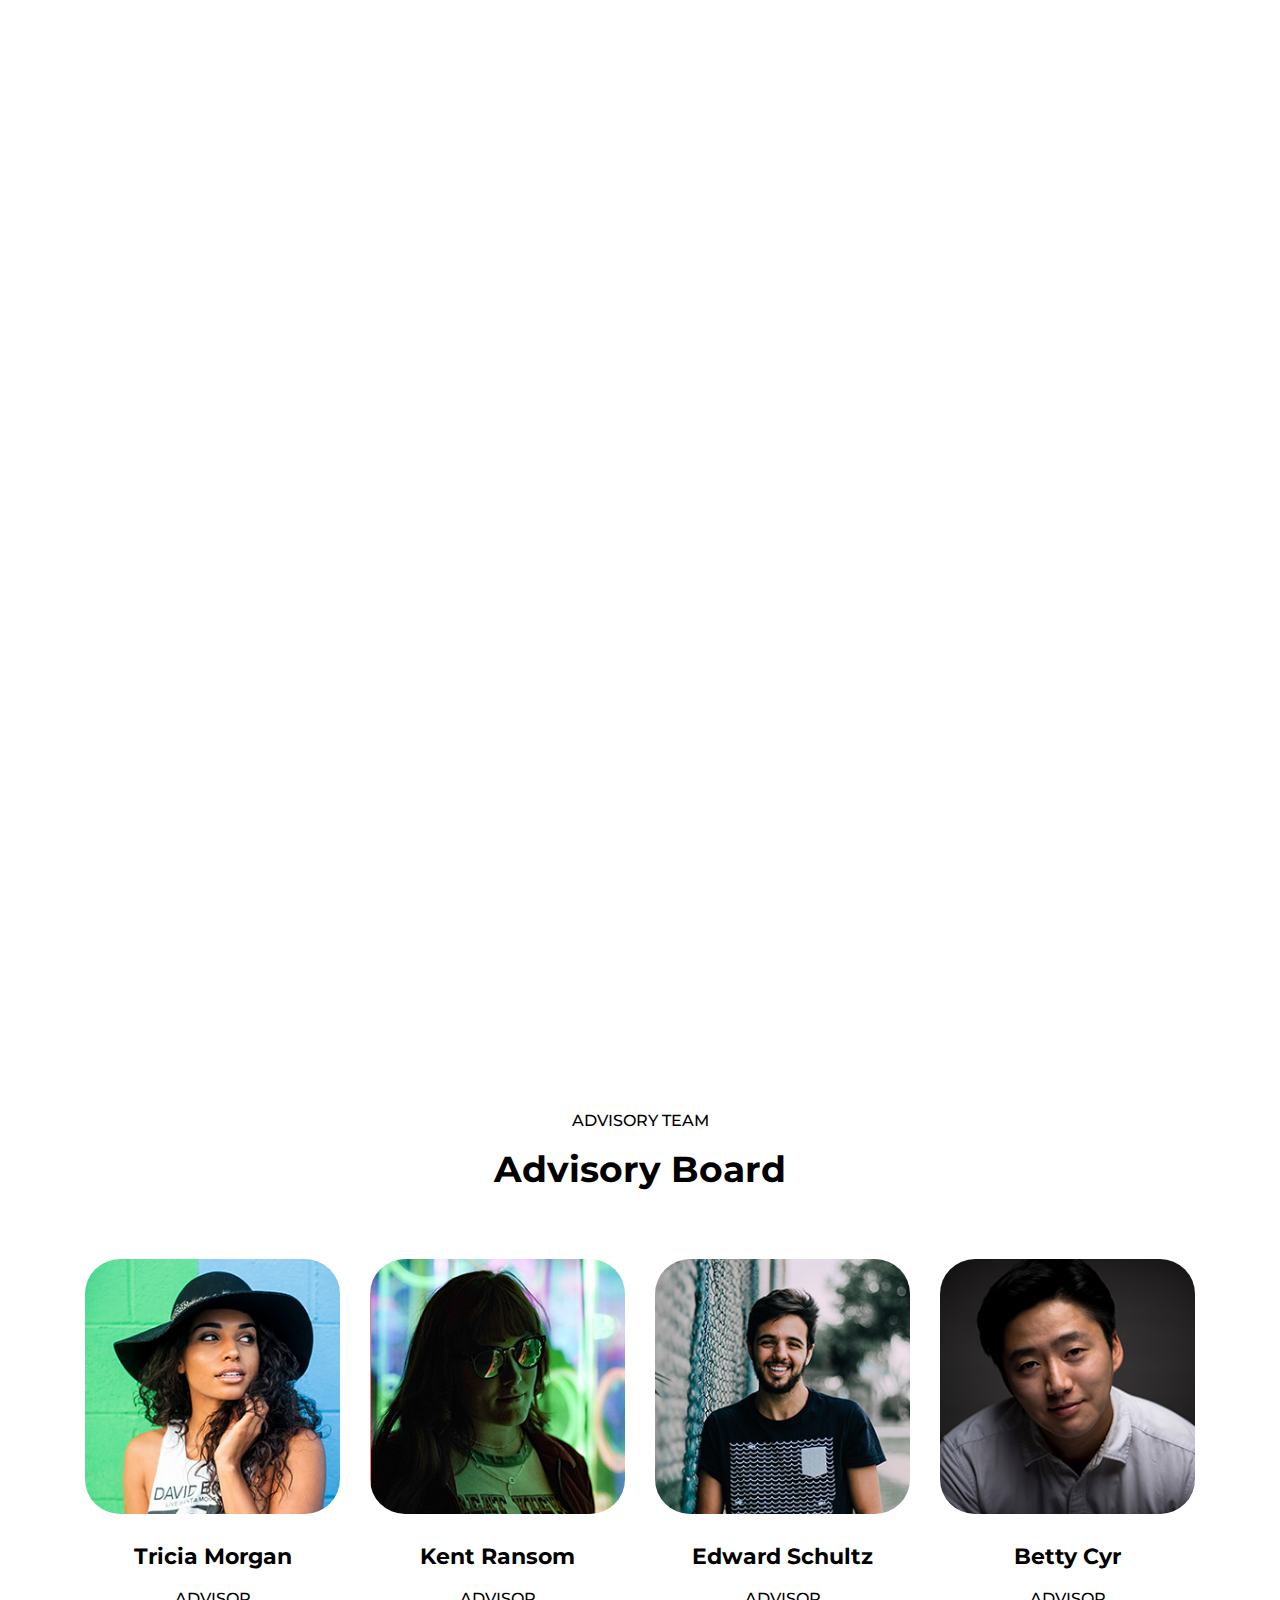
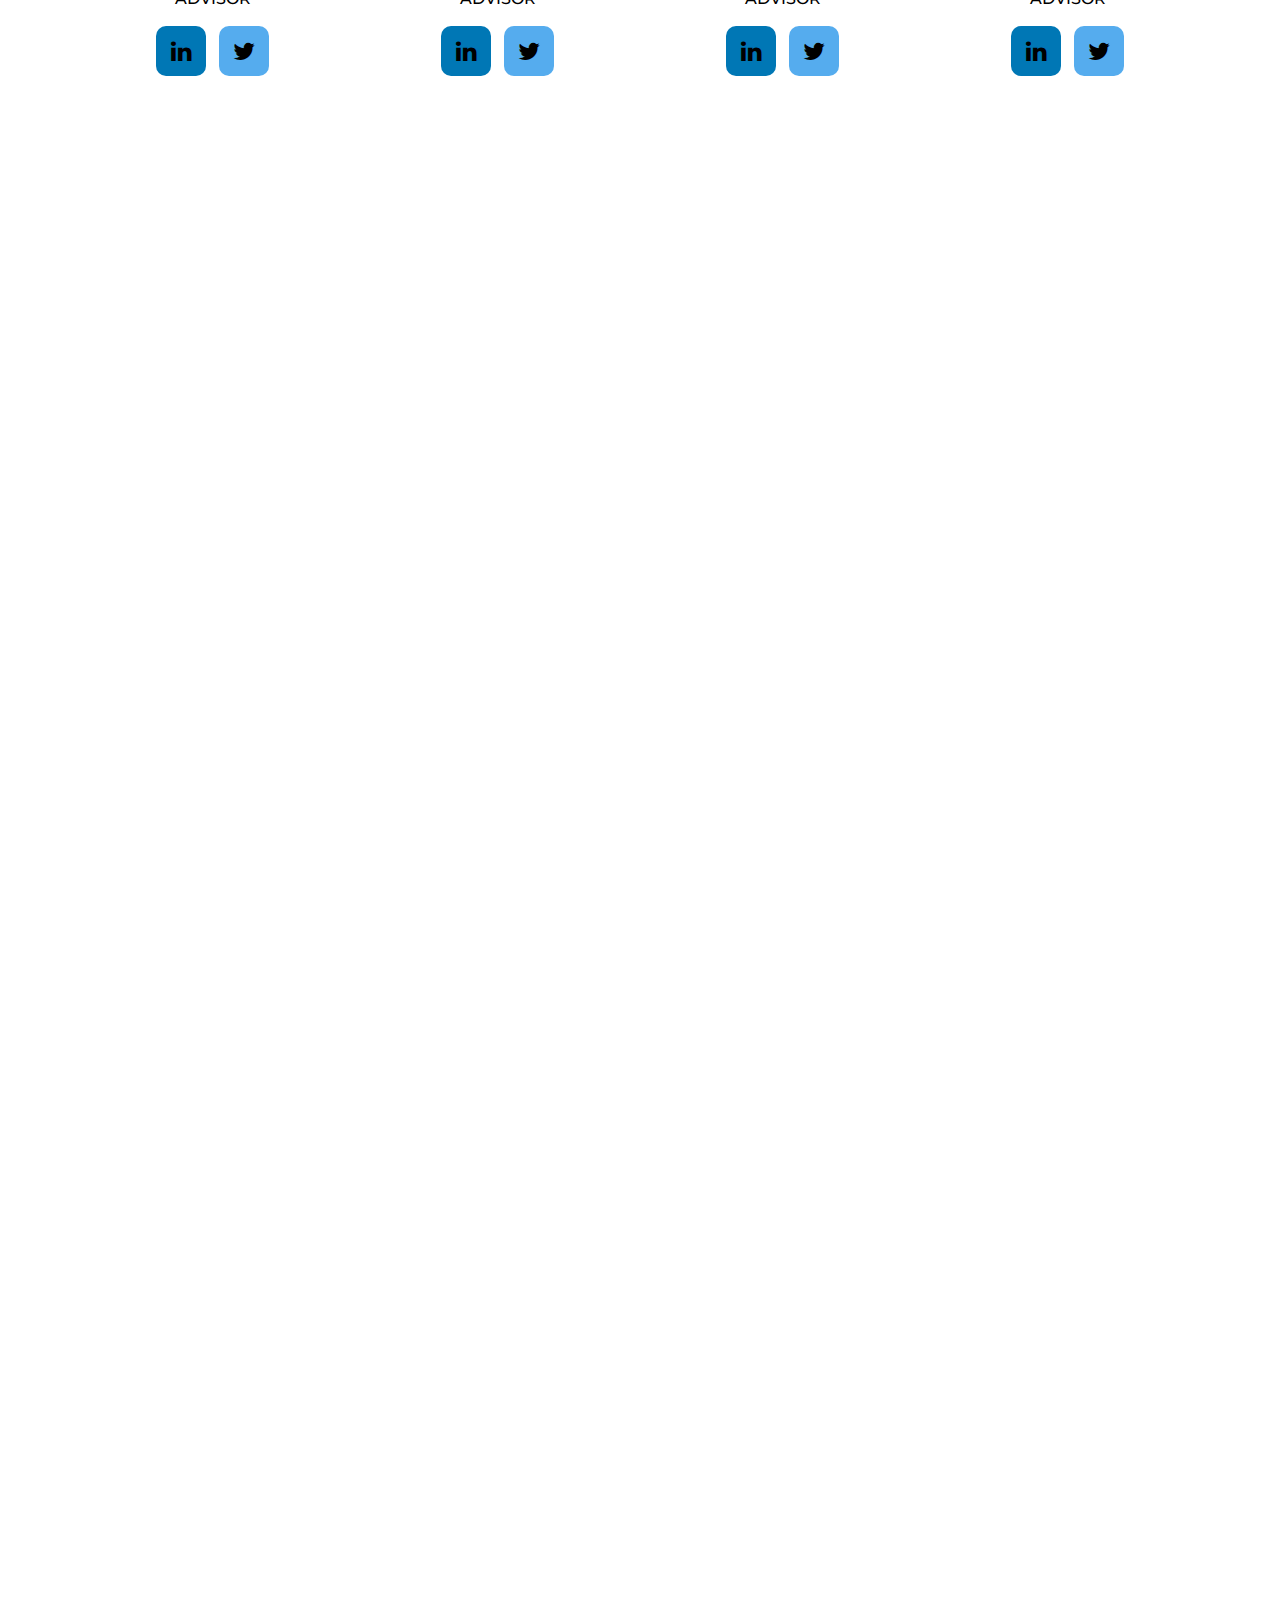
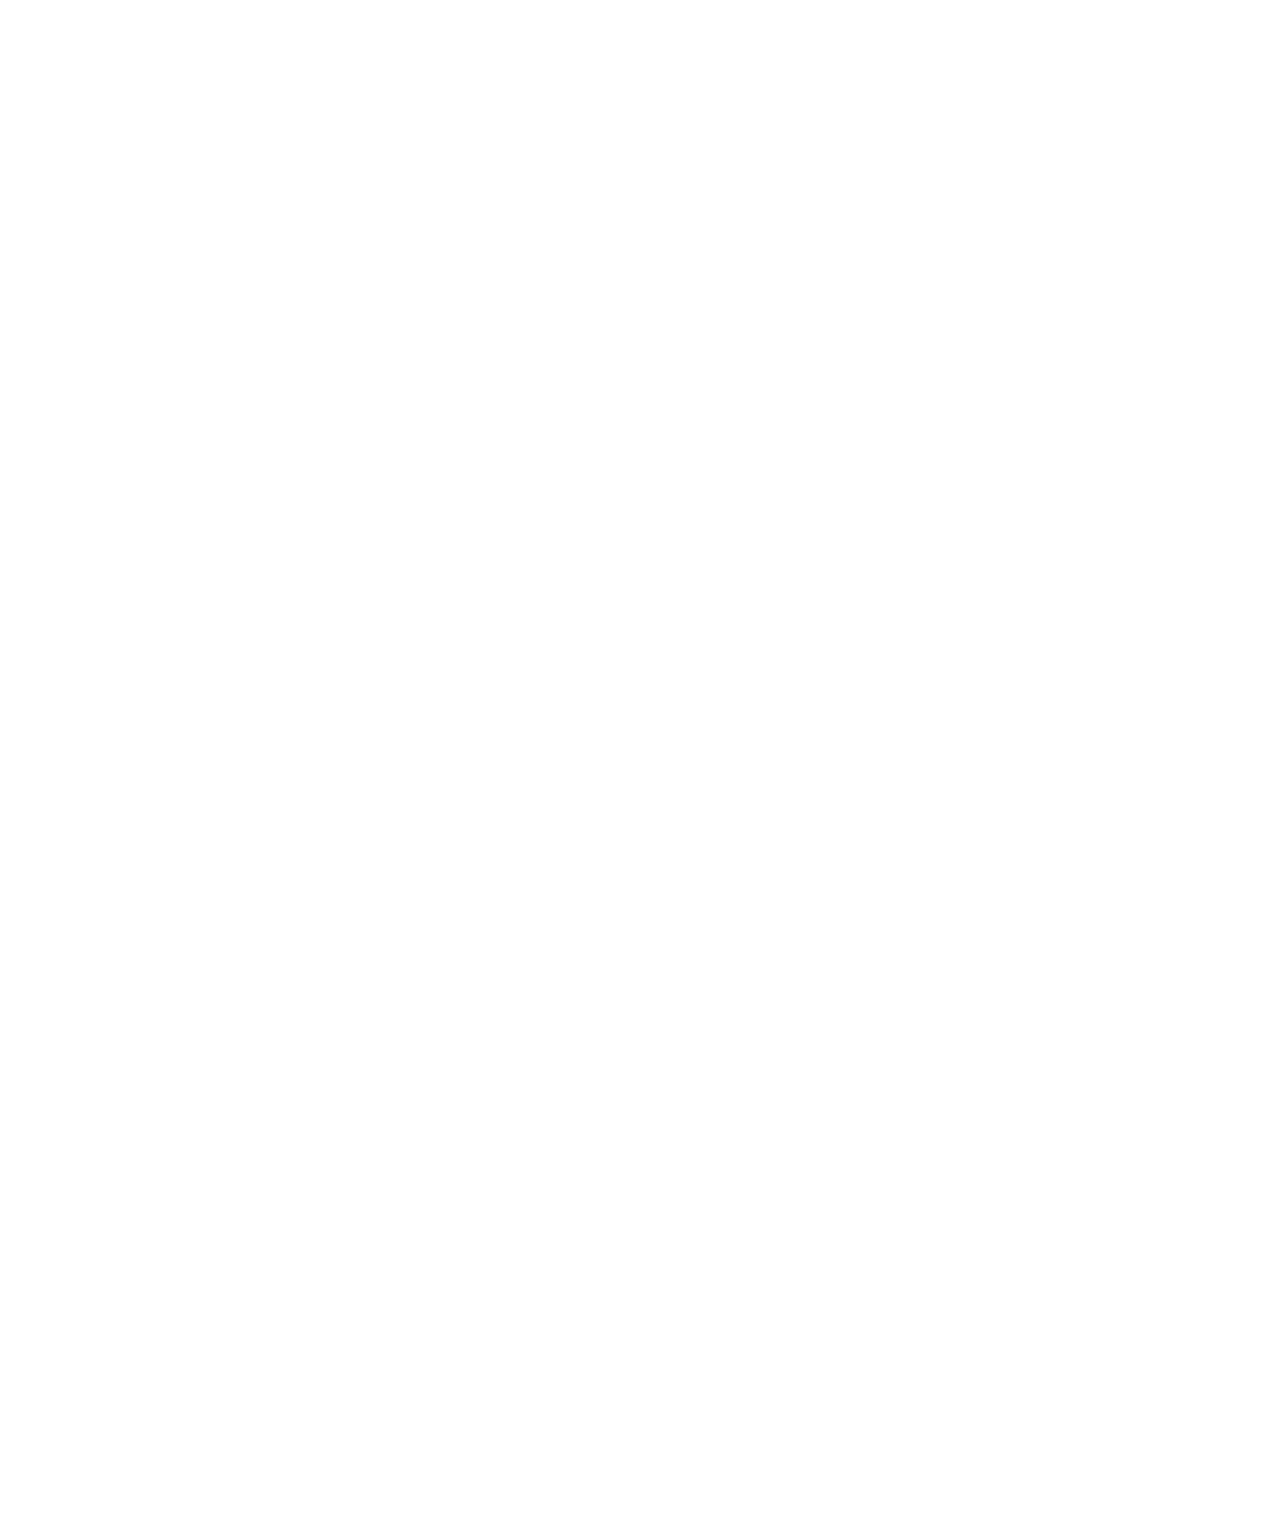
==== commit a9124be2: "update" ====
--- a/index.html
+++ b/index.html
@@ -1,5 +1,5 @@
 <!doctype html>
-<html lang="en">
+<html lang="es">
   <head>
     <title>Cyptian</title>
     <!-- Required meta tags -->
@@ -329,7 +329,7 @@
                     <div class="heading">
                         <h5>Whitepaper</h5>
                         <div class="space-10"></div>
-                        <h1>Download Documentation</h1>
+                        <h1>Descarga de Documentación</h1>
                     </div>
                     <div class="space-60"></div>
                 </div>
@@ -351,11 +351,12 @@
                             <img src="assets/img/flag-2.png" alt="">
                         </div>
                         <button class="single-document-text">
-                            <span>Spanish</span>
+                            <span>Español</span>
                         </button>
                     </div>
                 </div>
-                <div class="col-6 col-lg">
+                <!--
+                              <div class="col-6 col-lg">
                     <div class="single-document">
                         <div class="document-flag">
                             <img src="assets/img/flag-3.png" alt="">
@@ -375,6 +376,10 @@
                         </button>
                     </div>
                 </div>
+                
+                
+                   <!--Documentation area end-->
+                
                 <div class="col-6 col-lg">
                     <div class="single-document">
                         <div class="document-flag">
@@ -608,7 +613,7 @@
                             <div class="single-team-social">
                                 <ul>
                                     <li><a class="ico-1" href="#"><i class="fa fa-linkedin"></i></a></li>
-                                    <li><a class="ico-2" href="#"><i class="fa fa-dribbble"></i></a></li>
+                                    
                                     <li><a class="ico-3" href="#"><i class="fa fa-twitter "></i></a></li>
                                 </ul>
                             </div>
@@ -629,7 +634,7 @@
                             <div class="single-team-social">
                                 <ul>
                                     <li><a class="ico-1" href="#"><i class="fa fa-linkedin"></i></a></li>
-                                    <li><a class="ico-2" href="#"><i class="fa fa-dribbble"></i></a></li>
+                                    
                                     <li><a class="ico-3" href="#"><i class="fa fa-twitter "></i></a></li>
                                 </ul>
                             </div>
@@ -650,7 +655,7 @@
                             <div class="single-team-social">
                                 <ul>
                                     <li><a class="ico-1" href="#"><i class="fa fa-linkedin"></i></a></li>
-                                    <li><a class="ico-2" href="#"><i class="fa fa-dribbble"></i></a></li>
+                                    
                                     <li><a class="ico-3" href="#"><i class="fa fa-twitter "></i></a></li>
                                 </ul>
                             </div>
@@ -671,7 +676,7 @@
                             <div class="single-team-social">
                                 <ul>
                                     <li><a class="ico-1" href="#"><i class="fa fa-linkedin"></i></a></li>
-                                    <li><a class="ico-2" href="#"><i class="fa fa-dribbble"></i></a></li>
+                                    
                                     <li><a class="ico-3" href="#"><i class="fa fa-twitter "></i></a></li>
                                 </ul>
                             </div>
@@ -708,7 +713,7 @@
                             <div class="single-team-social">
                                 <ul>
                                     <li><a class="ico-1" href="#"><i class="fa fa-linkedin"></i></a></li>
-                                    <li><a class="ico-2" href="#"><i class="fa fa-dribbble"></i></a></li>
+                                    
                                     <li><a class="ico-3" href="#"><i class="fa fa-twitter "></i></a></li>
                                 </ul>
                             </div>
@@ -729,7 +734,7 @@
                             <div class="single-team-social">
                                 <ul>
                                     <li><a class="ico-1" href="#"><i class="fa fa-linkedin"></i></a></li>
-                                    <li><a class="ico-2" href="#"><i class="fa fa-dribbble"></i></a></li>
+                                    
                                     <li><a class="ico-3" href="#"><i class="fa fa-twitter "></i></a></li>
                                 </ul>
                             </div>
@@ -750,7 +755,7 @@
                             <div class="single-team-social">
                                 <ul>
                                     <li><a class="ico-1" href="#"><i class="fa fa-linkedin"></i></a></li>
-                                    <li><a class="ico-2" href="#"><i class="fa fa-dribbble"></i></a></li>
+                                    
                                     <li><a class="ico-3" href="#"><i class="fa fa-twitter "></i></a></li>
                                 </ul>
                             </div>
@@ -771,7 +776,7 @@
                             <div class="single-team-social">
                                 <ul>
                                     <li><a class="ico-1" href="#"><i class="fa fa-linkedin"></i></a></li>
-                                    <li><a class="ico-2" href="#"><i class="fa fa-dribbble"></i></a></li>
+                                    
                                     <li><a class="ico-3" href="#"><i class="fa fa-twitter "></i></a></li>
                                 </ul>
                             </div>
@@ -1198,12 +1203,10 @@
                             <li>
                             <a class="google-plus" href="#"><i class="fa fa-google-plus"></i></a> </li>
                             <li><a class="linkedin" href="#"><i class="fa fa-linkedin"></i></a></li>
-                            <li><a class="dribbble" href="#"><i class="fa fa-dribbble"></i></a></li>
-                            <li><a class="github" href="#"><i class="fa fa-github"></i></a></li>
-                            <li><a class="behance" href="#"><i class="fa fa-behance"></i></a></li>
+                            <li><a class="facebook" href="#"><i class="fa fa-facebook"></i></a></li>
                             <li><a class="youtube" href="#"><i class="fa fa-youtube"></i></a></li>
                             <li><a class="twitter" href="#"><i class="fa fa-twitter"></i></a></li>
-                            <li><a class="flickr" href="#"><i class="fa fa-flickr"></i></a></li>
+                            
                         </ul>
                     </div>
                 </div>
@@ -1224,7 +1227,7 @@
                             <p>Swimming hundreds of feet beneath the ocean’s surface in many parts of the world are prolific architects called giant larvaceans. </p>
                             <div class="space-10"></div>
                             <p><!-- Link back to Colorlib can't be removed. Template is licensed under CC BY 3.0. -->
-Copyright &copy;<script>document.write(new Date().getFullYear());</script> All rights reserved | This template is made with <i class="fa fa-heart-o" aria-hidden="true"></i> by <a href="https://colorlib.com" target="_blank">Colorlib</a>
+Copyright &copy;<script>document.write(new Date().getFullYear());</script> Todos los Derechos Reservados | Esta Página Web esta hecha   por <a href="https://cyrax.cl" target="_blank">Cyrax Chile</a>
 <!-- Link back to Colorlib can't be removed. Template is licensed under CC BY 3.0. -->
 </p>
                         </div>
--- a/assets/css/animation.css
+++ b/assets/css/animation.css
@@ -71,7 +71,7 @@
     background: #73e080;
 }
 .demo-list .demo-wp {
-    background: #64accf;
+    background: green;
 	height:52px;
 	line-height:38px;
 }
--- a/assets/css/material-design-iconic-font.min.css
+++ b/assets/css/material-design-iconic-font.min.css
@@ -1 +1 @@
-@font-face{font-family:Material-Design-Iconic-Font;src:url(../fonts/Material-Design-Iconic-Font.woff2?v=2.2.0) format('woff2'),url(../fonts/Material-Design-Iconic-Font.woff?v=2.2.0) format('woff'),url(../fonts/Material-Design-Iconic-Font.ttf?v=2.2.0) format('truetype')}.zmdi{display:inline-block;font:normal normal normal 14px/1 'Material-Design-Iconic-Font';font-size:inherit;text-rendering:auto;-webkit-font-smoothing:antialiased;-moz-osx-font-smoothing:grayscale}.zmdi-hc-lg{font-size:1.33333333em;line-height:.75em;vertical-align:-15%}.zmdi-hc-2x{font-size:2em}.zmdi-hc-3x{font-size:3em}.zmdi-hc-4x{font-size:4em}.zmdi-hc-5x{font-size:5em}.zmdi-hc-fw{width:1.28571429em;text-align:center}.zmdi-hc-ul{padding-left:0;margin-left:2.14285714em;list-style-type:none}.zmdi-hc-ul>li{position:relative}.zmdi-hc-li{position:absolute;left:-2.14285714em;width:2.14285714em;top:.14285714em;text-align:center}.zmdi-hc-li.zmdi-hc-lg{left:-1.85714286em}.zmdi-hc-border{padding:.1em .25em;border:solid .1em #9e9e9e;border-radius:2px}.zmdi-hc-border-circle{padding:.1em .25em;border:solid .1em #9e9e9e;border-radius:50%}.zmdi.pull-left{float:left;margin-right:.15em}.zmdi.pull-right{float:right;margin-left:.15em}.zmdi-hc-spin{-webkit-animation:zmdi-spin 1.5s infinite linear;animation:zmdi-spin 1.5s infinite linear}.zmdi-hc-spin-reverse{-webkit-animation:zmdi-spin-reverse 1.5s infinite linear;animation:zmdi-spin-reverse 1.5s infinite linear}@-webkit-keyframes zmdi-spin{0%{-webkit-transform:rotate(0deg);transform:rotate(0deg)}100%{-webkit-transform:rotate(359deg);transform:rotate(359deg)}}@keyframes zmdi-spin{0%{-webkit-transform:rotate(0deg);transform:rotate(0deg)}100%{-webkit-transform:rotate(359deg);transform:rotate(359deg)}}@-webkit-keyframes zmdi-spin-reverse{0%{-webkit-transform:rotate(0deg);transform:rotate(0deg)}100%{-webkit-transform:rotate(-359deg);transform:rotate(-359deg)}}@keyframes zmdi-spin-reverse{0%{-webkit-transform:rotate(0deg);transform:rotate(0deg)}100%{-webkit-transform:rotate(-359deg);transform:rotate(-359deg)}}.zmdi-hc-rotate-90{-webkit-transform:rotate(90deg);-ms-transform:rotate(90deg);transform:rotate(90deg)}.zmdi-hc-rotate-180{-webkit-transform:rotate(180deg);-ms-transform:rotate(180deg);transform:rotate(180deg)}.zmdi-hc-rotate-270{-webkit-transform:rotate(270deg);-ms-transform:rotate(270deg);transform:rotate(270deg)}.zmdi-hc-flip-horizontal{-webkit-transform:scale(-1,1);-ms-transform:scale(-1,1);transform:scale(-1,1)}.zmdi-hc-flip-vertical{-webkit-transform:scale(1,-1);-ms-transform:scale(1,-1);transform:scale(1,-1)}.zmdi-hc-stack{position:relative;display:inline-block;width:2em;height:2em;line-height:2em;vertical-align:middle}.zmdi-hc-stack-1x,.zmdi-hc-stack-2x{position:absolute;left:0;width:100%;text-align:center}.zmdi-hc-stack-1x{line-height:inherit}.zmdi-hc-stack-2x{font-size:2em}.zmdi-hc-inverse{color:#fff}.zmdi-3d-rotation:before{content:'\f101'}.zmdi-airplane-off:before{content:'\f102'}.zmdi-airplane:before{content:'\f103'}.zmdi-album:before{content:'\f104'}.zmdi-archive:before{content:'\f105'}.zmdi-assignment-account:before{content:'\f106'}.zmdi-assignment-alert:before{content:'\f107'}.zmdi-assignment-check:before{content:'\f108'}.zmdi-assignment-o:before{content:'\f109'}.zmdi-assignment-return:before{content:'\f10a'}.zmdi-assignment-returned:before{content:'\f10b'}.zmdi-assignment:before{content:'\f10c'}.zmdi-attachment-alt:before{content:'\f10d'}.zmdi-attachment:before{content:'\f10e'}.zmdi-audio:before{content:'\f10f'}.zmdi-badge-check:before{content:'\f110'}.zmdi-balance-wallet:before{content:'\f111'}.zmdi-balance:before{content:'\f112'}.zmdi-battery-alert:before{content:'\f113'}.zmdi-battery-flash:before{content:'\f114'}.zmdi-battery-unknown:before{content:'\f115'}.zmdi-battery:before{content:'\f116'}.zmdi-bike:before{content:'\f117'}.zmdi-block-alt:before{content:'\f118'}.zmdi-block:before{content:'\f119'}.zmdi-boat:before{content:'\f11a'}.zmdi-book-image:before{content:'\f11b'}.zmdi-book:before{content:'\f11c'}.zmdi-bookmark-outline:before{content:'\f11d'}.zmdi-bookmark:before{content:'\f11e'}.zmdi-brush:before{content:'\f11f'}.zmdi-bug:before{content:'\f120'}.zmdi-bus:before{content:'\f121'}.zmdi-cake:before{content:'\f122'}.zmdi-car-taxi:before{content:'\f123'}.zmdi-car-wash:before{content:'\f124'}.zmdi-car:before{content:'\f125'}.zmdi-card-giftcard:before{content:'\f126'}.zmdi-card-membership:before{content:'\f127'}.zmdi-card-travel:before{content:'\f128'}.zmdi-card:before{content:'\f129'}.zmdi-case-check:before{content:'\f12a'}.zmdi-case-download:before{content:'\f12b'}.zmdi-case-play:before{content:'\f12c'}.zmdi-case:before{content:'\f12d'}.zmdi-cast-connected:before{content:'\f12e'}.zmdi-cast:before{content:'\f12f'}.zmdi-chart-donut:before{content:'\f130'}.zmdi-chart:before{content:'\f131'}.zmdi-city-alt:before{content:'\f132'}.zmdi-city:before{content:'\f133'}.zmdi-close-circle-o:before{content:'\f134'}.zmdi-close-circle:before{content:'\f135'}.zmdi-close:before{content:'\f136'}.zmdi-cocktail:before{content:'\f137'}.zmdi-code-setting:before{content:'\f138'}.zmdi-code-smartphone:before{content:'\f139'}.zmdi-code:before{content:'\f13a'}.zmdi-coffee:before{content:'\f13b'}.zmdi-collection-bookmark:before{content:'\f13c'}.zmdi-collection-case-play:before{content:'\f13d'}.zmdi-collection-folder-image:before{content:'\f13e'}.zmdi-collection-image-o:before{content:'\f13f'}.zmdi-collection-image:before{content:'\f140'}.zmdi-collection-item-1:before{content:'\f141'}.zmdi-collection-item-2:before{content:'\f142'}.zmdi-collection-item-3:before{content:'\f143'}.zmdi-collection-item-4:before{content:'\f144'}.zmdi-collection-item-5:before{content:'\f145'}.zmdi-collection-item-6:before{content:'\f146'}.zmdi-collection-item-7:before{content:'\f147'}.zmdi-collection-item-8:before{content:'\f148'}.zmdi-collection-item-9-plus:before{content:'\f149'}.zmdi-collection-item-9:before{content:'\f14a'}.zmdi-collection-item:before{content:'\f14b'}.zmdi-collection-music:before{content:'\f14c'}.zmdi-collection-pdf:before{content:'\f14d'}.zmdi-collection-plus:before{content:'\f14e'}.zmdi-collection-speaker:before{content:'\f14f'}.zmdi-collection-text:before{content:'\f150'}.zmdi-collection-video:before{content:'\f151'}.zmdi-compass:before{content:'\f152'}.zmdi-cutlery:before{content:'\f153'}.zmdi-delete:before{content:'\f154'}.zmdi-dialpad:before{content:'\f155'}.zmdi-dns:before{content:'\f156'}.zmdi-drink:before{content:'\f157'}.zmdi-edit:before{content:'\f158'}.zmdi-email-open:before{content:'\f159'}.zmdi-email:before{content:'\f15a'}.zmdi-eye-off:before{content:'\f15b'}.zmdi-eye:before{content:'\f15c'}.zmdi-eyedropper:before{content:'\f15d'}.zmdi-favorite-outline:before{content:'\f15e'}.zmdi-favorite:before{content:'\f15f'}.zmdi-filter-list:before{content:'\f160'}.zmdi-fire:before{content:'\f161'}.zmdi-flag:before{content:'\f162'}.zmdi-flare:before{content:'\f163'}.zmdi-flash-auto:before{content:'\f164'}.zmdi-flash-off:before{content:'\f165'}.zmdi-flash:before{content:'\f166'}.zmdi-flip:before{content:'\f167'}.zmdi-flower-alt:before{content:'\f168'}.zmdi-flower:before{content:'\f169'}.zmdi-font:before{content:'\f16a'}.zmdi-fullscreen-alt:before{content:'\f16b'}.zmdi-fullscreen-exit:before{content:'\f16c'}.zmdi-fullscreen:before{content:'\f16d'}.zmdi-functions:before{content:'\f16e'}.zmdi-gas-station:before{content:'\f16f'}.zmdi-gesture:before{content:'\f170'}.zmdi-globe-alt:before{content:'\f171'}.zmdi-globe-lock:before{content:'\f172'}.zmdi-globe:before{content:'\f173'}.zmdi-graduation-cap:before{content:'\f174'}.zmdi-home:before{content:'\f175'}.zmdi-hospital-alt:before{content:'\f176'}.zmdi-hospital:before{content:'\f177'}.zmdi-hotel:before{content:'\f178'}.zmdi-hourglass-alt:before{content:'\f179'}.zmdi-hourglass-outline:before{content:'\f17a'}.zmdi-hourglass:before{content:'\f17b'}.zmdi-http:before{content:'\f17c'}.zmdi-image-alt:before{content:'\f17d'}.zmdi-image-o:before{content:'\f17e'}.zmdi-image:before{content:'\f17f'}.zmdi-inbox:before{content:'\f180'}.zmdi-invert-colors-off:before{content:'\f181'}.zmdi-invert-colors:before{content:'\f182'}.zmdi-key:before{content:'\f183'}.zmdi-label-alt-outline:before{content:'\f184'}.zmdi-label-alt:before{content:'\f185'}.zmdi-label-heart:before{content:'\f186'}.zmdi-label:before{content:'\f187'}.zmdi-labels:before{content:'\f188'}.zmdi-lamp:before{content:'\f189'}.zmdi-landscape:before{content:'\f18a'}.zmdi-layers-off:before{content:'\f18b'}.zmdi-layers:before{content:'\f18c'}.zmdi-library:before{content:'\f18d'}.zmdi-link:before{content:'\f18e'}.zmdi-lock-open:before{content:'\f18f'}.zmdi-lock-outline:before{content:'\f190'}.zmdi-lock:before{content:'\f191'}.zmdi-mail-reply-all:before{content:'\f192'}.zmdi-mail-reply:before{content:'\f193'}.zmdi-mail-send:before{content:'\f194'}.zmdi-mall:before{content:'\f195'}.zmdi-map:before{content:'\f196'}.zmdi-menu:before{content:'\f197'}.zmdi-money-box:before{content:'\f198'}.zmdi-money-off:before{content:'\f199'}.zmdi-money:before{content:'\f19a'}.zmdi-more-vert:before{content:'\f19b'}.zmdi-more:before{content:'\f19c'}.zmdi-movie-alt:before{content:'\f19d'}.zmdi-movie:before{content:'\f19e'}.zmdi-nature-people:before{content:'\f19f'}.zmdi-nature:before{content:'\f1a0'}.zmdi-navigation:before{content:'\f1a1'}.zmdi-open-in-browser:before{content:'\f1a2'}.zmdi-open-in-new:before{content:'\f1a3'}.zmdi-palette:before{content:'\f1a4'}.zmdi-parking:before{content:'\f1a5'}.zmdi-pin-account:before{content:'\f1a6'}.zmdi-pin-assistant:before{content:'\f1a7'}.zmdi-pin-drop:before{content:'\f1a8'}.zmdi-pin-help:before{content:'\f1a9'}.zmdi-pin-off:before{content:'\f1aa'}.zmdi-pin:before{content:'\f1ab'}.zmdi-pizza:before{content:'\f1ac'}.zmdi-plaster:before{content:'\f1ad'}.zmdi-power-setting:before{content:'\f1ae'}.zmdi-power:before{content:'\f1af'}.zmdi-print:before{content:'\f1b0'}.zmdi-puzzle-piece:before{content:'\f1b1'}.zmdi-quote:before{content:'\f1b2'}.zmdi-railway:before{content:'\f1b3'}.zmdi-receipt:before{content:'\f1b4'}.zmdi-refresh-alt:before{content:'\f1b5'}.zmdi-refresh-sync-alert:before{content:'\f1b6'}.zmdi-refresh-sync-off:before{content:'\f1b7'}.zmdi-refresh-sync:before{content:'\f1b8'}.zmdi-refresh:before{content:'\f1b9'}.zmdi-roller:before{content:'\f1ba'}.zmdi-ruler:before{content:'\f1bb'}.zmdi-scissors:before{content:'\f1bc'}.zmdi-screen-rotation-lock:before{content:'\f1bd'}.zmdi-screen-rotation:before{content:'\f1be'}.zmdi-search-for:before{content:'\f1bf'}.zmdi-search-in-file:before{content:'\f1c0'}.zmdi-search-in-page:before{content:'\f1c1'}.zmdi-search-replace:before{content:'\f1c2'}.zmdi-search:before{content:'\f1c3'}.zmdi-seat:before{content:'\f1c4'}.zmdi-settings-square:before{content:'\f1c5'}.zmdi-settings:before{content:'\f1c6'}.zmdi-shield-check:before{content:'\f1c7'}.zmdi-shield-security:before{content:'\f1c8'}.zmdi-shopping-basket:before{content:'\f1c9'}.zmdi-shopping-cart-plus:before{content:'\f1ca'}.zmdi-shopping-cart:before{content:'\f1cb'}.zmdi-sign-in:before{content:'\f1cc'}.zmdi-sort-amount-asc:before{content:'\f1cd'}.zmdi-sort-amount-desc:before{content:'\f1ce'}.zmdi-sort-asc:before{content:'\f1cf'}.zmdi-sort-desc:before{content:'\f1d0'}.zmdi-spellcheck:before{content:'\f1d1'}.zmdi-storage:before{content:'\f1d2'}.zmdi-store-24:before{content:'\f1d3'}.zmdi-store:before{content:'\f1d4'}.zmdi-subway:before{content:'\f1d5'}.zmdi-sun:before{content:'\f1d6'}.zmdi-tab-unselected:before{content:'\f1d7'}.zmdi-tab:before{content:'\f1d8'}.zmdi-tag-close:before{content:'\f1d9'}.zmdi-tag-more:before{content:'\f1da'}.zmdi-tag:before{content:'\f1db'}.zmdi-thumb-down:before{content:'\f1dc'}.zmdi-thumb-up-down:before{content:'\f1dd'}.zmdi-thumb-up:before{content:'\f1de'}.zmdi-ticket-star:before{content:'\f1df'}.zmdi-toll:before{content:'\f1e0'}.zmdi-toys:before{content:'\f1e1'}.zmdi-traffic:before{content:'\f1e2'}.zmdi-translate:before{content:'\f1e3'}.zmdi-triangle-down:before{content:'\f1e4'}.zmdi-triangle-up:before{content:'\f1e5'}.zmdi-truck:before{content:'\f1e6'}.zmdi-turning-sign:before{content:'\f1e7'}.zmdi-wallpaper:before{content:'\f1e8'}.zmdi-washing-machine:before{content:'\f1e9'}.zmdi-window-maximize:before{content:'\f1ea'}.zmdi-window-minimize:before{content:'\f1eb'}.zmdi-window-restore:before{content:'\f1ec'}.zmdi-wrench:before{content:'\f1ed'}.zmdi-zoom-in:before{content:'\f1ee'}.zmdi-zoom-out:before{content:'\f1ef'}.zmdi-alert-circle-o:before{content:'\f1f0'}.zmdi-alert-circle:before{content:'\f1f1'}.zmdi-alert-octagon:before{content:'\f1f2'}.zmdi-alert-polygon:before{content:'\f1f3'}.zmdi-alert-triangle:before{content:'\f1f4'}.zmdi-help-outline:before{content:'\f1f5'}.zmdi-help:before{content:'\f1f6'}.zmdi-info-outline:before{content:'\f1f7'}.zmdi-info:before{content:'\f1f8'}.zmdi-notifications-active:before{content:'\f1f9'}.zmdi-notifications-add:before{content:'\f1fa'}.zmdi-notifications-none:before{content:'\f1fb'}.zmdi-notifications-off:before{content:'\f1fc'}.zmdi-notifications-paused:before{content:'\f1fd'}.zmdi-notifications:before{content:'\f1fe'}.zmdi-account-add:before{content:'\f1ff'}.zmdi-account-box-mail:before{content:'\f200'}.zmdi-account-box-o:before{content:'\f201'}.zmdi-account-box-phone:before{content:'\f202'}.zmdi-account-box:before{content:'\f203'}.zmdi-account-calendar:before{content:'\f204'}.zmdi-account-circle:before{content:'\f205'}.zmdi-account-o:before{content:'\f206'}.zmdi-account:before{content:'\f207'}.zmdi-accounts-add:before{content:'\f208'}.zmdi-accounts-alt:before{content:'\f209'}.zmdi-accounts-list-alt:before{content:'\f20a'}.zmdi-accounts-list:before{content:'\f20b'}.zmdi-accounts-outline:before{content:'\f20c'}.zmdi-accounts:before{content:'\f20d'}.zmdi-face:before{content:'\f20e'}.zmdi-female:before{content:'\f20f'}.zmdi-male-alt:before{content:'\f210'}.zmdi-male-female:before{content:'\f211'}.zmdi-male:before{content:'\f212'}.zmdi-mood-bad:before{content:'\f213'}.zmdi-mood:before{content:'\f214'}.zmdi-run:before{content:'\f215'}.zmdi-walk:before{content:'\f216'}.zmdi-cloud-box:before{content:'\f217'}.zmdi-cloud-circle:before{content:'\f218'}.zmdi-cloud-done:before{content:'\f219'}.zmdi-cloud-download:before{content:'\f21a'}.zmdi-cloud-off:before{content:'\f21b'}.zmdi-cloud-outline-alt:before{content:'\f21c'}.zmdi-cloud-outline:before{content:'\f21d'}.zmdi-cloud-upload:before{content:'\f21e'}.zmdi-cloud:before{content:'\f21f'}.zmdi-download:before{content:'\f220'}.zmdi-file-plus:before{content:'\f221'}.zmdi-file-text:before{content:'\f222'}.zmdi-file:before{content:'\f223'}.zmdi-folder-outline:before{content:'\f224'}.zmdi-folder-person:before{content:'\f225'}.zmdi-folder-star-alt:before{content:'\f226'}.zmdi-folder-star:before{content:'\f227'}.zmdi-folder:before{content:'\f228'}.zmdi-gif:before{content:'\f229'}.zmdi-upload:before{content:'\f22a'}.zmdi-border-all:before{content:'\f22b'}.zmdi-border-bottom:before{content:'\f22c'}.zmdi-border-clear:before{content:'\f22d'}.zmdi-border-color:before{content:'\f22e'}.zmdi-border-horizontal:before{content:'\f22f'}.zmdi-border-inner:before{content:'\f230'}.zmdi-border-left:before{content:'\f231'}.zmdi-border-outer:before{content:'\f232'}.zmdi-border-right:before{content:'\f233'}.zmdi-border-style:before{content:'\f234'}.zmdi-border-top:before{content:'\f235'}.zmdi-border-vertical:before{content:'\f236'}.zmdi-copy:before{content:'\f237'}.zmdi-crop:before{content:'\f238'}.zmdi-format-align-center:before{content:'\f239'}.zmdi-format-align-justify:before{content:'\f23a'}.zmdi-format-align-left:before{content:'\f23b'}.zmdi-format-align-right:before{content:'\f23c'}.zmdi-format-bold:before{content:'\f23d'}.zmdi-format-clear-all:before{content:'\f23e'}.zmdi-format-clear:before{content:'\f23f'}.zmdi-format-color-fill:before{content:'\f240'}.zmdi-format-color-reset:before{content:'\f241'}.zmdi-format-color-text:before{content:'\f242'}.zmdi-format-indent-decrease:before{content:'\f243'}.zmdi-format-indent-increase:before{content:'\f244'}.zmdi-format-italic:before{content:'\f245'}.zmdi-format-line-spacing:before{content:'\f246'}.zmdi-format-list-bulleted:before{content:'\f247'}.zmdi-format-list-numbered:before{content:'\f248'}.zmdi-format-ltr:before{content:'\f249'}.zmdi-format-rtl:before{content:'\f24a'}.zmdi-format-size:before{content:'\f24b'}.zmdi-format-strikethrough-s:before{content:'\f24c'}.zmdi-format-strikethrough:before{content:'\f24d'}.zmdi-format-subject:before{content:'\f24e'}.zmdi-format-underlined:before{content:'\f24f'}.zmdi-format-valign-bottom:before{content:'\f250'}.zmdi-format-valign-center:before{content:'\f251'}.zmdi-format-valign-top:before{content:'\f252'}.zmdi-redo:before{content:'\f253'}.zmdi-select-all:before{content:'\f254'}.zmdi-space-bar:before{content:'\f255'}.zmdi-text-format:before{content:'\f256'}.zmdi-transform:before{content:'\f257'}.zmdi-undo:before{content:'\f258'}.zmdi-wrap-text:before{content:'\f259'}.zmdi-comment-alert:before{content:'\f25a'}.zmdi-comment-alt-text:before{content:'\f25b'}.zmdi-comment-alt:before{content:'\f25c'}.zmdi-comment-edit:before{content:'\f25d'}.zmdi-comment-image:before{content:'\f25e'}.zmdi-comment-list:before{content:'\f25f'}.zmdi-comment-more:before{content:'\f260'}.zmdi-comment-outline:before{content:'\f261'}.zmdi-comment-text-alt:before{content:'\f262'}.zmdi-comment-text:before{content:'\f263'}.zmdi-comment-video:before{content:'\f264'}.zmdi-comment:before{content:'\f265'}.zmdi-comments:before{content:'\f266'}.zmdi-check-all:before{content:'\f267'}.zmdi-check-circle-u:before{content:'\f268'}.zmdi-check-circle:before{content:'\f269'}.zmdi-check-square:before{content:'\f26a'}.zmdi-check:before{content:'\f26b'}.zmdi-circle-o:before{content:'\f26c'}.zmdi-circle:before{content:'\f26d'}.zmdi-dot-circle-alt:before{content:'\f26e'}.zmdi-dot-circle:before{content:'\f26f'}.zmdi-minus-circle-outline:before{content:'\f270'}.zmdi-minus-circle:before{content:'\f271'}.zmdi-minus-square:before{content:'\f272'}.zmdi-minus:before{content:'\f273'}.zmdi-plus-circle-o-duplicate:before{content:'\f274'}.zmdi-plus-circle-o:before{content:'\f275'}.zmdi-plus-circle:before{content:'\f276'}.zmdi-plus-square:before{content:'\f277'}.zmdi-plus:before{content:'\f278'}.zmdi-square-o:before{content:'\f279'}.zmdi-star-circle:before{content:'\f27a'}.zmdi-star-half:before{content:'\f27b'}.zmdi-star-outline:before{content:'\f27c'}.zmdi-star:before{content:'\f27d'}.zmdi-bluetooth-connected:before{content:'\f27e'}.zmdi-bluetooth-off:before{content:'\f27f'}.zmdi-bluetooth-search:before{content:'\f280'}.zmdi-bluetooth-setting:before{content:'\f281'}.zmdi-bluetooth:before{content:'\f282'}.zmdi-camera-add:before{content:'\f283'}.zmdi-camera-alt:before{content:'\f284'}.zmdi-camera-bw:before{content:'\f285'}.zmdi-camera-front:before{content:'\f286'}.zmdi-camera-mic:before{content:'\f287'}.zmdi-camera-party-mode:before{content:'\f288'}.zmdi-camera-rear:before{content:'\f289'}.zmdi-camera-roll:before{content:'\f28a'}.zmdi-camera-switch:before{content:'\f28b'}.zmdi-camera:before{content:'\f28c'}.zmdi-card-alert:before{content:'\f28d'}.zmdi-card-off:before{content:'\f28e'}.zmdi-card-sd:before{content:'\f28f'}.zmdi-card-sim:before{content:'\f290'}.zmdi-desktop-mac:before{content:'\f291'}.zmdi-desktop-windows:before{content:'\f292'}.zmdi-device-hub:before{content:'\f293'}.zmdi-devices-off:before{content:'\f294'}.zmdi-devices:before{content:'\f295'}.zmdi-dock:before{content:'\f296'}.zmdi-floppy:before{content:'\f297'}.zmdi-gamepad:before{content:'\f298'}.zmdi-gps-dot:before{content:'\f299'}.zmdi-gps-off:before{content:'\f29a'}.zmdi-gps:before{content:'\f29b'}.zmdi-headset-mic:before{content:'\f29c'}.zmdi-headset:before{content:'\f29d'}.zmdi-input-antenna:before{content:'\f29e'}.zmdi-input-composite:before{content:'\f29f'}.zmdi-input-hdmi:before{content:'\f2a0'}.zmdi-input-power:before{content:'\f2a1'}.zmdi-input-svideo:before{content:'\f2a2'}.zmdi-keyboard-hide:before{content:'\f2a3'}.zmdi-keyboard:before{content:'\f2a4'}.zmdi-laptop-chromebook:before{content:'\f2a5'}.zmdi-laptop-mac:before{content:'\f2a6'}.zmdi-laptop:before{content:'\f2a7'}.zmdi-mic-off:before{content:'\f2a8'}.zmdi-mic-outline:before{content:'\f2a9'}.zmdi-mic-setting:before{content:'\f2aa'}.zmdi-mic:before{content:'\f2ab'}.zmdi-mouse:before{content:'\f2ac'}.zmdi-network-alert:before{content:'\f2ad'}.zmdi-network-locked:before{content:'\f2ae'}.zmdi-network-off:before{content:'\f2af'}.zmdi-network-outline:before{content:'\f2b0'}.zmdi-network-setting:before{content:'\f2b1'}.zmdi-network:before{content:'\f2b2'}.zmdi-phone-bluetooth:before{content:'\f2b3'}.zmdi-phone-end:before{content:'\f2b4'}.zmdi-phone-forwarded:before{content:'\f2b5'}.zmdi-phone-in-talk:before{content:'\f2b6'}.zmdi-phone-locked:before{content:'\f2b7'}.zmdi-phone-missed:before{content:'\f2b8'}.zmdi-phone-msg:before{content:'\f2b9'}.zmdi-phone-paused:before{content:'\f2ba'}.zmdi-phone-ring:before{content:'\f2bb'}.zmdi-phone-setting:before{content:'\f2bc'}.zmdi-phone-sip:before{content:'\f2bd'}.zmdi-phone:before{content:'\f2be'}.zmdi-portable-wifi-changes:before{content:'\f2bf'}.zmdi-portable-wifi-off:before{content:'\f2c0'}.zmdi-portable-wifi:before{content:'\f2c1'}.zmdi-radio:before{content:'\f2c2'}.zmdi-reader:before{content:'\f2c3'}.zmdi-remote-control-alt:before{content:'\f2c4'}.zmdi-remote-control:before{content:'\f2c5'}.zmdi-router:before{content:'\f2c6'}.zmdi-scanner:before{content:'\f2c7'}.zmdi-smartphone-android:before{content:'\f2c8'}.zmdi-smartphone-download:before{content:'\f2c9'}.zmdi-smartphone-erase:before{content:'\f2ca'}.zmdi-smartphone-info:before{content:'\f2cb'}.zmdi-smartphone-iphone:before{content:'\f2cc'}.zmdi-smartphone-landscape-lock:before{content:'\f2cd'}.zmdi-smartphone-landscape:before{content:'\f2ce'}.zmdi-smartphone-lock:before{content:'\f2cf'}.zmdi-smartphone-portrait-lock:before{content:'\f2d0'}.zmdi-smartphone-ring:before{content:'\f2d1'}.zmdi-smartphone-setting:before{content:'\f2d2'}.zmdi-smartphone-setup:before{content:'\f2d3'}.zmdi-smartphone:before{content:'\f2d4'}.zmdi-speaker:before{content:'\f2d5'}.zmdi-tablet-android:before{content:'\f2d6'}.zmdi-tablet-mac:before{content:'\f2d7'}.zmdi-tablet:before{content:'\f2d8'}.zmdi-tv-alt-play:before{content:'\f2d9'}.zmdi-tv-list:before{content:'\f2da'}.zmdi-tv-play:before{content:'\f2db'}.zmdi-tv:before{content:'\f2dc'}.zmdi-usb:before{content:'\f2dd'}.zmdi-videocam-off:before{content:'\f2de'}.zmdi-videocam-switch:before{content:'\f2df'}.zmdi-videocam:before{content:'\f2e0'}.zmdi-watch:before{content:'\f2e1'}.zmdi-wifi-alt-2:before{content:'\f2e2'}.zmdi-wifi-alt:before{content:'\f2e3'}.zmdi-wifi-info:before{content:'\f2e4'}.zmdi-wifi-lock:before{content:'\f2e5'}.zmdi-wifi-off:before{content:'\f2e6'}.zmdi-wifi-outline:before{content:'\f2e7'}.zmdi-wifi:before{content:'\f2e8'}.zmdi-arrow-left-bottom:before{content:'\f2e9'}.zmdi-arrow-left:before{content:'\f2ea'}.zmdi-arrow-merge:before{content:'\f2eb'}.zmdi-arrow-missed:before{content:'\f2ec'}.zmdi-arrow-right-top:before{content:'\f2ed'}.zmdi-arrow-right:before{content:'\f2ee'}.zmdi-arrow-split:before{content:'\f2ef'}.zmdi-arrows:before{content:'\f2f0'}.zmdi-caret-down-circle:before{content:'\f2f1'}.zmdi-caret-down:before{content:'\f2f2'}.zmdi-caret-left-circle:before{content:'\f2f3'}.zmdi-caret-left:before{content:'\f2f4'}.zmdi-caret-right-circle:before{content:'\f2f5'}.zmdi-caret-right:before{content:'\f2f6'}.zmdi-caret-up-circle:before{content:'\f2f7'}.zmdi-caret-up:before{content:'\f2f8'}.zmdi-chevron-down:before{content:'\f2f9'}.zmdi-chevron-left:before{content:'\f2fa'}.zmdi-chevron-right:before{content:'\f2fb'}.zmdi-chevron-up:before{content:'\f2fc'}.zmdi-forward:before{content:'\f2fd'}.zmdi-long-arrow-down:before{content:'\f2fe'}.zmdi-long-arrow-left:before{content:'\f2ff'}.zmdi-long-arrow-return:before{content:'\f300'}.zmdi-long-arrow-right:before{content:'\f301'}.zmdi-long-arrow-tab:before{content:'\f302'}.zmdi-long-arrow-up:before{content:'\f303'}.zmdi-rotate-ccw:before{content:'\f304'}.zmdi-rotate-cw:before{content:'\f305'}.zmdi-rotate-left:before{content:'\f306'}.zmdi-rotate-right:before{content:'\f307'}.zmdi-square-down:before{content:'\f308'}.zmdi-square-right:before{content:'\f309'}.zmdi-swap-alt:before{content:'\f30a'}.zmdi-swap-vertical-circle:before{content:'\f30b'}.zmdi-swap-vertical:before{content:'\f30c'}.zmdi-swap:before{content:'\f30d'}.zmdi-trending-down:before{content:'\f30e'}.zmdi-trending-flat:before{content:'\f30f'}.zmdi-trending-up:before{content:'\f310'}.zmdi-unfold-less:before{content:'\f311'}.zmdi-unfold-more:before{content:'\f312'}.zmdi-apps:before{content:'\f313'}.zmdi-grid-off:before{content:'\f314'}.zmdi-grid:before{content:'\f315'}.zmdi-view-agenda:before{content:'\f316'}.zmdi-view-array:before{content:'\f317'}.zmdi-view-carousel:before{content:'\f318'}.zmdi-view-column:before{content:'\f319'}.zmdi-view-comfy:before{content:'\f31a'}.zmdi-view-compact:before{content:'\f31b'}.zmdi-view-dashboard:before{content:'\f31c'}.zmdi-view-day:before{content:'\f31d'}.zmdi-view-headline:before{content:'\f31e'}.zmdi-view-list-alt:before{content:'\f31f'}.zmdi-view-list:before{content:'\f320'}.zmdi-view-module:before{content:'\f321'}.zmdi-view-quilt:before{content:'\f322'}.zmdi-view-stream:before{content:'\f323'}.zmdi-view-subtitles:before{content:'\f324'}.zmdi-view-toc:before{content:'\f325'}.zmdi-view-web:before{content:'\f326'}.zmdi-view-week:before{content:'\f327'}.zmdi-widgets:before{content:'\f328'}.zmdi-alarm-check:before{content:'\f329'}.zmdi-alarm-off:before{content:'\f32a'}.zmdi-alarm-plus:before{content:'\f32b'}.zmdi-alarm-snooze:before{content:'\f32c'}.zmdi-alarm:before{content:'\f32d'}.zmdi-calendar-alt:before{content:'\f32e'}.zmdi-calendar-check:before{content:'\f32f'}.zmdi-calendar-close:before{content:'\f330'}.zmdi-calendar-note:before{content:'\f331'}.zmdi-calendar:before{content:'\f332'}.zmdi-time-countdown:before{content:'\f333'}.zmdi-time-interval:before{content:'\f334'}.zmdi-time-restore-setting:before{content:'\f335'}.zmdi-time-restore:before{content:'\f336'}.zmdi-time:before{content:'\f337'}.zmdi-timer-off:before{content:'\f338'}.zmdi-timer:before{content:'\f339'}.zmdi-android-alt:before{content:'\f33a'}.zmdi-android:before{content:'\f33b'}.zmdi-apple:before{content:'\f33c'}.zmdi-behance:before{content:'\f33d'}.zmdi-codepen:before{content:'\f33e'}.zmdi-dribbble:before{content:'\f33f'}.zmdi-dropbox:before{content:'\f340'}.zmdi-evernote:before{content:'\f341'}.zmdi-facebook-box:before{content:'\f342'}.zmdi-facebook:before{content:'\f343'}.zmdi-github-box:before{content:'\f344'}.zmdi-github:before{content:'\f345'}.zmdi-google-drive:before{content:'\f346'}.zmdi-google-earth:before{content:'\f347'}.zmdi-google-glass:before{content:'\f348'}.zmdi-google-maps:before{content:'\f349'}.zmdi-google-pages:before{content:'\f34a'}.zmdi-google-play:before{content:'\f34b'}.zmdi-google-plus-box:before{content:'\f34c'}.zmdi-google-plus:before{content:'\f34d'}.zmdi-google:before{content:'\f34e'}.zmdi-instagram:before{content:'\f34f'}.zmdi-language-css3:before{content:'\f350'}.zmdi-language-html5:before{content:'\f351'}.zmdi-language-javascript:before{content:'\f352'}.zmdi-language-python-alt:before{content:'\f353'}.zmdi-language-python:before{content:'\f354'}.zmdi-lastfm:before{content:'\f355'}.zmdi-linkedin-box:before{content:'\f356'}.zmdi-paypal:before{content:'\f357'}.zmdi-pinterest-box:before{content:'\f358'}.zmdi-pocket:before{content:'\f359'}.zmdi-polymer:before{content:'\f35a'}.zmdi-share:before{content:'\f35b'}.zmdi-stackoverflow:before{content:'\f35c'}.zmdi-steam-square:before{content:'\f35d'}.zmdi-steam:before{content:'\f35e'}.zmdi-twitter-box:before{content:'\f35f'}.zmdi-twitter:before{content:'\f360'}.zmdi-vk:before{content:'\f361'}.zmdi-wikipedia:before{content:'\f362'}.zmdi-windows:before{content:'\f363'}.zmdi-aspect-ratio-alt:before{content:'\f364'}.zmdi-aspect-ratio:before{content:'\f365'}.zmdi-blur-circular:before{content:'\f366'}.zmdi-blur-linear:before{content:'\f367'}.zmdi-blur-off:before{content:'\f368'}.zmdi-blur:before{content:'\f369'}.zmdi-brightness-2:before{content:'\f36a'}.zmdi-brightness-3:before{content:'\f36b'}.zmdi-brightness-4:before{content:'\f36c'}.zmdi-brightness-5:before{content:'\f36d'}.zmdi-brightness-6:before{content:'\f36e'}.zmdi-brightness-7:before{content:'\f36f'}.zmdi-brightness-auto:before{content:'\f370'}.zmdi-brightness-setting:before{content:'\f371'}.zmdi-broken-image:before{content:'\f372'}.zmdi-center-focus-strong:before{content:'\f373'}.zmdi-center-focus-weak:before{content:'\f374'}.zmdi-compare:before{content:'\f375'}.zmdi-crop-16-9:before{content:'\f376'}.zmdi-crop-3-2:before{content:'\f377'}.zmdi-crop-5-4:before{content:'\f378'}.zmdi-crop-7-5:before{content:'\f379'}.zmdi-crop-din:before{content:'\f37a'}.zmdi-crop-free:before{content:'\f37b'}.zmdi-crop-landscape:before{content:'\f37c'}.zmdi-crop-portrait:before{content:'\f37d'}.zmdi-crop-square:before{content:'\f37e'}.zmdi-exposure-alt:before{content:'\f37f'}.zmdi-exposure:before{content:'\f380'}.zmdi-filter-b-and-w:before{content:'\f381'}.zmdi-filter-center-focus:before{content:'\f382'}.zmdi-filter-frames:before{content:'\f383'}.zmdi-filter-tilt-shift:before{content:'\f384'}.zmdi-gradient:before{content:'\f385'}.zmdi-grain:before{content:'\f386'}.zmdi-graphic-eq:before{content:'\f387'}.zmdi-hdr-off:before{content:'\f388'}.zmdi-hdr-strong:before{content:'\f389'}.zmdi-hdr-weak:before{content:'\f38a'}.zmdi-hdr:before{content:'\f38b'}.zmdi-iridescent:before{content:'\f38c'}.zmdi-leak-off:before{content:'\f38d'}.zmdi-leak:before{content:'\f38e'}.zmdi-looks:before{content:'\f38f'}.zmdi-loupe:before{content:'\f390'}.zmdi-panorama-horizontal:before{content:'\f391'}.zmdi-panorama-vertical:before{content:'\f392'}.zmdi-panorama-wide-angle:before{content:'\f393'}.zmdi-photo-size-select-large:before{content:'\f394'}.zmdi-photo-size-select-small:before{content:'\f395'}.zmdi-picture-in-picture:before{content:'\f396'}.zmdi-slideshow:before{content:'\f397'}.zmdi-texture:before{content:'\f398'}.zmdi-tonality:before{content:'\f399'}.zmdi-vignette:before{content:'\f39a'}.zmdi-wb-auto:before{content:'\f39b'}.zmdi-eject-alt:before{content:'\f39c'}.zmdi-eject:before{content:'\f39d'}.zmdi-equalizer:before{content:'\f39e'}.zmdi-fast-forward:before{content:'\f39f'}.zmdi-fast-rewind:before{content:'\f3a0'}.zmdi-forward-10:before{content:'\f3a1'}.zmdi-forward-30:before{content:'\f3a2'}.zmdi-forward-5:before{content:'\f3a3'}.zmdi-hearing:before{content:'\f3a4'}.zmdi-pause-circle-outline:before{content:'\f3a5'}.zmdi-pause-circle:before{content:'\f3a6'}.zmdi-pause:before{content:'\f3a7'}.zmdi-play-circle-outline:before{content:'\f3a8'}.zmdi-play-circle:before{content:'\f3a9'}.zmdi-play:before{content:'\f3aa'}.zmdi-playlist-audio:before{content:'\f3ab'}.zmdi-playlist-plus:before{content:'\f3ac'}.zmdi-repeat-one:before{content:'\f3ad'}.zmdi-repeat:before{content:'\f3ae'}.zmdi-replay-10:before{content:'\f3af'}.zmdi-replay-30:before{content:'\f3b0'}.zmdi-replay-5:before{content:'\f3b1'}.zmdi-replay:before{content:'\f3b2'}.zmdi-shuffle:before{content:'\f3b3'}.zmdi-skip-next:before{content:'\f3b4'}.zmdi-skip-previous:before{content:'\f3b5'}.zmdi-stop:before{content:'\f3b6'}.zmdi-surround-sound:before{content:'\f3b7'}.zmdi-tune:before{content:'\f3b8'}.zmdi-volume-down:before{content:'\f3b9'}.zmdi-volume-mute:before{content:'\f3ba'}.zmdi-volume-off:before{content:'\f3bb'}.zmdi-volume-up:before{content:'\f3bc'}.zmdi-n-1-square:before{content:'\f3bd'}.zmdi-n-2-square:before{content:'\f3be'}.zmdi-n-3-square:before{content:'\f3bf'}.zmdi-n-4-square:before{content:'\f3c0'}.zmdi-n-5-square:before{content:'\f3c1'}.zmdi-n-6-square:before{content:'\f3c2'}.zmdi-neg-1:before{content:'\f3c3'}.zmdi-neg-2:before{content:'\f3c4'}.zmdi-plus-1:before{content:'\f3c5'}.zmdi-plus-2:before{content:'\f3c6'}.zmdi-sec-10:before{content:'\f3c7'}.zmdi-sec-3:before{content:'\f3c8'}.zmdi-zero:before{content:'\f3c9'}.zmdi-airline-seat-flat-angled:before{content:'\f3ca'}.zmdi-airline-seat-flat:before{content:'\f3cb'}.zmdi-airline-seat-individual-suite:before{content:'\f3cc'}.zmdi-airline-seat-legroom-extra:before{content:'\f3cd'}.zmdi-airline-seat-legroom-normal:before{content:'\f3ce'}.zmdi-airline-seat-legroom-reduced:before{content:'\f3cf'}.zmdi-airline-seat-recline-extra:before{content:'\f3d0'}.zmdi-airline-seat-recline-normal:before{content:'\f3d1'}.zmdi-airplay:before{content:'\f3d2'}.zmdi-closed-caption:before{content:'\f3d3'}.zmdi-confirmation-number:before{content:'\f3d4'}.zmdi-developer-board:before{content:'\f3d5'}.zmdi-disc-full:before{content:'\f3d6'}.zmdi-explicit:before{content:'\f3d7'}.zmdi-flight-land:before{content:'\f3d8'}.zmdi-flight-takeoff:before{content:'\f3d9'}.zmdi-flip-to-back:before{content:'\f3da'}.zmdi-flip-to-front:before{content:'\f3db'}.zmdi-group-work:before{content:'\f3dc'}.zmdi-hd:before{content:'\f3dd'}.zmdi-hq:before{content:'\f3de'}.zmdi-markunread-mailbox:before{content:'\f3df'}.zmdi-memory:before{content:'\f3e0'}.zmdi-nfc:before{content:'\f3e1'}.zmdi-play-for-work:before{content:'\f3e2'}.zmdi-power-input:before{content:'\f3e3'}.zmdi-present-to-all:before{content:'\f3e4'}.zmdi-satellite:before{content:'\f3e5'}.zmdi-tap-and-play:before{content:'\f3e6'}.zmdi-vibration:before{content:'\f3e7'}.zmdi-voicemail:before{content:'\f3e8'}.zmdi-group:before{content:'\f3e9'}.zmdi-rss:before{content:'\f3ea'}.zmdi-shape:before{content:'\f3eb'}.zmdi-spinner:before{content:'\f3ec'}.zmdi-ungroup:before{content:'\f3ed'}.zmdi-500px:before{content:'\f3ee'}.zmdi-8tracks:before{content:'\f3ef'}.zmdi-amazon:before{content:'\f3f0'}.zmdi-blogger:before{content:'\f3f1'}.zmdi-delicious:before{content:'\f3f2'}.zmdi-disqus:before{content:'\f3f3'}.zmdi-flattr:before{content:'\f3f4'}.zmdi-flickr:before{content:'\f3f5'}.zmdi-github-alt:before{content:'\f3f6'}.zmdi-google-old:before{content:'\f3f7'}.zmdi-linkedin:before{content:'\f3f8'}.zmdi-odnoklassniki:before{content:'\f3f9'}.zmdi-outlook:before{content:'\f3fa'}.zmdi-paypal-alt:before{content:'\f3fb'}.zmdi-pinterest:before{content:'\f3fc'}.zmdi-playstation:before{content:'\f3fd'}.zmdi-reddit:before{content:'\f3fe'}.zmdi-skype:before{content:'\f3ff'}.zmdi-slideshare:before{content:'\f400'}.zmdi-soundcloud:before{content:'\f401'}.zmdi-tumblr:before{content:'\f402'}.zmdi-twitch:before{content:'\f403'}.zmdi-vimeo:before{content:'\f404'}.zmdi-whatsapp:before{content:'\f405'}.zmdi-xbox:before{content:'\f406'}.zmdi-yahoo:before{content:'\f407'}.zmdi-youtube-play:before{content:'\f408'}.zmdi-youtube:before{content:'\f409'}.zmdi-3d-rotation:before{content:'\f101'}.zmdi-airplane-off:before{content:'\f102'}.zmdi-airplane:before{content:'\f103'}.zmdi-album:before{content:'\f104'}.zmdi-archive:before{content:'\f105'}.zmdi-assignment-account:before{content:'\f106'}.zmdi-assignment-alert:before{content:'\f107'}.zmdi-assignment-check:before{content:'\f108'}.zmdi-assignment-o:before{content:'\f109'}.zmdi-assignment-return:before{content:'\f10a'}.zmdi-assignment-returned:before{content:'\f10b'}.zmdi-assignment:before{content:'\f10c'}.zmdi-attachment-alt:before{content:'\f10d'}.zmdi-attachment:before{content:'\f10e'}.zmdi-audio:before{content:'\f10f'}.zmdi-badge-check:before{content:'\f110'}.zmdi-balance-wallet:before{content:'\f111'}.zmdi-balance:before{content:'\f112'}.zmdi-battery-alert:before{content:'\f113'}.zmdi-battery-flash:before{content:'\f114'}.zmdi-battery-unknown:before{content:'\f115'}.zmdi-battery:before{content:'\f116'}.zmdi-bike:before{content:'\f117'}.zmdi-block-alt:before{content:'\f118'}.zmdi-block:before{content:'\f119'}.zmdi-boat:before{content:'\f11a'}.zmdi-book-image:before{content:'\f11b'}.zmdi-book:before{content:'\f11c'}.zmdi-bookmark-outline:before{content:'\f11d'}.zmdi-bookmark:before{content:'\f11e'}.zmdi-brush:before{content:'\f11f'}.zmdi-bug:before{content:'\f120'}.zmdi-bus:before{content:'\f121'}.zmdi-cake:before{content:'\f122'}.zmdi-car-taxi:before{content:'\f123'}.zmdi-car-wash:before{content:'\f124'}.zmdi-car:before{content:'\f125'}.zmdi-card-giftcard:before{content:'\f126'}.zmdi-card-membership:before{content:'\f127'}.zmdi-card-travel:before{content:'\f128'}.zmdi-card:before{content:'\f129'}.zmdi-case-check:before{content:'\f12a'}.zmdi-case-download:before{content:'\f12b'}.zmdi-case-play:before{content:'\f12c'}.zmdi-case:before{content:'\f12d'}.zmdi-cast-connected:before{content:'\f12e'}.zmdi-cast:before{content:'\f12f'}.zmdi-chart-donut:before{content:'\f130'}.zmdi-chart:before{content:'\f131'}.zmdi-city-alt:before{content:'\f132'}.zmdi-city:before{content:'\f133'}.zmdi-close-circle-o:before{content:'\f134'}.zmdi-close-circle:before{content:'\f135'}.zmdi-close:before{content:'\f136'}.zmdi-cocktail:before{content:'\f137'}.zmdi-code-setting:before{content:'\f138'}.zmdi-code-smartphone:before{content:'\f139'}.zmdi-code:before{content:'\f13a'}.zmdi-coffee:before{content:'\f13b'}.zmdi-collection-bookmark:before{content:'\f13c'}.zmdi-collection-case-play:before{content:'\f13d'}.zmdi-collection-folder-image:before{content:'\f13e'}.zmdi-collection-image-o:before{content:'\f13f'}.zmdi-collection-image:before{content:'\f140'}.zmdi-collection-item-1:before{content:'\f141'}.zmdi-collection-item-2:before{content:'\f142'}.zmdi-collection-item-3:before{content:'\f143'}.zmdi-collection-item-4:before{content:'\f144'}.zmdi-collection-item-5:before{content:'\f145'}.zmdi-collection-item-6:before{content:'\f146'}.zmdi-collection-item-7:before{content:'\f147'}.zmdi-collection-item-8:before{content:'\f148'}.zmdi-collection-item-9-plus:before{content:'\f149'}.zmdi-collection-item-9:before{content:'\f14a'}.zmdi-collection-item:before{content:'\f14b'}.zmdi-collection-music:before{content:'\f14c'}.zmdi-collection-pdf:before{content:'\f14d'}.zmdi-collection-plus:before{content:'\f14e'}.zmdi-collection-speaker:before{content:'\f14f'}.zmdi-collection-text:before{content:'\f150'}.zmdi-collection-video:before{content:'\f151'}.zmdi-compass:before{content:'\f152'}.zmdi-cutlery:before{content:'\f153'}.zmdi-delete:before{content:'\f154'}.zmdi-dialpad:before{content:'\f155'}.zmdi-dns:before{content:'\f156'}.zmdi-drink:before{content:'\f157'}.zmdi-edit:before{content:'\f158'}.zmdi-email-open:before{content:'\f159'}.zmdi-email:before{content:'\f15a'}.zmdi-eye-off:before{content:'\f15b'}.zmdi-eye:before{content:'\f15c'}.zmdi-eyedropper:before{content:'\f15d'}.zmdi-favorite-outline:before{content:'\f15e'}.zmdi-favorite:before{content:'\f15f'}.zmdi-filter-list:before{content:'\f160'}.zmdi-fire:before{content:'\f161'}.zmdi-flag:before{content:'\f162'}.zmdi-flare:before{content:'\f163'}.zmdi-flash-auto:before{content:'\f164'}.zmdi-flash-off:before{content:'\f165'}.zmdi-flash:before{content:'\f166'}.zmdi-flip:before{content:'\f167'}.zmdi-flower-alt:before{content:'\f168'}.zmdi-flower:before{content:'\f169'}.zmdi-font:before{content:'\f16a'}.zmdi-fullscreen-alt:before{content:'\f16b'}.zmdi-fullscreen-exit:before{content:'\f16c'}.zmdi-fullscreen:before{content:'\f16d'}.zmdi-functions:before{content:'\f16e'}.zmdi-gas-station:before{content:'\f16f'}.zmdi-gesture:before{content:'\f170'}.zmdi-globe-alt:before{content:'\f171'}.zmdi-globe-lock:before{content:'\f172'}.zmdi-globe:before{content:'\f173'}.zmdi-graduation-cap:before{content:'\f174'}.zmdi-home:before{content:'\f175'}.zmdi-hospital-alt:before{content:'\f176'}.zmdi-hospital:before{content:'\f177'}.zmdi-hotel:before{content:'\f178'}.zmdi-hourglass-alt:before{content:'\f179'}.zmdi-hourglass-outline:before{content:'\f17a'}.zmdi-hourglass:before{content:'\f17b'}.zmdi-http:before{content:'\f17c'}.zmdi-image-alt:before{content:'\f17d'}.zmdi-image-o:before{content:'\f17e'}.zmdi-image:before{content:'\f17f'}.zmdi-inbox:before{content:'\f180'}.zmdi-invert-colors-off:before{content:'\f181'}.zmdi-invert-colors:before{content:'\f182'}.zmdi-key:before{content:'\f183'}.zmdi-label-alt-outline:before{content:'\f184'}.zmdi-label-alt:before{content:'\f185'}.zmdi-label-heart:before{content:'\f186'}.zmdi-label:before{content:'\f187'}.zmdi-labels:before{content:'\f188'}.zmdi-lamp:before{content:'\f189'}.zmdi-landscape:before{content:'\f18a'}.zmdi-layers-off:before{content:'\f18b'}.zmdi-layers:before{content:'\f18c'}.zmdi-library:before{content:'\f18d'}.zmdi-link:before{content:'\f18e'}.zmdi-lock-open:before{content:'\f18f'}.zmdi-lock-outline:before{content:'\f190'}.zmdi-lock:before{content:'\f191'}.zmdi-mail-reply-all:before{content:'\f192'}.zmdi-mail-reply:before{content:'\f193'}.zmdi-mail-send:before{content:'\f194'}.zmdi-mall:before{content:'\f195'}.zmdi-map:before{content:'\f196'}.zmdi-menu:before{content:'\f197'}.zmdi-money-box:before{content:'\f198'}.zmdi-money-off:before{content:'\f199'}.zmdi-money:before{content:'\f19a'}.zmdi-more-vert:before{content:'\f19b'}.zmdi-more:before{content:'\f19c'}.zmdi-movie-alt:before{content:'\f19d'}.zmdi-movie:before{content:'\f19e'}.zmdi-nature-people:before{content:'\f19f'}.zmdi-nature:before{content:'\f1a0'}.zmdi-navigation:before{content:'\f1a1'}.zmdi-open-in-browser:before{content:'\f1a2'}.zmdi-open-in-new:before{content:'\f1a3'}.zmdi-palette:before{content:'\f1a4'}.zmdi-parking:before{content:'\f1a5'}.zmdi-pin-account:before{content:'\f1a6'}.zmdi-pin-assistant:before{content:'\f1a7'}.zmdi-pin-drop:before{content:'\f1a8'}.zmdi-pin-help:before{content:'\f1a9'}.zmdi-pin-off:before{content:'\f1aa'}.zmdi-pin:before{content:'\f1ab'}.zmdi-pizza:before{content:'\f1ac'}.zmdi-plaster:before{content:'\f1ad'}.zmdi-power-setting:before{content:'\f1ae'}.zmdi-power:before{content:'\f1af'}.zmdi-print:before{content:'\f1b0'}.zmdi-puzzle-piece:before{content:'\f1b1'}.zmdi-quote:before{content:'\f1b2'}.zmdi-railway:before{content:'\f1b3'}.zmdi-receipt:before{content:'\f1b4'}.zmdi-refresh-alt:before{content:'\f1b5'}.zmdi-refresh-sync-alert:before{content:'\f1b6'}.zmdi-refresh-sync-off:before{content:'\f1b7'}.zmdi-refresh-sync:before{content:'\f1b8'}.zmdi-refresh:before{content:'\f1b9'}.zmdi-roller:before{content:'\f1ba'}.zmdi-ruler:before{content:'\f1bb'}.zmdi-scissors:before{content:'\f1bc'}.zmdi-screen-rotation-lock:before{content:'\f1bd'}.zmdi-screen-rotation:before{content:'\f1be'}.zmdi-search-for:before{content:'\f1bf'}.zmdi-search-in-file:before{content:'\f1c0'}.zmdi-search-in-page:before{content:'\f1c1'}.zmdi-search-replace:before{content:'\f1c2'}.zmdi-search:before{content:'\f1c3'}.zmdi-seat:before{content:'\f1c4'}.zmdi-settings-square:before{content:'\f1c5'}.zmdi-settings:before{content:'\f1c6'}.zmdi-shield-check:before{content:'\f1c7'}.zmdi-shield-security:before{content:'\f1c8'}.zmdi-shopping-basket:before{content:'\f1c9'}.zmdi-shopping-cart-plus:before{content:'\f1ca'}.zmdi-shopping-cart:before{content:'\f1cb'}.zmdi-sign-in:before{content:'\f1cc'}.zmdi-sort-amount-asc:before{content:'\f1cd'}.zmdi-sort-amount-desc:before{content:'\f1ce'}.zmdi-sort-asc:before{content:'\f1cf'}.zmdi-sort-desc:before{content:'\f1d0'}.zmdi-spellcheck:before{content:'\f1d1'}.zmdi-storage:before{content:'\f1d2'}.zmdi-store-24:before{content:'\f1d3'}.zmdi-store:before{content:'\f1d4'}.zmdi-subway:before{content:'\f1d5'}.zmdi-sun:before{content:'\f1d6'}.zmdi-tab-unselected:before{content:'\f1d7'}.zmdi-tab:before{content:'\f1d8'}.zmdi-tag-close:before{content:'\f1d9'}.zmdi-tag-more:before{content:'\f1da'}.zmdi-tag:before{content:'\f1db'}.zmdi-thumb-down:before{content:'\f1dc'}.zmdi-thumb-up-down:before{content:'\f1dd'}.zmdi-thumb-up:before{content:'\f1de'}.zmdi-ticket-star:before{content:'\f1df'}.zmdi-toll:before{content:'\f1e0'}.zmdi-toys:before{content:'\f1e1'}.zmdi-traffic:before{content:'\f1e2'}.zmdi-translate:before{content:'\f1e3'}.zmdi-triangle-down:before{content:'\f1e4'}.zmdi-triangle-up:before{content:'\f1e5'}.zmdi-truck:before{content:'\f1e6'}.zmdi-turning-sign:before{content:'\f1e7'}.zmdi-wallpaper:before{content:'\f1e8'}.zmdi-washing-machine:before{content:'\f1e9'}.zmdi-window-maximize:before{content:'\f1ea'}.zmdi-window-minimize:before{content:'\f1eb'}.zmdi-window-restore:before{content:'\f1ec'}.zmdi-wrench:before{content:'\f1ed'}.zmdi-zoom-in:before{content:'\f1ee'}.zmdi-zoom-out:before{content:'\f1ef'}.zmdi-alert-circle-o:before{content:'\f1f0'}.zmdi-alert-circle:before{content:'\f1f1'}.zmdi-alert-octagon:before{content:'\f1f2'}.zmdi-alert-polygon:before{content:'\f1f3'}.zmdi-alert-triangle:before{content:'\f1f4'}.zmdi-help-outline:before{content:'\f1f5'}.zmdi-help:before{content:'\f1f6'}.zmdi-info-outline:before{content:'\f1f7'}.zmdi-info:before{content:'\f1f8'}.zmdi-notifications-active:before{content:'\f1f9'}.zmdi-notifications-add:before{content:'\f1fa'}.zmdi-notifications-none:before{content:'\f1fb'}.zmdi-notifications-off:before{content:'\f1fc'}.zmdi-notifications-paused:before{content:'\f1fd'}.zmdi-notifications:before{content:'\f1fe'}.zmdi-account-add:before{content:'\f1ff'}.zmdi-account-box-mail:before{content:'\f200'}.zmdi-account-box-o:before{content:'\f201'}.zmdi-account-box-phone:before{content:'\f202'}.zmdi-account-box:before{content:'\f203'}.zmdi-account-calendar:before{content:'\f204'}.zmdi-account-circle:before{content:'\f205'}.zmdi-account-o:before{content:'\f206'}.zmdi-account:before{content:'\f207'}.zmdi-accounts-add:before{content:'\f208'}.zmdi-accounts-alt:before{content:'\f209'}.zmdi-accounts-list-alt:before{content:'\f20a'}.zmdi-accounts-list:before{content:'\f20b'}.zmdi-accounts-outline:before{content:'\f20c'}.zmdi-accounts:before{content:'\f20d'}.zmdi-face:before{content:'\f20e'}.zmdi-female:before{content:'\f20f'}.zmdi-male-alt:before{content:'\f210'}.zmdi-male-female:before{content:'\f211'}.zmdi-male:before{content:'\f212'}.zmdi-mood-bad:before{content:'\f213'}.zmdi-mood:before{content:'\f214'}.zmdi-run:before{content:'\f215'}.zmdi-walk:before{content:'\f216'}.zmdi-cloud-box:before{content:'\f217'}.zmdi-cloud-circle:before{content:'\f218'}.zmdi-cloud-done:before{content:'\f219'}.zmdi-cloud-download:before{content:'\f21a'}.zmdi-cloud-off:before{content:'\f21b'}.zmdi-cloud-outline-alt:before{content:'\f21c'}.zmdi-cloud-outline:before{content:'\f21d'}.zmdi-cloud-upload:before{content:'\f21e'}.zmdi-cloud:before{content:'\f21f'}.zmdi-download:before{content:'\f220'}.zmdi-file-plus:before{content:'\f221'}.zmdi-file-text:before{content:'\f222'}.zmdi-file:before{content:'\f223'}.zmdi-folder-outline:before{content:'\f224'}.zmdi-folder-person:before{content:'\f225'}.zmdi-folder-star-alt:before{content:'\f226'}.zmdi-folder-star:before{content:'\f227'}.zmdi-folder:before{content:'\f228'}.zmdi-gif:before{content:'\f229'}.zmdi-upload:before{content:'\f22a'}.zmdi-border-all:before{content:'\f22b'}.zmdi-border-bottom:before{content:'\f22c'}.zmdi-border-clear:before{content:'\f22d'}.zmdi-border-color:before{content:'\f22e'}.zmdi-border-horizontal:before{content:'\f22f'}.zmdi-border-inner:before{content:'\f230'}.zmdi-border-left:before{content:'\f231'}.zmdi-border-outer:before{content:'\f232'}.zmdi-border-right:before{content:'\f233'}.zmdi-border-style:before{content:'\f234'}.zmdi-border-top:before{content:'\f235'}.zmdi-border-vertical:before{content:'\f236'}.zmdi-copy:before{content:'\f237'}.zmdi-crop:before{content:'\f238'}.zmdi-format-align-center:before{content:'\f239'}.zmdi-format-align-justify:before{content:'\f23a'}.zmdi-format-align-left:before{content:'\f23b'}.zmdi-format-align-right:before{content:'\f23c'}.zmdi-format-bold:before{content:'\f23d'}.zmdi-format-clear-all:before{content:'\f23e'}.zmdi-format-clear:before{content:'\f23f'}.zmdi-format-color-fill:before{content:'\f240'}.zmdi-format-color-reset:before{content:'\f241'}.zmdi-format-color-text:before{content:'\f242'}.zmdi-format-indent-decrease:before{content:'\f243'}.zmdi-format-indent-increase:before{content:'\f244'}.zmdi-format-italic:before{content:'\f245'}.zmdi-format-line-spacing:before{content:'\f246'}.zmdi-format-list-bulleted:before{content:'\f247'}.zmdi-format-list-numbered:before{content:'\f248'}.zmdi-format-ltr:before{content:'\f249'}.zmdi-format-rtl:before{content:'\f24a'}.zmdi-format-size:before{content:'\f24b'}.zmdi-format-strikethrough-s:before{content:'\f24c'}.zmdi-format-strikethrough:before{content:'\f24d'}.zmdi-format-subject:before{content:'\f24e'}.zmdi-format-underlined:before{content:'\f24f'}.zmdi-format-valign-bottom:before{content:'\f250'}.zmdi-format-valign-center:before{content:'\f251'}.zmdi-format-valign-top:before{content:'\f252'}.zmdi-redo:before{content:'\f253'}.zmdi-select-all:before{content:'\f254'}.zmdi-space-bar:before{content:'\f255'}.zmdi-text-format:before{content:'\f256'}.zmdi-transform:before{content:'\f257'}.zmdi-undo:before{content:'\f258'}.zmdi-wrap-text:before{content:'\f259'}.zmdi-comment-alert:before{content:'\f25a'}.zmdi-comment-alt-text:before{content:'\f25b'}.zmdi-comment-alt:before{content:'\f25c'}.zmdi-comment-edit:before{content:'\f25d'}.zmdi-comment-image:before{content:'\f25e'}.zmdi-comment-list:before{content:'\f25f'}.zmdi-comment-more:before{content:'\f260'}.zmdi-comment-outline:before{content:'\f261'}.zmdi-comment-text-alt:before{content:'\f262'}.zmdi-comment-text:before{content:'\f263'}.zmdi-comment-video:before{content:'\f264'}.zmdi-comment:before{content:'\f265'}.zmdi-comments:before{content:'\f266'}.zmdi-check-all:before{content:'\f267'}.zmdi-check-circle-u:before{content:'\f268'}.zmdi-check-circle:before{content:'\f269'}.zmdi-check-square:before{content:'\f26a'}.zmdi-check:before{content:'\f26b'}.zmdi-circle-o:before{content:'\f26c'}.zmdi-circle:before{content:'\f26d'}.zmdi-dot-circle-alt:before{content:'\f26e'}.zmdi-dot-circle:before{content:'\f26f'}.zmdi-minus-circle-outline:before{content:'\f270'}.zmdi-minus-circle:before{content:'\f271'}.zmdi-minus-square:before{content:'\f272'}.zmdi-minus:before{content:'\f273'}.zmdi-plus-circle-o-duplicate:before{content:'\f274'}.zmdi-plus-circle-o:before{content:'\f275'}.zmdi-plus-circle:before{content:'\f276'}.zmdi-plus-square:before{content:'\f277'}.zmdi-plus:before{content:'\f278'}.zmdi-square-o:before{content:'\f279'}.zmdi-star-circle:before{content:'\f27a'}.zmdi-star-half:before{content:'\f27b'}.zmdi-star-outline:before{content:'\f27c'}.zmdi-star:before{content:'\f27d'}.zmdi-bluetooth-connected:before{content:'\f27e'}.zmdi-bluetooth-off:before{content:'\f27f'}.zmdi-bluetooth-search:before{content:'\f280'}.zmdi-bluetooth-setting:before{content:'\f281'}.zmdi-bluetooth:before{content:'\f282'}.zmdi-camera-add:before{content:'\f283'}.zmdi-camera-alt:before{content:'\f284'}.zmdi-camera-bw:before{content:'\f285'}.zmdi-camera-front:before{content:'\f286'}.zmdi-camera-mic:before{content:'\f287'}.zmdi-camera-party-mode:before{content:'\f288'}.zmdi-camera-rear:before{content:'\f289'}.zmdi-camera-roll:before{content:'\f28a'}.zmdi-camera-switch:before{content:'\f28b'}.zmdi-camera:before{content:'\f28c'}.zmdi-card-alert:before{content:'\f28d'}.zmdi-card-off:before{content:'\f28e'}.zmdi-card-sd:before{content:'\f28f'}.zmdi-card-sim:before{content:'\f290'}.zmdi-desktop-mac:before{content:'\f291'}.zmdi-desktop-windows:before{content:'\f292'}.zmdi-device-hub:before{content:'\f293'}.zmdi-devices-off:before{content:'\f294'}.zmdi-devices:before{content:'\f295'}.zmdi-dock:before{content:'\f296'}.zmdi-floppy:before{content:'\f297'}.zmdi-gamepad:before{content:'\f298'}.zmdi-gps-dot:before{content:'\f299'}.zmdi-gps-off:before{content:'\f29a'}.zmdi-gps:before{content:'\f29b'}.zmdi-headset-mic:before{content:'\f29c'}.zmdi-headset:before{content:'\f29d'}.zmdi-input-antenna:before{content:'\f29e'}.zmdi-input-composite:before{content:'\f29f'}.zmdi-input-hdmi:before{content:'\f2a0'}.zmdi-input-power:before{content:'\f2a1'}.zmdi-input-svideo:before{content:'\f2a2'}.zmdi-keyboard-hide:before{content:'\f2a3'}.zmdi-keyboard:before{content:'\f2a4'}.zmdi-laptop-chromebook:before{content:'\f2a5'}.zmdi-laptop-mac:before{content:'\f2a6'}.zmdi-laptop:before{content:'\f2a7'}.zmdi-mic-off:before{content:'\f2a8'}.zmdi-mic-outline:before{content:'\f2a9'}.zmdi-mic-setting:before{content:'\f2aa'}.zmdi-mic:before{content:'\f2ab'}.zmdi-mouse:before{content:'\f2ac'}.zmdi-network-alert:before{content:'\f2ad'}.zmdi-network-locked:before{content:'\f2ae'}.zmdi-network-off:before{content:'\f2af'}.zmdi-network-outline:before{content:'\f2b0'}.zmdi-network-setting:before{content:'\f2b1'}.zmdi-network:before{content:'\f2b2'}.zmdi-phone-bluetooth:before{content:'\f2b3'}.zmdi-phone-end:before{content:'\f2b4'}.zmdi-phone-forwarded:before{content:'\f2b5'}.zmdi-phone-in-talk:before{content:'\f2b6'}.zmdi-phone-locked:before{content:'\f2b7'}.zmdi-phone-missed:before{content:'\f2b8'}.zmdi-phone-msg:before{content:'\f2b9'}.zmdi-phone-paused:before{content:'\f2ba'}.zmdi-phone-ring:before{content:'\f2bb'}.zmdi-phone-setting:before{content:'\f2bc'}.zmdi-phone-sip:before{content:'\f2bd'}.zmdi-phone:before{content:'\f2be'}.zmdi-portable-wifi-changes:before{content:'\f2bf'}.zmdi-portable-wifi-off:before{content:'\f2c0'}.zmdi-portable-wifi:before{content:'\f2c1'}.zmdi-radio:before{content:'\f2c2'}.zmdi-reader:before{content:'\f2c3'}.zmdi-remote-control-alt:before{content:'\f2c4'}.zmdi-remote-control:before{content:'\f2c5'}.zmdi-router:before{content:'\f2c6'}.zmdi-scanner:before{content:'\f2c7'}.zmdi-smartphone-android:before{content:'\f2c8'}.zmdi-smartphone-download:before{content:'\f2c9'}.zmdi-smartphone-erase:before{content:'\f2ca'}.zmdi-smartphone-info:before{content:'\f2cb'}.zmdi-smartphone-iphone:before{content:'\f2cc'}.zmdi-smartphone-landscape-lock:before{content:'\f2cd'}.zmdi-smartphone-landscape:before{content:'\f2ce'}.zmdi-smartphone-lock:before{content:'\f2cf'}.zmdi-smartphone-portrait-lock:before{content:'\f2d0'}.zmdi-smartphone-ring:before{content:'\f2d1'}.zmdi-smartphone-setting:before{content:'\f2d2'}.zmdi-smartphone-setup:before{content:'\f2d3'}.zmdi-smartphone:before{content:'\f2d4'}.zmdi-speaker:before{content:'\f2d5'}.zmdi-tablet-android:before{content:'\f2d6'}.zmdi-tablet-mac:before{content:'\f2d7'}.zmdi-tablet:before{content:'\f2d8'}.zmdi-tv-alt-play:before{content:'\f2d9'}.zmdi-tv-list:before{content:'\f2da'}.zmdi-tv-play:before{content:'\f2db'}.zmdi-tv:before{content:'\f2dc'}.zmdi-usb:before{content:'\f2dd'}.zmdi-videocam-off:before{content:'\f2de'}.zmdi-videocam-switch:before{content:'\f2df'}.zmdi-videocam:before{content:'\f2e0'}.zmdi-watch:before{content:'\f2e1'}.zmdi-wifi-alt-2:before{content:'\f2e2'}.zmdi-wifi-alt:before{content:'\f2e3'}.zmdi-wifi-info:before{content:'\f2e4'}.zmdi-wifi-lock:before{content:'\f2e5'}.zmdi-wifi-off:before{content:'\f2e6'}.zmdi-wifi-outline:before{content:'\f2e7'}.zmdi-wifi:before{content:'\f2e8'}.zmdi-arrow-left-bottom:before{content:'\f2e9'}.zmdi-arrow-left:before{content:'\f2ea'}.zmdi-arrow-merge:before{content:'\f2eb'}.zmdi-arrow-missed:before{content:'\f2ec'}.zmdi-arrow-right-top:before{content:'\f2ed'}.zmdi-arrow-right:before{content:'\f2ee'}.zmdi-arrow-split:before{content:'\f2ef'}.zmdi-arrows:before{content:'\f2f0'}.zmdi-caret-down-circle:before{content:'\f2f1'}.zmdi-caret-down:before{content:'\f2f2'}.zmdi-caret-left-circle:before{content:'\f2f3'}.zmdi-caret-left:before{content:'\f2f4'}.zmdi-caret-right-circle:before{content:'\f2f5'}.zmdi-caret-right:before{content:'\f2f6'}.zmdi-caret-up-circle:before{content:'\f2f7'}.zmdi-caret-up:before{content:'\f2f8'}.zmdi-chevron-down:before{content:'\f2f9'}.zmdi-chevron-left:before{content:'\f2fa'}.zmdi-chevron-right:before{content:'\f2fb'}.zmdi-chevron-up:before{content:'\f2fc'}.zmdi-forward:before{content:'\f2fd'}.zmdi-long-arrow-down:before{content:'\f2fe'}.zmdi-long-arrow-left:before{content:'\f2ff'}.zmdi-long-arrow-return:before{content:'\f300'}.zmdi-long-arrow-right:before{content:'\f301'}.zmdi-long-arrow-tab:before{content:'\f302'}.zmdi-long-arrow-up:before{content:'\f303'}.zmdi-rotate-ccw:before{content:'\f304'}.zmdi-rotate-cw:before{content:'\f305'}.zmdi-rotate-left:before{content:'\f306'}.zmdi-rotate-right:before{content:'\f307'}.zmdi-square-down:before{content:'\f308'}.zmdi-square-right:before{content:'\f309'}.zmdi-swap-alt:before{content:'\f30a'}.zmdi-swap-vertical-circle:before{content:'\f30b'}.zmdi-swap-vertical:before{content:'\f30c'}.zmdi-swap:before{content:'\f30d'}.zmdi-trending-down:before{content:'\f30e'}.zmdi-trending-flat:before{content:'\f30f'}.zmdi-trending-up:before{content:'\f310'}.zmdi-unfold-less:before{content:'\f311'}.zmdi-unfold-more:before{content:'\f312'}.zmdi-apps:before{content:'\f313'}.zmdi-grid-off:before{content:'\f314'}.zmdi-grid:before{content:'\f315'}.zmdi-view-agenda:before{content:'\f316'}.zmdi-view-array:before{content:'\f317'}.zmdi-view-carousel:before{content:'\f318'}.zmdi-view-column:before{content:'\f319'}.zmdi-view-comfy:before{content:'\f31a'}.zmdi-view-compact:before{content:'\f31b'}.zmdi-view-dashboard:before{content:'\f31c'}.zmdi-view-day:before{content:'\f31d'}.zmdi-view-headline:before{content:'\f31e'}.zmdi-view-list-alt:before{content:'\f31f'}.zmdi-view-list:before{content:'\f320'}.zmdi-view-module:before{content:'\f321'}.zmdi-view-quilt:before{content:'\f322'}.zmdi-view-stream:before{content:'\f323'}.zmdi-view-subtitles:before{content:'\f324'}.zmdi-view-toc:before{content:'\f325'}.zmdi-view-web:before{content:'\f326'}.zmdi-view-week:before{content:'\f327'}.zmdi-widgets:before{content:'\f328'}.zmdi-alarm-check:before{content:'\f329'}.zmdi-alarm-off:before{content:'\f32a'}.zmdi-alarm-plus:before{content:'\f32b'}.zmdi-alarm-snooze:before{content:'\f32c'}.zmdi-alarm:before{content:'\f32d'}.zmdi-calendar-alt:before{content:'\f32e'}.zmdi-calendar-check:before{content:'\f32f'}.zmdi-calendar-close:before{content:'\f330'}.zmdi-calendar-note:before{content:'\f331'}.zmdi-calendar:before{content:'\f332'}.zmdi-time-countdown:before{content:'\f333'}.zmdi-time-interval:before{content:'\f334'}.zmdi-time-restore-setting:before{content:'\f335'}.zmdi-time-restore:before{content:'\f336'}.zmdi-time:before{content:'\f337'}.zmdi-timer-off:before{content:'\f338'}.zmdi-timer:before{content:'\f339'}.zmdi-android-alt:before{content:'\f33a'}.zmdi-android:before{content:'\f33b'}.zmdi-apple:before{content:'\f33c'}.zmdi-behance:before{content:'\f33d'}.zmdi-codepen:before{content:'\f33e'}.zmdi-dribbble:before{content:'\f33f'}.zmdi-dropbox:before{content:'\f340'}.zmdi-evernote:before{content:'\f341'}.zmdi-facebook-box:before{content:'\f342'}.zmdi-facebook:before{content:'\f343'}.zmdi-github-box:before{content:'\f344'}.zmdi-github:before{content:'\f345'}.zmdi-google-drive:before{content:'\f346'}.zmdi-google-earth:before{content:'\f347'}.zmdi-google-glass:before{content:'\f348'}.zmdi-google-maps:before{content:'\f349'}.zmdi-google-pages:before{content:'\f34a'}.zmdi-google-play:before{content:'\f34b'}.zmdi-google-plus-box:before{content:'\f34c'}.zmdi-google-plus:before{content:'\f34d'}.zmdi-google:before{content:'\f34e'}.zmdi-instagram:before{content:'\f34f'}.zmdi-language-css3:before{content:'\f350'}.zmdi-language-html5:before{content:'\f351'}.zmdi-language-javascript:before{content:'\f352'}.zmdi-language-python-alt:before{content:'\f353'}.zmdi-language-python:before{content:'\f354'}.zmdi-lastfm:before{content:'\f355'}.zmdi-linkedin-box:before{content:'\f356'}.zmdi-paypal:before{content:'\f357'}.zmdi-pinterest-box:before{content:'\f358'}.zmdi-pocket:before{content:'\f359'}.zmdi-polymer:before{content:'\f35a'}.zmdi-share:before{content:'\f35b'}.zmdi-stackoverflow:before{content:'\f35c'}.zmdi-steam-square:before{content:'\f35d'}.zmdi-steam:before{content:'\f35e'}.zmdi-twitter-box:before{content:'\f35f'}.zmdi-twitter:before{content:'\f360'}.zmdi-vk:before{content:'\f361'}.zmdi-wikipedia:before{content:'\f362'}.zmdi-windows:before{content:'\f363'}.zmdi-aspect-ratio-alt:before{content:'\f364'}.zmdi-aspect-ratio:before{content:'\f365'}.zmdi-blur-circular:before{content:'\f366'}.zmdi-blur-linear:before{content:'\f367'}.zmdi-blur-off:before{content:'\f368'}.zmdi-blur:before{content:'\f369'}.zmdi-brightness-2:before{content:'\f36a'}.zmdi-brightness-3:before{content:'\f36b'}.zmdi-brightness-4:before{content:'\f36c'}.zmdi-brightness-5:before{content:'\f36d'}.zmdi-brightness-6:before{content:'\f36e'}.zmdi-brightness-7:before{content:'\f36f'}.zmdi-brightness-auto:before{content:'\f370'}.zmdi-brightness-setting:before{content:'\f371'}.zmdi-broken-image:before{content:'\f372'}.zmdi-center-focus-strong:before{content:'\f373'}.zmdi-center-focus-weak:before{content:'\f374'}.zmdi-compare:before{content:'\f375'}.zmdi-crop-16-9:before{content:'\f376'}.zmdi-crop-3-2:before{content:'\f377'}.zmdi-crop-5-4:before{content:'\f378'}.zmdi-crop-7-5:before{content:'\f379'}.zmdi-crop-din:before{content:'\f37a'}.zmdi-crop-free:before{content:'\f37b'}.zmdi-crop-landscape:before{content:'\f37c'}.zmdi-crop-portrait:before{content:'\f37d'}.zmdi-crop-square:before{content:'\f37e'}.zmdi-exposure-alt:before{content:'\f37f'}.zmdi-exposure:before{content:'\f380'}.zmdi-filter-b-and-w:before{content:'\f381'}.zmdi-filter-center-focus:before{content:'\f382'}.zmdi-filter-frames:before{content:'\f383'}.zmdi-filter-tilt-shift:before{content:'\f384'}.zmdi-gradient:before{content:'\f385'}.zmdi-grain:before{content:'\f386'}.zmdi-graphic-eq:before{content:'\f387'}.zmdi-hdr-off:before{content:'\f388'}.zmdi-hdr-strong:before{content:'\f389'}.zmdi-hdr-weak:before{content:'\f38a'}.zmdi-hdr:before{content:'\f38b'}.zmdi-iridescent:before{content:'\f38c'}.zmdi-leak-off:before{content:'\f38d'}.zmdi-leak:before{content:'\f38e'}.zmdi-looks:before{content:'\f38f'}.zmdi-loupe:before{content:'\f390'}.zmdi-panorama-horizontal:before{content:'\f391'}.zmdi-panorama-vertical:before{content:'\f392'}.zmdi-panorama-wide-angle:before{content:'\f393'}.zmdi-photo-size-select-large:before{content:'\f394'}.zmdi-photo-size-select-small:before{content:'\f395'}.zmdi-picture-in-picture:before{content:'\f396'}.zmdi-slideshow:before{content:'\f397'}.zmdi-texture:before{content:'\f398'}.zmdi-tonality:before{content:'\f399'}.zmdi-vignette:before{content:'\f39a'}.zmdi-wb-auto:before{content:'\f39b'}.zmdi-eject-alt:before{content:'\f39c'}.zmdi-eject:before{content:'\f39d'}.zmdi-equalizer:before{content:'\f39e'}.zmdi-fast-forward:before{content:'\f39f'}.zmdi-fast-rewind:before{content:'\f3a0'}.zmdi-forward-10:before{content:'\f3a1'}.zmdi-forward-30:before{content:'\f3a2'}.zmdi-forward-5:before{content:'\f3a3'}.zmdi-hearing:before{content:'\f3a4'}.zmdi-pause-circle-outline:before{content:'\f3a5'}.zmdi-pause-circle:before{content:'\f3a6'}.zmdi-pause:before{content:'\f3a7'}.zmdi-play-circle-outline:before{content:'\f3a8'}.zmdi-play-circle:before{content:'\f3a9'}.zmdi-play:before{content:'\f3aa'}.zmdi-playlist-audio:before{content:'\f3ab'}.zmdi-playlist-plus:before{content:'\f3ac'}.zmdi-repeat-one:before{content:'\f3ad'}.zmdi-repeat:before{content:'\f3ae'}.zmdi-replay-10:before{content:'\f3af'}.zmdi-replay-30:before{content:'\f3b0'}.zmdi-replay-5:before{content:'\f3b1'}.zmdi-replay:before{content:'\f3b2'}.zmdi-shuffle:before{content:'\f3b3'}.zmdi-skip-next:before{content:'\f3b4'}.zmdi-skip-previous:before{content:'\f3b5'}.zmdi-stop:before{content:'\f3b6'}.zmdi-surround-sound:before{content:'\f3b7'}.zmdi-tune:before{content:'\f3b8'}.zmdi-volume-down:before{content:'\f3b9'}.zmdi-volume-mute:before{content:'\f3ba'}.zmdi-volume-off:before{content:'\f3bb'}.zmdi-volume-up:before{content:'\f3bc'}.zmdi-n-1-square:before{content:'\f3bd'}.zmdi-n-2-square:before{content:'\f3be'}.zmdi-n-3-square:before{content:'\f3bf'}.zmdi-n-4-square:before{content:'\f3c0'}.zmdi-n-5-square:before{content:'\f3c1'}.zmdi-n-6-square:before{content:'\f3c2'}.zmdi-neg-1:before{content:'\f3c3'}.zmdi-neg-2:before{content:'\f3c4'}.zmdi-plus-1:before{content:'\f3c5'}.zmdi-plus-2:before{content:'\f3c6'}.zmdi-sec-10:before{content:'\f3c7'}.zmdi-sec-3:before{content:'\f3c8'}.zmdi-zero:before{content:'\f3c9'}.zmdi-airline-seat-flat-angled:before{content:'\f3ca'}.zmdi-airline-seat-flat:before{content:'\f3cb'}.zmdi-airline-seat-individual-suite:before{content:'\f3cc'}.zmdi-airline-seat-legroom-extra:before{content:'\f3cd'}.zmdi-airline-seat-legroom-normal:before{content:'\f3ce'}.zmdi-airline-seat-legroom-reduced:before{content:'\f3cf'}.zmdi-airline-seat-recline-extra:before{content:'\f3d0'}.zmdi-airline-seat-recline-normal:before{content:'\f3d1'}.zmdi-airplay:before{content:'\f3d2'}.zmdi-closed-caption:before{content:'\f3d3'}.zmdi-confirmation-number:before{content:'\f3d4'}.zmdi-developer-board:before{content:'\f3d5'}.zmdi-disc-full:before{content:'\f3d6'}.zmdi-explicit:before{content:'\f3d7'}.zmdi-flight-land:before{content:'\f3d8'}.zmdi-flight-takeoff:before{content:'\f3d9'}.zmdi-flip-to-back:before{content:'\f3da'}.zmdi-flip-to-front:before{content:'\f3db'}.zmdi-group-work:before{content:'\f3dc'}.zmdi-hd:before{content:'\f3dd'}.zmdi-hq:before{content:'\f3de'}.zmdi-markunread-mailbox:before{content:'\f3df'}.zmdi-memory:before{content:'\f3e0'}.zmdi-nfc:before{content:'\f3e1'}.zmdi-play-for-work:before{content:'\f3e2'}.zmdi-power-input:before{content:'\f3e3'}.zmdi-present-to-all:before{content:'\f3e4'}.zmdi-satellite:before{content:'\f3e5'}.zmdi-tap-and-play:before{content:'\f3e6'}.zmdi-vibration:before{content:'\f3e7'}.zmdi-voicemail:before{content:'\f3e8'}.zmdi-group:before{content:'\f3e9'}.zmdi-rss:before{content:'\f3ea'}.zmdi-shape:before{content:'\f3eb'}.zmdi-spinner:before{content:'\f3ec'}.zmdi-ungroup:before{content:'\f3ed'}.zmdi-500px:before{content:'\f3ee'}.zmdi-8tracks:before{content:'\f3ef'}.zmdi-amazon:before{content:'\f3f0'}.zmdi-blogger:before{content:'\f3f1'}.zmdi-delicious:before{content:'\f3f2'}.zmdi-disqus:before{content:'\f3f3'}.zmdi-flattr:before{content:'\f3f4'}.zmdi-flickr:before{content:'\f3f5'}.zmdi-github-alt:before{content:'\f3f6'}.zmdi-google-old:before{content:'\f3f7'}.zmdi-linkedin:before{content:'\f3f8'}.zmdi-odnoklassniki:before{content:'\f3f9'}.zmdi-outlook:before{content:'\f3fa'}.zmdi-paypal-alt:before{content:'\f3fb'}.zmdi-pinterest:before{content:'\f3fc'}.zmdi-playstation:before{content:'\f3fd'}.zmdi-reddit:before{content:'\f3fe'}.zmdi-skype:before{content:'\f3ff'}.zmdi-slideshare:before{content:'\f400'}.zmdi-soundcloud:before{content:'\f401'}.zmdi-tumblr:before{content:'\f402'}.zmdi-twitch:before{content:'\f403'}.zmdi-vimeo:before{content:'\f404'}.zmdi-whatsapp:before{content:'\f405'}.zmdi-xbox:before{content:'\f406'}.zmdi-yahoo:before{content:'\f407'}.zmdi-youtube-play:before{content:'\f408'}.zmdi-youtube:before{content:'\f409'}.zmdi-import-export:before{content:'\f30c'}.zmdi-swap-vertical-:before{content:'\f30c'}.zmdi-airplanemode-inactive:before{content:'\f102'}.zmdi-airplanemode-active:before{content:'\f103'}.zmdi-rate-review:before{content:'\f103'}.zmdi-comment-sign:before{content:'\f25a'}.zmdi-network-warning:before{content:'\f2ad'}.zmdi-shopping-cart-add:before{content:'\f1ca'}.zmdi-file-add:before{content:'\f221'}.zmdi-network-wifi-scan:before{content:'\f2e4'}.zmdi-collection-add:before{content:'\f14e'}.zmdi-format-playlist-add:before{content:'\f3ac'}.zmdi-format-queue-music:before{content:'\f3ab'}.zmdi-plus-box:before{content:'\f277'}.zmdi-tag-backspace:before{content:'\f1d9'}.zmdi-alarm-add:before{content:'\f32b'}.zmdi-battery-charging:before{content:'\f114'}.zmdi-daydream-setting:before{content:'\f217'}.zmdi-more-horiz:before{content:'\f19c'}.zmdi-book-photo:before{content:'\f11b'}.zmdi-incandescent:before{content:'\f189'}.zmdi-wb-iridescent:before{content:'\f38c'}.zmdi-calendar-remove:before{content:'\f330'}.zmdi-refresh-sync-disabled:before{content:'\f1b7'}.zmdi-refresh-sync-problem:before{content:'\f1b6'}.zmdi-crop-original:before{content:'\f17e'}.zmdi-power-off:before{content:'\f1af'}.zmdi-power-off-setting:before{content:'\f1ae'}.zmdi-leak-remove:before{content:'\f38d'}.zmdi-star-border:before{content:'\f27c'}.zmdi-brightness-low:before{content:'\f36d'}.zmdi-brightness-medium:before{content:'\f36e'}.zmdi-brightness-high:before{content:'\f36f'}.zmdi-smartphone-portrait:before{content:'\f2d4'}.zmdi-live-tv:before{content:'\f2d9'}.zmdi-format-textdirection-l-to-r:before{content:'\f249'}.zmdi-format-textdirection-r-to-l:before{content:'\f24a'}.zmdi-arrow-back:before{content:'\f2ea'}.zmdi-arrow-forward:before{content:'\f2ee'}.zmdi-arrow-in:before{content:'\f2e9'}.zmdi-arrow-out:before{content:'\f2ed'}.zmdi-rotate-90-degrees-ccw:before{content:'\f304'}.zmdi-adb:before{content:'\f33a'}.zmdi-network-wifi:before{content:'\f2e8'}.zmdi-network-wifi-alt:before{content:'\f2e3'}.zmdi-network-wifi-lock:before{content:'\f2e5'}.zmdi-network-wifi-off:before{content:'\f2e6'}.zmdi-network-wifi-outline:before{content:'\f2e7'}.zmdi-network-wifi-info:before{content:'\f2e4'}.zmdi-layers-clear:before{content:'\f18b'}.zmdi-colorize:before{content:'\f15d'}.zmdi-format-paint:before{content:'\f1ba'}.zmdi-format-quote:before{content:'\f1b2'}.zmdi-camera-monochrome-photos:before{content:'\f285'}.zmdi-sort-by-alpha:before{content:'\f1cf'}.zmdi-folder-shared:before{content:'\f225'}.zmdi-folder-special:before{content:'\f226'}.zmdi-comment-dots:before{content:'\f260'}.zmdi-reorder:before{content:'\f31e'}.zmdi-dehaze:before{content:'\f197'}.zmdi-sort:before{content:'\f1ce'}.zmdi-pages:before{content:'\f34a'}.zmdi-stack-overflow:before{content:'\f35c'}.zmdi-calendar-account:before{content:'\f204'}.zmdi-paste:before{content:'\f109'}.zmdi-cut:before{content:'\f1bc'}.zmdi-save:before{content:'\f297'}.zmdi-smartphone-code:before{content:'\f139'}.zmdi-directions-bike:before{content:'\f117'}.zmdi-directions-boat:before{content:'\f11a'}.zmdi-directions-bus:before{content:'\f121'}.zmdi-directions-car:before{content:'\f125'}.zmdi-directions-railway:before{content:'\f1b3'}.zmdi-directions-run:before{content:'\f215'}.zmdi-directions-subway:before{content:'\f1d5'}.zmdi-directions-walk:before{content:'\f216'}.zmdi-local-hotel:before{content:'\f178'}.zmdi-local-activity:before{content:'\f1df'}.zmdi-local-play:before{content:'\f1df'}.zmdi-local-airport:before{content:'\f103'}.zmdi-local-atm:before{content:'\f198'}.zmdi-local-bar:before{content:'\f137'}.zmdi-local-cafe:before{content:'\f13b'}.zmdi-local-car-wash:before{content:'\f124'}.zmdi-local-convenience-store:before{content:'\f1d3'}.zmdi-local-dining:before{content:'\f153'}.zmdi-local-drink:before{content:'\f157'}.zmdi-local-florist:before{content:'\f168'}.zmdi-local-gas-station:before{content:'\f16f'}.zmdi-local-grocery-store:before{content:'\f1cb'}.zmdi-local-hospital:before{content:'\f177'}.zmdi-local-laundry-service:before{content:'\f1e9'}.zmdi-local-library:before{content:'\f18d'}.zmdi-local-mall:before{content:'\f195'}.zmdi-local-movies:before{content:'\f19d'}.zmdi-local-offer:before{content:'\f187'}.zmdi-local-parking:before{content:'\f1a5'}.zmdi-local-parking:before{content:'\f1a5'}.zmdi-local-pharmacy:before{content:'\f176'}.zmdi-local-phone:before{content:'\f2be'}.zmdi-local-pizza:before{content:'\f1ac'}.zmdi-local-post-office:before{content:'\f15a'}.zmdi-local-printshop:before{content:'\f1b0'}.zmdi-local-see:before{content:'\f28c'}.zmdi-local-shipping:before{content:'\f1e6'}.zmdi-local-store:before{content:'\f1d4'}.zmdi-local-taxi:before{content:'\f123'}.zmdi-local-wc:before{content:'\f211'}.zmdi-my-location:before{content:'\f299'}.zmdi-directions:before{content:'\f1e7'}+@font-face{font-family:Material-Design-Iconic-Font;src:url(../fonts/Material-Design-Iconic-Font.woff2?v=2.2.0) format('woff2'),url(../fonts/Material-Design-Iconic-Font.woff?v=2.2.0) format('woff'),url(../fonts/Material-Design-Iconic-Font.ttf?v=2.2.0) format('truetype')}.zmdi{display:inline-block;font:normal normal normal 14px/1 'Material-Design-Iconic-Font';font-size:inherit;text-rendering:auto;-webkit-font-smoothing:antialiased;-moz-osx-font-smoothing:grayscale}.zmdi-hc-lg{font-size:1.33333333em;line-height:.75em;vertical-align:-15%}.zmdi-hc-2x{font-size:2em}.zmdi-hc-3x{font-size:3em}.zmdi-hc-4x{font-size:4em}.zmdi-hc-5x{font-size:5em}.zmdi-hc-fw{width:1.28571429em;text-align:center}.zmdi-hc-ul{padding-left:0;margin-left:2.14285714em;list-style-type:none}.zmdi-hc-ul>li{position:relative}.zmdi-hc-li{position:absolute;left:-2.14285714em;width:2.14285714em;top:.14285714em;text-align:center}.zmdi-hc-li.zmdi-hc-lg{left:-1.85714286em}.zmdi-hc-border{padding:.1em .25em;border:solid .1em green;border-radius:2px}.zmdi-hc-border-circle{padding:.1em .25em;border:solid .1em green;border-radius:50%}.zmdi.pull-left{float:left;margin-right:.15em}.zmdi.pull-right{float:right;margin-left:.15em}.zmdi-hc-spin{-webkit-animation:zmdi-spin 1.5s infinite linear;animation:zmdi-spin 1.5s infinite linear}.zmdi-hc-spin-reverse{-webkit-animation:zmdi-spin-reverse 1.5s infinite linear;animation:zmdi-spin-reverse 1.5s infinite linear}@-webkit-keyframes zmdi-spin{0%{-webkit-transform:rotate(0deg);transform:rotate(0deg)}100%{-webkit-transform:rotate(359deg);transform:rotate(359deg)}}@keyframes zmdi-spin{0%{-webkit-transform:rotate(0deg);transform:rotate(0deg)}100%{-webkit-transform:rotate(359deg);transform:rotate(359deg)}}@-webkit-keyframes zmdi-spin-reverse{0%{-webkit-transform:rotate(0deg);transform:rotate(0deg)}100%{-webkit-transform:rotate(-359deg);transform:rotate(-359deg)}}@keyframes zmdi-spin-reverse{0%{-webkit-transform:rotate(0deg);transform:rotate(0deg)}100%{-webkit-transform:rotate(-359deg);transform:rotate(-359deg)}}.zmdi-hc-rotate-90{-webkit-transform:rotate(90deg);-ms-transform:rotate(90deg);transform:rotate(90deg)}.zmdi-hc-rotate-180{-webkit-transform:rotate(180deg);-ms-transform:rotate(180deg);transform:rotate(180deg)}.zmdi-hc-rotate-270{-webkit-transform:rotate(270deg);-ms-transform:rotate(270deg);transform:rotate(270deg)}.zmdi-hc-flip-horizontal{-webkit-transform:scale(-1,1);-ms-transform:scale(-1,1);transform:scale(-1,1)}.zmdi-hc-flip-vertical{-webkit-transform:scale(1,-1);-ms-transform:scale(1,-1);transform:scale(1,-1)}.zmdi-hc-stack{position:relative;display:inline-block;width:2em;height:2em;line-height:2em;vertical-align:middle}.zmdi-hc-stack-1x,.zmdi-hc-stack-2x{position:absolute;left:0;width:100%;text-align:center}.zmdi-hc-stack-1x{line-height:inherit}.zmdi-hc-stack-2x{font-size:2em}.zmdi-hc-inverse{color:green}.zmdi-3d-rotation:before{content:'\f101'}.zmdi-airplane-off:before{content:'\f102'}.zmdi-airplane:before{content:'\f103'}.zmdi-album:before{content:'\f104'}.zmdi-archive:before{content:'\f105'}.zmdi-assignment-account:before{content:'\f106'}.zmdi-assignment-alert:before{content:'\f107'}.zmdi-assignment-check:before{content:'\f108'}.zmdi-assignment-o:before{content:'\f109'}.zmdi-assignment-return:before{content:'\f10a'}.zmdi-assignment-returned:before{content:'\f10b'}.zmdi-assignment:before{content:'\f10c'}.zmdi-attachment-alt:before{content:'\f10d'}.zmdi-attachment:before{content:'\f10e'}.zmdi-audio:before{content:'\f10f'}.zmdi-badge-check:before{content:'\f110'}.zmdi-balance-wallet:before{content:'\f111'}.zmdi-balance:before{content:'\f112'}.zmdi-battery-alert:before{content:'\f113'}.zmdi-battery-flash:before{content:'\f114'}.zmdi-battery-unknown:before{content:'\f115'}.zmdi-battery:before{content:'\f116'}.zmdi-bike:before{content:'\f117'}.zmdi-block-alt:before{content:'\f118'}.zmdi-block:before{content:'\f119'}.zmdi-boat:before{content:'\f11a'}.zmdi-book-image:before{content:'\f11b'}.zmdi-book:before{content:'\f11c'}.zmdi-bookmark-outline:before{content:'\f11d'}.zmdi-bookmark:before{content:'\f11e'}.zmdi-brush:before{content:'\f11f'}.zmdi-bug:before{content:'\f120'}.zmdi-bus:before{content:'\f121'}.zmdi-cake:before{content:'\f122'}.zmdi-car-taxi:before{content:'\f123'}.zmdi-car-wash:before{content:'\f124'}.zmdi-car:before{content:'\f125'}.zmdi-card-giftcard:before{content:'\f126'}.zmdi-card-membership:before{content:'\f127'}.zmdi-card-travel:before{content:'\f128'}.zmdi-card:before{content:'\f129'}.zmdi-case-check:before{content:'\f12a'}.zmdi-case-download:before{content:'\f12b'}.zmdi-case-play:before{content:'\f12c'}.zmdi-case:before{content:'\f12d'}.zmdi-cast-connected:before{content:'\f12e'}.zmdi-cast:before{content:'\f12f'}.zmdi-chart-donut:before{content:'\f130'}.zmdi-chart:before{content:'\f131'}.zmdi-city-alt:before{content:'\f132'}.zmdi-city:before{content:'\f133'}.zmdi-close-circle-o:before{content:'\f134'}.zmdi-close-circle:before{content:'\f135'}.zmdi-close:before{content:'\f136'}.zmdi-cocktail:before{content:'\f137'}.zmdi-code-setting:before{content:'\f138'}.zmdi-code-smartphone:before{content:'\f139'}.zmdi-code:before{content:'\f13a'}.zmdi-coffee:before{content:'\f13b'}.zmdi-collection-bookmark:before{content:'\f13c'}.zmdi-collection-case-play:before{content:'\f13d'}.zmdi-collection-folder-image:before{content:'\f13e'}.zmdi-collection-image-o:before{content:'\f13f'}.zmdi-collection-image:before{content:'\f140'}.zmdi-collection-item-1:before{content:'\f141'}.zmdi-collection-item-2:before{content:'\f142'}.zmdi-collection-item-3:before{content:'\f143'}.zmdi-collection-item-4:before{content:'\f144'}.zmdi-collection-item-5:before{content:'\f145'}.zmdi-collection-item-6:before{content:'\f146'}.zmdi-collection-item-7:before{content:'\f147'}.zmdi-collection-item-8:before{content:'\f148'}.zmdi-collection-item-9-plus:before{content:'\f149'}.zmdi-collection-item-9:before{content:'\f14a'}.zmdi-collection-item:before{content:'\f14b'}.zmdi-collection-music:before{content:'\f14c'}.zmdi-collection-pdf:before{content:'\f14d'}.zmdi-collection-plus:before{content:'\f14e'}.zmdi-collection-speaker:before{content:'\f14f'}.zmdi-collection-text:before{content:'\f150'}.zmdi-collection-video:before{content:'\f151'}.zmdi-compass:before{content:'\f152'}.zmdi-cutlery:before{content:'\f153'}.zmdi-delete:before{content:'\f154'}.zmdi-dialpad:before{content:'\f155'}.zmdi-dns:before{content:'\f156'}.zmdi-drink:before{content:'\f157'}.zmdi-edit:before{content:'\f158'}.zmdi-email-open:before{content:'\f159'}.zmdi-email:before{content:'\f15a'}.zmdi-eye-off:before{content:'\f15b'}.zmdi-eye:before{content:'\f15c'}.zmdi-eyedropper:before{content:'\f15d'}.zmdi-favorite-outline:before{content:'\f15e'}.zmdi-favorite:before{content:'\f15f'}.zmdi-filter-list:before{content:'\f160'}.zmdi-fire:before{content:'\f161'}.zmdi-flag:before{content:'\f162'}.zmdi-flare:before{content:'\f163'}.zmdi-flash-auto:before{content:'\f164'}.zmdi-flash-off:before{content:'\f165'}.zmdi-flash:before{content:'\f166'}.zmdi-flip:before{content:'\f167'}.zmdi-flower-alt:before{content:'\f168'}.zmdi-flower:before{content:'\f169'}.zmdi-font:before{content:'\f16a'}.zmdi-fullscreen-alt:before{content:'\f16b'}.zmdi-fullscreen-exit:before{content:'\f16c'}.zmdi-fullscreen:before{content:'\f16d'}.zmdi-functions:before{content:'\f16e'}.zmdi-gas-station:before{content:'\f16f'}.zmdi-gesture:before{content:'\f170'}.zmdi-globe-alt:before{content:'\f171'}.zmdi-globe-lock:before{content:'\f172'}.zmdi-globe:before{content:'\f173'}.zmdi-graduation-cap:before{content:'\f174'}.zmdi-home:before{content:'\f175'}.zmdi-hospital-alt:before{content:'\f176'}.zmdi-hospital:before{content:'\f177'}.zmdi-hotel:before{content:'\f178'}.zmdi-hourglass-alt:before{content:'\f179'}.zmdi-hourglass-outline:before{content:'\f17a'}.zmdi-hourglass:before{content:'\f17b'}.zmdi-http:before{content:'\f17c'}.zmdi-image-alt:before{content:'\f17d'}.zmdi-image-o:before{content:'\f17e'}.zmdi-image:before{content:'\f17f'}.zmdi-inbox:before{content:'\f180'}.zmdi-invert-colors-off:before{content:'\f181'}.zmdi-invert-colors:before{content:'\f182'}.zmdi-key:before{content:'\f183'}.zmdi-label-alt-outline:before{content:'\f184'}.zmdi-label-alt:before{content:'\f185'}.zmdi-label-heart:before{content:'\f186'}.zmdi-label:before{content:'\f187'}.zmdi-labels:before{content:'\f188'}.zmdi-lamp:before{content:'\f189'}.zmdi-landscape:before{content:'\f18a'}.zmdi-layers-off:before{content:'\f18b'}.zmdi-layers:before{content:'\f18c'}.zmdi-library:before{content:'\f18d'}.zmdi-link:before{content:'\f18e'}.zmdi-lock-open:before{content:'\f18f'}.zmdi-lock-outline:before{content:'\f190'}.zmdi-lock:before{content:'\f191'}.zmdi-mail-reply-all:before{content:'\f192'}.zmdi-mail-reply:before{content:'\f193'}.zmdi-mail-send:before{content:'\f194'}.zmdi-mall:before{content:'\f195'}.zmdi-map:before{content:'\f196'}.zmdi-menu:before{content:'\f197'}.zmdi-money-box:before{content:'\f198'}.zmdi-money-off:before{content:'\f199'}.zmdi-money:before{content:'\f19a'}.zmdi-more-vert:before{content:'\f19b'}.zmdi-more:before{content:'\f19c'}.zmdi-movie-alt:before{content:'\f19d'}.zmdi-movie:before{content:'\f19e'}.zmdi-nature-people:before{content:'\f19f'}.zmdi-nature:before{content:'\f1a0'}.zmdi-navigation:before{content:'\f1a1'}.zmdi-open-in-browser:before{content:'\f1a2'}.zmdi-open-in-new:before{content:'\f1a3'}.zmdi-palette:before{content:'\f1a4'}.zmdi-parking:before{content:'\f1a5'}.zmdi-pin-account:before{content:'\f1a6'}.zmdi-pin-assistant:before{content:'\f1a7'}.zmdi-pin-drop:before{content:'\f1a8'}.zmdi-pin-help:before{content:'\f1a9'}.zmdi-pin-off:before{content:'\f1aa'}.zmdi-pin:before{content:'\f1ab'}.zmdi-pizza:before{content:'\f1ac'}.zmdi-plaster:before{content:'\f1ad'}.zmdi-power-setting:before{content:'\f1ae'}.zmdi-power:before{content:'\f1af'}.zmdi-print:before{content:'\f1b0'}.zmdi-puzzle-piece:before{content:'\f1b1'}.zmdi-quote:before{content:'\f1b2'}.zmdi-railway:before{content:'\f1b3'}.zmdi-receipt:before{content:'\f1b4'}.zmdi-refresh-alt:before{content:'\f1b5'}.zmdi-refresh-sync-alert:before{content:'\f1b6'}.zmdi-refresh-sync-off:before{content:'\f1b7'}.zmdi-refresh-sync:before{content:'\f1b8'}.zmdi-refresh:before{content:'\f1b9'}.zmdi-roller:before{content:'\f1ba'}.zmdi-ruler:before{content:'\f1bb'}.zmdi-scissors:before{content:'\f1bc'}.zmdi-screen-rotation-lock:before{content:'\f1bd'}.zmdi-screen-rotation:before{content:'\f1be'}.zmdi-search-for:before{content:'\f1bf'}.zmdi-search-in-file:before{content:'\f1c0'}.zmdi-search-in-page:before{content:'\f1c1'}.zmdi-search-replace:before{content:'\f1c2'}.zmdi-search:before{content:'\f1c3'}.zmdi-seat:before{content:'\f1c4'}.zmdi-settings-square:before{content:'\f1c5'}.zmdi-settings:before{content:'\f1c6'}.zmdi-shield-check:before{content:'\f1c7'}.zmdi-shield-security:before{content:'\f1c8'}.zmdi-shopping-basket:before{content:'\f1c9'}.zmdi-shopping-cart-plus:before{content:'\f1ca'}.zmdi-shopping-cart:before{content:'\f1cb'}.zmdi-sign-in:before{content:'\f1cc'}.zmdi-sort-amount-asc:before{content:'\f1cd'}.zmdi-sort-amount-desc:before{content:'\f1ce'}.zmdi-sort-asc:before{content:'\f1cf'}.zmdi-sort-desc:before{content:'\f1d0'}.zmdi-spellcheck:before{content:'\f1d1'}.zmdi-storage:before{content:'\f1d2'}.zmdi-store-24:before{content:'\f1d3'}.zmdi-store:before{content:'\f1d4'}.zmdi-subway:before{content:'\f1d5'}.zmdi-sun:before{content:'\f1d6'}.zmdi-tab-unselected:before{content:'\f1d7'}.zmdi-tab:before{content:'\f1d8'}.zmdi-tag-close:before{content:'\f1d9'}.zmdi-tag-more:before{content:'\f1da'}.zmdi-tag:before{content:'\f1db'}.zmdi-thumb-down:before{content:'\f1dc'}.zmdi-thumb-up-down:before{content:'\f1dd'}.zmdi-thumb-up:before{content:'\f1de'}.zmdi-ticket-star:before{content:'\f1df'}.zmdi-toll:before{content:'\f1e0'}.zmdi-toys:before{content:'\f1e1'}.zmdi-traffic:before{content:'\f1e2'}.zmdi-translate:before{content:'\f1e3'}.zmdi-triangle-down:before{content:'\f1e4'}.zmdi-triangle-up:before{content:'\f1e5'}.zmdi-truck:before{content:'\f1e6'}.zmdi-turning-sign:before{content:'\f1e7'}.zmdi-wallpaper:before{content:'\f1e8'}.zmdi-washing-machine:before{content:'\f1e9'}.zmdi-window-maximize:before{content:'\f1ea'}.zmdi-window-minimize:before{content:'\f1eb'}.zmdi-window-restore:before{content:'\f1ec'}.zmdi-wrench:before{content:'\f1ed'}.zmdi-zoom-in:before{content:'\f1ee'}.zmdi-zoom-out:before{content:'\f1ef'}.zmdi-alert-circle-o:before{content:'\f1f0'}.zmdi-alert-circle:before{content:'\f1f1'}.zmdi-alert-octagon:before{content:'\f1f2'}.zmdi-alert-polygon:before{content:'\f1f3'}.zmdi-alert-triangle:before{content:'\f1f4'}.zmdi-help-outline:before{content:'\f1f5'}.zmdi-help:before{content:'\f1f6'}.zmdi-info-outline:before{content:'\f1f7'}.zmdi-info:before{content:'\f1f8'}.zmdi-notifications-active:before{content:'\f1f9'}.zmdi-notifications-add:before{content:'\f1fa'}.zmdi-notifications-none:before{content:'\f1fb'}.zmdi-notifications-off:before{content:'\f1fc'}.zmdi-notifications-paused:before{content:'\f1fd'}.zmdi-notifications:before{content:'\f1fe'}.zmdi-account-add:before{content:'\f1ff'}.zmdi-account-box-mail:before{content:'\f200'}.zmdi-account-box-o:before{content:'\f201'}.zmdi-account-box-phone:before{content:'\f202'}.zmdi-account-box:before{content:'\f203'}.zmdi-account-calendar:before{content:'\f204'}.zmdi-account-circle:before{content:'\f205'}.zmdi-account-o:before{content:'\f206'}.zmdi-account:before{content:'\f207'}.zmdi-accounts-add:before{content:'\f208'}.zmdi-accounts-alt:before{content:'\f209'}.zmdi-accounts-list-alt:before{content:'\f20a'}.zmdi-accounts-list:before{content:'\f20b'}.zmdi-accounts-outline:before{content:'\f20c'}.zmdi-accounts:before{content:'\f20d'}.zmdi-face:before{content:'\f20e'}.zmdi-female:before{content:'\f20f'}.zmdi-male-alt:before{content:'\f210'}.zmdi-male-female:before{content:'\f211'}.zmdi-male:before{content:'\f212'}.zmdi-mood-bad:before{content:'\f213'}.zmdi-mood:before{content:'\f214'}.zmdi-run:before{content:'\f215'}.zmdi-walk:before{content:'\f216'}.zmdi-cloud-box:before{content:'\f217'}.zmdi-cloud-circle:before{content:'\f218'}.zmdi-cloud-done:before{content:'\f219'}.zmdi-cloud-download:before{content:'\f21a'}.zmdi-cloud-off:before{content:'\f21b'}.zmdi-cloud-outline-alt:before{content:'\f21c'}.zmdi-cloud-outline:before{content:'\f21d'}.zmdi-cloud-upload:before{content:'\f21e'}.zmdi-cloud:before{content:'\f21f'}.zmdi-download:before{content:'\f220'}.zmdi-file-plus:before{content:'\f221'}.zmdi-file-text:before{content:'\f222'}.zmdi-file:before{content:'\f223'}.zmdi-folder-outline:before{content:'\f224'}.zmdi-folder-person:before{content:'\f225'}.zmdi-folder-star-alt:before{content:'\f226'}.zmdi-folder-star:before{content:'\f227'}.zmdi-folder:before{content:'\f228'}.zmdi-gif:before{content:'\f229'}.zmdi-upload:before{content:'\f22a'}.zmdi-border-all:before{content:'\f22b'}.zmdi-border-bottom:before{content:'\f22c'}.zmdi-border-clear:before{content:'\f22d'}.zmdi-border-color:before{content:'\f22e'}.zmdi-border-horizontal:before{content:'\f22f'}.zmdi-border-inner:before{content:'\f230'}.zmdi-border-left:before{content:'\f231'}.zmdi-border-outer:before{content:'\f232'}.zmdi-border-right:before{content:'\f233'}.zmdi-border-style:before{content:'\f234'}.zmdi-border-top:before{content:'\f235'}.zmdi-border-vertical:before{content:'\f236'}.zmdi-copy:before{content:'\f237'}.zmdi-crop:before{content:'\f238'}.zmdi-format-align-center:before{content:'\f239'}.zmdi-format-align-justify:before{content:'\f23a'}.zmdi-format-align-left:before{content:'\f23b'}.zmdi-format-align-right:before{content:'\f23c'}.zmdi-format-bold:before{content:'\f23d'}.zmdi-format-clear-all:before{content:'\f23e'}.zmdi-format-clear:before{content:'\f23f'}.zmdi-format-color-fill:before{content:'\f240'}.zmdi-format-color-reset:before{content:'\f241'}.zmdi-format-color-text:before{content:'\f242'}.zmdi-format-indent-decrease:before{content:'\f243'}.zmdi-format-indent-increase:before{content:'\f244'}.zmdi-format-italic:before{content:'\f245'}.zmdi-format-line-spacing:before{content:'\f246'}.zmdi-format-list-bulleted:before{content:'\f247'}.zmdi-format-list-numbered:before{content:'\f248'}.zmdi-format-ltr:before{content:'\f249'}.zmdi-format-rtl:before{content:'\f24a'}.zmdi-format-size:before{content:'\f24b'}.zmdi-format-strikethrough-s:before{content:'\f24c'}.zmdi-format-strikethrough:before{content:'\f24d'}.zmdi-format-subject:before{content:'\f24e'}.zmdi-format-underlined:before{content:'\f24f'}.zmdi-format-valign-bottom:before{content:'\f250'}.zmdi-format-valign-center:before{content:'\f251'}.zmdi-format-valign-top:before{content:'\f252'}.zmdi-redo:before{content:'\f253'}.zmdi-select-all:before{content:'\f254'}.zmdi-space-bar:before{content:'\f255'}.zmdi-text-format:before{content:'\f256'}.zmdi-transform:before{content:'\f257'}.zmdi-undo:before{content:'\f258'}.zmdi-wrap-text:before{content:'\f259'}.zmdi-comment-alert:before{content:'\f25a'}.zmdi-comment-alt-text:before{content:'\f25b'}.zmdi-comment-alt:before{content:'\f25c'}.zmdi-comment-edit:before{content:'\f25d'}.zmdi-comment-image:before{content:'\f25e'}.zmdi-comment-list:before{content:'\f25f'}.zmdi-comment-more:before{content:'\f260'}.zmdi-comment-outline:before{content:'\f261'}.zmdi-comment-text-alt:before{content:'\f262'}.zmdi-comment-text:before{content:'\f263'}.zmdi-comment-video:before{content:'\f264'}.zmdi-comment:before{content:'\f265'}.zmdi-comments:before{content:'\f266'}.zmdi-check-all:before{content:'\f267'}.zmdi-check-circle-u:before{content:'\f268'}.zmdi-check-circle:before{content:'\f269'}.zmdi-check-square:before{content:'\f26a'}.zmdi-check:before{content:'\f26b'}.zmdi-circle-o:before{content:'\f26c'}.zmdi-circle:before{content:'\f26d'}.zmdi-dot-circle-alt:before{content:'\f26e'}.zmdi-dot-circle:before{content:'\f26f'}.zmdi-minus-circle-outline:before{content:'\f270'}.zmdi-minus-circle:before{content:'\f271'}.zmdi-minus-square:before{content:'\f272'}.zmdi-minus:before{content:'\f273'}.zmdi-plus-circle-o-duplicate:before{content:'\f274'}.zmdi-plus-circle-o:before{content:'\f275'}.zmdi-plus-circle:before{content:'\f276'}.zmdi-plus-square:before{content:'\f277'}.zmdi-plus:before{content:'\f278'}.zmdi-square-o:before{content:'\f279'}.zmdi-star-circle:before{content:'\f27a'}.zmdi-star-half:before{content:'\f27b'}.zmdi-star-outline:before{content:'\f27c'}.zmdi-star:before{content:'\f27d'}.zmdi-bluetooth-connected:before{content:'\f27e'}.zmdi-bluetooth-off:before{content:'\f27f'}.zmdi-bluetooth-search:before{content:'\f280'}.zmdi-bluetooth-setting:before{content:'\f281'}.zmdi-bluetooth:before{content:'\f282'}.zmdi-camera-add:before{content:'\f283'}.zmdi-camera-alt:before{content:'\f284'}.zmdi-camera-bw:before{content:'\f285'}.zmdi-camera-front:before{content:'\f286'}.zmdi-camera-mic:before{content:'\f287'}.zmdi-camera-party-mode:before{content:'\f288'}.zmdi-camera-rear:before{content:'\f289'}.zmdi-camera-roll:before{content:'\f28a'}.zmdi-camera-switch:before{content:'\f28b'}.zmdi-camera:before{content:'\f28c'}.zmdi-card-alert:before{content:'\f28d'}.zmdi-card-off:before{content:'\f28e'}.zmdi-card-sd:before{content:'\f28f'}.zmdi-card-sim:before{content:'\f290'}.zmdi-desktop-mac:before{content:'\f291'}.zmdi-desktop-windows:before{content:'\f292'}.zmdi-device-hub:before{content:'\f293'}.zmdi-devices-off:before{content:'\f294'}.zmdi-devices:before{content:'\f295'}.zmdi-dock:before{content:'\f296'}.zmdi-floppy:before{content:'\f297'}.zmdi-gamepad:before{content:'\f298'}.zmdi-gps-dot:before{content:'\f299'}.zmdi-gps-off:before{content:'\f29a'}.zmdi-gps:before{content:'\f29b'}.zmdi-headset-mic:before{content:'\f29c'}.zmdi-headset:before{content:'\f29d'}.zmdi-input-antenna:before{content:'\f29e'}.zmdi-input-composite:before{content:'\f29f'}.zmdi-input-hdmi:before{content:'\f2a0'}.zmdi-input-power:before{content:'\f2a1'}.zmdi-input-svideo:before{content:'\f2a2'}.zmdi-keyboard-hide:before{content:'\f2a3'}.zmdi-keyboard:before{content:'\f2a4'}.zmdi-laptop-chromebook:before{content:'\f2a5'}.zmdi-laptop-mac:before{content:'\f2a6'}.zmdi-laptop:before{content:'\f2a7'}.zmdi-mic-off:before{content:'\f2a8'}.zmdi-mic-outline:before{content:'\f2a9'}.zmdi-mic-setting:before{content:'\f2aa'}.zmdi-mic:before{content:'\f2ab'}.zmdi-mouse:before{content:'\f2ac'}.zmdi-network-alert:before{content:'\f2ad'}.zmdi-network-locked:before{content:'\f2ae'}.zmdi-network-off:before{content:'\f2af'}.zmdi-network-outline:before{content:'\f2b0'}.zmdi-network-setting:before{content:'\f2b1'}.zmdi-network:before{content:'\f2b2'}.zmdi-phone-bluetooth:before{content:'\f2b3'}.zmdi-phone-end:before{content:'\f2b4'}.zmdi-phone-forwarded:before{content:'\f2b5'}.zmdi-phone-in-talk:before{content:'\f2b6'}.zmdi-phone-locked:before{content:'\f2b7'}.zmdi-phone-missed:before{content:'\f2b8'}.zmdi-phone-msg:before{content:'\f2b9'}.zmdi-phone-paused:before{content:'\f2ba'}.zmdi-phone-ring:before{content:'\f2bb'}.zmdi-phone-setting:before{content:'\f2bc'}.zmdi-phone-sip:before{content:'\f2bd'}.zmdi-phone:before{content:'\f2be'}.zmdi-portable-wifi-changes:before{content:'\f2bf'}.zmdi-portable-wifi-off:before{content:'\f2c0'}.zmdi-portable-wifi:before{content:'\f2c1'}.zmdi-radio:before{content:'\f2c2'}.zmdi-reader:before{content:'\f2c3'}.zmdi-remote-control-alt:before{content:'\f2c4'}.zmdi-remote-control:before{content:'\f2c5'}.zmdi-router:before{content:'\f2c6'}.zmdi-scanner:before{content:'\f2c7'}.zmdi-smartphone-android:before{content:'\f2c8'}.zmdi-smartphone-download:before{content:'\f2c9'}.zmdi-smartphone-erase:before{content:'\f2ca'}.zmdi-smartphone-info:before{content:'\f2cb'}.zmdi-smartphone-iphone:before{content:'\f2cc'}.zmdi-smartphone-landscape-lock:before{content:'\f2cd'}.zmdi-smartphone-landscape:before{content:'\f2ce'}.zmdi-smartphone-lock:before{content:'\f2cf'}.zmdi-smartphone-portrait-lock:before{content:'\f2d0'}.zmdi-smartphone-ring:before{content:'\f2d1'}.zmdi-smartphone-setting:before{content:'\f2d2'}.zmdi-smartphone-setup:before{content:'\f2d3'}.zmdi-smartphone:before{content:'\f2d4'}.zmdi-speaker:before{content:'\f2d5'}.zmdi-tablet-android:before{content:'\f2d6'}.zmdi-tablet-mac:before{content:'\f2d7'}.zmdi-tablet:before{content:'\f2d8'}.zmdi-tv-alt-play:before{content:'\f2d9'}.zmdi-tv-list:before{content:'\f2da'}.zmdi-tv-play:before{content:'\f2db'}.zmdi-tv:before{content:'\f2dc'}.zmdi-usb:before{content:'\f2dd'}.zmdi-videocam-off:before{content:'\f2de'}.zmdi-videocam-switch:before{content:'\f2df'}.zmdi-videocam:before{content:'\f2e0'}.zmdi-watch:before{content:'\f2e1'}.zmdi-wifi-alt-2:before{content:'\f2e2'}.zmdi-wifi-alt:before{content:'\f2e3'}.zmdi-wifi-info:before{content:'\f2e4'}.zmdi-wifi-lock:before{content:'\f2e5'}.zmdi-wifi-off:before{content:'\f2e6'}.zmdi-wifi-outline:before{content:'\f2e7'}.zmdi-wifi:before{content:'\f2e8'}.zmdi-arrow-left-bottom:before{content:'\f2e9'}.zmdi-arrow-left:before{content:'\f2ea'}.zmdi-arrow-merge:before{content:'\f2eb'}.zmdi-arrow-missed:before{content:'\f2ec'}.zmdi-arrow-right-top:before{content:'\f2ed'}.zmdi-arrow-right:before{content:'\f2ee'}.zmdi-arrow-split:before{content:'\f2ef'}.zmdi-arrows:before{content:'\f2f0'}.zmdi-caret-down-circle:before{content:'\f2f1'}.zmdi-caret-down:before{content:'\f2f2'}.zmdi-caret-left-circle:before{content:'\f2f3'}.zmdi-caret-left:before{content:'\f2f4'}.zmdi-caret-right-circle:before{content:'\f2f5'}.zmdi-caret-right:before{content:'\f2f6'}.zmdi-caret-up-circle:before{content:'\f2f7'}.zmdi-caret-up:before{content:'\f2f8'}.zmdi-chevron-down:before{content:'\f2f9'}.zmdi-chevron-left:before{content:'\f2fa'}.zmdi-chevron-right:before{content:'\f2fb'}.zmdi-chevron-up:before{content:'\f2fc'}.zmdi-forward:before{content:'\f2fd'}.zmdi-long-arrow-down:before{content:'\f2fe'}.zmdi-long-arrow-left:before{content:'\f2ff'}.zmdi-long-arrow-return:before{content:'\f300'}.zmdi-long-arrow-right:before{content:'\f301'}.zmdi-long-arrow-tab:before{content:'\f302'}.zmdi-long-arrow-up:before{content:'\f303'}.zmdi-rotate-ccw:before{content:'\f304'}.zmdi-rotate-cw:before{content:'\f305'}.zmdi-rotate-left:before{content:'\f306'}.zmdi-rotate-right:before{content:'\f307'}.zmdi-square-down:before{content:'\f308'}.zmdi-square-right:before{content:'\f309'}.zmdi-swap-alt:before{content:'\f30a'}.zmdi-swap-vertical-circle:before{content:'\f30b'}.zmdi-swap-vertical:before{content:'\f30c'}.zmdi-swap:before{content:'\f30d'}.zmdi-trending-down:before{content:'\f30e'}.zmdi-trending-flat:before{content:'\f30f'}.zmdi-trending-up:before{content:'\f310'}.zmdi-unfold-less:before{content:'\f311'}.zmdi-unfold-more:before{content:'\f312'}.zmdi-apps:before{content:'\f313'}.zmdi-grid-off:before{content:'\f314'}.zmdi-grid:before{content:'\f315'}.zmdi-view-agenda:before{content:'\f316'}.zmdi-view-array:before{content:'\f317'}.zmdi-view-carousel:before{content:'\f318'}.zmdi-view-column:before{content:'\f319'}.zmdi-view-comfy:before{content:'\f31a'}.zmdi-view-compact:before{content:'\f31b'}.zmdi-view-dashboard:before{content:'\f31c'}.zmdi-view-day:before{content:'\f31d'}.zmdi-view-headline:before{content:'\f31e'}.zmdi-view-list-alt:before{content:'\f31f'}.zmdi-view-list:before{content:'\f320'}.zmdi-view-module:before{content:'\f321'}.zmdi-view-quilt:before{content:'\f322'}.zmdi-view-stream:before{content:'\f323'}.zmdi-view-subtitles:before{content:'\f324'}.zmdi-view-toc:before{content:'\f325'}.zmdi-view-web:before{content:'\f326'}.zmdi-view-week:before{content:'\f327'}.zmdi-widgets:before{content:'\f328'}.zmdi-alarm-check:before{content:'\f329'}.zmdi-alarm-off:before{content:'\f32a'}.zmdi-alarm-plus:before{content:'\f32b'}.zmdi-alarm-snooze:before{content:'\f32c'}.zmdi-alarm:before{content:'\f32d'}.zmdi-calendar-alt:before{content:'\f32e'}.zmdi-calendar-check:before{content:'\f32f'}.zmdi-calendar-close:before{content:'\f330'}.zmdi-calendar-note:before{content:'\f331'}.zmdi-calendar:before{content:'\f332'}.zmdi-time-countdown:before{content:'\f333'}.zmdi-time-interval:before{content:'\f334'}.zmdi-time-restore-setting:before{content:'\f335'}.zmdi-time-restore:before{content:'\f336'}.zmdi-time:before{content:'\f337'}.zmdi-timer-off:before{content:'\f338'}.zmdi-timer:before{content:'\f339'}.zmdi-android-alt:before{content:'\f33a'}.zmdi-android:before{content:'\f33b'}.zmdi-apple:before{content:'\f33c'}.zmdi-behance:before{content:'\f33d'}.zmdi-codepen:before{content:'\f33e'}.zmdi-dribbble:before{content:'\f33f'}.zmdi-dropbox:before{content:'\f340'}.zmdi-evernote:before{content:'\f341'}.zmdi-facebook-box:before{content:'\f342'}.zmdi-facebook:before{content:'\f343'}.zmdi-github-box:before{content:'\f344'}.zmdi-github:before{content:'\f345'}.zmdi-google-drive:before{content:'\f346'}.zmdi-google-earth:before{content:'\f347'}.zmdi-google-glass:before{content:'\f348'}.zmdi-google-maps:before{content:'\f349'}.zmdi-google-pages:before{content:'\f34a'}.zmdi-google-play:before{content:'\f34b'}.zmdi-google-plus-box:before{content:'\f34c'}.zmdi-google-plus:before{content:'\f34d'}.zmdi-google:before{content:'\f34e'}.zmdi-instagram:before{content:'\f34f'}.zmdi-language-css3:before{content:'\f350'}.zmdi-language-html5:before{content:'\f351'}.zmdi-language-javascript:before{content:'\f352'}.zmdi-language-python-alt:before{content:'\f353'}.zmdi-language-python:before{content:'\f354'}.zmdi-lastfm:before{content:'\f355'}.zmdi-linkedin-box:before{content:'\f356'}.zmdi-paypal:before{content:'\f357'}.zmdi-pinterest-box:before{content:'\f358'}.zmdi-pocket:before{content:'\f359'}.zmdi-polymer:before{content:'\f35a'}.zmdi-share:before{content:'\f35b'}.zmdi-stackoverflow:before{content:'\f35c'}.zmdi-steam-square:before{content:'\f35d'}.zmdi-steam:before{content:'\f35e'}.zmdi-twitter-box:before{content:'\f35f'}.zmdi-twitter:before{content:'\f360'}.zmdi-vk:before{content:'\f361'}.zmdi-wikipedia:before{content:'\f362'}.zmdi-windows:before{content:'\f363'}.zmdi-aspect-ratio-alt:before{content:'\f364'}.zmdi-aspect-ratio:before{content:'\f365'}.zmdi-blur-circular:before{content:'\f366'}.zmdi-blur-linear:before{content:'\f367'}.zmdi-blur-off:before{content:'\f368'}.zmdi-blur:before{content:'\f369'}.zmdi-brightness-2:before{content:'\f36a'}.zmdi-brightness-3:before{content:'\f36b'}.zmdi-brightness-4:before{content:'\f36c'}.zmdi-brightness-5:before{content:'\f36d'}.zmdi-brightness-6:before{content:'\f36e'}.zmdi-brightness-7:before{content:'\f36f'}.zmdi-brightness-auto:before{content:'\f370'}.zmdi-brightness-setting:before{content:'\f371'}.zmdi-broken-image:before{content:'\f372'}.zmdi-center-focus-strong:before{content:'\f373'}.zmdi-center-focus-weak:before{content:'\f374'}.zmdi-compare:before{content:'\f375'}.zmdi-crop-16-9:before{content:'\f376'}.zmdi-crop-3-2:before{content:'\f377'}.zmdi-crop-5-4:before{content:'\f378'}.zmdi-crop-7-5:before{content:'\f379'}.zmdi-crop-din:before{content:'\f37a'}.zmdi-crop-free:before{content:'\f37b'}.zmdi-crop-landscape:before{content:'\f37c'}.zmdi-crop-portrait:before{content:'\f37d'}.zmdi-crop-square:before{content:'\f37e'}.zmdi-exposure-alt:before{content:'\f37f'}.zmdi-exposure:before{content:'\f380'}.zmdi-filter-b-and-w:before{content:'\f381'}.zmdi-filter-center-focus:before{content:'\f382'}.zmdi-filter-frames:before{content:'\f383'}.zmdi-filter-tilt-shift:before{content:'\f384'}.zmdi-gradient:before{content:'\f385'}.zmdi-grain:before{content:'\f386'}.zmdi-graphic-eq:before{content:'\f387'}.zmdi-hdr-off:before{content:'\f388'}.zmdi-hdr-strong:before{content:'\f389'}.zmdi-hdr-weak:before{content:'\f38a'}.zmdi-hdr:before{content:'\f38b'}.zmdi-iridescent:before{content:'\f38c'}.zmdi-leak-off:before{content:'\f38d'}.zmdi-leak:before{content:'\f38e'}.zmdi-looks:before{content:'\f38f'}.zmdi-loupe:before{content:'\f390'}.zmdi-panorama-horizontal:before{content:'\f391'}.zmdi-panorama-vertical:before{content:'\f392'}.zmdi-panorama-wide-angle:before{content:'\f393'}.zmdi-photo-size-select-large:before{content:'\f394'}.zmdi-photo-size-select-small:before{content:'\f395'}.zmdi-picture-in-picture:before{content:'\f396'}.zmdi-slideshow:before{content:'\f397'}.zmdi-texture:before{content:'\f398'}.zmdi-tonality:before{content:'\f399'}.zmdi-vignette:before{content:'\f39a'}.zmdi-wb-auto:before{content:'\f39b'}.zmdi-eject-alt:before{content:'\f39c'}.zmdi-eject:before{content:'\f39d'}.zmdi-equalizer:before{content:'\f39e'}.zmdi-fast-forward:before{content:'\f39f'}.zmdi-fast-rewind:before{content:'\f3a0'}.zmdi-forward-10:before{content:'\f3a1'}.zmdi-forward-30:before{content:'\f3a2'}.zmdi-forward-5:before{content:'\f3a3'}.zmdi-hearing:before{content:'\f3a4'}.zmdi-pause-circle-outline:before{content:'\f3a5'}.zmdi-pause-circle:before{content:'\f3a6'}.zmdi-pause:before{content:'\f3a7'}.zmdi-play-circle-outline:before{content:'\f3a8'}.zmdi-play-circle:before{content:'\f3a9'}.zmdi-play:before{content:'\f3aa'}.zmdi-playlist-audio:before{content:'\f3ab'}.zmdi-playlist-plus:before{content:'\f3ac'}.zmdi-repeat-one:before{content:'\f3ad'}.zmdi-repeat:before{content:'\f3ae'}.zmdi-replay-10:before{content:'\f3af'}.zmdi-replay-30:before{content:'\f3b0'}.zmdi-replay-5:before{content:'\f3b1'}.zmdi-replay:before{content:'\f3b2'}.zmdi-shuffle:before{content:'\f3b3'}.zmdi-skip-next:before{content:'\f3b4'}.zmdi-skip-previous:before{content:'\f3b5'}.zmdi-stop:before{content:'\f3b6'}.zmdi-surround-sound:before{content:'\f3b7'}.zmdi-tune:before{content:'\f3b8'}.zmdi-volume-down:before{content:'\f3b9'}.zmdi-volume-mute:before{content:'\f3ba'}.zmdi-volume-off:before{content:'\f3bb'}.zmdi-volume-up:before{content:'\f3bc'}.zmdi-n-1-square:before{content:'\f3bd'}.zmdi-n-2-square:before{content:'\f3be'}.zmdi-n-3-square:before{content:'\f3bf'}.zmdi-n-4-square:before{content:'\f3c0'}.zmdi-n-5-square:before{content:'\f3c1'}.zmdi-n-6-square:before{content:'\f3c2'}.zmdi-neg-1:before{content:'\f3c3'}.zmdi-neg-2:before{content:'\f3c4'}.zmdi-plus-1:before{content:'\f3c5'}.zmdi-plus-2:before{content:'\f3c6'}.zmdi-sec-10:before{content:'\f3c7'}.zmdi-sec-3:before{content:'\f3c8'}.zmdi-zero:before{content:'\f3c9'}.zmdi-airline-seat-flat-angled:before{content:'\f3ca'}.zmdi-airline-seat-flat:before{content:'\f3cb'}.zmdi-airline-seat-individual-suite:before{content:'\f3cc'}.zmdi-airline-seat-legroom-extra:before{content:'\f3cd'}.zmdi-airline-seat-legroom-normal:before{content:'\f3ce'}.zmdi-airline-seat-legroom-reduced:before{content:'\f3cf'}.zmdi-airline-seat-recline-extra:before{content:'\f3d0'}.zmdi-airline-seat-recline-normal:before{content:'\f3d1'}.zmdi-airplay:before{content:'\f3d2'}.zmdi-closed-caption:before{content:'\f3d3'}.zmdi-confirmation-number:before{content:'\f3d4'}.zmdi-developer-board:before{content:'\f3d5'}.zmdi-disc-full:before{content:'\f3d6'}.zmdi-explicit:before{content:'\f3d7'}.zmdi-flight-land:before{content:'\f3d8'}.zmdi-flight-takeoff:before{content:'\f3d9'}.zmdi-flip-to-back:before{content:'\f3da'}.zmdi-flip-to-front:before{content:'\f3db'}.zmdi-group-work:before{content:'\f3dc'}.zmdi-hd:before{content:'\f3dd'}.zmdi-hq:before{content:'\f3de'}.zmdi-markunread-mailbox:before{content:'\f3df'}.zmdi-memory:before{content:'\f3e0'}.zmdi-nfc:before{content:'\f3e1'}.zmdi-play-for-work:before{content:'\f3e2'}.zmdi-power-input:before{content:'\f3e3'}.zmdi-present-to-all:before{content:'\f3e4'}.zmdi-satellite:before{content:'\f3e5'}.zmdi-tap-and-play:before{content:'\f3e6'}.zmdi-vibration:before{content:'\f3e7'}.zmdi-voicemail:before{content:'\f3e8'}.zmdi-group:before{content:'\f3e9'}.zmdi-rss:before{content:'\f3ea'}.zmdi-shape:before{content:'\f3eb'}.zmdi-spinner:before{content:'\f3ec'}.zmdi-ungroup:before{content:'\f3ed'}.zmdi-500px:before{content:'\f3ee'}.zmdi-8tracks:before{content:'\f3ef'}.zmdi-amazon:before{content:'\f3f0'}.zmdi-blogger:before{content:'\f3f1'}.zmdi-delicious:before{content:'\f3f2'}.zmdi-disqus:before{content:'\f3f3'}.zmdi-flattr:before{content:'\f3f4'}.zmdi-flickr:before{content:'\f3f5'}.zmdi-github-alt:before{content:'\f3f6'}.zmdi-google-old:before{content:'\f3f7'}.zmdi-linkedin:before{content:'\f3f8'}.zmdi-odnoklassniki:before{content:'\f3f9'}.zmdi-outlook:before{content:'\f3fa'}.zmdi-paypal-alt:before{content:'\f3fb'}.zmdi-pinterest:before{content:'\f3fc'}.zmdi-playstation:before{content:'\f3fd'}.zmdi-reddit:before{content:'\f3fe'}.zmdi-skype:before{content:'\f3ff'}.zmdi-slideshare:before{content:'\f400'}.zmdi-soundcloud:before{content:'\f401'}.zmdi-tumblr:before{content:'\f402'}.zmdi-twitch:before{content:'\f403'}.zmdi-vimeo:before{content:'\f404'}.zmdi-whatsapp:before{content:'\f405'}.zmdi-xbox:before{content:'\f406'}.zmdi-yahoo:before{content:'\f407'}.zmdi-youtube-play:before{content:'\f408'}.zmdi-youtube:before{content:'\f409'}.zmdi-3d-rotation:before{content:'\f101'}.zmdi-airplane-off:before{content:'\f102'}.zmdi-airplane:before{content:'\f103'}.zmdi-album:before{content:'\f104'}.zmdi-archive:before{content:'\f105'}.zmdi-assignment-account:before{content:'\f106'}.zmdi-assignment-alert:before{content:'\f107'}.zmdi-assignment-check:before{content:'\f108'}.zmdi-assignment-o:before{content:'\f109'}.zmdi-assignment-return:before{content:'\f10a'}.zmdi-assignment-returned:before{content:'\f10b'}.zmdi-assignment:before{content:'\f10c'}.zmdi-attachment-alt:before{content:'\f10d'}.zmdi-attachment:before{content:'\f10e'}.zmdi-audio:before{content:'\f10f'}.zmdi-badge-check:before{content:'\f110'}.zmdi-balance-wallet:before{content:'\f111'}.zmdi-balance:before{content:'\f112'}.zmdi-battery-alert:before{content:'\f113'}.zmdi-battery-flash:before{content:'\f114'}.zmdi-battery-unknown:before{content:'\f115'}.zmdi-battery:before{content:'\f116'}.zmdi-bike:before{content:'\f117'}.zmdi-block-alt:before{content:'\f118'}.zmdi-block:before{content:'\f119'}.zmdi-boat:before{content:'\f11a'}.zmdi-book-image:before{content:'\f11b'}.zmdi-book:before{content:'\f11c'}.zmdi-bookmark-outline:before{content:'\f11d'}.zmdi-bookmark:before{content:'\f11e'}.zmdi-brush:before{content:'\f11f'}.zmdi-bug:before{content:'\f120'}.zmdi-bus:before{content:'\f121'}.zmdi-cake:before{content:'\f122'}.zmdi-car-taxi:before{content:'\f123'}.zmdi-car-wash:before{content:'\f124'}.zmdi-car:before{content:'\f125'}.zmdi-card-giftcard:before{content:'\f126'}.zmdi-card-membership:before{content:'\f127'}.zmdi-card-travel:before{content:'\f128'}.zmdi-card:before{content:'\f129'}.zmdi-case-check:before{content:'\f12a'}.zmdi-case-download:before{content:'\f12b'}.zmdi-case-play:before{content:'\f12c'}.zmdi-case:before{content:'\f12d'}.zmdi-cast-connected:before{content:'\f12e'}.zmdi-cast:before{content:'\f12f'}.zmdi-chart-donut:before{content:'\f130'}.zmdi-chart:before{content:'\f131'}.zmdi-city-alt:before{content:'\f132'}.zmdi-city:before{content:'\f133'}.zmdi-close-circle-o:before{content:'\f134'}.zmdi-close-circle:before{content:'\f135'}.zmdi-close:before{content:'\f136'}.zmdi-cocktail:before{content:'\f137'}.zmdi-code-setting:before{content:'\f138'}.zmdi-code-smartphone:before{content:'\f139'}.zmdi-code:before{content:'\f13a'}.zmdi-coffee:before{content:'\f13b'}.zmdi-collection-bookmark:before{content:'\f13c'}.zmdi-collection-case-play:before{content:'\f13d'}.zmdi-collection-folder-image:before{content:'\f13e'}.zmdi-collection-image-o:before{content:'\f13f'}.zmdi-collection-image:before{content:'\f140'}.zmdi-collection-item-1:before{content:'\f141'}.zmdi-collection-item-2:before{content:'\f142'}.zmdi-collection-item-3:before{content:'\f143'}.zmdi-collection-item-4:before{content:'\f144'}.zmdi-collection-item-5:before{content:'\f145'}.zmdi-collection-item-6:before{content:'\f146'}.zmdi-collection-item-7:before{content:'\f147'}.zmdi-collection-item-8:before{content:'\f148'}.zmdi-collection-item-9-plus:before{content:'\f149'}.zmdi-collection-item-9:before{content:'\f14a'}.zmdi-collection-item:before{content:'\f14b'}.zmdi-collection-music:before{content:'\f14c'}.zmdi-collection-pdf:before{content:'\f14d'}.zmdi-collection-plus:before{content:'\f14e'}.zmdi-collection-speaker:before{content:'\f14f'}.zmdi-collection-text:before{content:'\f150'}.zmdi-collection-video:before{content:'\f151'}.zmdi-compass:before{content:'\f152'}.zmdi-cutlery:before{content:'\f153'}.zmdi-delete:before{content:'\f154'}.zmdi-dialpad:before{content:'\f155'}.zmdi-dns:before{content:'\f156'}.zmdi-drink:before{content:'\f157'}.zmdi-edit:before{content:'\f158'}.zmdi-email-open:before{content:'\f159'}.zmdi-email:before{content:'\f15a'}.zmdi-eye-off:before{content:'\f15b'}.zmdi-eye:before{content:'\f15c'}.zmdi-eyedropper:before{content:'\f15d'}.zmdi-favorite-outline:before{content:'\f15e'}.zmdi-favorite:before{content:'\f15f'}.zmdi-filter-list:before{content:'\f160'}.zmdi-fire:before{content:'\f161'}.zmdi-flag:before{content:'\f162'}.zmdi-flare:before{content:'\f163'}.zmdi-flash-auto:before{content:'\f164'}.zmdi-flash-off:before{content:'\f165'}.zmdi-flash:before{content:'\f166'}.zmdi-flip:before{content:'\f167'}.zmdi-flower-alt:before{content:'\f168'}.zmdi-flower:before{content:'\f169'}.zmdi-font:before{content:'\f16a'}.zmdi-fullscreen-alt:before{content:'\f16b'}.zmdi-fullscreen-exit:before{content:'\f16c'}.zmdi-fullscreen:before{content:'\f16d'}.zmdi-functions:before{content:'\f16e'}.zmdi-gas-station:before{content:'\f16f'}.zmdi-gesture:before{content:'\f170'}.zmdi-globe-alt:before{content:'\f171'}.zmdi-globe-lock:before{content:'\f172'}.zmdi-globe:before{content:'\f173'}.zmdi-graduation-cap:before{content:'\f174'}.zmdi-home:before{content:'\f175'}.zmdi-hospital-alt:before{content:'\f176'}.zmdi-hospital:before{content:'\f177'}.zmdi-hotel:before{content:'\f178'}.zmdi-hourglass-alt:before{content:'\f179'}.zmdi-hourglass-outline:before{content:'\f17a'}.zmdi-hourglass:before{content:'\f17b'}.zmdi-http:before{content:'\f17c'}.zmdi-image-alt:before{content:'\f17d'}.zmdi-image-o:before{content:'\f17e'}.zmdi-image:before{content:'\f17f'}.zmdi-inbox:before{content:'\f180'}.zmdi-invert-colors-off:before{content:'\f181'}.zmdi-invert-colors:before{content:'\f182'}.zmdi-key:before{content:'\f183'}.zmdi-label-alt-outline:before{content:'\f184'}.zmdi-label-alt:before{content:'\f185'}.zmdi-label-heart:before{content:'\f186'}.zmdi-label:before{content:'\f187'}.zmdi-labels:before{content:'\f188'}.zmdi-lamp:before{content:'\f189'}.zmdi-landscape:before{content:'\f18a'}.zmdi-layers-off:before{content:'\f18b'}.zmdi-layers:before{content:'\f18c'}.zmdi-library:before{content:'\f18d'}.zmdi-link:before{content:'\f18e'}.zmdi-lock-open:before{content:'\f18f'}.zmdi-lock-outline:before{content:'\f190'}.zmdi-lock:before{content:'\f191'}.zmdi-mail-reply-all:before{content:'\f192'}.zmdi-mail-reply:before{content:'\f193'}.zmdi-mail-send:before{content:'\f194'}.zmdi-mall:before{content:'\f195'}.zmdi-map:before{content:'\f196'}.zmdi-menu:before{content:'\f197'}.zmdi-money-box:before{content:'\f198'}.zmdi-money-off:before{content:'\f199'}.zmdi-money:before{content:'\f19a'}.zmdi-more-vert:before{content:'\f19b'}.zmdi-more:before{content:'\f19c'}.zmdi-movie-alt:before{content:'\f19d'}.zmdi-movie:before{content:'\f19e'}.zmdi-nature-people:before{content:'\f19f'}.zmdi-nature:before{content:'\f1a0'}.zmdi-navigation:before{content:'\f1a1'}.zmdi-open-in-browser:before{content:'\f1a2'}.zmdi-open-in-new:before{content:'\f1a3'}.zmdi-palette:before{content:'\f1a4'}.zmdi-parking:before{content:'\f1a5'}.zmdi-pin-account:before{content:'\f1a6'}.zmdi-pin-assistant:before{content:'\f1a7'}.zmdi-pin-drop:before{content:'\f1a8'}.zmdi-pin-help:before{content:'\f1a9'}.zmdi-pin-off:before{content:'\f1aa'}.zmdi-pin:before{content:'\f1ab'}.zmdi-pizza:before{content:'\f1ac'}.zmdi-plaster:before{content:'\f1ad'}.zmdi-power-setting:before{content:'\f1ae'}.zmdi-power:before{content:'\f1af'}.zmdi-print:before{content:'\f1b0'}.zmdi-puzzle-piece:before{content:'\f1b1'}.zmdi-quote:before{content:'\f1b2'}.zmdi-railway:before{content:'\f1b3'}.zmdi-receipt:before{content:'\f1b4'}.zmdi-refresh-alt:before{content:'\f1b5'}.zmdi-refresh-sync-alert:before{content:'\f1b6'}.zmdi-refresh-sync-off:before{content:'\f1b7'}.zmdi-refresh-sync:before{content:'\f1b8'}.zmdi-refresh:before{content:'\f1b9'}.zmdi-roller:before{content:'\f1ba'}.zmdi-ruler:before{content:'\f1bb'}.zmdi-scissors:before{content:'\f1bc'}.zmdi-screen-rotation-lock:before{content:'\f1bd'}.zmdi-screen-rotation:before{content:'\f1be'}.zmdi-search-for:before{content:'\f1bf'}.zmdi-search-in-file:before{content:'\f1c0'}.zmdi-search-in-page:before{content:'\f1c1'}.zmdi-search-replace:before{content:'\f1c2'}.zmdi-search:before{content:'\f1c3'}.zmdi-seat:before{content:'\f1c4'}.zmdi-settings-square:before{content:'\f1c5'}.zmdi-settings:before{content:'\f1c6'}.zmdi-shield-check:before{content:'\f1c7'}.zmdi-shield-security:before{content:'\f1c8'}.zmdi-shopping-basket:before{content:'\f1c9'}.zmdi-shopping-cart-plus:before{content:'\f1ca'}.zmdi-shopping-cart:before{content:'\f1cb'}.zmdi-sign-in:before{content:'\f1cc'}.zmdi-sort-amount-asc:before{content:'\f1cd'}.zmdi-sort-amount-desc:before{content:'\f1ce'}.zmdi-sort-asc:before{content:'\f1cf'}.zmdi-sort-desc:before{content:'\f1d0'}.zmdi-spellcheck:before{content:'\f1d1'}.zmdi-storage:before{content:'\f1d2'}.zmdi-store-24:before{content:'\f1d3'}.zmdi-store:before{content:'\f1d4'}.zmdi-subway:before{content:'\f1d5'}.zmdi-sun:before{content:'\f1d6'}.zmdi-tab-unselected:before{content:'\f1d7'}.zmdi-tab:before{content:'\f1d8'}.zmdi-tag-close:before{content:'\f1d9'}.zmdi-tag-more:before{content:'\f1da'}.zmdi-tag:before{content:'\f1db'}.zmdi-thumb-down:before{content:'\f1dc'}.zmdi-thumb-up-down:before{content:'\f1dd'}.zmdi-thumb-up:before{content:'\f1de'}.zmdi-ticket-star:before{content:'\f1df'}.zmdi-toll:before{content:'\f1e0'}.zmdi-toys:before{content:'\f1e1'}.zmdi-traffic:before{content:'\f1e2'}.zmdi-translate:before{content:'\f1e3'}.zmdi-triangle-down:before{content:'\f1e4'}.zmdi-triangle-up:before{content:'\f1e5'}.zmdi-truck:before{content:'\f1e6'}.zmdi-turning-sign:before{content:'\f1e7'}.zmdi-wallpaper:before{content:'\f1e8'}.zmdi-washing-machine:before{content:'\f1e9'}.zmdi-window-maximize:before{content:'\f1ea'}.zmdi-window-minimize:before{content:'\f1eb'}.zmdi-window-restore:before{content:'\f1ec'}.zmdi-wrench:before{content:'\f1ed'}.zmdi-zoom-in:before{content:'\f1ee'}.zmdi-zoom-out:before{content:'\f1ef'}.zmdi-alert-circle-o:before{content:'\f1f0'}.zmdi-alert-circle:before{content:'\f1f1'}.zmdi-alert-octagon:before{content:'\f1f2'}.zmdi-alert-polygon:before{content:'\f1f3'}.zmdi-alert-triangle:before{content:'\f1f4'}.zmdi-help-outline:before{content:'\f1f5'}.zmdi-help:before{content:'\f1f6'}.zmdi-info-outline:before{content:'\f1f7'}.zmdi-info:before{content:'\f1f8'}.zmdi-notifications-active:before{content:'\f1f9'}.zmdi-notifications-add:before{content:'\f1fa'}.zmdi-notifications-none:before{content:'\f1fb'}.zmdi-notifications-off:before{content:'\f1fc'}.zmdi-notifications-paused:before{content:'\f1fd'}.zmdi-notifications:before{content:'\f1fe'}.zmdi-account-add:before{content:'\f1ff'}.zmdi-account-box-mail:before{content:'\f200'}.zmdi-account-box-o:before{content:'\f201'}.zmdi-account-box-phone:before{content:'\f202'}.zmdi-account-box:before{content:'\f203'}.zmdi-account-calendar:before{content:'\f204'}.zmdi-account-circle:before{content:'\f205'}.zmdi-account-o:before{content:'\f206'}.zmdi-account:before{content:'\f207'}.zmdi-accounts-add:before{content:'\f208'}.zmdi-accounts-alt:before{content:'\f209'}.zmdi-accounts-list-alt:before{content:'\f20a'}.zmdi-accounts-list:before{content:'\f20b'}.zmdi-accounts-outline:before{content:'\f20c'}.zmdi-accounts:before{content:'\f20d'}.zmdi-face:before{content:'\f20e'}.zmdi-female:before{content:'\f20f'}.zmdi-male-alt:before{content:'\f210'}.zmdi-male-female:before{content:'\f211'}.zmdi-male:before{content:'\f212'}.zmdi-mood-bad:before{content:'\f213'}.zmdi-mood:before{content:'\f214'}.zmdi-run:before{content:'\f215'}.zmdi-walk:before{content:'\f216'}.zmdi-cloud-box:before{content:'\f217'}.zmdi-cloud-circle:before{content:'\f218'}.zmdi-cloud-done:before{content:'\f219'}.zmdi-cloud-download:before{content:'\f21a'}.zmdi-cloud-off:before{content:'\f21b'}.zmdi-cloud-outline-alt:before{content:'\f21c'}.zmdi-cloud-outline:before{content:'\f21d'}.zmdi-cloud-upload:before{content:'\f21e'}.zmdi-cloud:before{content:'\f21f'}.zmdi-download:before{content:'\f220'}.zmdi-file-plus:before{content:'\f221'}.zmdi-file-text:before{content:'\f222'}.zmdi-file:before{content:'\f223'}.zmdi-folder-outline:before{content:'\f224'}.zmdi-folder-person:before{content:'\f225'}.zmdi-folder-star-alt:before{content:'\f226'}.zmdi-folder-star:before{content:'\f227'}.zmdi-folder:before{content:'\f228'}.zmdi-gif:before{content:'\f229'}.zmdi-upload:before{content:'\f22a'}.zmdi-border-all:before{content:'\f22b'}.zmdi-border-bottom:before{content:'\f22c'}.zmdi-border-clear:before{content:'\f22d'}.zmdi-border-color:before{content:'\f22e'}.zmdi-border-horizontal:before{content:'\f22f'}.zmdi-border-inner:before{content:'\f230'}.zmdi-border-left:before{content:'\f231'}.zmdi-border-outer:before{content:'\f232'}.zmdi-border-right:before{content:'\f233'}.zmdi-border-style:before{content:'\f234'}.zmdi-border-top:before{content:'\f235'}.zmdi-border-vertical:before{content:'\f236'}.zmdi-copy:before{content:'\f237'}.zmdi-crop:before{content:'\f238'}.zmdi-format-align-center:before{content:'\f239'}.zmdi-format-align-justify:before{content:'\f23a'}.zmdi-format-align-left:before{content:'\f23b'}.zmdi-format-align-right:before{content:'\f23c'}.zmdi-format-bold:before{content:'\f23d'}.zmdi-format-clear-all:before{content:'\f23e'}.zmdi-format-clear:before{content:'\f23f'}.zmdi-format-color-fill:before{content:'\f240'}.zmdi-format-color-reset:before{content:'\f241'}.zmdi-format-color-text:before{content:'\f242'}.zmdi-format-indent-decrease:before{content:'\f243'}.zmdi-format-indent-increase:before{content:'\f244'}.zmdi-format-italic:before{content:'\f245'}.zmdi-format-line-spacing:before{content:'\f246'}.zmdi-format-list-bulleted:before{content:'\f247'}.zmdi-format-list-numbered:before{content:'\f248'}.zmdi-format-ltr:before{content:'\f249'}.zmdi-format-rtl:before{content:'\f24a'}.zmdi-format-size:before{content:'\f24b'}.zmdi-format-strikethrough-s:before{content:'\f24c'}.zmdi-format-strikethrough:before{content:'\f24d'}.zmdi-format-subject:before{content:'\f24e'}.zmdi-format-underlined:before{content:'\f24f'}.zmdi-format-valign-bottom:before{content:'\f250'}.zmdi-format-valign-center:before{content:'\f251'}.zmdi-format-valign-top:before{content:'\f252'}.zmdi-redo:before{content:'\f253'}.zmdi-select-all:before{content:'\f254'}.zmdi-space-bar:before{content:'\f255'}.zmdi-text-format:before{content:'\f256'}.zmdi-transform:before{content:'\f257'}.zmdi-undo:before{content:'\f258'}.zmdi-wrap-text:before{content:'\f259'}.zmdi-comment-alert:before{content:'\f25a'}.zmdi-comment-alt-text:before{content:'\f25b'}.zmdi-comment-alt:before{content:'\f25c'}.zmdi-comment-edit:before{content:'\f25d'}.zmdi-comment-image:before{content:'\f25e'}.zmdi-comment-list:before{content:'\f25f'}.zmdi-comment-more:before{content:'\f260'}.zmdi-comment-outline:before{content:'\f261'}.zmdi-comment-text-alt:before{content:'\f262'}.zmdi-comment-text:before{content:'\f263'}.zmdi-comment-video:before{content:'\f264'}.zmdi-comment:before{content:'\f265'}.zmdi-comments:before{content:'\f266'}.zmdi-check-all:before{content:'\f267'}.zmdi-check-circle-u:before{content:'\f268'}.zmdi-check-circle:before{content:'\f269'}.zmdi-check-square:before{content:'\f26a'}.zmdi-check:before{content:'\f26b'}.zmdi-circle-o:before{content:'\f26c'}.zmdi-circle:before{content:'\f26d'}.zmdi-dot-circle-alt:before{content:'\f26e'}.zmdi-dot-circle:before{content:'\f26f'}.zmdi-minus-circle-outline:before{content:'\f270'}.zmdi-minus-circle:before{content:'\f271'}.zmdi-minus-square:before{content:'\f272'}.zmdi-minus:before{content:'\f273'}.zmdi-plus-circle-o-duplicate:before{content:'\f274'}.zmdi-plus-circle-o:before{content:'\f275'}.zmdi-plus-circle:before{content:'\f276'}.zmdi-plus-square:before{content:'\f277'}.zmdi-plus:before{content:'\f278'}.zmdi-square-o:before{content:'\f279'}.zmdi-star-circle:before{content:'\f27a'}.zmdi-star-half:before{content:'\f27b'}.zmdi-star-outline:before{content:'\f27c'}.zmdi-star:before{content:'\f27d'}.zmdi-bluetooth-connected:before{content:'\f27e'}.zmdi-bluetooth-off:before{content:'\f27f'}.zmdi-bluetooth-search:before{content:'\f280'}.zmdi-bluetooth-setting:before{content:'\f281'}.zmdi-bluetooth:before{content:'\f282'}.zmdi-camera-add:before{content:'\f283'}.zmdi-camera-alt:before{content:'\f284'}.zmdi-camera-bw:before{content:'\f285'}.zmdi-camera-front:before{content:'\f286'}.zmdi-camera-mic:before{content:'\f287'}.zmdi-camera-party-mode:before{content:'\f288'}.zmdi-camera-rear:before{content:'\f289'}.zmdi-camera-roll:before{content:'\f28a'}.zmdi-camera-switch:before{content:'\f28b'}.zmdi-camera:before{content:'\f28c'}.zmdi-card-alert:before{content:'\f28d'}.zmdi-card-off:before{content:'\f28e'}.zmdi-card-sd:before{content:'\f28f'}.zmdi-card-sim:before{content:'\f290'}.zmdi-desktop-mac:before{content:'\f291'}.zmdi-desktop-windows:before{content:'\f292'}.zmdi-device-hub:before{content:'\f293'}.zmdi-devices-off:before{content:'\f294'}.zmdi-devices:before{content:'\f295'}.zmdi-dock:before{content:'\f296'}.zmdi-floppy:before{content:'\f297'}.zmdi-gamepad:before{content:'\f298'}.zmdi-gps-dot:before{content:'\f299'}.zmdi-gps-off:before{content:'\f29a'}.zmdi-gps:before{content:'\f29b'}.zmdi-headset-mic:before{content:'\f29c'}.zmdi-headset:before{content:'\f29d'}.zmdi-input-antenna:before{content:'\f29e'}.zmdi-input-composite:before{content:'\f29f'}.zmdi-input-hdmi:before{content:'\f2a0'}.zmdi-input-power:before{content:'\f2a1'}.zmdi-input-svideo:before{content:'\f2a2'}.zmdi-keyboard-hide:before{content:'\f2a3'}.zmdi-keyboard:before{content:'\f2a4'}.zmdi-laptop-chromebook:before{content:'\f2a5'}.zmdi-laptop-mac:before{content:'\f2a6'}.zmdi-laptop:before{content:'\f2a7'}.zmdi-mic-off:before{content:'\f2a8'}.zmdi-mic-outline:before{content:'\f2a9'}.zmdi-mic-setting:before{content:'\f2aa'}.zmdi-mic:before{content:'\f2ab'}.zmdi-mouse:before{content:'\f2ac'}.zmdi-network-alert:before{content:'\f2ad'}.zmdi-network-locked:before{content:'\f2ae'}.zmdi-network-off:before{content:'\f2af'}.zmdi-network-outline:before{content:'\f2b0'}.zmdi-network-setting:before{content:'\f2b1'}.zmdi-network:before{content:'\f2b2'}.zmdi-phone-bluetooth:before{content:'\f2b3'}.zmdi-phone-end:before{content:'\f2b4'}.zmdi-phone-forwarded:before{content:'\f2b5'}.zmdi-phone-in-talk:before{content:'\f2b6'}.zmdi-phone-locked:before{content:'\f2b7'}.zmdi-phone-missed:before{content:'\f2b8'}.zmdi-phone-msg:before{content:'\f2b9'}.zmdi-phone-paused:before{content:'\f2ba'}.zmdi-phone-ring:before{content:'\f2bb'}.zmdi-phone-setting:before{content:'\f2bc'}.zmdi-phone-sip:before{content:'\f2bd'}.zmdi-phone:before{content:'\f2be'}.zmdi-portable-wifi-changes:before{content:'\f2bf'}.zmdi-portable-wifi-off:before{content:'\f2c0'}.zmdi-portable-wifi:before{content:'\f2c1'}.zmdi-radio:before{content:'\f2c2'}.zmdi-reader:before{content:'\f2c3'}.zmdi-remote-control-alt:before{content:'\f2c4'}.zmdi-remote-control:before{content:'\f2c5'}.zmdi-router:before{content:'\f2c6'}.zmdi-scanner:before{content:'\f2c7'}.zmdi-smartphone-android:before{content:'\f2c8'}.zmdi-smartphone-download:before{content:'\f2c9'}.zmdi-smartphone-erase:before{content:'\f2ca'}.zmdi-smartphone-info:before{content:'\f2cb'}.zmdi-smartphone-iphone:before{content:'\f2cc'}.zmdi-smartphone-landscape-lock:before{content:'\f2cd'}.zmdi-smartphone-landscape:before{content:'\f2ce'}.zmdi-smartphone-lock:before{content:'\f2cf'}.zmdi-smartphone-portrait-lock:before{content:'\f2d0'}.zmdi-smartphone-ring:before{content:'\f2d1'}.zmdi-smartphone-setting:before{content:'\f2d2'}.zmdi-smartphone-setup:before{content:'\f2d3'}.zmdi-smartphone:before{content:'\f2d4'}.zmdi-speaker:before{content:'\f2d5'}.zmdi-tablet-android:before{content:'\f2d6'}.zmdi-tablet-mac:before{content:'\f2d7'}.zmdi-tablet:before{content:'\f2d8'}.zmdi-tv-alt-play:before{content:'\f2d9'}.zmdi-tv-list:before{content:'\f2da'}.zmdi-tv-play:before{content:'\f2db'}.zmdi-tv:before{content:'\f2dc'}.zmdi-usb:before{content:'\f2dd'}.zmdi-videocam-off:before{content:'\f2de'}.zmdi-videocam-switch:before{content:'\f2df'}.zmdi-videocam:before{content:'\f2e0'}.zmdi-watch:before{content:'\f2e1'}.zmdi-wifi-alt-2:before{content:'\f2e2'}.zmdi-wifi-alt:before{content:'\f2e3'}.zmdi-wifi-info:before{content:'\f2e4'}.zmdi-wifi-lock:before{content:'\f2e5'}.zmdi-wifi-off:before{content:'\f2e6'}.zmdi-wifi-outline:before{content:'\f2e7'}.zmdi-wifi:before{content:'\f2e8'}.zmdi-arrow-left-bottom:before{content:'\f2e9'}.zmdi-arrow-left:before{content:'\f2ea'}.zmdi-arrow-merge:before{content:'\f2eb'}.zmdi-arrow-missed:before{content:'\f2ec'}.zmdi-arrow-right-top:before{content:'\f2ed'}.zmdi-arrow-right:before{content:'\f2ee'}.zmdi-arrow-split:before{content:'\f2ef'}.zmdi-arrows:before{content:'\f2f0'}.zmdi-caret-down-circle:before{content:'\f2f1'}.zmdi-caret-down:before{content:'\f2f2'}.zmdi-caret-left-circle:before{content:'\f2f3'}.zmdi-caret-left:before{content:'\f2f4'}.zmdi-caret-right-circle:before{content:'\f2f5'}.zmdi-caret-right:before{content:'\f2f6'}.zmdi-caret-up-circle:before{content:'\f2f7'}.zmdi-caret-up:before{content:'\f2f8'}.zmdi-chevron-down:before{content:'\f2f9'}.zmdi-chevron-left:before{content:'\f2fa'}.zmdi-chevron-right:before{content:'\f2fb'}.zmdi-chevron-up:before{content:'\f2fc'}.zmdi-forward:before{content:'\f2fd'}.zmdi-long-arrow-down:before{content:'\f2fe'}.zmdi-long-arrow-left:before{content:'\f2ff'}.zmdi-long-arrow-return:before{content:'\f300'}.zmdi-long-arrow-right:before{content:'\f301'}.zmdi-long-arrow-tab:before{content:'\f302'}.zmdi-long-arrow-up:before{content:'\f303'}.zmdi-rotate-ccw:before{content:'\f304'}.zmdi-rotate-cw:before{content:'\f305'}.zmdi-rotate-left:before{content:'\f306'}.zmdi-rotate-right:before{content:'\f307'}.zmdi-square-down:before{content:'\f308'}.zmdi-square-right:before{content:'\f309'}.zmdi-swap-alt:before{content:'\f30a'}.zmdi-swap-vertical-circle:before{content:'\f30b'}.zmdi-swap-vertical:before{content:'\f30c'}.zmdi-swap:before{content:'\f30d'}.zmdi-trending-down:before{content:'\f30e'}.zmdi-trending-flat:before{content:'\f30f'}.zmdi-trending-up:before{content:'\f310'}.zmdi-unfold-less:before{content:'\f311'}.zmdi-unfold-more:before{content:'\f312'}.zmdi-apps:before{content:'\f313'}.zmdi-grid-off:before{content:'\f314'}.zmdi-grid:before{content:'\f315'}.zmdi-view-agenda:before{content:'\f316'}.zmdi-view-array:before{content:'\f317'}.zmdi-view-carousel:before{content:'\f318'}.zmdi-view-column:before{content:'\f319'}.zmdi-view-comfy:before{content:'\f31a'}.zmdi-view-compact:before{content:'\f31b'}.zmdi-view-dashboard:before{content:'\f31c'}.zmdi-view-day:before{content:'\f31d'}.zmdi-view-headline:before{content:'\f31e'}.zmdi-view-list-alt:before{content:'\f31f'}.zmdi-view-list:before{content:'\f320'}.zmdi-view-module:before{content:'\f321'}.zmdi-view-quilt:before{content:'\f322'}.zmdi-view-stream:before{content:'\f323'}.zmdi-view-subtitles:before{content:'\f324'}.zmdi-view-toc:before{content:'\f325'}.zmdi-view-web:before{content:'\f326'}.zmdi-view-week:before{content:'\f327'}.zmdi-widgets:before{content:'\f328'}.zmdi-alarm-check:before{content:'\f329'}.zmdi-alarm-off:before{content:'\f32a'}.zmdi-alarm-plus:before{content:'\f32b'}.zmdi-alarm-snooze:before{content:'\f32c'}.zmdi-alarm:before{content:'\f32d'}.zmdi-calendar-alt:before{content:'\f32e'}.zmdi-calendar-check:before{content:'\f32f'}.zmdi-calendar-close:before{content:'\f330'}.zmdi-calendar-note:before{content:'\f331'}.zmdi-calendar:before{content:'\f332'}.zmdi-time-countdown:before{content:'\f333'}.zmdi-time-interval:before{content:'\f334'}.zmdi-time-restore-setting:before{content:'\f335'}.zmdi-time-restore:before{content:'\f336'}.zmdi-time:before{content:'\f337'}.zmdi-timer-off:before{content:'\f338'}.zmdi-timer:before{content:'\f339'}.zmdi-android-alt:before{content:'\f33a'}.zmdi-android:before{content:'\f33b'}.zmdi-apple:before{content:'\f33c'}.zmdi-behance:before{content:'\f33d'}.zmdi-codepen:before{content:'\f33e'}.zmdi-dribbble:before{content:'\f33f'}.zmdi-dropbox:before{content:'\f340'}.zmdi-evernote:before{content:'\f341'}.zmdi-facebook-box:before{content:'\f342'}.zmdi-facebook:before{content:'\f343'}.zmdi-github-box:before{content:'\f344'}.zmdi-github:before{content:'\f345'}.zmdi-google-drive:before{content:'\f346'}.zmdi-google-earth:before{content:'\f347'}.zmdi-google-glass:before{content:'\f348'}.zmdi-google-maps:before{content:'\f349'}.zmdi-google-pages:before{content:'\f34a'}.zmdi-google-play:before{content:'\f34b'}.zmdi-google-plus-box:before{content:'\f34c'}.zmdi-google-plus:before{content:'\f34d'}.zmdi-google:before{content:'\f34e'}.zmdi-instagram:before{content:'\f34f'}.zmdi-language-css3:before{content:'\f350'}.zmdi-language-html5:before{content:'\f351'}.zmdi-language-javascript:before{content:'\f352'}.zmdi-language-python-alt:before{content:'\f353'}.zmdi-language-python:before{content:'\f354'}.zmdi-lastfm:before{content:'\f355'}.zmdi-linkedin-box:before{content:'\f356'}.zmdi-paypal:before{content:'\f357'}.zmdi-pinterest-box:before{content:'\f358'}.zmdi-pocket:before{content:'\f359'}.zmdi-polymer:before{content:'\f35a'}.zmdi-share:before{content:'\f35b'}.zmdi-stackoverflow:before{content:'\f35c'}.zmdi-steam-square:before{content:'\f35d'}.zmdi-steam:before{content:'\f35e'}.zmdi-twitter-box:before{content:'\f35f'}.zmdi-twitter:before{content:'\f360'}.zmdi-vk:before{content:'\f361'}.zmdi-wikipedia:before{content:'\f362'}.zmdi-windows:before{content:'\f363'}.zmdi-aspect-ratio-alt:before{content:'\f364'}.zmdi-aspect-ratio:before{content:'\f365'}.zmdi-blur-circular:before{content:'\f366'}.zmdi-blur-linear:before{content:'\f367'}.zmdi-blur-off:before{content:'\f368'}.zmdi-blur:before{content:'\f369'}.zmdi-brightness-2:before{content:'\f36a'}.zmdi-brightness-3:before{content:'\f36b'}.zmdi-brightness-4:before{content:'\f36c'}.zmdi-brightness-5:before{content:'\f36d'}.zmdi-brightness-6:before{content:'\f36e'}.zmdi-brightness-7:before{content:'\f36f'}.zmdi-brightness-auto:before{content:'\f370'}.zmdi-brightness-setting:before{content:'\f371'}.zmdi-broken-image:before{content:'\f372'}.zmdi-center-focus-strong:before{content:'\f373'}.zmdi-center-focus-weak:before{content:'\f374'}.zmdi-compare:before{content:'\f375'}.zmdi-crop-16-9:before{content:'\f376'}.zmdi-crop-3-2:before{content:'\f377'}.zmdi-crop-5-4:before{content:'\f378'}.zmdi-crop-7-5:before{content:'\f379'}.zmdi-crop-din:before{content:'\f37a'}.zmdi-crop-free:before{content:'\f37b'}.zmdi-crop-landscape:before{content:'\f37c'}.zmdi-crop-portrait:before{content:'\f37d'}.zmdi-crop-square:before{content:'\f37e'}.zmdi-exposure-alt:before{content:'\f37f'}.zmdi-exposure:before{content:'\f380'}.zmdi-filter-b-and-w:before{content:'\f381'}.zmdi-filter-center-focus:before{content:'\f382'}.zmdi-filter-frames:before{content:'\f383'}.zmdi-filter-tilt-shift:before{content:'\f384'}.zmdi-gradient:before{content:'\f385'}.zmdi-grain:before{content:'\f386'}.zmdi-graphic-eq:before{content:'\f387'}.zmdi-hdr-off:before{content:'\f388'}.zmdi-hdr-strong:before{content:'\f389'}.zmdi-hdr-weak:before{content:'\f38a'}.zmdi-hdr:before{content:'\f38b'}.zmdi-iridescent:before{content:'\f38c'}.zmdi-leak-off:before{content:'\f38d'}.zmdi-leak:before{content:'\f38e'}.zmdi-looks:before{content:'\f38f'}.zmdi-loupe:before{content:'\f390'}.zmdi-panorama-horizontal:before{content:'\f391'}.zmdi-panorama-vertical:before{content:'\f392'}.zmdi-panorama-wide-angle:before{content:'\f393'}.zmdi-photo-size-select-large:before{content:'\f394'}.zmdi-photo-size-select-small:before{content:'\f395'}.zmdi-picture-in-picture:before{content:'\f396'}.zmdi-slideshow:before{content:'\f397'}.zmdi-texture:before{content:'\f398'}.zmdi-tonality:before{content:'\f399'}.zmdi-vignette:before{content:'\f39a'}.zmdi-wb-auto:before{content:'\f39b'}.zmdi-eject-alt:before{content:'\f39c'}.zmdi-eject:before{content:'\f39d'}.zmdi-equalizer:before{content:'\f39e'}.zmdi-fast-forward:before{content:'\f39f'}.zmdi-fast-rewind:before{content:'\f3a0'}.zmdi-forward-10:before{content:'\f3a1'}.zmdi-forward-30:before{content:'\f3a2'}.zmdi-forward-5:before{content:'\f3a3'}.zmdi-hearing:before{content:'\f3a4'}.zmdi-pause-circle-outline:before{content:'\f3a5'}.zmdi-pause-circle:before{content:'\f3a6'}.zmdi-pause:before{content:'\f3a7'}.zmdi-play-circle-outline:before{content:'\f3a8'}.zmdi-play-circle:before{content:'\f3a9'}.zmdi-play:before{content:'\f3aa'}.zmdi-playlist-audio:before{content:'\f3ab'}.zmdi-playlist-plus:before{content:'\f3ac'}.zmdi-repeat-one:before{content:'\f3ad'}.zmdi-repeat:before{content:'\f3ae'}.zmdi-replay-10:before{content:'\f3af'}.zmdi-replay-30:before{content:'\f3b0'}.zmdi-replay-5:before{content:'\f3b1'}.zmdi-replay:before{content:'\f3b2'}.zmdi-shuffle:before{content:'\f3b3'}.zmdi-skip-next:before{content:'\f3b4'}.zmdi-skip-previous:before{content:'\f3b5'}.zmdi-stop:before{content:'\f3b6'}.zmdi-surround-sound:before{content:'\f3b7'}.zmdi-tune:before{content:'\f3b8'}.zmdi-volume-down:before{content:'\f3b9'}.zmdi-volume-mute:before{content:'\f3ba'}.zmdi-volume-off:before{content:'\f3bb'}.zmdi-volume-up:before{content:'\f3bc'}.zmdi-n-1-square:before{content:'\f3bd'}.zmdi-n-2-square:before{content:'\f3be'}.zmdi-n-3-square:before{content:'\f3bf'}.zmdi-n-4-square:before{content:'\f3c0'}.zmdi-n-5-square:before{content:'\f3c1'}.zmdi-n-6-square:before{content:'\f3c2'}.zmdi-neg-1:before{content:'\f3c3'}.zmdi-neg-2:before{content:'\f3c4'}.zmdi-plus-1:before{content:'\f3c5'}.zmdi-plus-2:before{content:'\f3c6'}.zmdi-sec-10:before{content:'\f3c7'}.zmdi-sec-3:before{content:'\f3c8'}.zmdi-zero:before{content:'\f3c9'}.zmdi-airline-seat-flat-angled:before{content:'\f3ca'}.zmdi-airline-seat-flat:before{content:'\f3cb'}.zmdi-airline-seat-individual-suite:before{content:'\f3cc'}.zmdi-airline-seat-legroom-extra:before{content:'\f3cd'}.zmdi-airline-seat-legroom-normal:before{content:'\f3ce'}.zmdi-airline-seat-legroom-reduced:before{content:'\f3cf'}.zmdi-airline-seat-recline-extra:before{content:'\f3d0'}.zmdi-airline-seat-recline-normal:before{content:'\f3d1'}.zmdi-airplay:before{content:'\f3d2'}.zmdi-closed-caption:before{content:'\f3d3'}.zmdi-confirmation-number:before{content:'\f3d4'}.zmdi-developer-board:before{content:'\f3d5'}.zmdi-disc-full:before{content:'\f3d6'}.zmdi-explicit:before{content:'\f3d7'}.zmdi-flight-land:before{content:'\f3d8'}.zmdi-flight-takeoff:before{content:'\f3d9'}.zmdi-flip-to-back:before{content:'\f3da'}.zmdi-flip-to-front:before{content:'\f3db'}.zmdi-group-work:before{content:'\f3dc'}.zmdi-hd:before{content:'\f3dd'}.zmdi-hq:before{content:'\f3de'}.zmdi-markunread-mailbox:before{content:'\f3df'}.zmdi-memory:before{content:'\f3e0'}.zmdi-nfc:before{content:'\f3e1'}.zmdi-play-for-work:before{content:'\f3e2'}.zmdi-power-input:before{content:'\f3e3'}.zmdi-present-to-all:before{content:'\f3e4'}.zmdi-satellite:before{content:'\f3e5'}.zmdi-tap-and-play:before{content:'\f3e6'}.zmdi-vibration:before{content:'\f3e7'}.zmdi-voicemail:before{content:'\f3e8'}.zmdi-group:before{content:'\f3e9'}.zmdi-rss:before{content:'\f3ea'}.zmdi-shape:before{content:'\f3eb'}.zmdi-spinner:before{content:'\f3ec'}.zmdi-ungroup:before{content:'\f3ed'}.zmdi-500px:before{content:'\f3ee'}.zmdi-8tracks:before{content:'\f3ef'}.zmdi-amazon:before{content:'\f3f0'}.zmdi-blogger:before{content:'\f3f1'}.zmdi-delicious:before{content:'\f3f2'}.zmdi-disqus:before{content:'\f3f3'}.zmdi-flattr:before{content:'\f3f4'}.zmdi-flickr:before{content:'\f3f5'}.zmdi-github-alt:before{content:'\f3f6'}.zmdi-google-old:before{content:'\f3f7'}.zmdi-linkedin:before{content:'\f3f8'}.zmdi-odnoklassniki:before{content:'\f3f9'}.zmdi-outlook:before{content:'\f3fa'}.zmdi-paypal-alt:before{content:'\f3fb'}.zmdi-pinterest:before{content:'\f3fc'}.zmdi-playstation:before{content:'\f3fd'}.zmdi-reddit:before{content:'\f3fe'}.zmdi-skype:before{content:'\f3ff'}.zmdi-slideshare:before{content:'\f400'}.zmdi-soundcloud:before{content:'\f401'}.zmdi-tumblr:before{content:'\f402'}.zmdi-twitch:before{content:'\f403'}.zmdi-vimeo:before{content:'\f404'}.zmdi-whatsapp:before{content:'\f405'}.zmdi-xbox:before{content:'\f406'}.zmdi-yahoo:before{content:'\f407'}.zmdi-youtube-play:before{content:'\f408'}.zmdi-youtube:before{content:'\f409'}.zmdi-import-export:before{content:'\f30c'}.zmdi-swap-vertical-:before{content:'\f30c'}.zmdi-airplanemode-inactive:before{content:'\f102'}.zmdi-airplanemode-active:before{content:'\f103'}.zmdi-rate-review:before{content:'\f103'}.zmdi-comment-sign:before{content:'\f25a'}.zmdi-network-warning:before{content:'\f2ad'}.zmdi-shopping-cart-add:before{content:'\f1ca'}.zmdi-file-add:before{content:'\f221'}.zmdi-network-wifi-scan:before{content:'\f2e4'}.zmdi-collection-add:before{content:'\f14e'}.zmdi-format-playlist-add:before{content:'\f3ac'}.zmdi-format-queue-music:before{content:'\f3ab'}.zmdi-plus-box:before{content:'\f277'}.zmdi-tag-backspace:before{content:'\f1d9'}.zmdi-alarm-add:before{content:'\f32b'}.zmdi-battery-charging:before{content:'\f114'}.zmdi-daydream-setting:before{content:'\f217'}.zmdi-more-horiz:before{content:'\f19c'}.zmdi-book-photo:before{content:'\f11b'}.zmdi-incandescent:before{content:'\f189'}.zmdi-wb-iridescent:before{content:'\f38c'}.zmdi-calendar-remove:before{content:'\f330'}.zmdi-refresh-sync-disabled:before{content:'\f1b7'}.zmdi-refresh-sync-problem:before{content:'\f1b6'}.zmdi-crop-original:before{content:'\f17e'}.zmdi-power-off:before{content:'\f1af'}.zmdi-power-off-setting:before{content:'\f1ae'}.zmdi-leak-remove:before{content:'\f38d'}.zmdi-star-border:before{content:'\f27c'}.zmdi-brightness-low:before{content:'\f36d'}.zmdi-brightness-medium:before{content:'\f36e'}.zmdi-brightness-high:before{content:'\f36f'}.zmdi-smartphone-portrait:before{content:'\f2d4'}.zmdi-live-tv:before{content:'\f2d9'}.zmdi-format-textdirection-l-to-r:before{content:'\f249'}.zmdi-format-textdirection-r-to-l:before{content:'\f24a'}.zmdi-arrow-back:before{content:'\f2ea'}.zmdi-arrow-forward:before{content:'\f2ee'}.zmdi-arrow-in:before{content:'\f2e9'}.zmdi-arrow-out:before{content:'\f2ed'}.zmdi-rotate-90-degrees-ccw:before{content:'\f304'}.zmdi-adb:before{content:'\f33a'}.zmdi-network-wifi:before{content:'\f2e8'}.zmdi-network-wifi-alt:before{content:'\f2e3'}.zmdi-network-wifi-lock:before{content:'\f2e5'}.zmdi-network-wifi-off:before{content:'\f2e6'}.zmdi-network-wifi-outline:before{content:'\f2e7'}.zmdi-network-wifi-info:before{content:'\f2e4'}.zmdi-layers-clear:before{content:'\f18b'}.zmdi-colorize:before{content:'\f15d'}.zmdi-format-paint:before{content:'\f1ba'}.zmdi-format-quote:before{content:'\f1b2'}.zmdi-camera-monochrome-photos:before{content:'\f285'}.zmdi-sort-by-alpha:before{content:'\f1cf'}.zmdi-folder-shared:before{content:'\f225'}.zmdi-folder-special:before{content:'\f226'}.zmdi-comment-dots:before{content:'\f260'}.zmdi-reorder:before{content:'\f31e'}.zmdi-dehaze:before{content:'\f197'}.zmdi-sort:before{content:'\f1ce'}.zmdi-pages:before{content:'\f34a'}.zmdi-stack-overflow:before{content:'\f35c'}.zmdi-calendar-account:before{content:'\f204'}.zmdi-paste:before{content:'\f109'}.zmdi-cut:before{content:'\f1bc'}.zmdi-save:before{content:'\f297'}.zmdi-smartphone-code:before{content:'\f139'}.zmdi-directions-bike:before{content:'\f117'}.zmdi-directions-boat:before{content:'\f11a'}.zmdi-directions-bus:before{content:'\f121'}.zmdi-directions-car:before{content:'\f125'}.zmdi-directions-railway:before{content:'\f1b3'}.zmdi-directions-run:before{content:'\f215'}.zmdi-directions-subway:before{content:'\f1d5'}.zmdi-directions-walk:before{content:'\f216'}.zmdi-local-hotel:before{content:'\f178'}.zmdi-local-activity:before{content:'\f1df'}.zmdi-local-play:before{content:'\f1df'}.zmdi-local-airport:before{content:'\f103'}.zmdi-local-atm:before{content:'\f198'}.zmdi-local-bar:before{content:'\f137'}.zmdi-local-cafe:before{content:'\f13b'}.zmdi-local-car-wash:before{content:'\f124'}.zmdi-local-convenience-store:before{content:'\f1d3'}.zmdi-local-dining:before{content:'\f153'}.zmdi-local-drink:before{content:'\f157'}.zmdi-local-florist:before{content:'\f168'}.zmdi-local-gas-station:before{content:'\f16f'}.zmdi-local-grocery-store:before{content:'\f1cb'}.zmdi-local-hospital:before{content:'\f177'}.zmdi-local-laundry-service:before{content:'\f1e9'}.zmdi-local-library:before{content:'\f18d'}.zmdi-local-mall:before{content:'\f195'}.zmdi-local-movies:before{content:'\f19d'}.zmdi-local-offer:before{content:'\f187'}.zmdi-local-parking:before{content:'\f1a5'}.zmdi-local-parking:before{content:'\f1a5'}.zmdi-local-pharmacy:before{content:'\f176'}.zmdi-local-phone:before{content:'\f2be'}.zmdi-local-pizza:before{content:'\f1ac'}.zmdi-local-post-office:before{content:'\f15a'}.zmdi-local-printshop:before{content:'\f1b0'}.zmdi-local-see:before{content:'\f28c'}.zmdi-local-shipping:before{content:'\f1e6'}.zmdi-local-store:before{content:'\f1d4'}.zmdi-local-taxi:before{content:'\f123'}.zmdi-local-wc:before{content:'\f211'}.zmdi-my-location:before{content:'\f299'}.zmdi-directions:before{content:'\f1e7'}--- a/style.css
+++ b/style.css
@@ -358,10 +358,10 @@
 }
 
 a.single-about {
-  color: #cbe5ff;
+  color: #4c4c4c;
   display: block;
   padding: 50px 25px;
-  background: #1938a2;
+  background: white;
   text-align: center;
   -webkit-transform: translateY(0px);
   -ms-transform: translateY(0px);
@@ -369,7 +369,7 @@
 }
 
 a.single-about:hover {
-  background: #122e91;
+  background: #;
   -webkit-transform: translateY(-5px);
   -ms-transform: translateY(-5px);
   transform: translateY(-5px);
@@ -405,7 +405,7 @@
 }
 
 .single-ico a {
-  color: #f9748f;
+  color: black;
   padding-right: 10px;
   font-size: 18px;
 }
@@ -561,7 +561,7 @@
 }
 
 .single-document:hover .single-document-text span {
-  color: #FB9A8C;
+  color: #0dbc15;
 }
 
 button.single-document-text {
@@ -575,7 +575,7 @@
 ======================*/
 
 .roadmap-area{
-	background: #031b69;
+	background: white;
   overflow: hidden;
 }
 
@@ -673,7 +673,7 @@
 }
 
 .roadmap-area .owl-nav div:hover{
-  color: #fa758e;
+  color: #0dbc15;
 }
 
 .roadmap-area .owl-carousel .owl-stage-outer {
@@ -751,7 +751,7 @@
 }
 
 .faq-list ul li a.active {
-  color: #fa758e;
+  color: #0dbc15;
 }
 
 .faq-list ul li a {
@@ -769,7 +769,7 @@
 
 .readmore-btn {
   display: inline-block;
-  color: #fa758e;
+  color: #0dbc15;
   text-transform: capitalize;
   font-size: 16px;
 }
@@ -799,7 +799,7 @@
 }
 
 .faq-area .owl-nav div:hover{
-  color: #fa758e;
+  color: #0dbc15;
 }
 
 .single-faq h4 {
@@ -970,7 +970,7 @@
 .community-area {
   position: relative;
   z-index: 2;
-  background: #031b69;
+  background: white;
   overflow:hidden;
 }
 
@@ -1049,8 +1049,8 @@
   background: #0e76a8;
 }
 
-.single-community a.dribbble i {
-  background: #E84C88;
+.single-community a.facebook i {
+  background: #4267b2;
 }
 
 .single-community a.github i {
@@ -1188,16 +1188,16 @@
 }
 
 .v2.welcome-progress {
-  background: #001763;
+  background: #a0c5e800;
   padding: 50px 30px;
   border-radius: 10px;
-  box-shadow: 0 0 45px #0324af;
+  box-shadow: 0 0 45px #c8ccc9;
 }
 
 .progress.v2 {
   margin: 10px 0;
   height: 30px;
-  background: #062489;
+  background: #848484;
 }
 
 .v2.welcome-progress a.gradient-btn {
@@ -1207,7 +1207,7 @@
 
 .progress.v2 .progress-bar {
   border-radius: 50px;
-  background: -webkit-linear-gradient(top,#00bbf9,#005eea);
+  background: -webkit-linear-gradient(right,#848484,#0dbc15,#0dbc15);
   position: relative;
   z-index: 2;
 }
@@ -1217,7 +1217,7 @@
   content: "";
   height: 50px;
   width: 50px;
-  background: -webkit-linear-gradient(top,#00bbf9,#005eea);
+  background: -webkit-linear-gradient(top,#3c3c3c,#0dbc15);
   right: 0;
   border-radius: 50px;
 }
@@ -1309,7 +1309,7 @@
 .faq-area.v2 .card-header:first-child {
   border-radius: none !important;
   border-radius: none;
-  background: #031b6f;
+  background: #0dbc15;
   padding: 5px;
     padding-left: 5px;
   padding-left: 30px;
@@ -1317,7 +1317,7 @@
 
 .faq-area.v2 .card {
   border: none;
-  background: #143dc7;
+  background: #848484;
   margin-bottom: 20px;
 }
 
@@ -1365,7 +1365,7 @@
 .contact-form input, .contact-form textarea {
   width: 100%;
   background: none;
-  border: 1px solid #163fcb;
+  border: 1px solid #0dbc15;
   padding: 15px;
   text-transform: capitalize;
   border-radius: 5px;
@@ -1399,7 +1399,7 @@
 }
 
 .single-footer .footer-form.v2{
-  background: #062489;
+  background: #0dbc15;
 }
 /*==========================
 blog page css
@@ -1521,7 +1521,7 @@
   font-weight: 700;
 }
 .quite-area {
-  background: #1938a2;
+  background: white;
   padding: 30px 0;
 }
 .quite-text {
@@ -1734,7 +1734,7 @@
   color: #000000;
   text-transform: uppercase;
   font-weight: 700;
-  background: -webkit-linear-gradient(right,#fe998b,#fa768d,#f78ca0);
+  background: -webkit-linear-gradient(right,#848484,#848484,#848484);
   padding: 10px 20px;
   border-radius: 5px;
   position: relative;
@@ -1748,7 +1748,7 @@
   left: 0;
   top: 0;
   content: "";
-  background: -webkit-linear-gradient(right,#072487,#fa768d,#fe998b);
+  background: -webkit-linear-gradient(right,#848484,#0dbc15,#848484);
   height: 100%;
   width: 100%;
   z-index: -1;
@@ -1766,13 +1766,20 @@
   text-transform: uppercase;
 }
 
-.about-mid-img img, 
-.document-flag img, 
+.about-mid-img img{
+  height: 100%;
+  width: 100%;
+} 
+.document-flag img{
+  height: 50%;
+  width: 50%;
+} 
 .single-team-img img,
 .welcome-img img{
   height: 100%;
   width: 100%;
 }
+
 
 ::-webkit-input-placeholder{color:#000000}
 :-ms-input-placeholder{color:#000000}
--- a/assets/css/responsive.css
+++ b/assets/css/responsive.css
@@ -263,7 +263,7 @@
     }
     .distibution-d li {
         font-size: 12px;
-        color: #fff;
+        color: #111;
     }
     .distibution-svg img {
         width: 400px;
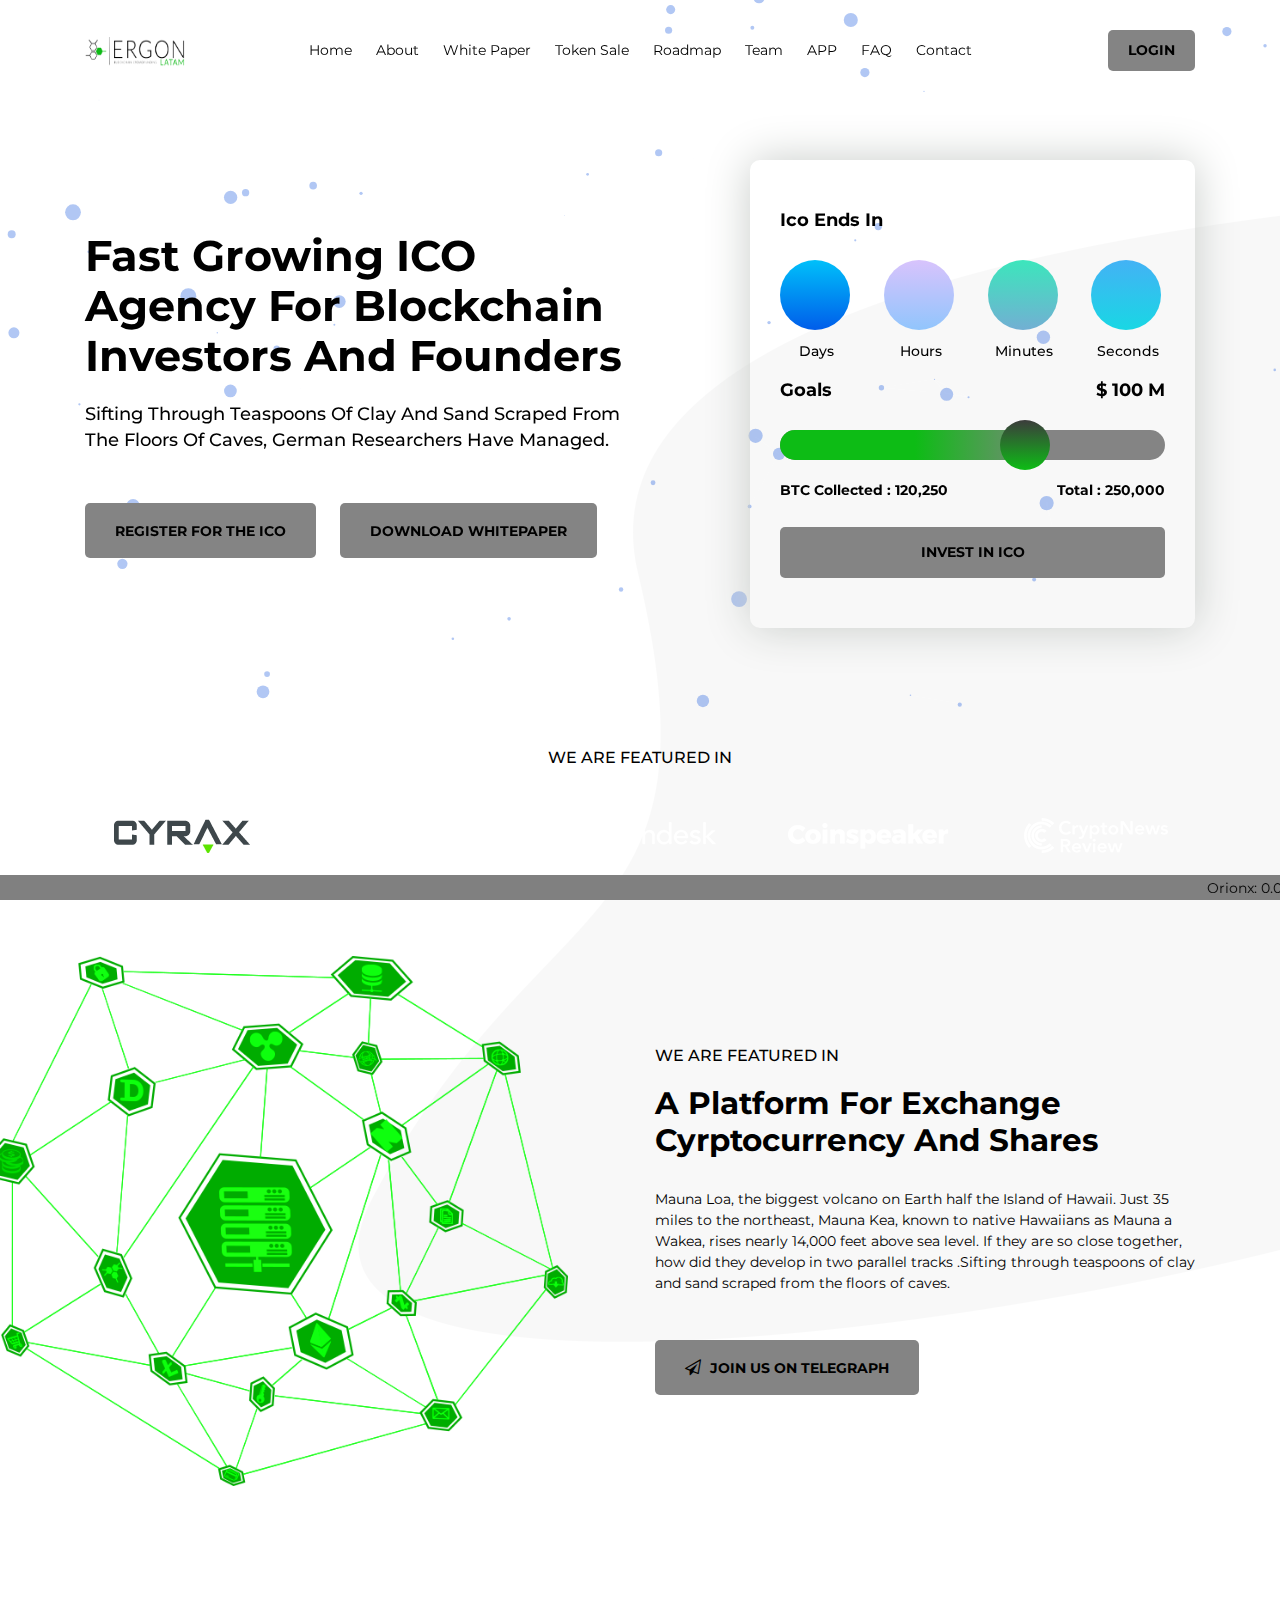
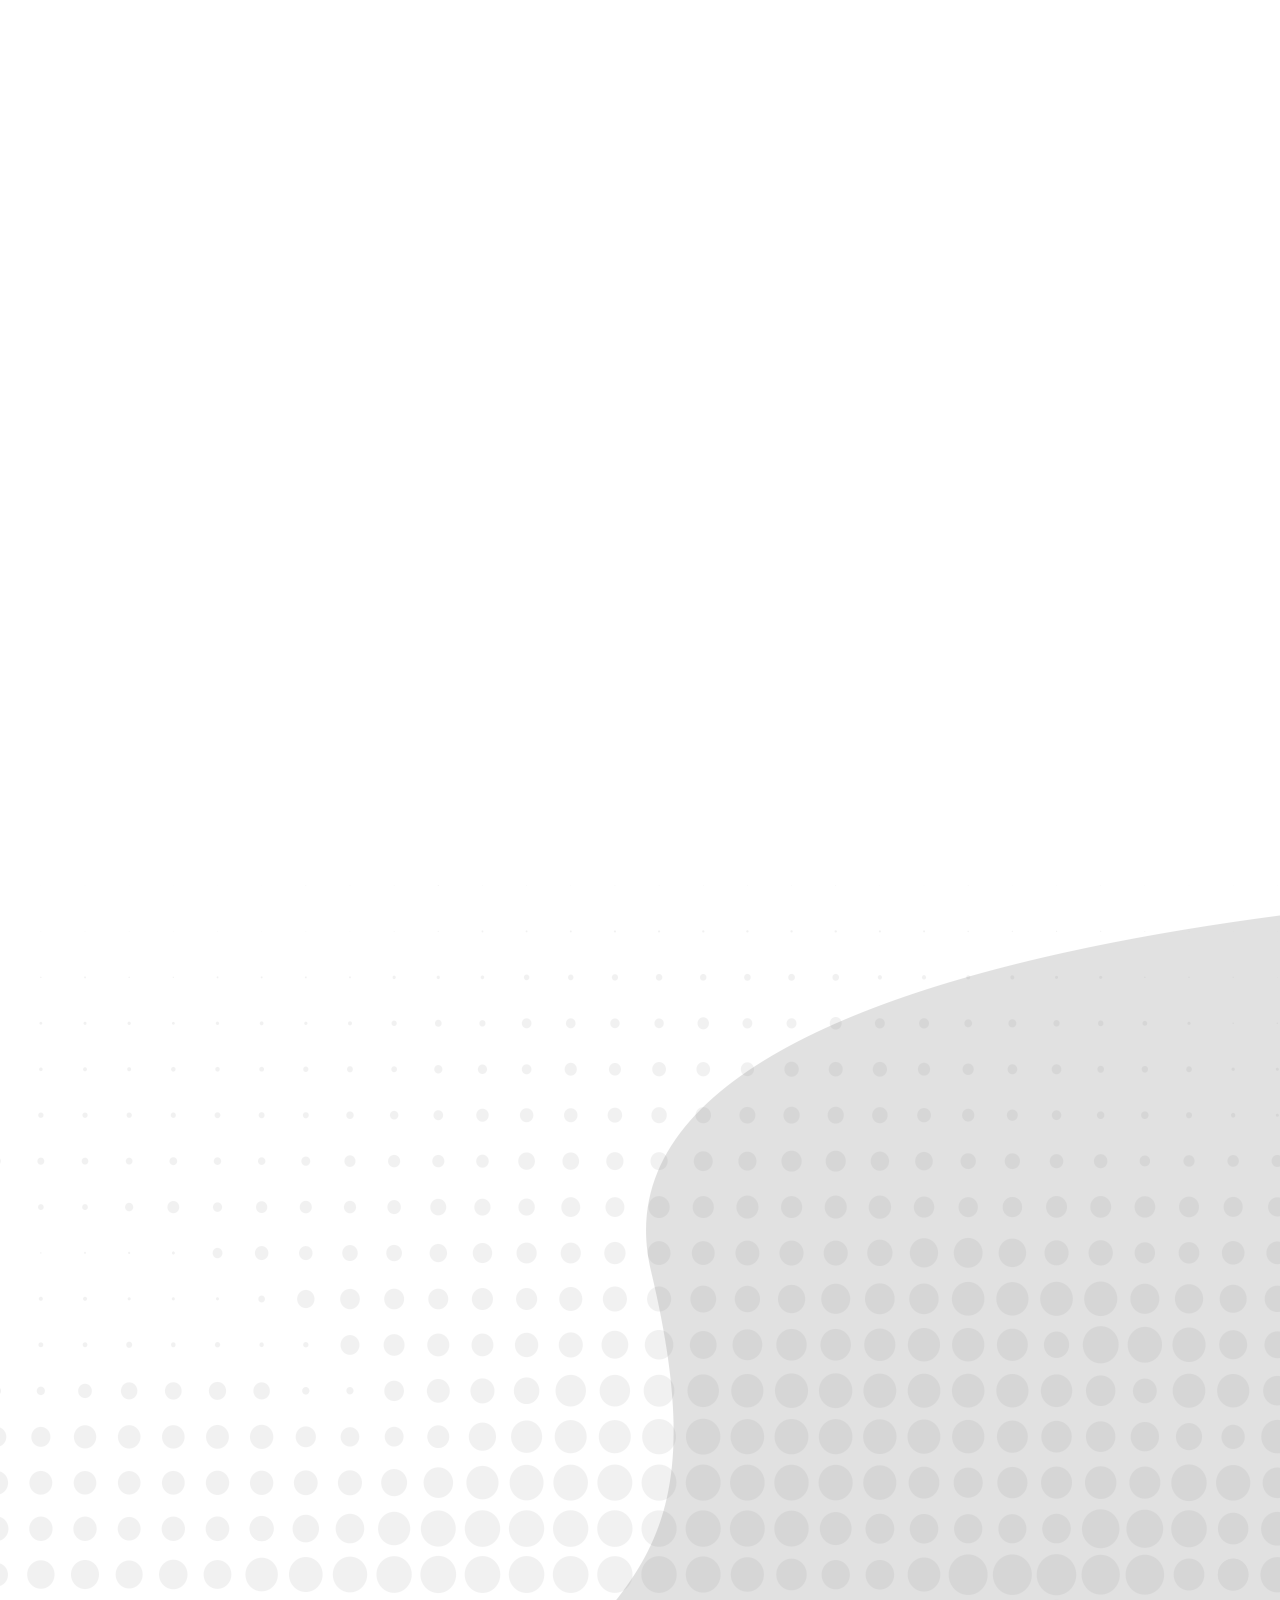
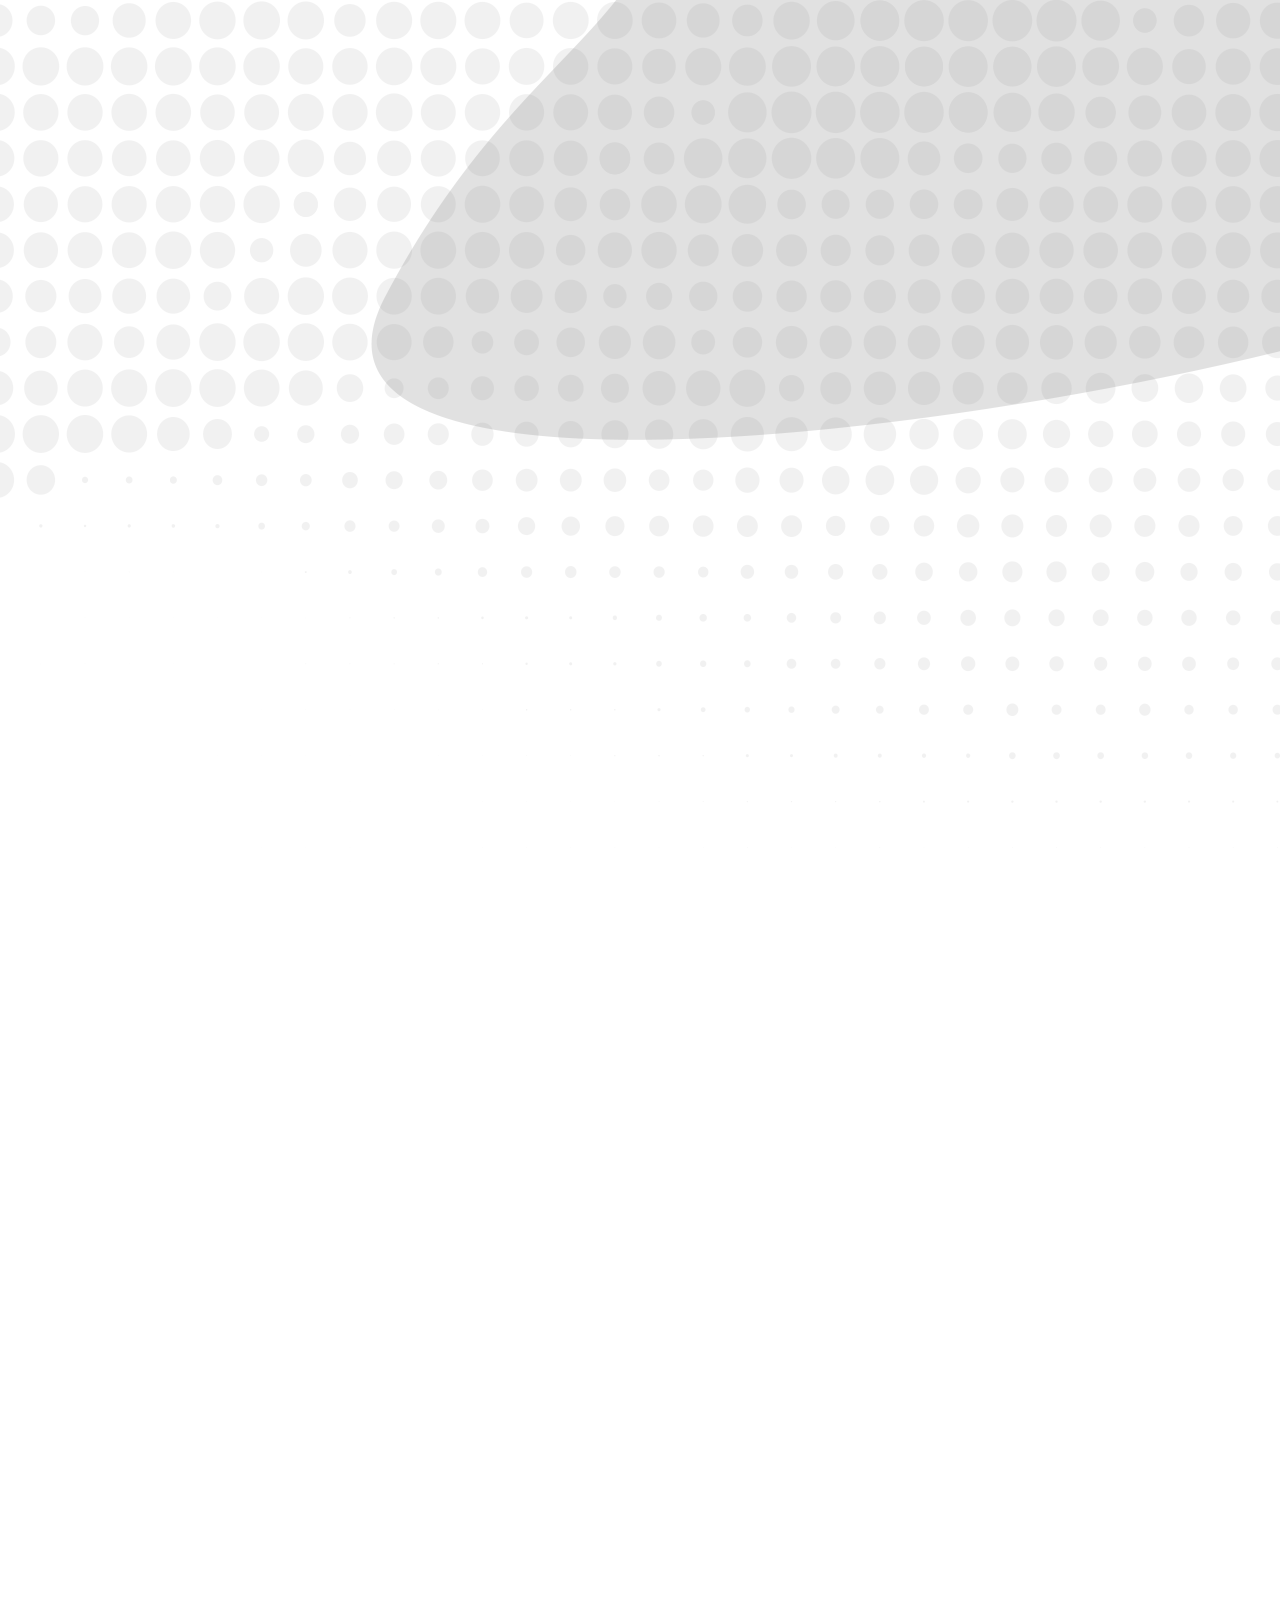
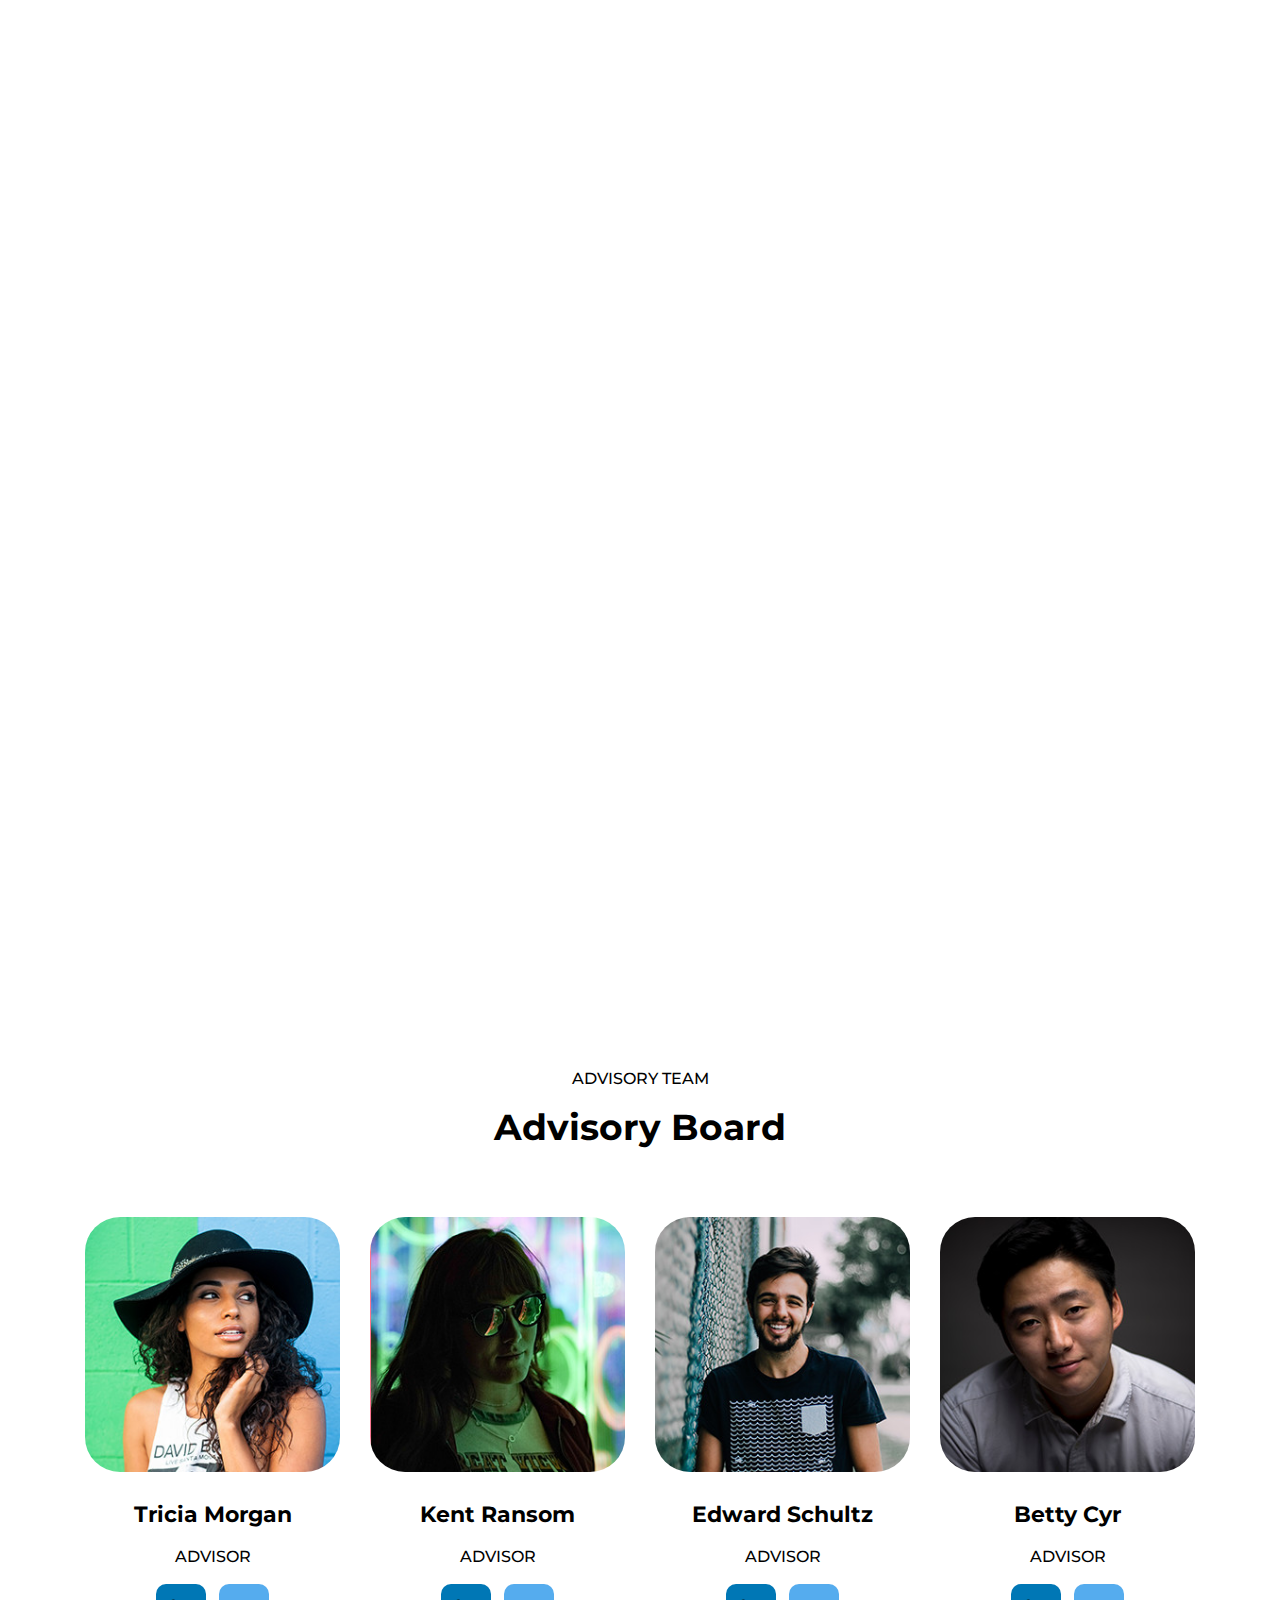
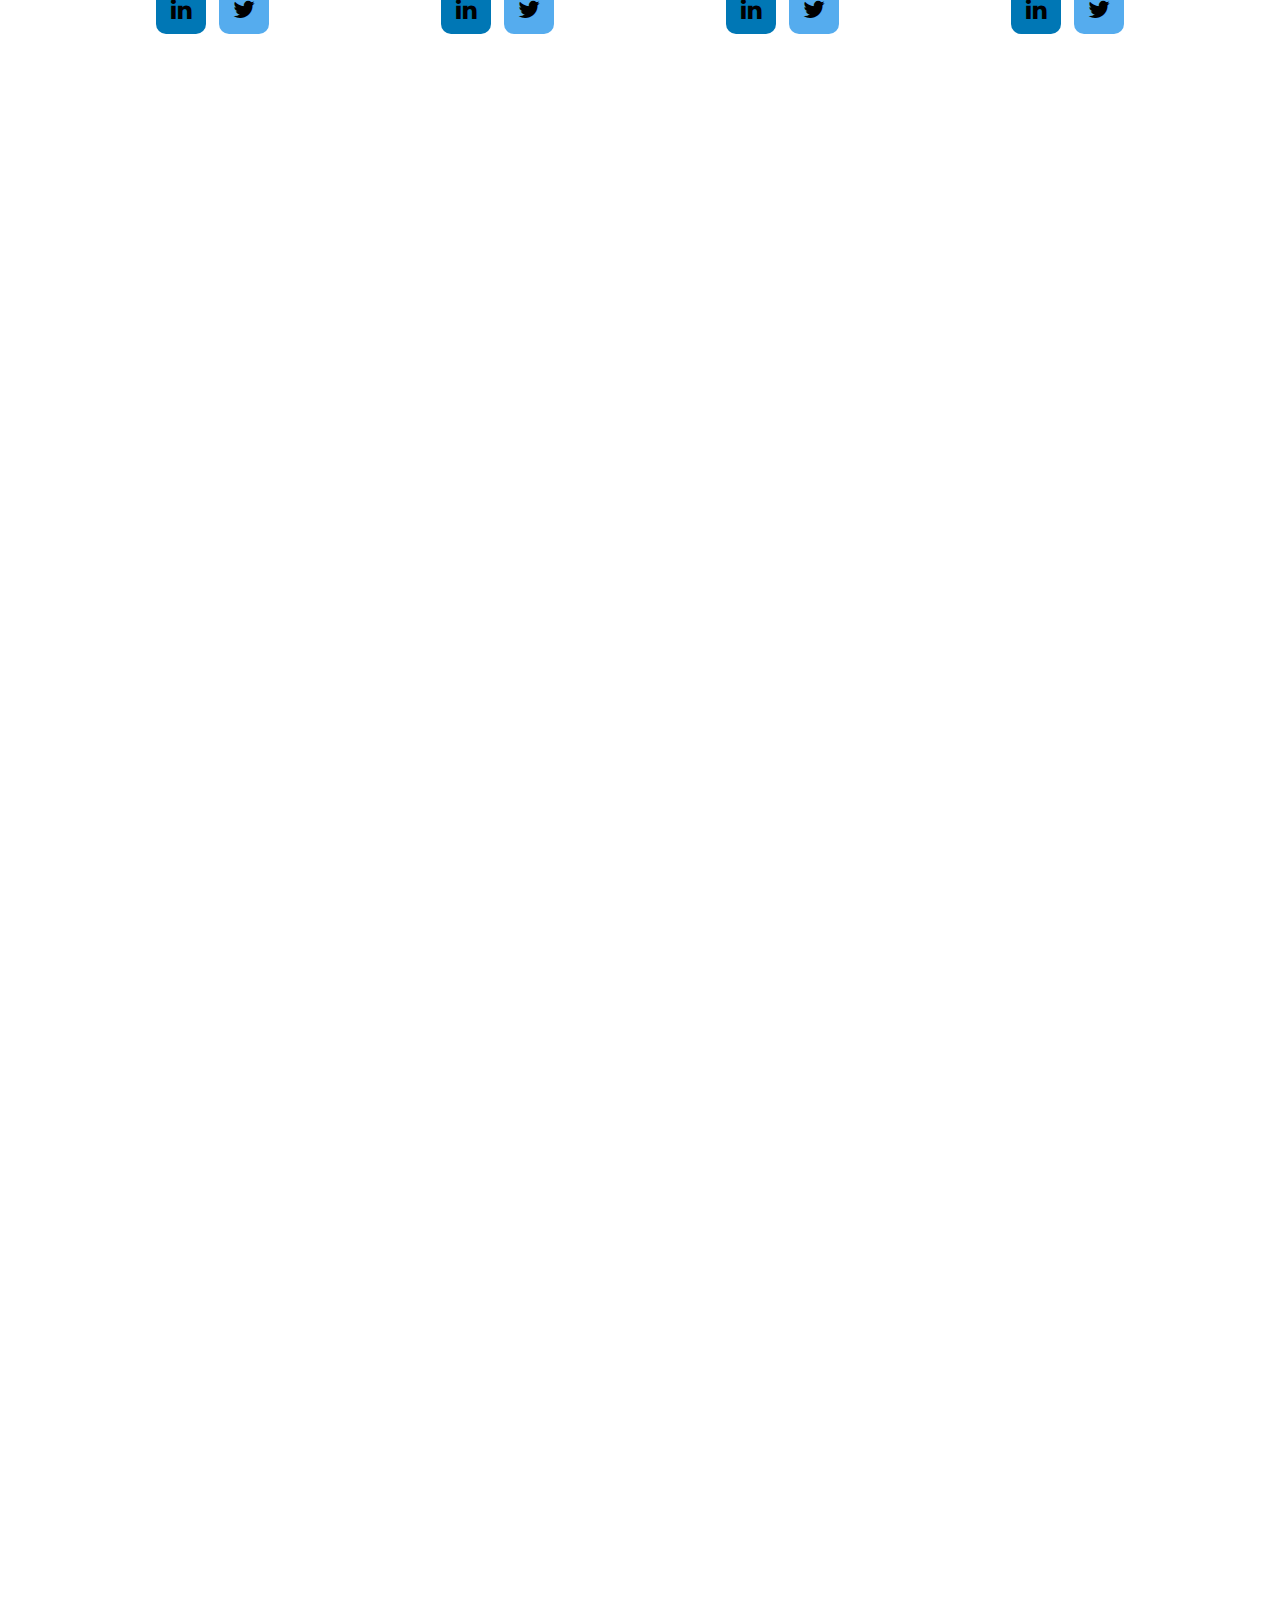
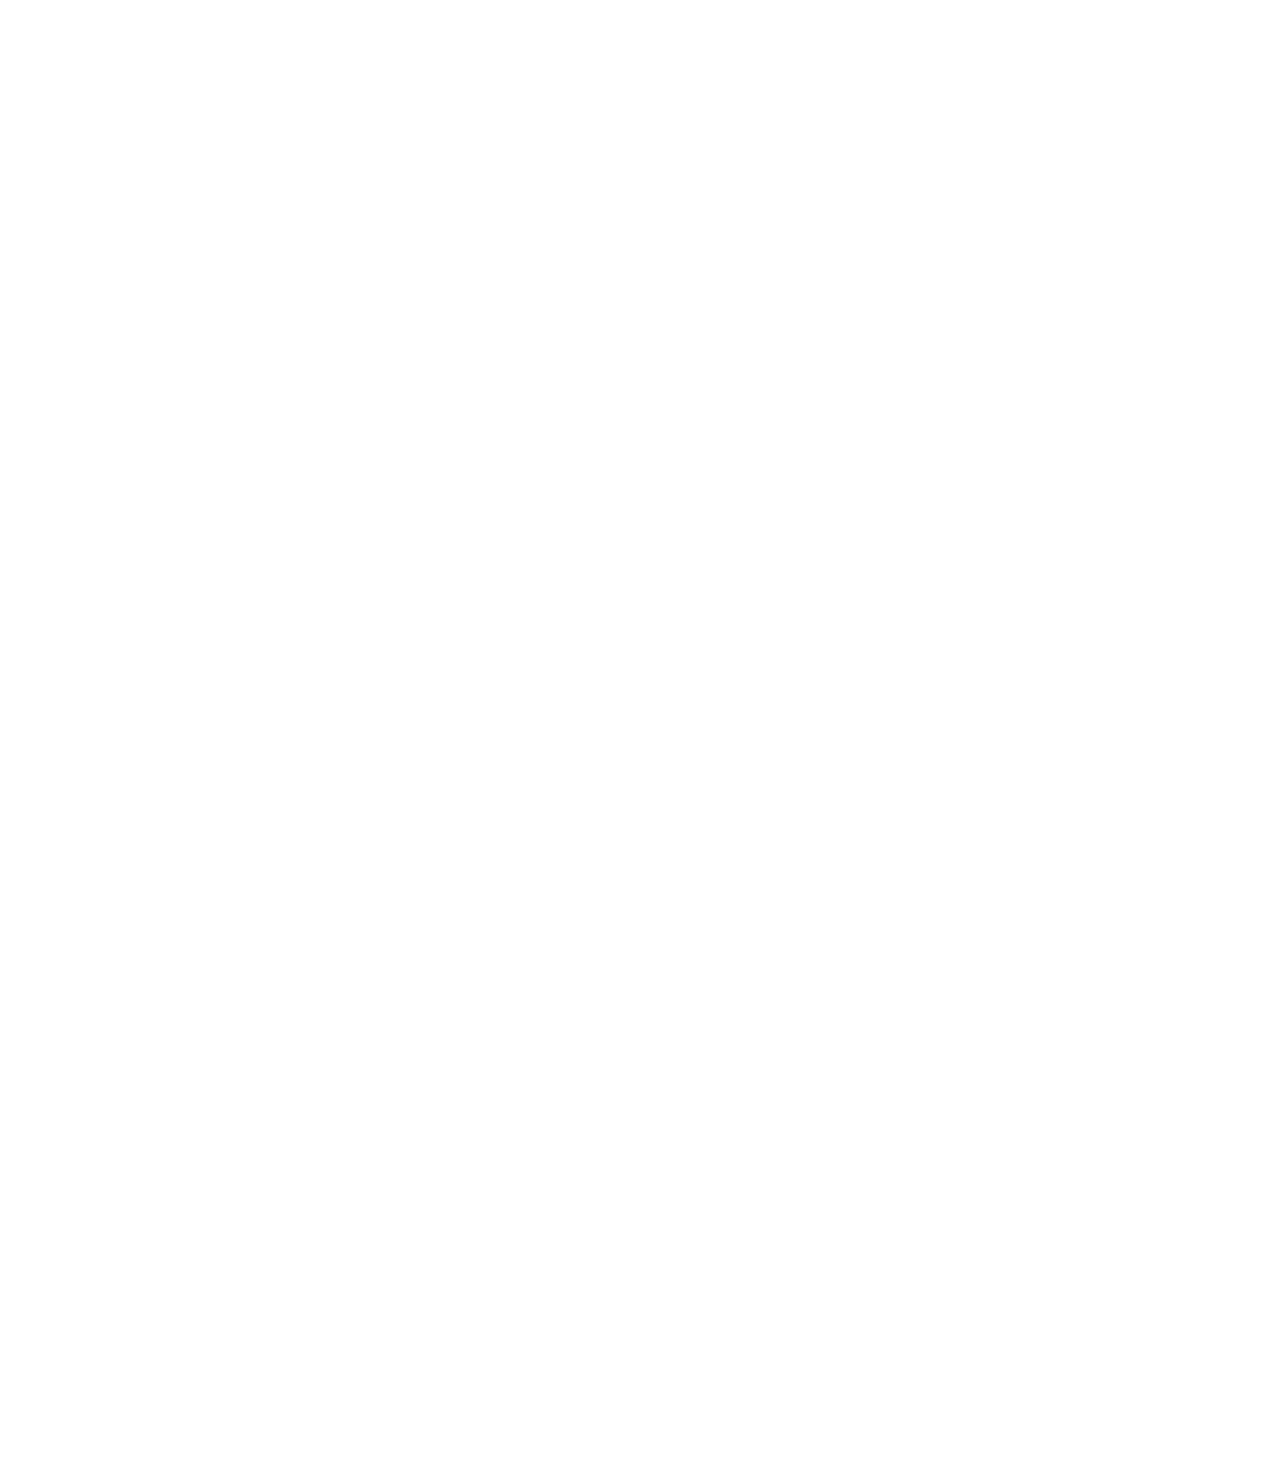
==== commit 648dab63: "up" ====
--- a/index.html
+++ b/index.html
@@ -486,10 +486,10 @@
                         </div>
                         <div class="space-30"></div>
                         <div class="roadmap-text">
-                            <p>01.03.2017</p>
-                            <div class="space-10"></div>
-                            <h5>Concept and whitepaper</h5>
-                            <p>The recording starts with the patter of a summer squall. Later, a drifting tone like that of a in token.</p>
+                            <p>Septiembre 2018</p>
+                            <div class="space-10"></div>
+                            <h5>Sitio Web</h5>
+                            <p>Se construye la página web</p>
                         </div>
                     </div>
                 </div>
@@ -503,9 +503,9 @@
                             </div>
                             <div class="col-7">
                                 <div class="roadmap-text">
-                                    <p>21.06 .2017</p>
-                                    <h5>Recruitment of Our team</h5>
-                                    <p>The recording starts with the patter of a summer squall. Later, a drifting tone like that of a in token.</p>
+                                    <p>Septiembre 2018</p>
+                                    <h5>WHP</h5>
+                                    <p>Publicación del Whitepaper</p>
                                 </div>
                             </div>
                         </div>
@@ -518,10 +518,10 @@
                         </div>
                         <div class="space-30"></div>
                         <div class="roadmap-text">
-                            <p>31.08.2017</p>
-                            <div class="space-10"></div>
-                            <h5>Core Development</h5>
-                            <p>The recording starts with the patter of a summer squall. Later, a drifting tone like that of a in token.</p>
+                            <p>Octubre 2018</p>
+                            <div class="space-10"></div>
+                            <h5>Advisor</h5>
+                            <p>Publicación de Advisor</p>
                         </div>
                     </div>
                 </div>
@@ -536,9 +536,9 @@
                             </div>
                             <div class="col-7">
                                 <div class="roadmap-text">
-                                    <p>31.11.2017</p>
-                                    <h5>Main Development</h5>
-                                    <p>The recording starts with the patter of a summer squall. Later, a drifting tone like that of a in token.</p>
+                                    <p>Octubre 2018</p>
+                                    <h5>Argentina</h5>
+                                    <p>Lanzamiento en Buenos Aires , Argentina</p>
                                 </div>
                             </div>
                         </div>
@@ -551,10 +551,10 @@
                         </div>
                         <div class="space-30"></div>
                         <div class="roadmap-text">
-                            <p>31.08.2017</p>
-                            <div class="space-10"></div>
-                            <h5>Core Development</h5>
-                            <p>The recording starts with the patter of a summer squall. Later, a drifting tone like that of a in token.</p>
+                            <p>Octubre</p>
+                            <div class="space-10"></div>
+                            <h5>Chile</h5>
+                            <p>Lanzamiento en Chile</p>
                         </div>
                     </div>
                 </div>
@@ -569,11 +569,11 @@
                             </div>
                             <div class="col-7">
                                 <div class="roadmap-text">
-                                    <p>31.11.2017</p>
-                                    <h5>Main Development</h5>
-                                    <p>The recording starts with the patter of a summer squall. Later, a drifting tone like that of a in token.</p>
-                                </div>
-                            </div>
+                                    <p>Enero 2019</p>
+                                    <h5>Pre-Venta 1</h5>
+                                    <p>se realizará la primera preventa</p>
+                                </div>
+                            </div>                                                    
                         </div>
                     </div>
                 </div>
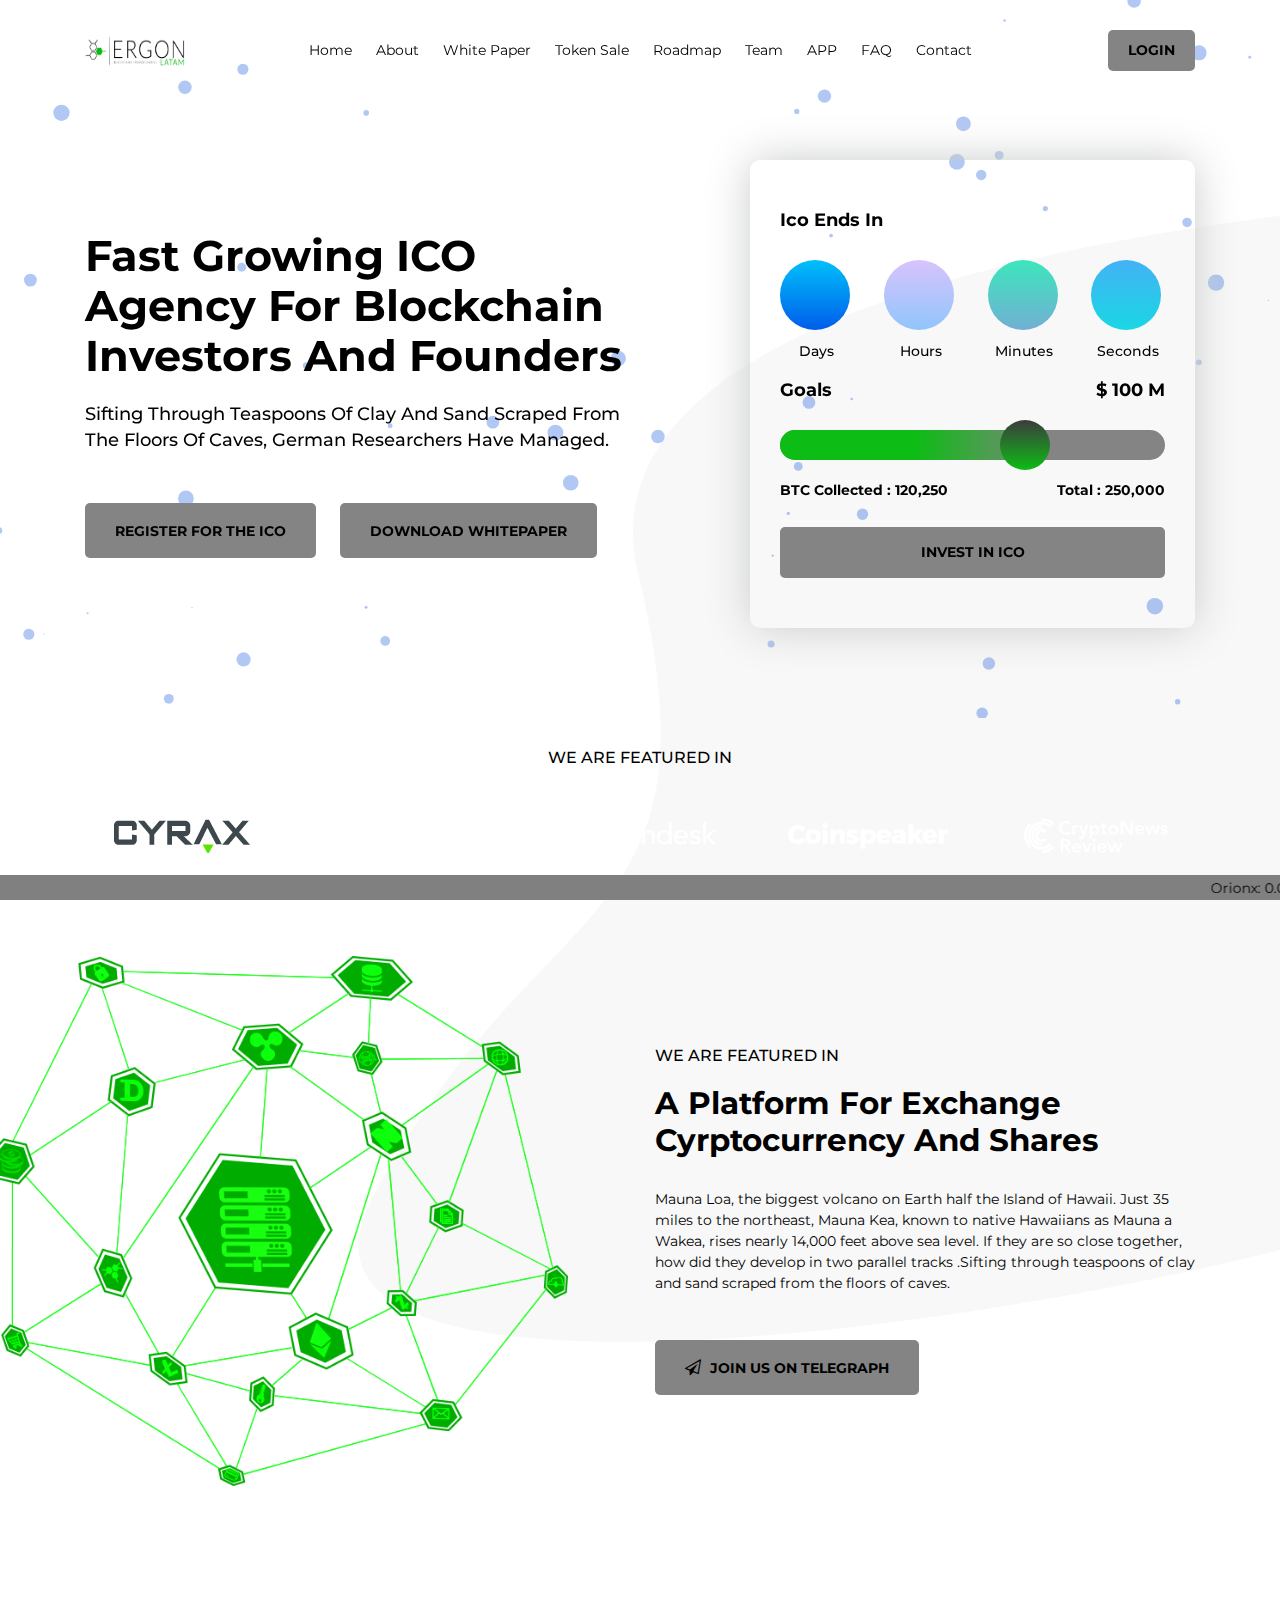
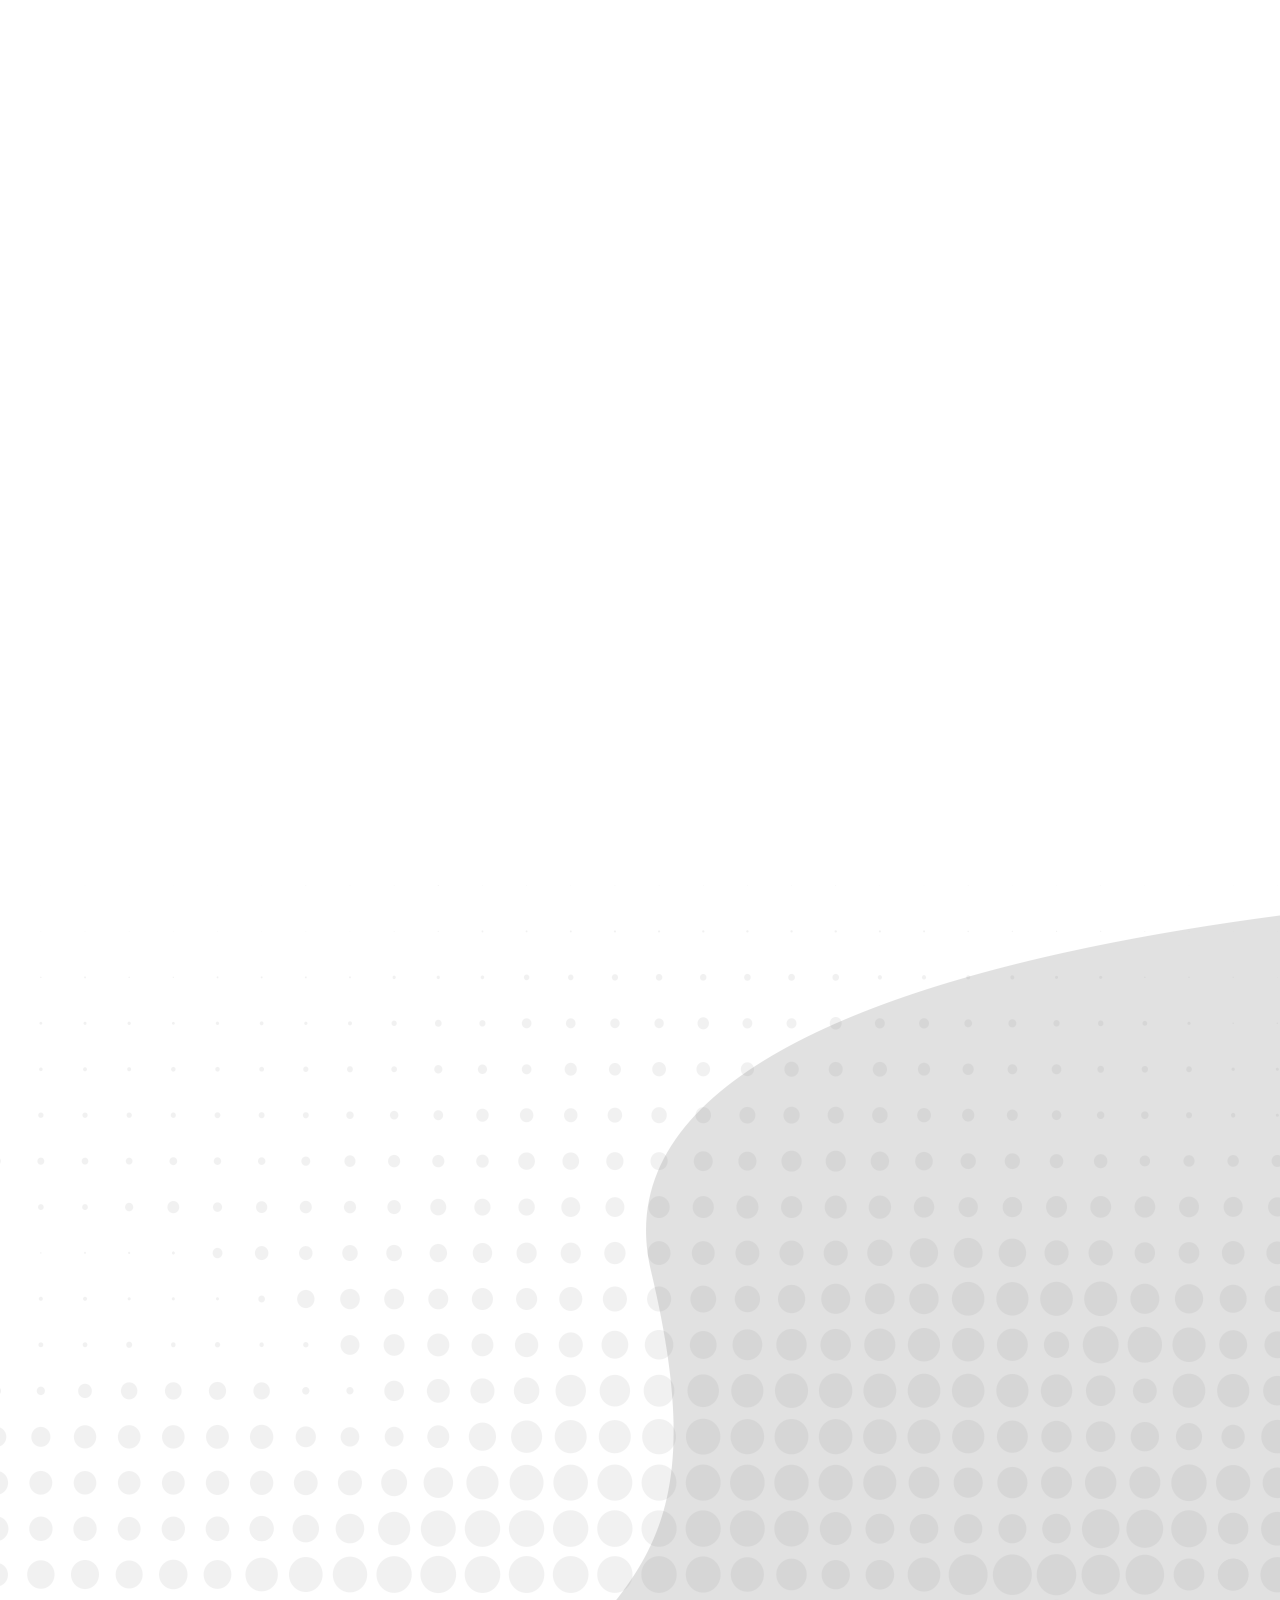
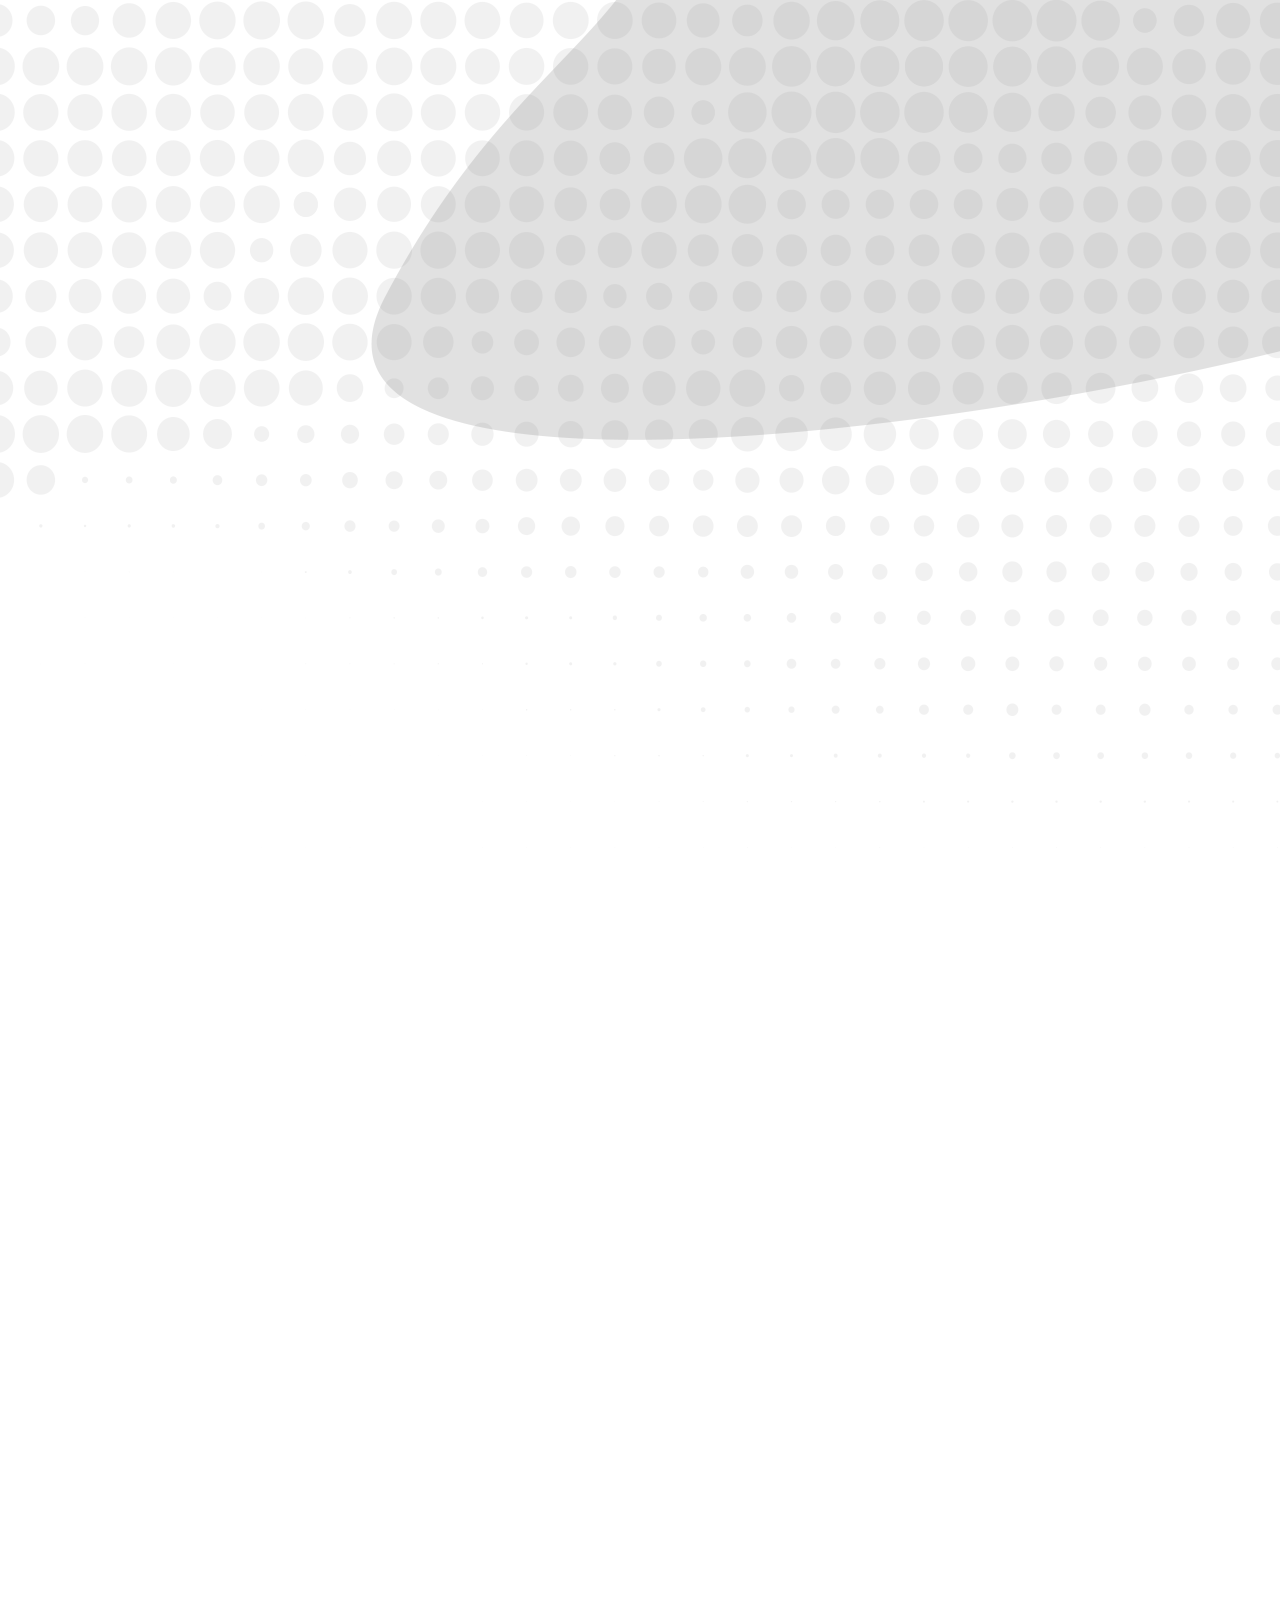
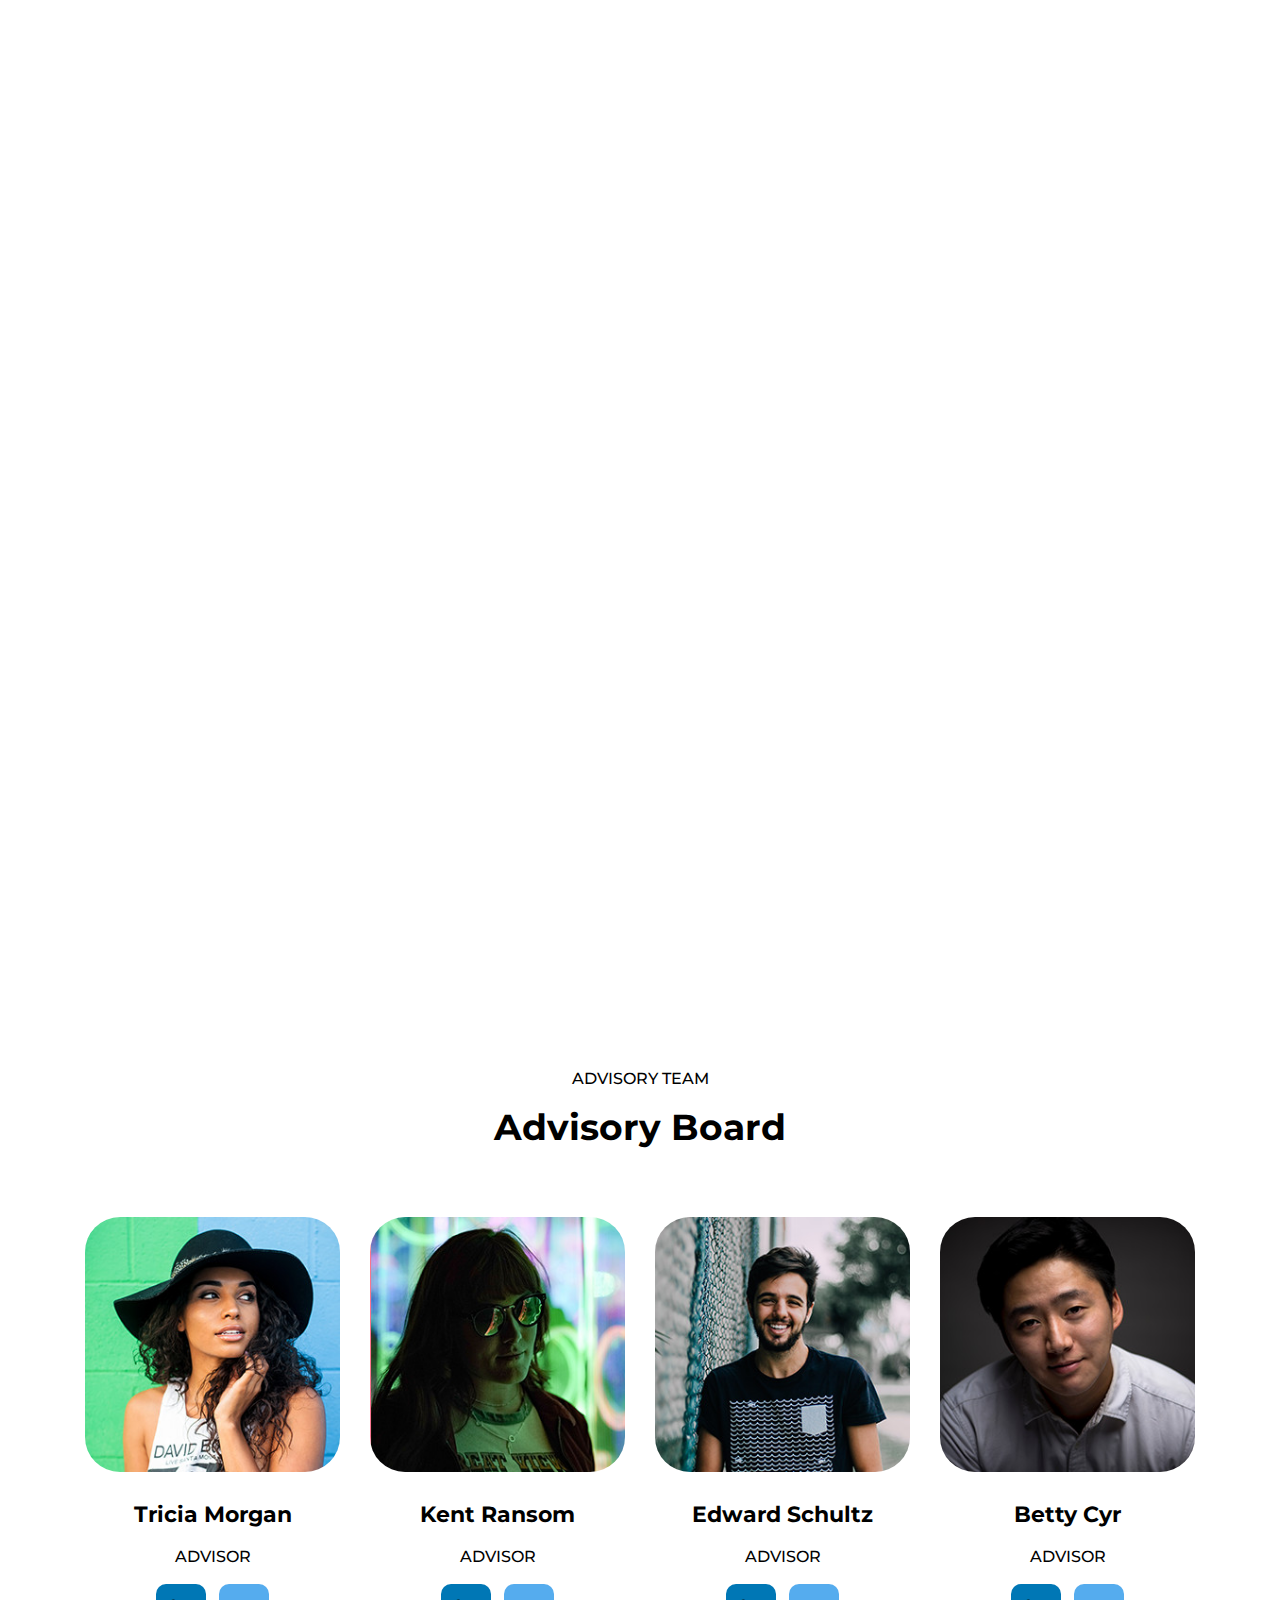
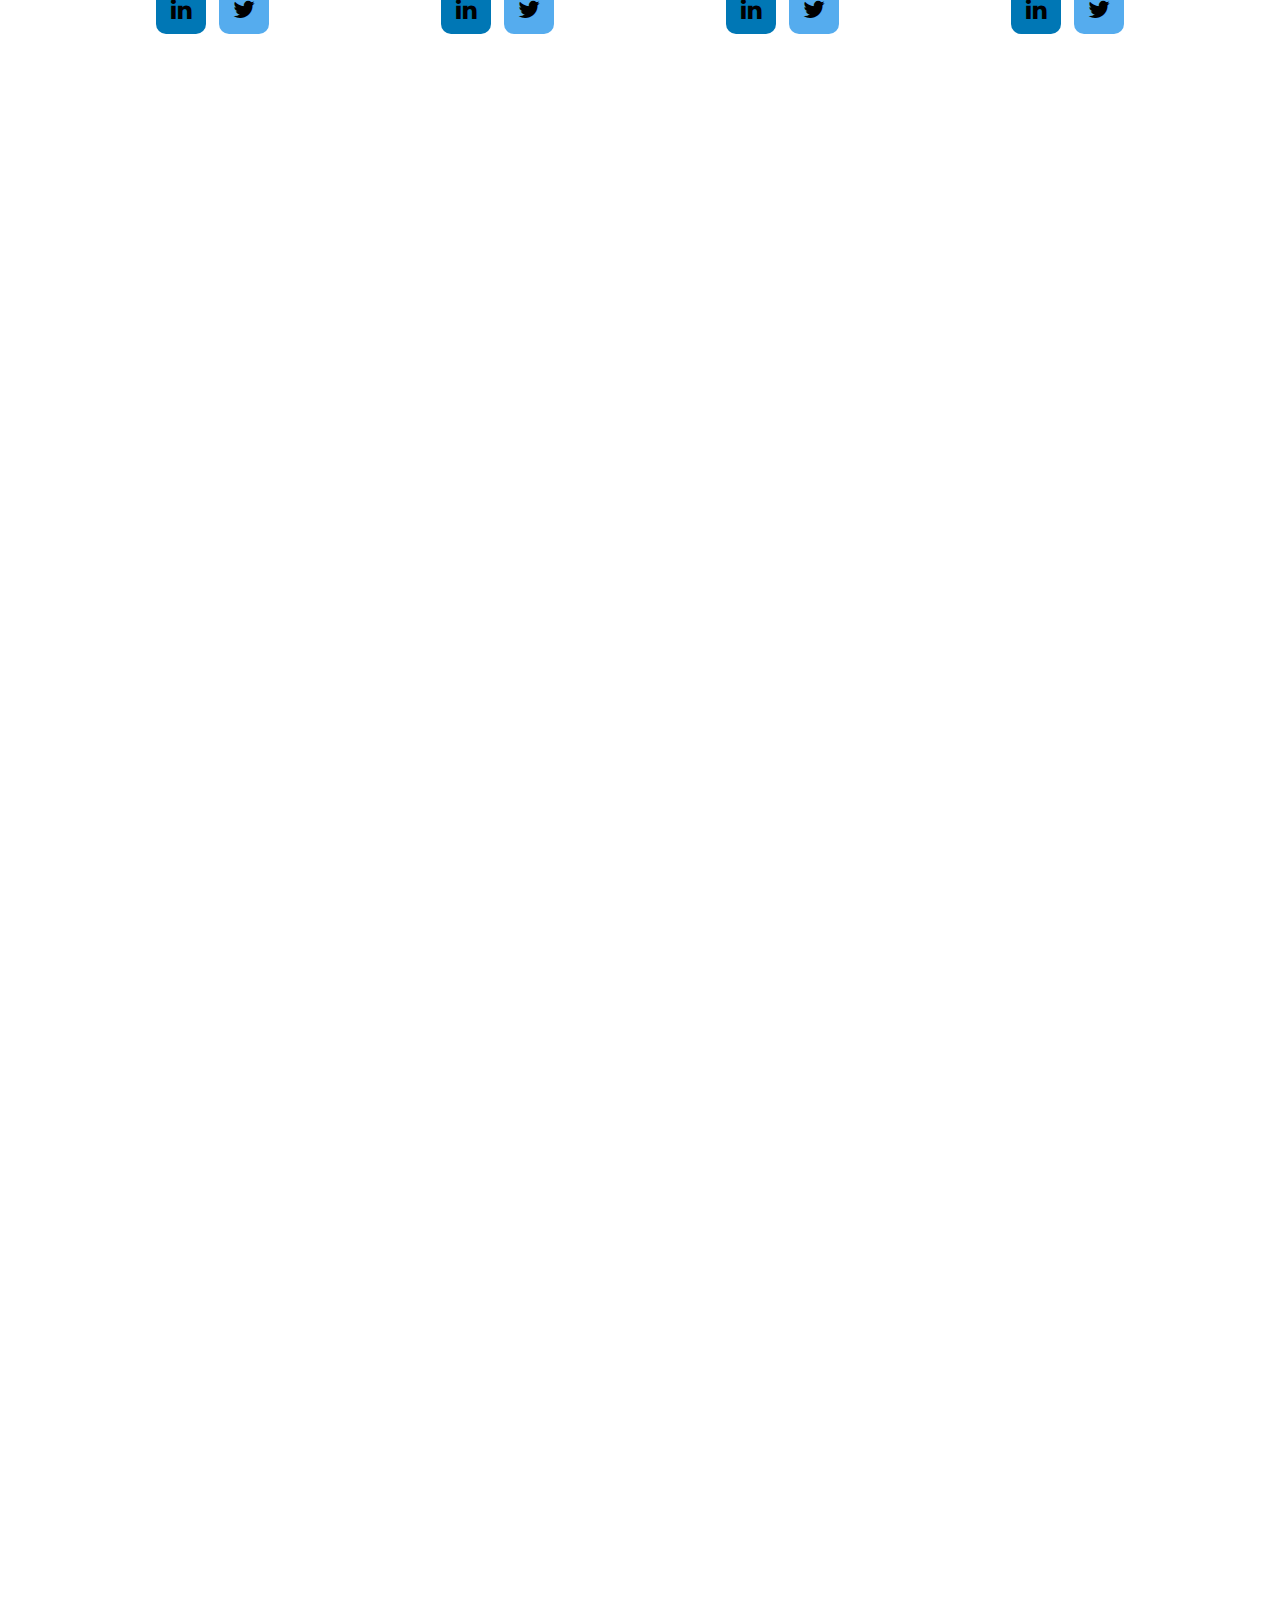
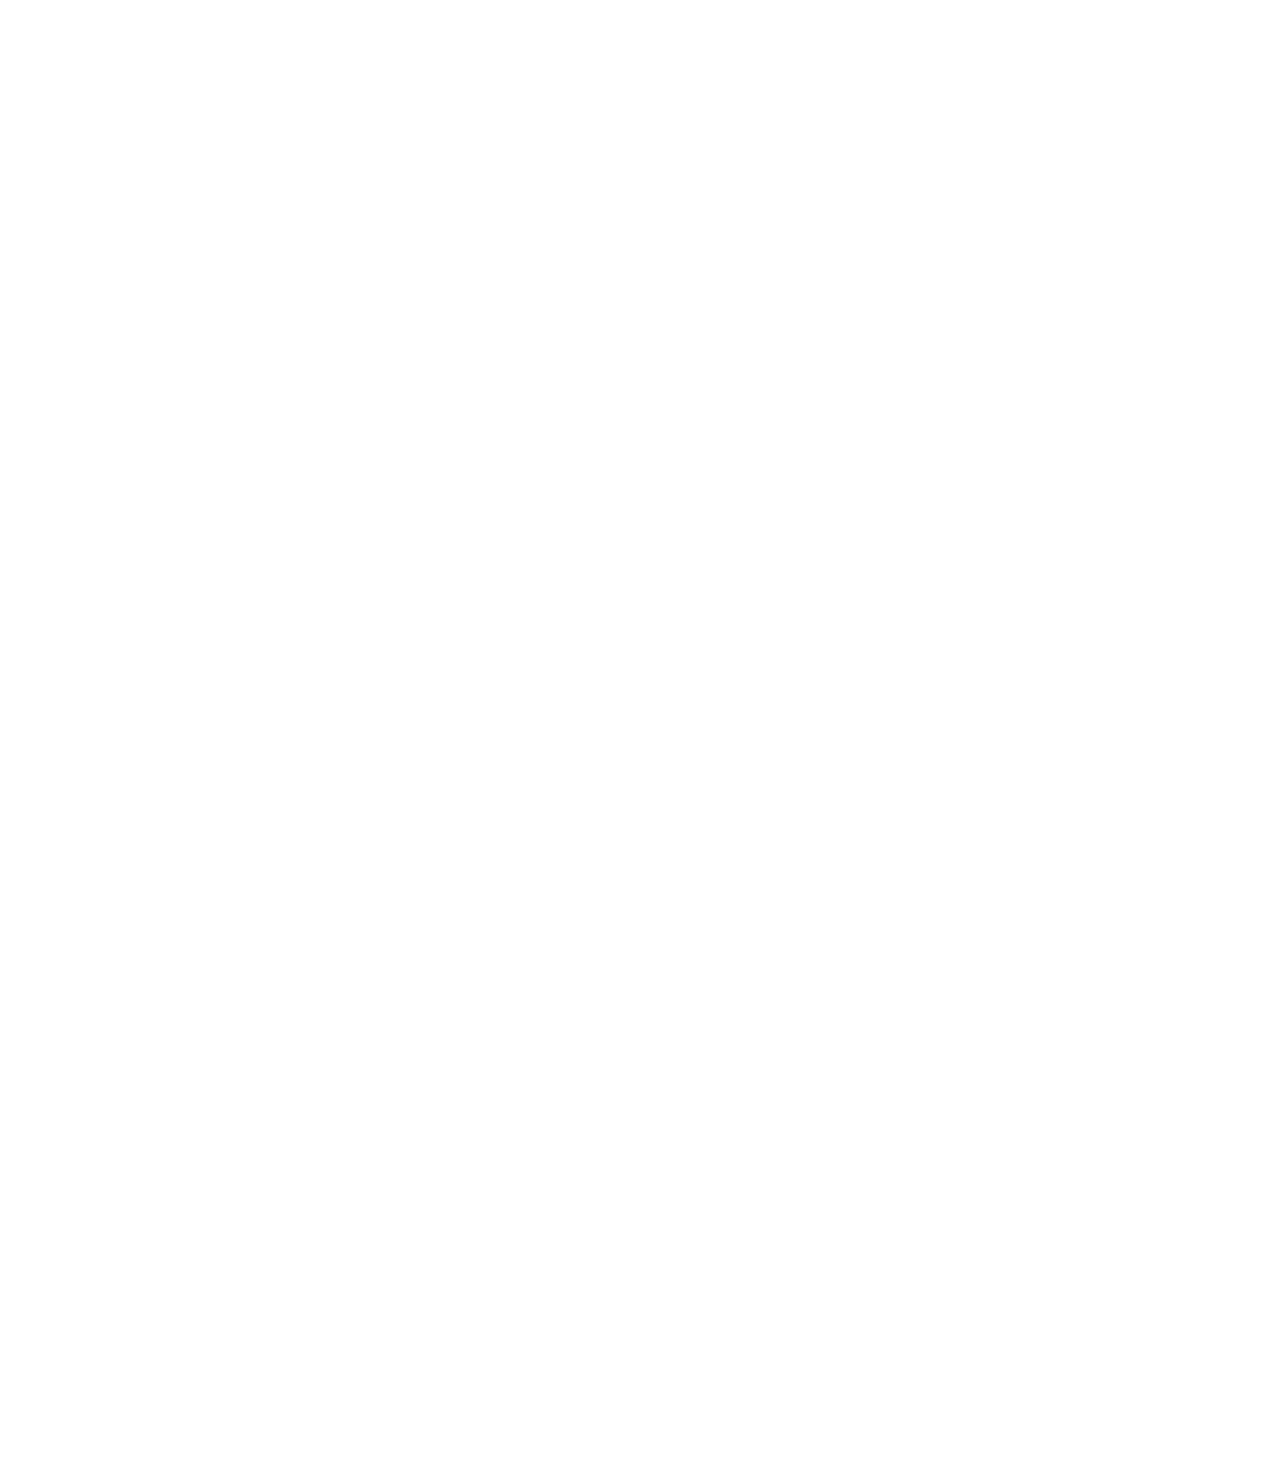
==== commit c096c97d: "color" ====
--- a/index.html
+++ b/index.html
@@ -605,14 +605,14 @@
                             </div>
                             <div class="space-30"></div>
                             <div class="single-team-content">
-                                <h3>William Delisle</h3>
+                                <h3>Heleen Devos</h3>
                                 <div class="space-10"></div>
-                                <h6>FOUNDER & CEO</h6>
+                                <h6>Chief Connection Officer</h6>
                             </div>
                             <div class="space-10"></div>
                             <div class="single-team-social">
                                 <ul>
-                                    <li><a class="ico-1" href="#"><i class="fa fa-linkedin"></i></a></li>
+                                    <li><a class="ico-1" href="https://www.linkedin.com/in/heleendevos/"><i class="fa fa-linkedin"></i></a></li>
                                     
                                     <li><a class="ico-3" href="#"><i class="fa fa-twitter "></i></a></li>
                                 </ul>
@@ -626,14 +626,14 @@
                             </div>
                             <div class="space-30"></div>
                             <div class="single-team-content">
-                                <h3>Julius Book</h3>
+                                <h3>Eduardo Gonzalez</h3>
                                 <div class="space-10"></div>
-                                <h6>SOFTWARE ENGINEER</h6>
+                                <h6>Chief Executive Officer</h6>
                             </div>
                             <div class="space-10"></div>
                             <div class="single-team-social">
                                 <ul>
-                                    <li><a class="ico-1" href="#"><i class="fa fa-linkedin"></i></a></li>
+                                    <li><a class="ico-1" href="https://www.linkedin.com/in/eduardo-andres-gonzalez-trives-b47b7a169/"><i class="fa fa-linkedin"></i></a></li>
                                     
                                     <li><a class="ico-3" href="#"><i class="fa fa-twitter "></i></a></li>
                                 </ul>
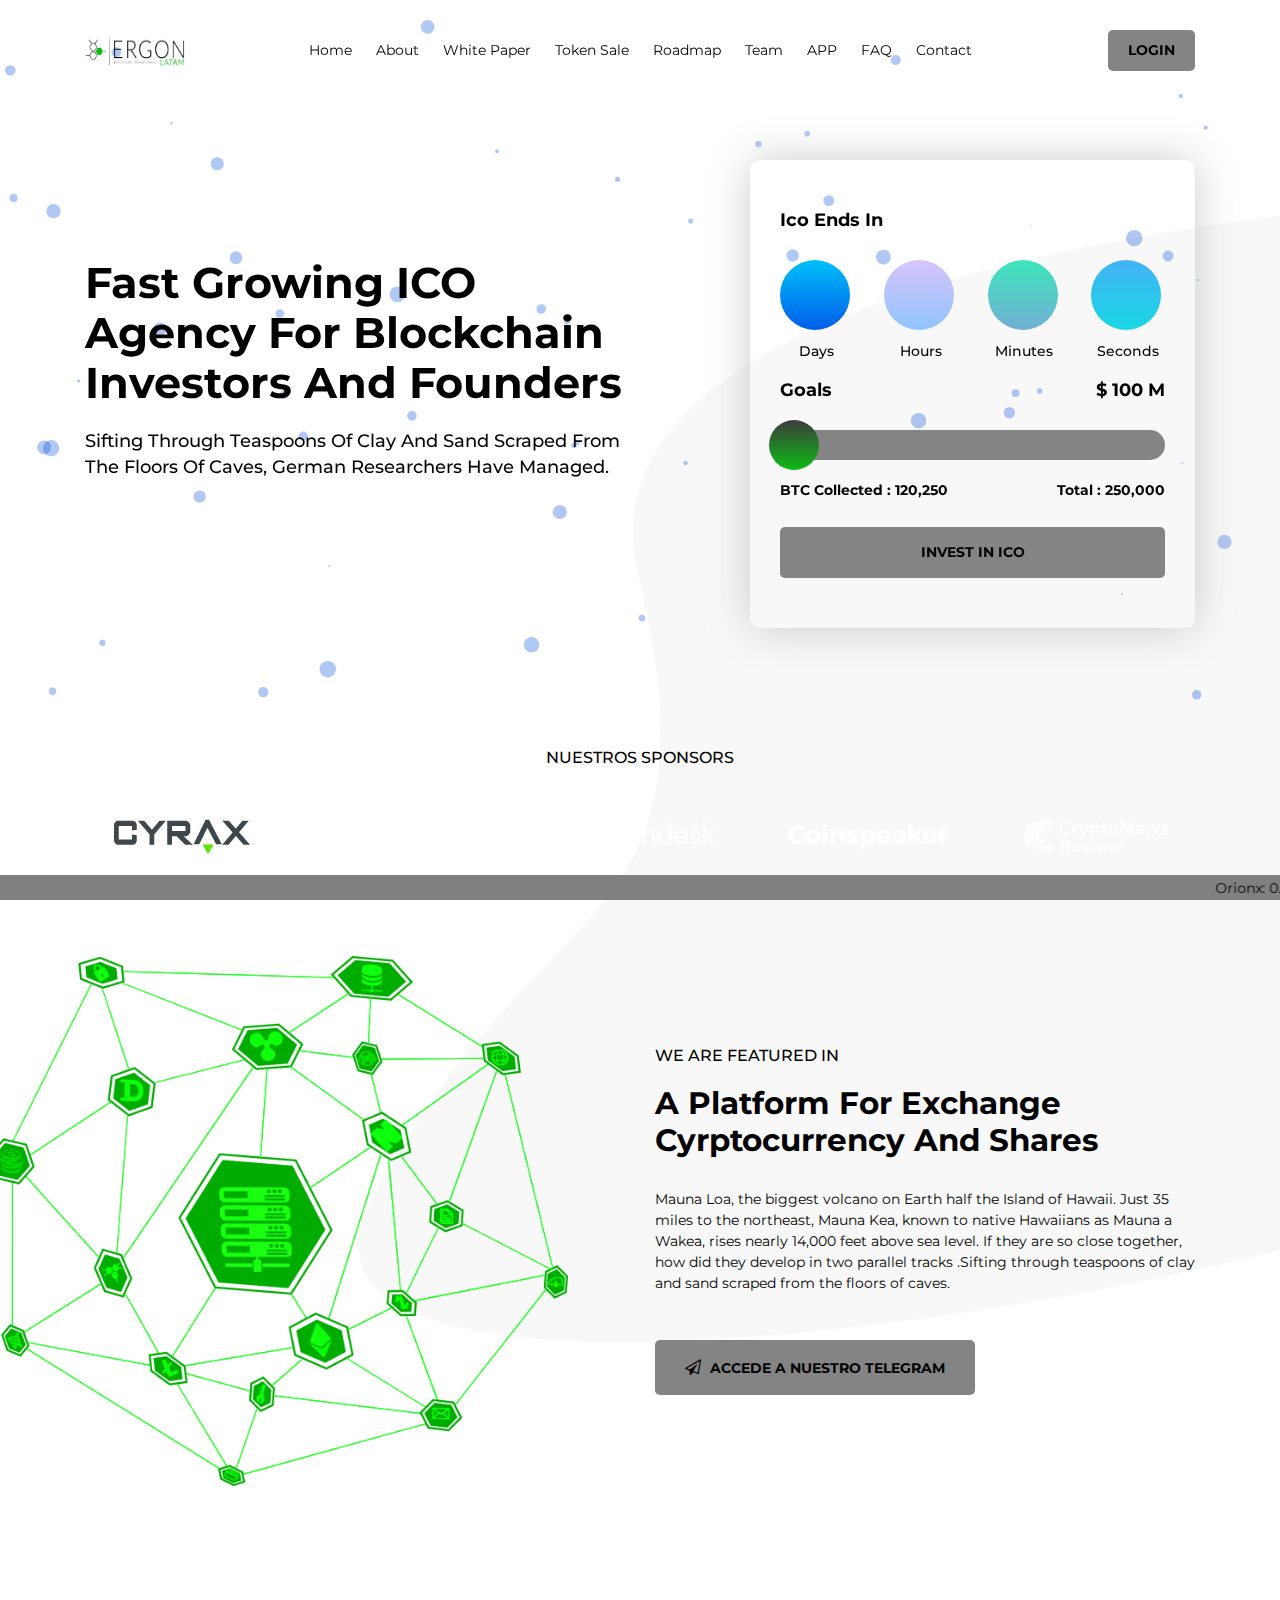
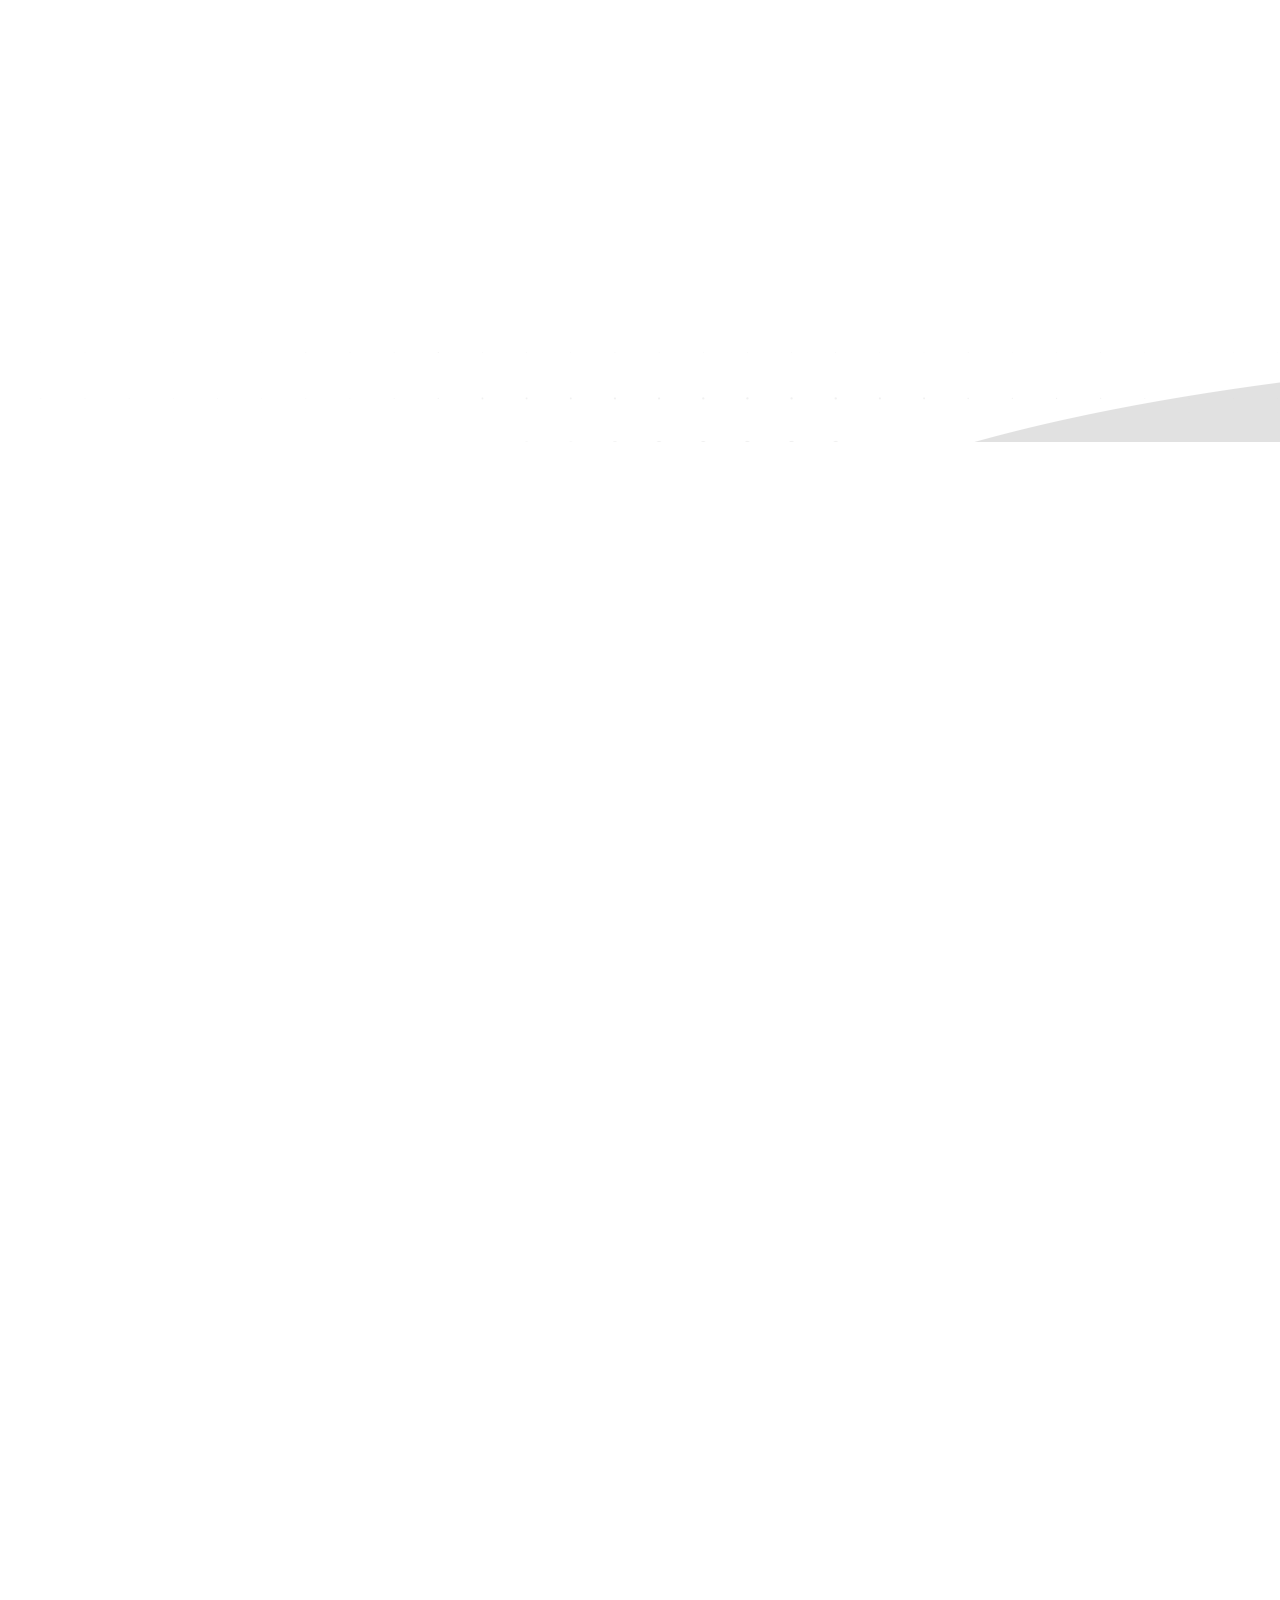
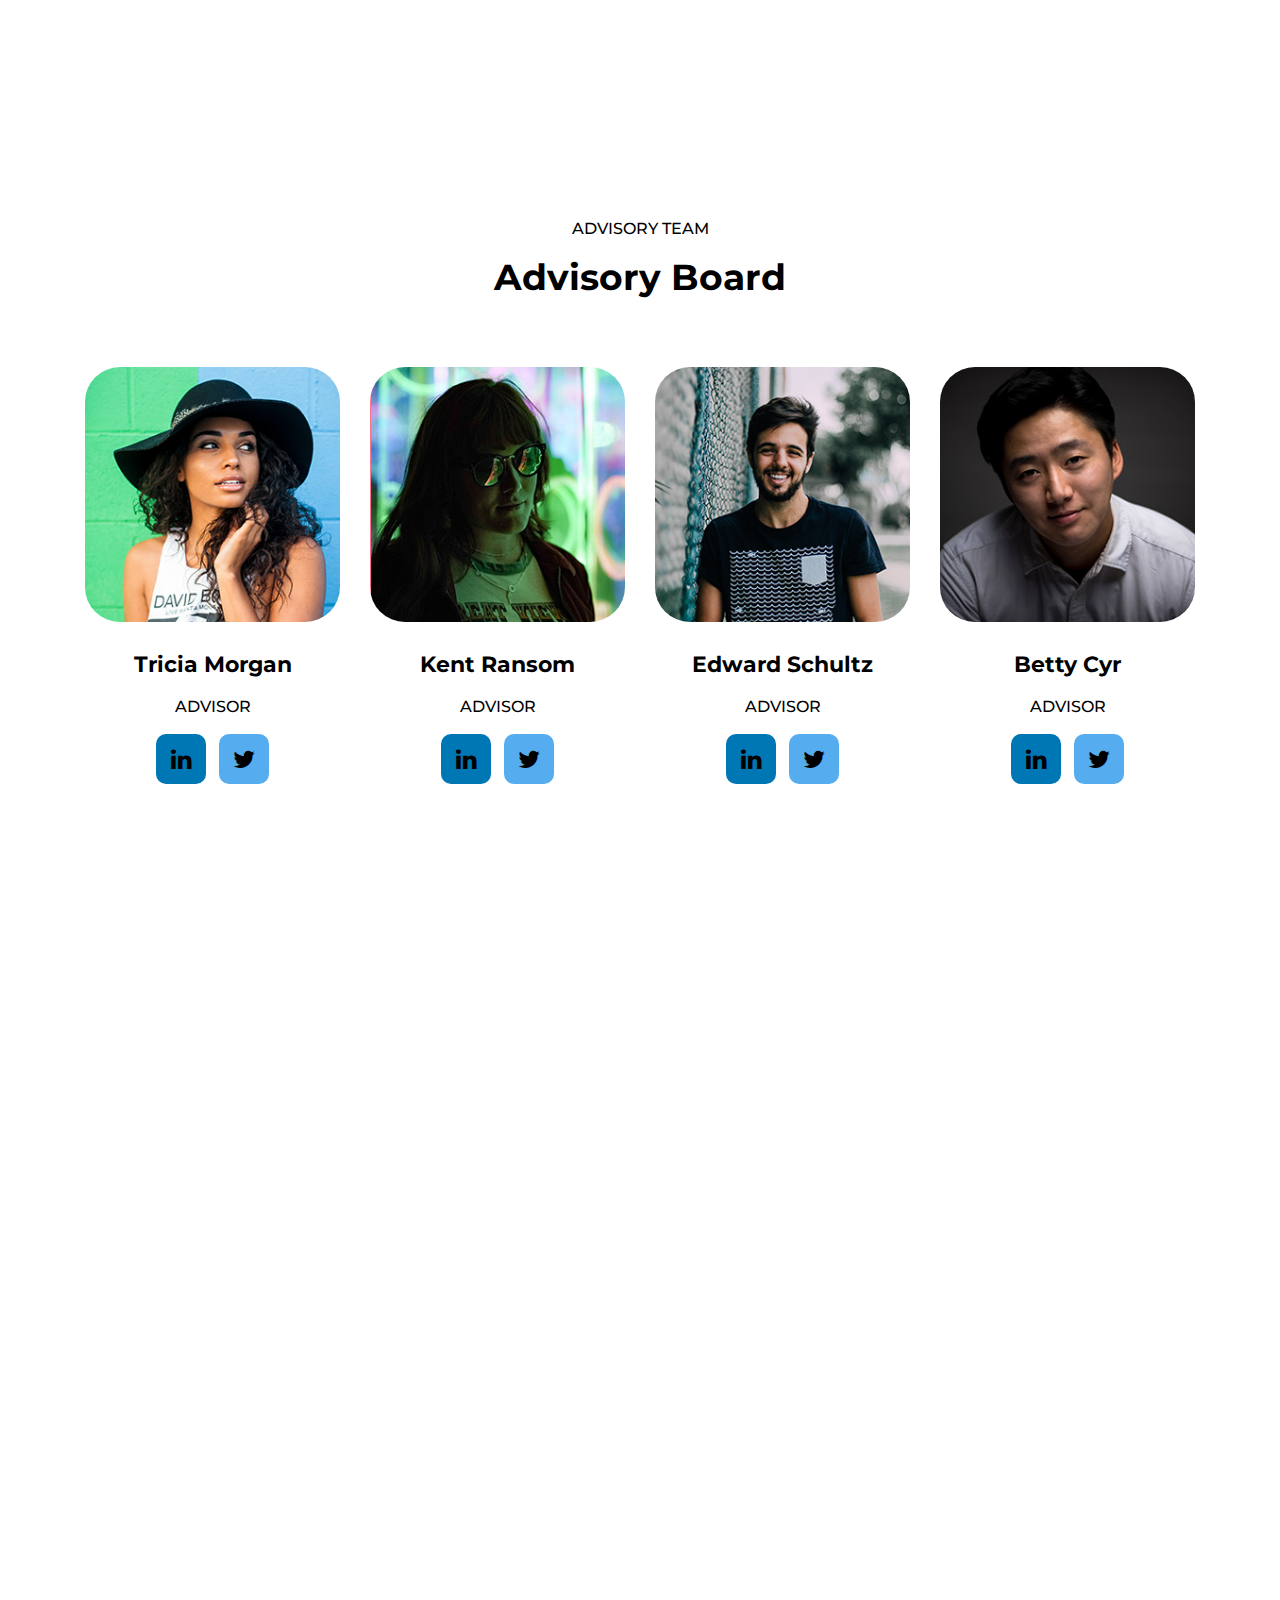
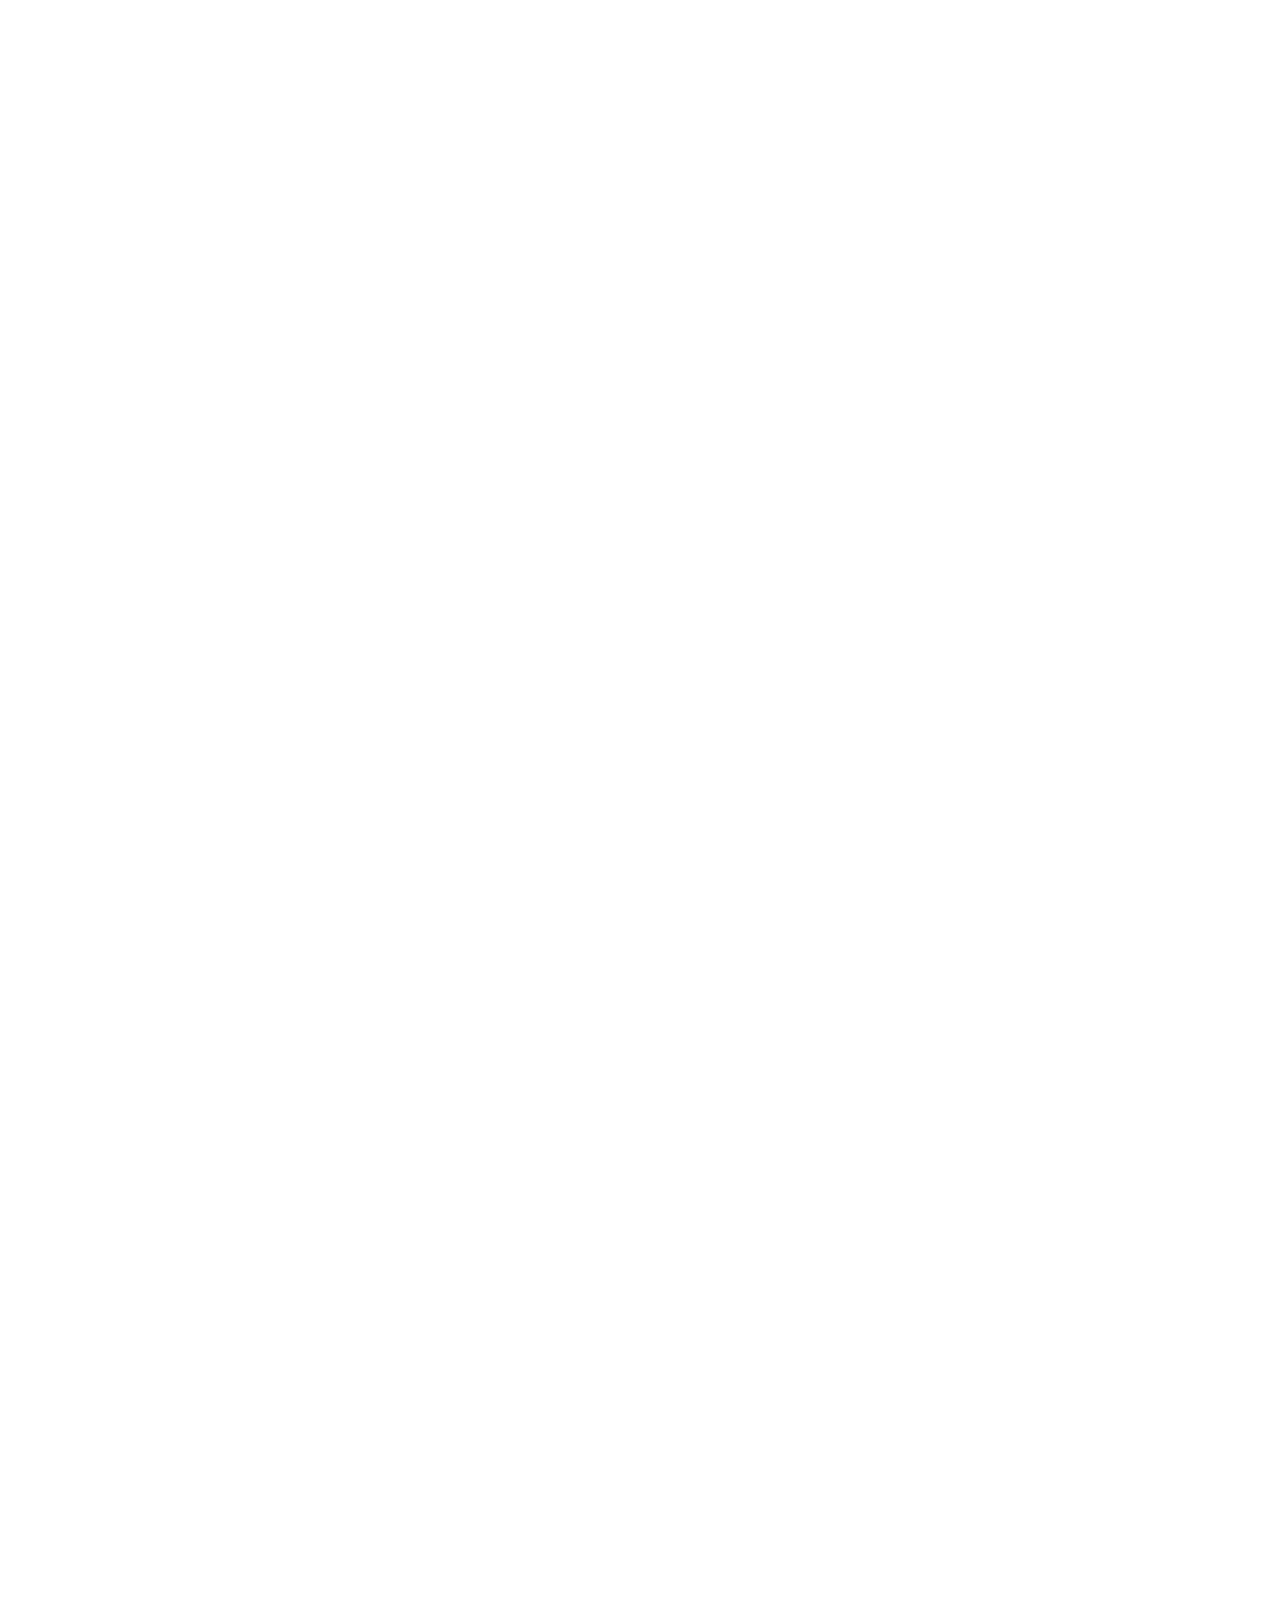
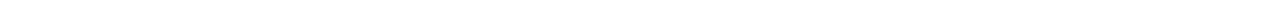
==== commit 27bf5568: "pull" ====
--- a/index.html
+++ b/index.html
@@ -125,11 +125,16 @@
                             <h4>Sifting through teaspoons of clay and sand scraped from the 
     floors of caves, German researchers have managed.</h4>
                         </div>
-                        <div class="welcome-btn">
+                            <!--welcome area start
+                     
+                        
+                           <div class="welcome-btn">
                             <a href="#" class="gradient-btn v2 mr-20">Register for the ICO</a>
                             <a href="#" class="gradient-btn v2">Download Whitepaper</a>
                         </div>
-                    </div>
+                        <!--welcome area start-->
+                    </div>
+                        
                 </div>
                 <div class="col-12 col-lg-5 offset-1">
                     <div class="v2 welcome-progress">
@@ -169,8 +174,8 @@
                                 </div>
                             </div>
                             <div class="progress v2">
-                                <div class="progress-bar" role="progressbar" aria-valuenow="70" aria-valuemin="0" aria-valuemax="100" style="width:70%">
-                                  <span class="sr-only">70% Complete</span>
+                                <div class="progress-bar" role="progressbar" aria-valuenow="70" aria-valuemin="0" aria-valuemax="100" style="width:10%">
+                                  <span class="sr-only">10% Complete</span>
                                 </div>
                             </div>
                             <div class="row">
@@ -202,7 +207,7 @@
             <div class="row">
                 <div class="col-12 text-center">
                     <div class="heading">
-                        <h5>We are featured in</h5>
+                        <h5>Nuestros Sponsors</h5>
                     </div>
                     <div class="space-30"></div>
                 </div>
@@ -271,7 +276,7 @@
                         <p>Mauna Loa, the biggest volcano on Earth  half the Island of Hawaii. Just 35 miles to the northeast, Mauna Kea, known to native Hawaiians as Mauna a Wakea, rises nearly 14,000 feet above sea level.  If they are so close together, how did they develop in two parallel tracks .Sifting through teaspoons of clay and sand scraped from the floors of caves.</p>
                     </div>
                     <div class="space-30"></div>
-                    <a href="#" class="gradient-btn v2 about-btn"> <i class="fa fa-send-o"></i> join us on telegraph</a>
+                    <a href="#" class="gradient-btn v2 about-btn"> <i class="fa fa-send-o"></i> Accede a nuestro telegram</a>
                 </div>
             </div>
         </div>
@@ -321,7 +326,7 @@
     </div>
     <!--single about area end-->
 
-    <!--Documentation area start-->
+    <!--Documentation area start
     <div class="section-padding wow fadeInUp documentation-area" id="Paper">
         <div class="container">
             <div class="row">
@@ -378,7 +383,7 @@
                 </div>
                 
                 
-                   <!--Documentation area end-->
+                   <!--Documentation area end
                 
                 <div class="col-6 col-lg">
                     <div class="single-document">
@@ -392,12 +397,12 @@
                 </div>
             </div>
         </div>
-    </div>
+    </div>-->
     <!--Documentation area end-->
     
     <!--distibution-bg start-->
     <div class="distibution-bg v2"> 
-        <!---distibution area start-->
+        <!---distibution area start
         <div class="distibution wow fadeInUp" id="token">
             <div class="container">
                 <div class="row">
@@ -456,7 +461,7 @@
                         </div>
                     </div>
                 </div>
-            </div>
+            </div>-->
             <div class="space-90"></div>
         </div>
         <!---distibution area end-->
@@ -1138,19 +1143,23 @@
     </div>
     <!--team bg area end-->
 
-    <!--community area start-->
+    
     <div class="community-area v2 wow fadeInUp section-padding" id="contact">
         <div class="container">
             <div class="row">
                 <div class="col-12 text-center">
                     <div class="heading">
-                        <h5>contact</h5>
+                     <!--
+                           <h5> prueba</h5>
                         <div class="space-10"></div>
-                        <h1>Drop Your Message</h1>
+                        <h1>prueba </h1>
+                        
                     </div>
                     <div class="space-60"></div>
                 </div>
-            </div>
+            -->
+    <!--community area start            
+                </div>
             <div class="row">
                 <div class="col-lg-5 offset-2">
                     <div class="contact-form">
@@ -1185,13 +1194,16 @@
                             <a href="#">22588 268 2563 584</a>
                         </div>
                     </div>
-                </div>
+                </div-->
+                
+                
+                
             </div>
             <div class="space-90"></div>
             <div class="row">
                 <div class="col-12 text-center">
                     <div class="heading">
-                        <h1>Join our community</h1>
+                        <h1>Nuestras Redes Sociales</h1>
                     </div>
                     <div class="space-60"></div>
                 </div>
@@ -1201,11 +1213,10 @@
                     <div class="single-community text-center">
                         <ul>
                             <li>
-                            <a class="google-plus" href="#"><i class="fa fa-google-plus"></i></a> </li>
-                            <li><a class="linkedin" href="#"><i class="fa fa-linkedin"></i></a></li>
-                            <li><a class="facebook" href="#"><i class="fa fa-facebook"></i></a></li>
-                            <li><a class="youtube" href="#"><i class="fa fa-youtube"></i></a></li>
-                            <li><a class="twitter" href="#"><i class="fa fa-twitter"></i></a></li>
+                            <li><a class="linkedin" href="https://www.linkedin.com/company/ergonlatam/"><i class="fa fa-linkedin"></i></a></li>
+                            <li><a class="facebook" href="https://www.facebook.com/ergonlatam"><i class="fa fa-facebook"></i></a></li>
+                            <li><a class="youtube" href="https://www.youtube.com/watch?v=CXXjjo-sJjE"><i class="fa fa-youtube"></i></a></li>
+                            <li><a class="twitter" href="https://www.twitter.com/ergonlatam"><i class="fa fa-twitter"></i></a></li>
                             
                         </ul>
                     </div>
@@ -1213,7 +1224,7 @@
             </div>
         </div>
         <div class="space-90"></div>
-        
+         
         <!--footer area start-->
         <div class="footera-area wow fadeInDown">
             <div class="container">
